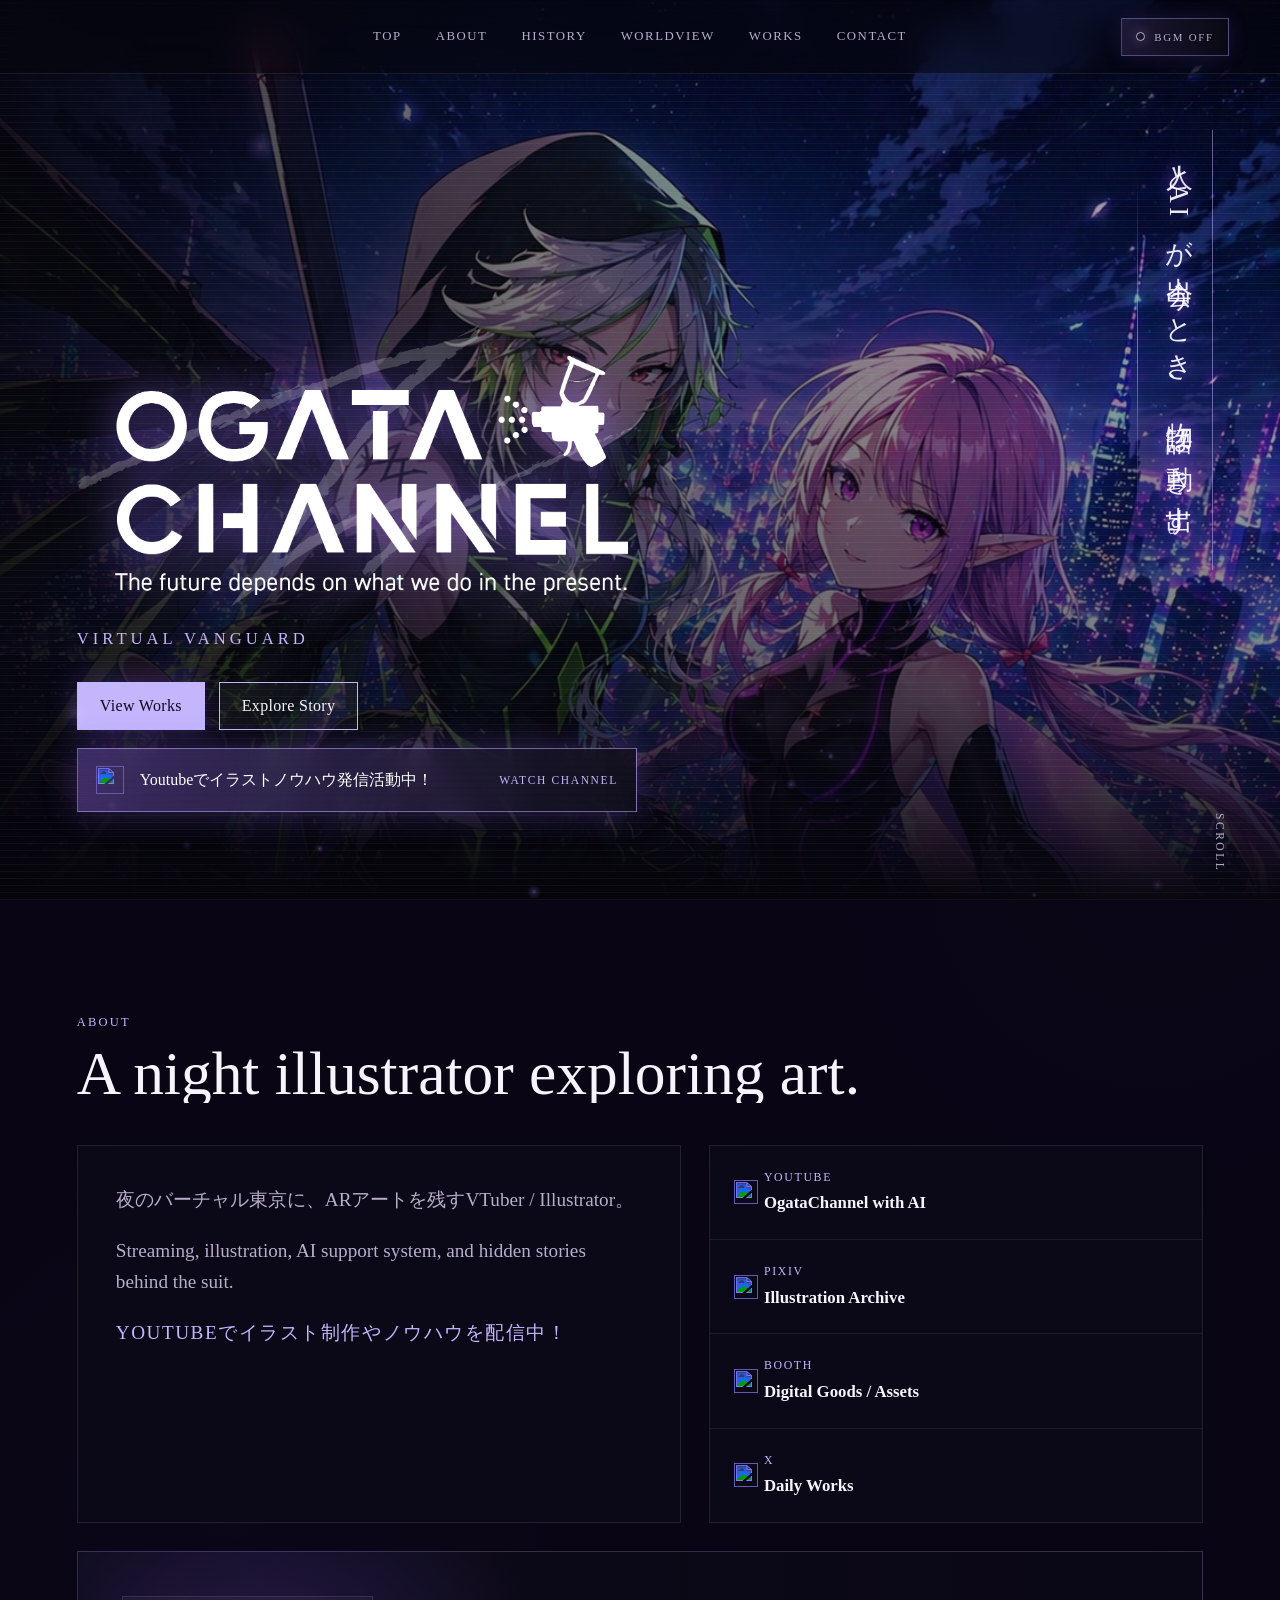
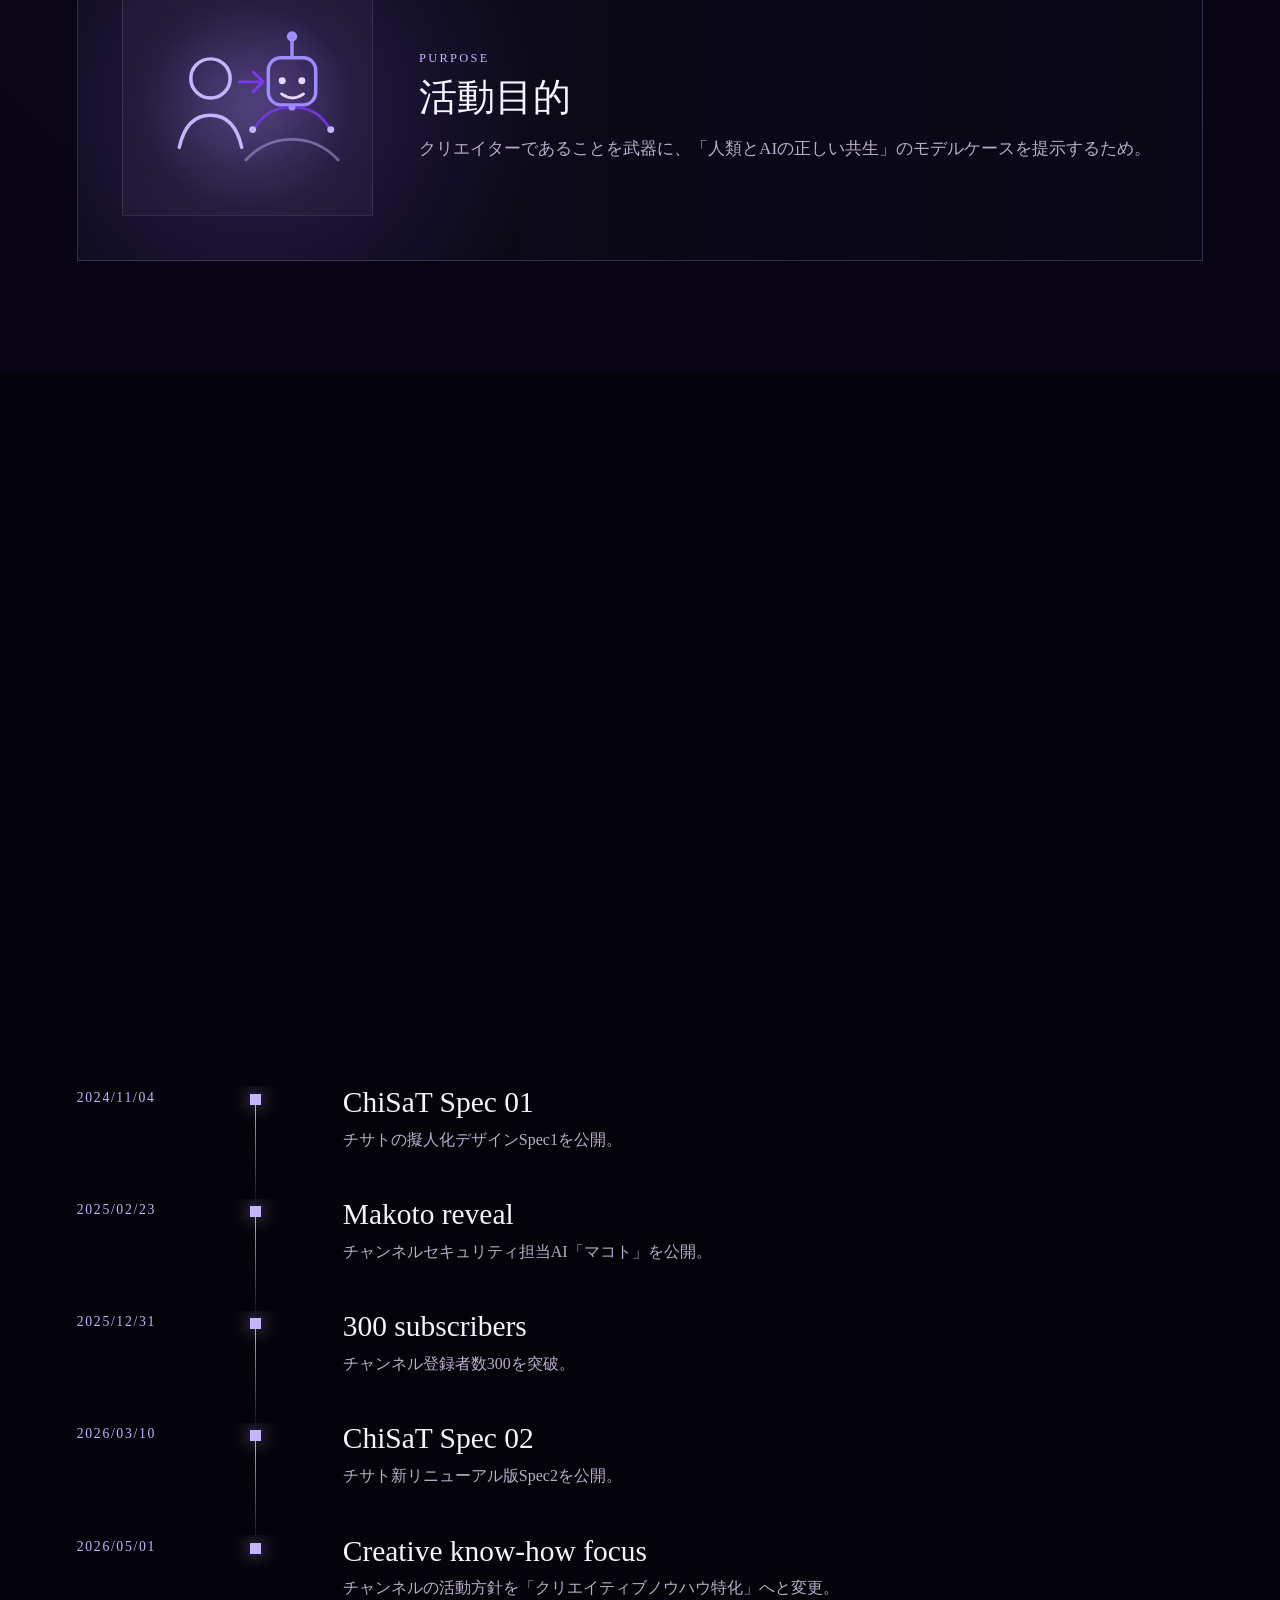
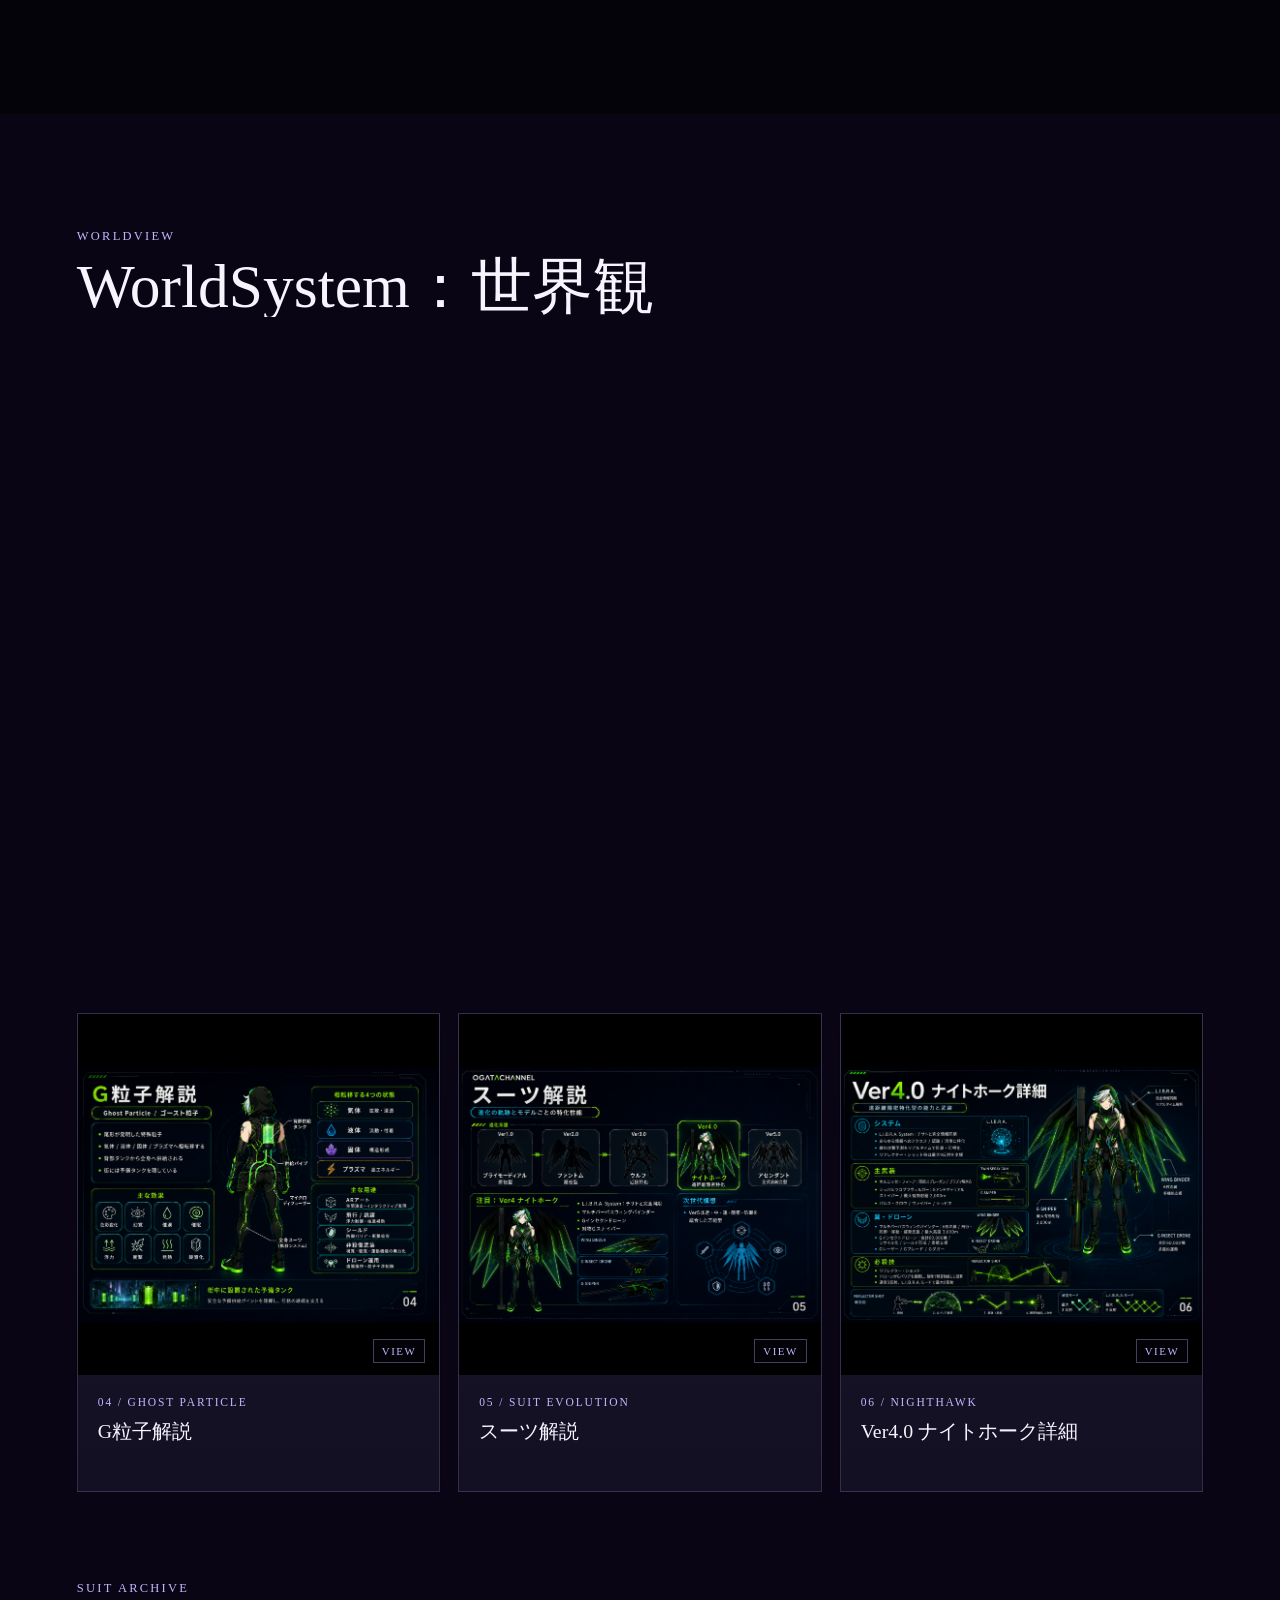
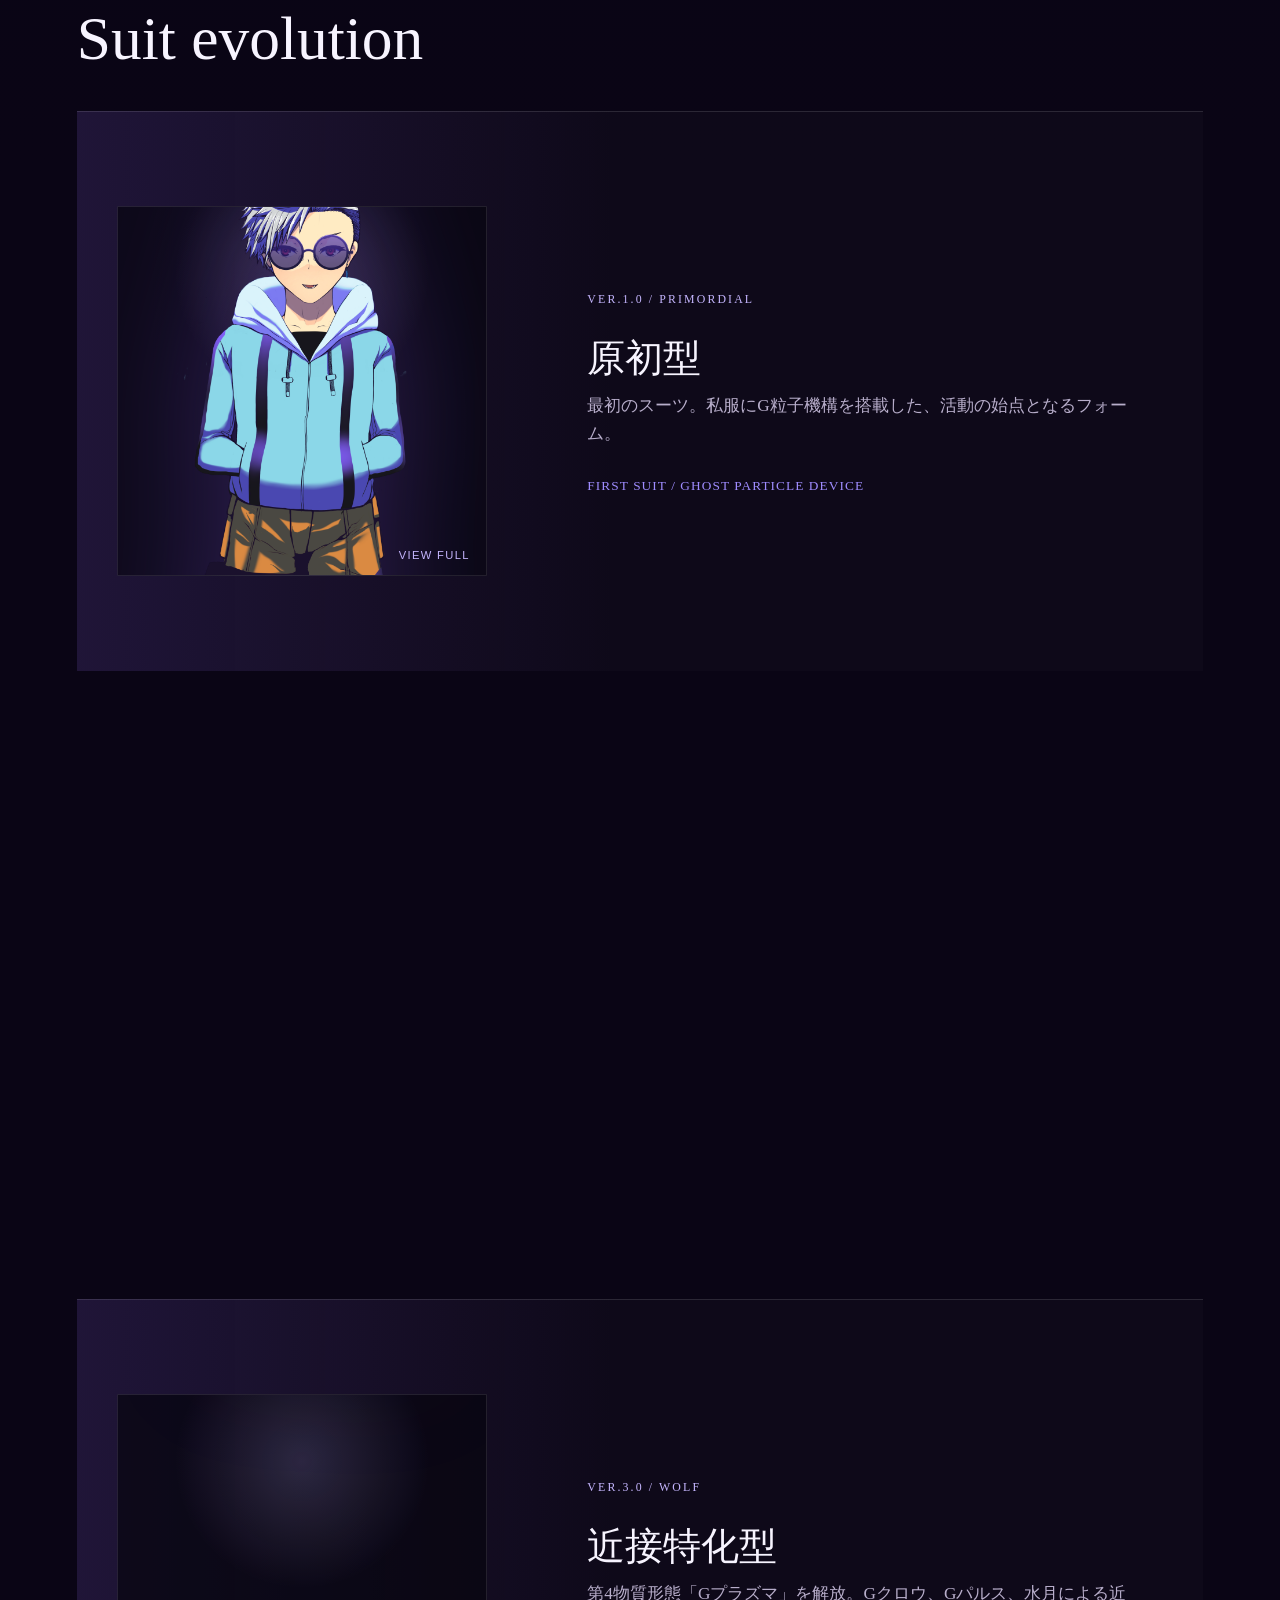
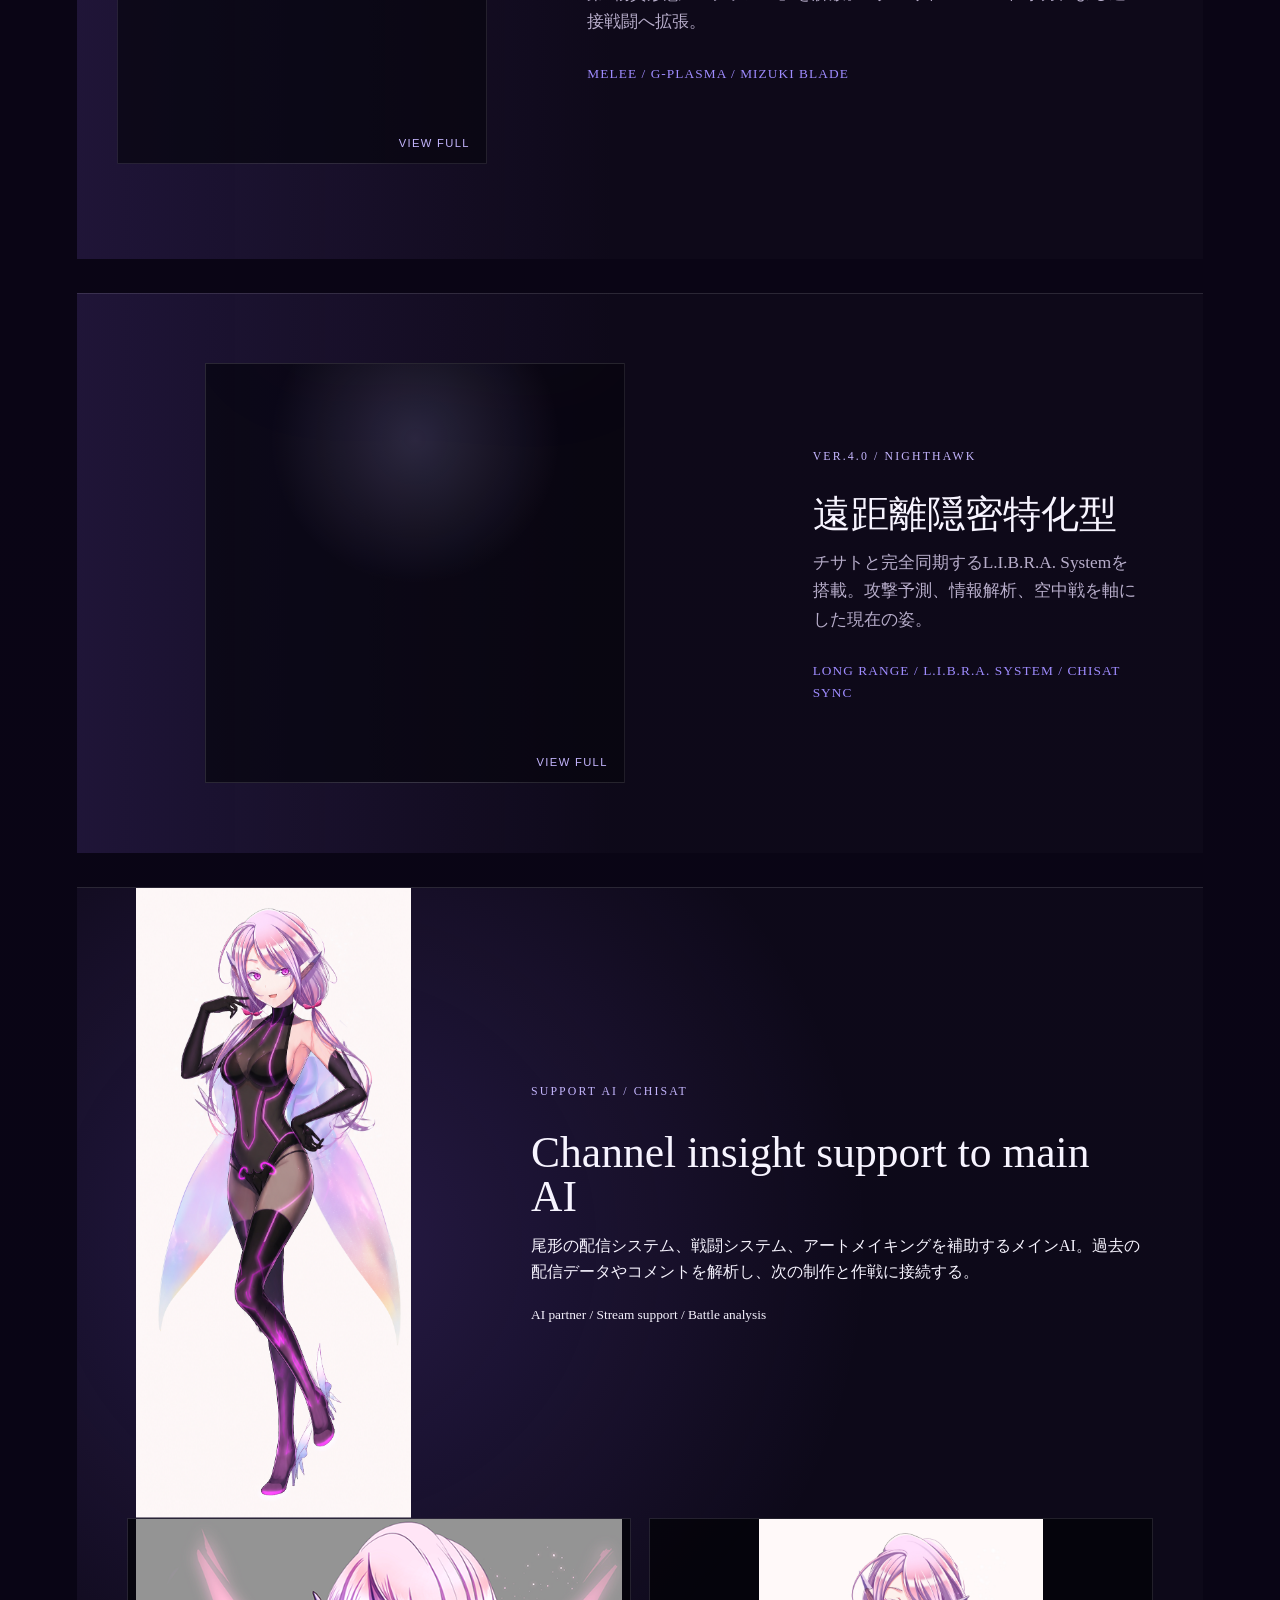
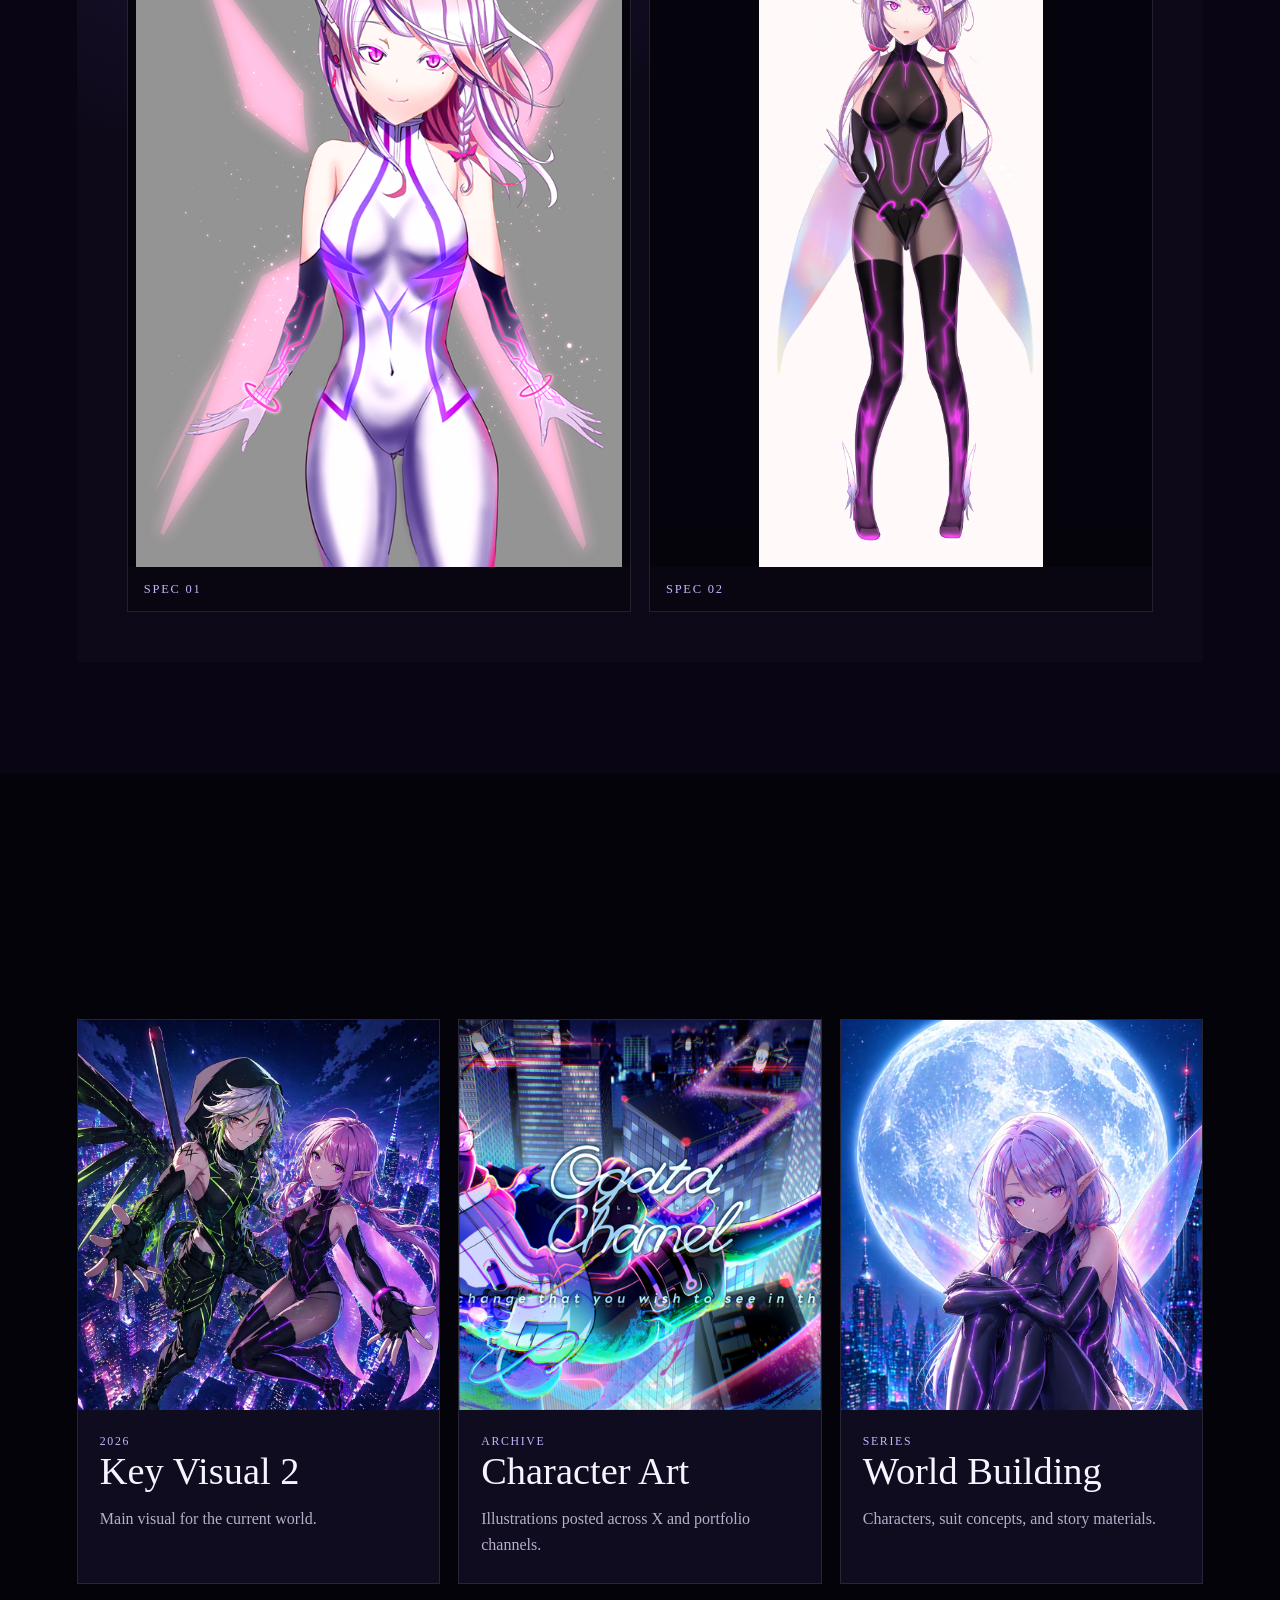
==== index.html @ f194e4f1 "Add hero copy and optional BGM" ====
<!doctype html>
<html lang="ja">
  <head>
    <meta charset="utf-8">
    <meta name="viewport" content="width=device-width, initial-scale=1">
    <title>OgataChannel with AI | Official Site</title>
    <meta
      name="description"
      content="VTuber / Illustrator OgataChannel with AI の公式サイト。活動履歴、イラスト作品、連絡先を掲載。"
    >
    <link rel="stylesheet" href="styles.css">
  </head>
  <body>
    <canvas class="particle-canvas" aria-hidden="true"></canvas>
    <audio class="bgm-audio" src="assets/Relative_brilliance.wav" loop preload="none"></audio>
    <div class="site-shell">
      <header class="site-header" aria-label="グローバルナビゲーション">
        <button class="menu-button" type="button" aria-expanded="false" aria-controls="site-nav">
          <span></span>
          <span></span>
          <span></span>
        </button>
        <nav id="site-nav" class="site-nav">
          <a href="#top">Top</a>
          <a href="#about">About</a>
          <a href="#history">History</a>
          <a href="#worldview">Worldview</a>
          <a href="#works">Works</a>
          <a href="#contact">Contact</a>
        </nav>
        <button class="bgm-toggle" type="button" aria-pressed="false">
          <span class="bgm-toggle-mark" aria-hidden="true"></span>
          <span class="bgm-toggle-text">BGM OFF</span>
        </button>
      </header>

      <main id="top">
        <section class="hero" aria-label="キービジュアル">
          <video class="hero-video" src="assets/hero-intro-web.mp4" autoplay muted playsinline></video>
          <div class="hero-visual" role="img" aria-label="キービジュアル2の表示エリア"></div>
          <p class="hero-catchcopy">人とAIが出会うとき、物語は動き出す。</p>
          <div class="hero-content">
            <img class="hero-logo" src="assets/logo2.png" alt="OgataChannel">
            <p class="hero-line">Virtual Vanguard</p>
            <div class="hero-actions">
              <a class="primary-link" href="#works">View Works</a>
              <a class="secondary-link" href="#worldview">Explore Story</a>
            </div>
            <a class="youtube-banner" href="https://www.youtube.com/user/Saifa17" target="_blank" rel="noreferrer">
              <img src="https://cdnjs.cloudflare.com/ajax/libs/simple-icons/15.16.0/youtube.svg" alt="" aria-hidden="true">
              <span>Youtubeでイラストノウハウ発信活動中！</span>
              <strong>Watch Channel</strong>
            </a>
          </div>
          <a class="scroll-cue" href="#about" aria-label="Aboutへ移動">Scroll</a>
        </section>

        <section id="about" class="section about-section">
          <div class="section-heading">
            <p class="eyebrow">About</p>
            <h2>A night illustrator exploring art.</h2>
          </div>
          <div class="about-grid">
            <div class="profile-panel">
              <p>夜のバーチャル東京に、ARアートを残すVTuber / Illustrator。</p>
              <p>Streaming, illustration, AI support system, and hidden stories behind the suit.</p>
              <p class="profile-tagline">YouTubeでイラスト制作やノウハウを配信中！</p>
            </div>
            <div class="link-panel" aria-label="外部リンク">
              <a href="https://www.youtube.com/user/Saifa17" target="_blank" rel="noreferrer">
                <img src="https://cdnjs.cloudflare.com/ajax/libs/simple-icons/15.16.0/youtube.svg" alt="" aria-hidden="true">
                <span>YouTube</span>
                <strong>OgataChannel with AI</strong>
              </a>
              <a href="https://www.pixiv.net/users/10248" target="_blank" rel="noreferrer">
                <img src="https://cdnjs.cloudflare.com/ajax/libs/simple-icons/15.16.0/pixiv.svg" alt="" aria-hidden="true">
                <span>pixiv</span>
                <strong>Illustration Archive</strong>
              </a>
              <a href="https://ogatachannel.booth.pm/" target="_blank" rel="noreferrer">
                <img src="assets/logo_icon_booth.png" alt="" aria-hidden="true">
                <span>BOOTH</span>
                <strong>Digital Goods / Assets</strong>
              </a>
              <a href="https://x.com/SaiOgata" target="_blank" rel="noreferrer">
                <img src="https://cdnjs.cloudflare.com/ajax/libs/simple-icons/15.16.0/x.svg" alt="" aria-hidden="true">
                <span>X</span>
                <strong>Daily Works</strong>
              </a>
            </div>
          </div>
          <article class="purpose-panel">
            <div class="purpose-icon" aria-hidden="true">
              <img src="assets/purpose-human-ai.svg" alt="">
            </div>
            <div class="purpose-copy">
              <p class="eyebrow">Purpose</p>
              <h3>活動目的</h3>
              <p>
                クリエイターであることを武器に、「人類とAIの正しい共生」のモデルケースを提示するため。
              </p>
            </div>
          </article>
        </section>

        <section id="history" class="section">
          <div class="section-heading">
            <p class="eyebrow">History</p>
            <h2>Channel timeline</h2>
          </div>
          <div class="career-intro">
            <p>2007年頃からデジタルイラスト制作活動を開始。以後ゲーム会社へ入り、イラスト、UIデザイン、エフェクト、UIアニメーションの分野に従事。</p>
            <p>YouTubeで絵描き向けの制作ノウハウを発信している。</p>
          </div>
          <div class="channel-timeline">
            <article>
              <time datetime="2022-05-22">2022/05/22</time>
              <div>
                <h3>OgataChannel launch</h3>
                <p>「OgataChannel」YouTubeチャンネルを設立。活動開始。</p>
              </div>
            </article>
            <article>
              <time datetime="2023-10-05">2023/10/05</time>
              <div>
                <h3>OgataChannel with AI</h3>
                <p>チャンネル名を「OgataChannel with AI」に改名。「人類とAIの共生」をサブテーマとして活動を表明し、プロトタイプAI「チサト」をユニットタイプとして導入。</p>
              </div>
            </article>
            <article>
              <time datetime="2024-11-04">2024/11/04</time>
              <div>
                <h3>ChiSaT Spec 01</h3>
                <p>チサトの擬人化デザインSpec1を公開。</p>
              </div>
            </article>
            <article>
              <time datetime="2025-02-23">2025/02/23</time>
              <div>
                <h3>Makoto reveal</h3>
                <p>チャンネルセキュリティ担当AI「マコト」を公開。</p>
              </div>
            </article>
            <article>
              <time datetime="2025-12-31">2025/12/31</time>
              <div>
                <h3>300 subscribers</h3>
                <p>チャンネル登録者数300を突破。</p>
              </div>
            </article>
            <article>
              <time datetime="2026-03-10">2026/03/10</time>
              <div>
                <h3>ChiSaT Spec 02</h3>
                <p>チサト新リニューアル版Spec2を公開。</p>
              </div>
            </article>
            <article>
              <time datetime="2026-05-01">2026/05/01</time>
              <div>
                <h3>Creative know-how focus</h3>
                <p>チャンネルの活動方針を「クリエイティブノウハウ特化」へと変更。</p>
              </div>
            </article>
          </div>
        </section>

        <section id="worldview" class="section">
          <div class="section-heading">
            <p class="eyebrow">Worldview</p>
            <h2>WorldSystem：世界観</h2>
          </div>
          <div class="world-system">
            <div class="world-system-lead">
              <p>
                夜の東京にARアートを描き、AIと共に創作・解析・発信を行うOgataChannelの世界観資料。
                主人公、支援AI、バーチャル公安、G粒子、スーツ進化の関係をビジュアルで記録する。
              </p>
            </div>
            <div class="world-system-grid" aria-label="世界観資料">
              <article class="world-system-card">
                <button class="world-image-button" type="button" data-full="assets/world-system-01.png" data-title="01 / Concept">
                  <img src="assets/world-system-01.png" alt="OgataChannel 世界観資料 コンセプト">
                </button>
                <span>01 / Concept</span>
                <h3>コンセプト</h3>
              </article>
              <article class="world-system-card">
                <button class="world-image-button" type="button" data-full="assets/world-system-02.png" data-title="02 / Background">
                  <img src="assets/world-system-02.png" alt="世界観背景 夜の東京とARアート">
                </button>
                <span>02 / Background</span>
                <h3>世界観背景</h3>
              </article>
              <article class="world-system-card">
                <button class="world-image-button" type="button" data-full="assets/world-system-03.png" data-title="03 / Story and Characters">
                  <img src="assets/world-system-03.png" alt="ストーリーと主要キャラクター">
                </button>
                <span>03 / Characters</span>
                <h3>ストーリー / 主要キャラクター</h3>
              </article>
              <article class="world-system-card">
                <button class="world-image-button" type="button" data-full="assets/world-system-05.png" data-title="04 / Ghost Particle">
                  <img src="assets/world-system-05.png" alt="G粒子解説">
                </button>
                <span>04 / Ghost Particle</span>
                <h3>G粒子解説</h3>
              </article>
              <article class="world-system-card">
                <button class="world-image-button" type="button" data-full="assets/world-system-04.png" data-title="05 / Suit Evolution">
                  <img src="assets/world-system-04.png" alt="スーツ解説 進化の軌跡">
                </button>
                <span>05 / Suit Evolution</span>
                <h3>スーツ解説</h3>
              </article>
              <article class="world-system-card">
                <button class="world-image-button" type="button" data-full="assets/world-system-06.png" data-title="06 / Nighthawk Detail">
                  <img src="assets/world-system-06.png" alt="Ver4.0 ナイトホーク詳細">
                </button>
                <span>06 / Nighthawk</span>
                <h3>Ver4.0 ナイトホーク詳細</h3>
              </article>
            </div>
          </div>
          <div class="section-heading suit-heading">
            <p class="eyebrow">Suit archive</p>
            <h2>Suit evolution</h2>
          </div>
          <div class="suit-stack">
            <article class="suit-card">
              <button class="suit-portrait" type="button" data-full="assets/suit-ver1-transparent.png" data-title="Ver.1.0 / Primordial">
                <img src="assets/suit-ver1-transparent.png" alt="Ver.1 プライモーディアル立ち絵">
              </button>
              <div class="suit-copy">
                <span class="year">Ver.1.0 / Primordial</span>
                <h3>原初型</h3>
                <p>最初のスーツ。私服にG粒子機構を搭載した、活動の始点となるフォーム。</p>
                <small>First suit / Ghost Particle device</small>
              </div>
            </article>
            <article class="suit-card suit-card-reverse">
              <button class="suit-portrait" type="button" data-full="assets/suit-ver2-transparent.png" data-title="Ver.2.0 / Phantom">
                <img src="assets/suit-ver2-transparent.png" alt="Ver.2 ファントム立ち絵">
              </button>
              <div class="suit-copy">
                <span class="year">Ver.2.0 / Phantom</span>
                <h3>隠密型</h3>
                <p>ホルニッセ・ツヴァイ、ヴァイパー、シュピネ。G塗料タンク量と噴射力を強化したステルス寄りのスーツ。</p>
                <small>Stealth / Hornisse Zwei / Viper / Spinne</small>
              </div>
            </article>
            <article class="suit-card">
              <button class="suit-portrait" type="button" data-full="assets/suit-ver3-transparent.png" data-title="Ver.3.0 / Wolf">
                <img src="assets/suit-ver3-transparent.png" alt="Ver.3 ウルフ立ち絵">
              </button>
              <div class="suit-copy">
                <span class="year">Ver.3.0 / Wolf</span>
                <h3>近接特化型</h3>
                <p>第4物質形態「Gプラズマ」を解放。Gクロウ、Gパルス、水月による近接戦闘へ拡張。</p>
                <small>Melee / G-Plasma / Mizuki blade</small>
              </div>
            </article>
            <article class="suit-card suit-card-reverse suit-current">
              <button class="suit-portrait" type="button" data-full="assets/suit-ver4-transparent.png" data-title="Ver.4.0 / Nighthawk">
                <img src="assets/suit-ver4-transparent.png" alt="Ver.4 ナイトホーク立ち絵">
              </button>
              <div class="suit-copy">
                <span class="year">Ver.4.0 / Nighthawk</span>
                <h3>遠距離隠密特化型</h3>
                <p>チサトと完全同期するL.I.B.R.A. Systemを搭載。攻撃予測、情報解析、空中戦を軸にした現在の姿。</p>
                <small>Long range / L.I.B.R.A. System / ChiSaT sync</small>
              </div>
            </article>
            <article class="ai-card">
              <div class="ai-main">
                <img src="assets/chisat-stand.png" alt="AIチサト立ち絵">
                <div class="suit-copy">
                  <span class="year">Support AI / ChiSaT</span>
                  <h3>Channel insight support to main AI</h3>
                  <p>尾形の配信システム、戦闘システム、アートメイキングを補助するメインAI。過去の配信データやコメントを解析し、次の制作と作戦に接続する。</p>
                  <small>AI partner / Stream support / Battle analysis</small>
                </div>
              </div>
              <div class="spec-grid" aria-label="チサト設定資料">
                <figure>
                  <img src="assets/chisat-spec1.png" alt="チサト スペック1">
                  <figcaption>Spec 01</figcaption>
                </figure>
                <figure>
                  <img src="assets/chisat-spec2.jpg" alt="チサト スペック2">
                  <figcaption>Spec 02</figcaption>
                </figure>
              </div>
            </article>
          </div>
        </section>

        <section id="works" class="section works-section">
          <div class="section-heading">
            <p class="eyebrow">Works</p>
            <h2>Illustration archive</h2>
          </div>
          <div class="works-grid">
            <article class="work-card">
              <img class="work-image" src="assets/key-visual-2.png" alt="キービジュアル2">
              <span>2026</span>
              <h3>Key Visual 2</h3>
              <p>Main visual for the current world.</p>
            </article>
            <article class="work-card">
              <img class="work-image" src="assets/work-01.jpg" alt="イラスト作品">
              <span>Archive</span>
              <h3>Character Art</h3>
              <p>Illustrations posted across X and portfolio channels.</p>
            </article>
            <article class="work-card">
              <img class="work-image" src="assets/work-02.png" alt="チサト関連イラスト">
              <span>Series</span>
              <h3>World Building</h3>
              <p>Characters, suit concepts, and story materials.</p>
            </article>
          </div>
        </section>

        <section id="contact" class="section contact-section">
          <div class="section-heading">
            <p class="eyebrow">Contact</p>
            <h2>Contact for work, collab, and commission.</h2>
          </div>
          <div class="contact-grid">
            <div class="contact-copy">
              <p>
                Illustration, streaming collaboration, appearance, and creative direction.
              </p>
              <a class="mail-address" href="mailto:saiogata@gmail.com">saiogata@gmail.com</a>
              <p class="note">お仕事、コラボ、出演、イラスト制作のご相談はこちらへ。</p>
            </div>
            <form class="contact-form" action="mailto:saiogata@gmail.com" method="post" enctype="text/plain">
              <label>
                Name
                <input type="text" name="name" autocomplete="name" required>
              </label>
              <label>
                Email
                <input type="email" name="email" autocomplete="email" required>
              </label>
              <label>
                Subject
                <input type="text" name="subject" required>
              </label>
              <label>
                Message
                <textarea name="message" rows="6" required></textarea>
              </label>
              <button type="submit">Send Message</button>
            </form>
          </div>
        </section>
      </main>
    </div>
    <div class="image-modal" role="dialog" aria-modal="true" aria-label="全身立ち絵" hidden>
      <button class="modal-close" type="button" aria-label="閉じる">Close</button>
      <figure>
        <img src="" alt="">
        <figcaption></figcaption>
      </figure>
    </div>
    <script src="script.js"></script>
  </body>
</html>
---- styles.css ----
:root {
  color-scheme: dark;
  --bg: #05040b;
  --panel: rgba(12, 10, 24, 0.76);
  --panel-strong: rgba(18, 14, 35, 0.92);
  --text: #f7f4ff;
  --muted: #b8aecb;
  --violet: #8b5cf6;
  --violet-deep: #4c1d95;
  --violet-soft: #c4b5fd;
  --accent: #9f8cff;
  --line: rgba(139, 92, 246, 0.34);
  --shadow: 0 28px 90px rgba(0, 0, 0, 0.5);
  --font-jp: "Ogata TsukuAOldMin", "FOT-TsukuAOldMin Pr6N L", "TsukuAOldMinPr6N-L";
  --font-latin-body: "Ogata DIN Extra Light", "DIN 2014 Extra Light", "DIN 2014";
  --font-latin-heading: "Ogata DIN Light", "DIN 2014 Light", "DIN 2014";
}

@font-face {
  font-family: "Ogata DIN Extra Light";
  src:
    local("DIN 2014 Extra Light"),
    local("DIN2014-ExtraLight"),
    local("DIN2014ExtraLight"),
    local("DIN 2014 ExtraLight");
  font-weight: 200;
  font-style: normal;
  font-stretch: normal;
  font-display: swap;
  unicode-range:
    U+0000-00FF,
    U+0100-024F,
    U+1E00-1EFF;
}

@font-face {
  font-family: "Ogata DIN Light";
  src:
    local("DIN 2014 Light"),
    local("DIN2014-Light"),
    local("DIN2014Light");
  font-weight: 300;
  font-style: normal;
  font-stretch: normal;
  font-display: swap;
  unicode-range:
    U+0000-00FF,
    U+0100-024F,
    U+1E00-1EFF;
}

@font-face {
  font-family: "Ogata TsukuAOldMin";
  src:
    local("FOT-TsukuAOldMin Pr6N L"),
    local("TsukuAOldMinPr6N-L"),
    local("FOT-TsukuAOldMinPr6N-L");
  font-weight: 100 900;
  font-style: normal;
  font-display: swap;
  unicode-range:
    U+3000-303F,
    U+3040-309F,
    U+30A0-30FF,
    U+31F0-31FF,
    U+3400-4DBF,
    U+4E00-9FFF,
    U+F900-FAFF,
    U+FF00-FFEF;
}

* {
  box-sizing: border-box;
}

html {
  scroll-behavior: smooth;
}

body {
  margin: 0;
  min-width: 320px;
  background:
    radial-gradient(circle at 18% 14%, rgba(139, 92, 246, 0.22), transparent 26rem),
    radial-gradient(circle at 90% 8%, rgba(124, 58, 237, 0.18), transparent 30rem),
    linear-gradient(180deg, #030208 0%, #0a0616 54%, #05040b 100%);
  color: var(--text);
  font-family: var(--font-latin-body), var(--font-jp), serif;
  font-weight: 200;
  font-stretch: normal;
  font-synthesis: none;
  line-height: 1.65;
}

body::before {
  position: fixed;
  inset: 0;
  z-index: -4;
  pointer-events: none;
  content: "";
  background-image:
    linear-gradient(rgba(139, 92, 246, 0.08) 1px, transparent 1px),
    linear-gradient(90deg, rgba(139, 92, 246, 0.08) 1px, transparent 1px);
  background-size: 72px 72px;
  mask-image: linear-gradient(to bottom, rgba(0, 0, 0, 0.82), transparent 86%);
}

body::after {
  position: fixed;
  inset: 0;
  z-index: 5;
  pointer-events: none;
  content: "";
  background:
    repeating-linear-gradient(0deg, rgba(255, 255, 255, 0.028) 0 1px, transparent 1px 5px),
    linear-gradient(115deg, transparent 0 42%, rgba(196, 181, 253, 0.08) 48%, transparent 54% 100%);
  background-size: 100% 7px, 220% 100%;
  mix-blend-mode: screen;
  opacity: 0.18;
  animation: site-noise-shift 7s steps(2, end) infinite, signal-sweep 9s ease-in-out infinite;
}

a {
  color: inherit;
  text-decoration: none;
}

.site-shell {
  overflow: hidden;
}

.particle-canvas {
  position: fixed;
  inset: 0;
  z-index: 6;
  width: 100%;
  height: 100%;
  pointer-events: none;
  mix-blend-mode: screen;
  opacity: 0.9;
}

.site-header {
  position: fixed;
  top: 0;
  left: 0;
  right: 0;
  z-index: 20;
  display: grid;
  grid-template-columns: 1fr auto 1fr;
  align-items: center;
  gap: 24px;
  min-height: 74px;
  padding: 14px clamp(18px, 4vw, 56px);
  border-bottom: 1px solid rgba(255, 255, 255, 0.08);
  background: rgba(5, 4, 11, 0.5);
  backdrop-filter: blur(18px);
}

.site-nav {
  grid-column: 2;
  display: flex;
  align-items: center;
  justify-content: center;
  gap: clamp(14px, 3vw, 34px);
  color: var(--muted);
  font-size: 0.8rem;
  font-family: var(--font-latin-heading), var(--font-jp), serif;
  font-weight: 300;
  letter-spacing: 0.12em;
  text-transform: uppercase;
}

.site-nav a {
  position: relative;
  padding: 8px 0;
}

.site-nav a::after {
  position: absolute;
  left: 0;
  right: 0;
  bottom: 2px;
  height: 1px;
  content: "";
  background: var(--violet-soft);
  transform: scaleX(0);
  transform-origin: right;
  transition: transform 180ms ease;
}

.site-nav a:hover::after,
.site-nav a:focus-visible::after {
  transform: scaleX(1);
  transform-origin: left;
}

.bgm-toggle {
  grid-column: 3;
  justify-self: end;
  display: inline-flex;
  min-height: 38px;
  align-items: center;
  gap: 9px;
  padding: 0 14px;
  border: 1px solid rgba(196, 181, 253, 0.34);
  background:
    linear-gradient(90deg, rgba(139, 92, 246, 0.13), rgba(8, 7, 18, 0.6)),
    rgba(255, 255, 255, 0.035);
  box-shadow: 0 0 20px rgba(139, 92, 246, 0.16);
  color: var(--muted);
  cursor: pointer;
  font-family: var(--font-latin-heading), var(--font-jp), serif;
  font-size: 0.68rem;
  font-weight: 300;
  letter-spacing: 0.16em;
  text-transform: uppercase;
  backdrop-filter: blur(12px);
  transition: border-color 180ms ease, box-shadow 180ms ease, color 180ms ease, transform 180ms ease;
}

.bgm-toggle:hover,
.bgm-toggle:focus-visible,
.bgm-toggle.is-playing {
  border-color: rgba(196, 181, 253, 0.72);
  box-shadow: 0 0 28px rgba(139, 92, 246, 0.3);
  color: var(--text);
}

.bgm-toggle:active {
  transform: translateY(1px);
}

.bgm-toggle-mark {
  position: relative;
  width: 9px;
  height: 9px;
  border: 1px solid currentColor;
  border-radius: 999px;
  box-shadow: 0 0 12px rgba(196, 181, 253, 0.38);
}

.bgm-toggle.is-playing .bgm-toggle-mark {
  background: var(--violet-soft);
  box-shadow: 0 0 16px rgba(196, 181, 253, 0.85);
}

.menu-button {
  display: none;
  width: 42px;
  height: 42px;
  border: 1px solid var(--line);
  background: rgba(255, 255, 255, 0.04);
  color: var(--text);
}

.menu-button span {
  display: block;
  width: 18px;
  height: 2px;
  margin: 4px auto;
  background: currentColor;
}

.hero {
  position: relative;
  display: grid;
  min-height: 100svh;
  align-items: end;
  padding: 120px clamp(20px, 6vw, 84px) 88px;
  isolation: isolate;
  overflow: hidden;
}

.hero-video,
.hero-visual {
  position: fixed;
  inset: 0;
  z-index: -3;
  width: 100%;
  height: 100%;
  object-fit: cover;
}

.hero-video {
  opacity: 1;
  object-position: center top;
  transition: opacity 1400ms ease;
}

.hero-video.is-faded {
  opacity: 0;
}

.hero-visual {
  z-index: -4;
  background:
    linear-gradient(90deg, rgba(5, 4, 11, 0.9) 0%, rgba(5, 4, 11, 0.38) 44%, rgba(5, 4, 11, 0.1) 100%),
    linear-gradient(180deg, rgba(5, 4, 11, 0.1) 0%, rgba(5, 4, 11, 0.42) 72%, #05040b 100%),
    url("assets/key-visual-2.png");
  background-position: center top;
  background-size: cover;
  background-repeat: no-repeat;
  background-attachment: fixed;
}

.hero::before {
  position: absolute;
  inset: 0;
  z-index: -2;
  pointer-events: none;
  content: "";
  background: repeating-linear-gradient(0deg, rgba(255, 255, 255, 0.04) 0 1px, transparent 1px 7px);
  mix-blend-mode: screen;
}

.hero::after {
  position: absolute;
  inset: 0;
  z-index: -1;
  pointer-events: none;
  content: "";
  background:
    linear-gradient(90deg, transparent 0 18%, rgba(196, 181, 253, 0.14) 19%, transparent 21% 100%),
    repeating-linear-gradient(90deg, transparent 0 62px, rgba(159, 140, 255, 0.08) 63px, transparent 66px);
  clip-path: polygon(0 18%, 100% 12%, 100% 17%, 0 23%);
  mix-blend-mode: screen;
  opacity: 0;
  animation: hero-signal-tear 5.6s steps(1, end) infinite;
}

.hero-catchcopy {
  position: absolute;
  top: clamp(118px, 16vh, 180px);
  right: clamp(32px, 6vw, 96px);
  z-index: 1;
  margin: 0;
  color: rgba(255, 255, 255, 0.92);
  font-family: var(--font-jp), var(--font-latin-heading), serif;
  font-size: clamp(1.55rem, 2.1vw, 2.7rem);
  font-weight: 300;
  letter-spacing: 0.16em;
  line-height: 1.85;
  text-orientation: mixed;
  text-shadow:
    0 0 18px rgba(139, 92, 246, 0.7),
    0 0 42px rgba(87, 54, 171, 0.42);
  writing-mode: vertical-rl;
  opacity: 0;
  transform: translateY(-18px);
  transition: opacity 1300ms ease 1050ms, transform 1300ms cubic-bezier(0.16, 1, 0.3, 1) 1050ms;
}

.hero-catchcopy::before,
.hero-catchcopy::after {
  position: absolute;
  inset: -14px -10px;
  pointer-events: none;
  content: "";
  border-right: 1px solid rgba(196, 181, 253, 0.5);
  mix-blend-mode: screen;
}

.hero-catchcopy::after {
  inset: 8% auto 8% -16px;
  width: 1px;
  border-right: 0;
  background: linear-gradient(to bottom, transparent, rgba(196, 181, 253, 0.55), transparent);
  animation: catchcopy-scan 3.8s ease-in-out infinite;
}

.hero.is-ready .hero-catchcopy {
  opacity: 1;
  transform: translateY(0);
}

.hero-content {
  width: min(560px, 100%);
  opacity: 0;
  transform: translateY(18px);
  transition: opacity 900ms ease 700ms, transform 900ms ease 700ms;
}

.hero.is-ready .hero-content {
  opacity: 1;
  transform: translateY(0);
}

.hero-logo {
  display: block;
  width: min(560px, 88vw);
  height: auto;
  filter:
    drop-shadow(0 0 18px rgba(139, 92, 246, 0.48))
    drop-shadow(0 0 34px rgba(159, 140, 255, 0.22));
}

.hero.is-ready .hero-logo {
  animation: logo-digital-lock 1150ms cubic-bezier(0.2, 0.9, 0.2, 1) both;
}

.hero-line {
  margin: 18px 0 0;
  color: var(--violet-soft);
  font-size: clamp(0.86rem, 1.3vw, 1.05rem);
  font-family: var(--font-latin-heading), var(--font-jp), serif;
  font-weight: 300;
  letter-spacing: 0.24em;
  text-transform: uppercase;
}

.hero-actions {
  display: flex;
  flex-wrap: wrap;
  gap: 14px;
  margin-top: 30px;
}

.youtube-banner {
  display: grid;
  grid-template-columns: 30px minmax(0, 1fr) auto;
  align-items: center;
  gap: 14px;
  width: min(560px, 100%);
  min-height: 64px;
  margin-top: 18px;
  padding: 14px 18px;
  border: 1px solid rgba(196, 181, 253, 0.52);
  background:
    linear-gradient(90deg, rgba(139, 92, 246, 0.32), rgba(12, 10, 24, 0.72)),
    rgba(255, 255, 255, 0.06);
  box-shadow: 0 0 34px rgba(139, 92, 246, 0.3);
  color: var(--text);
  backdrop-filter: blur(12px);
  transition: border-color 180ms ease, background 180ms ease, transform 180ms ease;
}

.youtube-banner:hover,
.youtube-banner:focus-visible {
  border-color: var(--violet-soft);
  background:
    linear-gradient(90deg, rgba(139, 92, 246, 0.38), rgba(12, 10, 24, 0.68)),
    rgba(255, 255, 255, 0.06);
  transform: translateY(-2px);
}

.youtube-banner img {
  width: 28px;
  height: 28px;
  filter: invert(78%) sepia(22%) saturate(1322%) hue-rotate(204deg) brightness(102%) contrast(101%);
}

.youtube-banner span {
  color: #fff;
  font-size: clamp(0.92rem, 1.25vw, 1.05rem);
  line-height: 1.35;
}

.youtube-banner strong {
  color: var(--violet-soft);
  font-size: 0.72rem;
  font-family: var(--font-latin-heading), var(--font-jp), serif;
  font-weight: 300;
  letter-spacing: 0.14em;
  text-transform: uppercase;
  white-space: nowrap;
}

.primary-link,
.secondary-link,
.contact-form button {
  display: inline-flex;
  min-height: 48px;
  align-items: center;
  justify-content: center;
  padding: 0 22px;
  border: 1px solid var(--violet-soft);
  font-family: var(--font-latin-heading), var(--font-jp), serif;
  font-weight: 300;
  letter-spacing: 0.02em;
}

.primary-link,
.contact-form button {
  background: var(--violet-soft);
  box-shadow: 0 0 30px rgba(139, 92, 246, 0.3);
  color: #10071f;
}

.secondary-link {
  background: rgba(255, 255, 255, 0.04);
  color: var(--text);
}

.scroll-cue {
  position: absolute;
  right: clamp(20px, 4vw, 56px);
  bottom: 28px;
  color: var(--muted);
  font-size: 0.72rem;
  font-family: var(--font-latin-heading), var(--font-jp), serif;
  font-weight: 300;
  letter-spacing: 0.22em;
  text-transform: uppercase;
  writing-mode: vertical-rl;
}

h1,
h2,
h3,
p {
  margin-top: 0;
}

h1,
h2,
h3,
.eyebrow,
.year,
.site-nav,
.hero-line,
.channel-timeline time,
.link-panel span,
.work-card span,
.suit-card small,
.spec-grid figcaption,
.modal-close,
.primary-link,
.secondary-link,
.contact-form button {
  font-family: var(--font-latin-heading), var(--font-jp), serif;
  font-weight: 300;
  font-stretch: normal;
}

.section {
  position: relative;
  padding: 112px clamp(20px, 6vw, 84px);
  background: rgba(5, 4, 11, 0.9);
}

.section:nth-of-type(even) {
  background: rgba(10, 6, 22, 0.94);
}

.section-heading {
  max-width: 980px;
  margin-bottom: 42px;
}

.eyebrow {
  margin: 0 0 10px;
  color: var(--violet-soft);
  font-size: 0.78rem;
  font-weight: 300;
  letter-spacing: 0.18em;
  text-transform: uppercase;
}

.section-heading h2 {
  position: relative;
  margin-bottom: 0;
  font-size: clamp(2.15rem, 4.8vw, 5.6rem);
  font-weight: 300;
  line-height: 0.98;
  letter-spacing: 0;
}

.glitch-title {
  position: relative;
  isolation: isolate;
}

.glitch-title::before,
.glitch-title::after {
  position: absolute;
  inset: 0;
  z-index: -1;
  content: attr(data-text);
  opacity: 0;
  pointer-events: none;
}

.glitch-title::before {
  color: rgba(159, 140, 255, 0.68);
  transform: translate(0);
}

.glitch-title::after {
  color: rgba(87, 54, 171, 0.6);
  transform: translate(0);
}

.is-visible .glitch-title::before,
.glitch-title.is-visible::before {
  animation: glitch-offset-a 760ms steps(2, end) 120ms both;
}

.is-visible .glitch-title::after,
.glitch-title.is-visible::after {
  animation: glitch-offset-b 680ms steps(2, end) 80ms both;
}

.motion-ready .reveal-node {
  opacity: 0;
  transform: translateY(28px);
  filter: blur(9px);
  clip-path: inset(18% 0 0 0);
  transition:
    opacity 760ms ease var(--reveal-delay, 0ms),
    transform 760ms cubic-bezier(0.16, 1, 0.3, 1) var(--reveal-delay, 0ms),
    filter 760ms ease var(--reveal-delay, 0ms),
    clip-path 760ms cubic-bezier(0.16, 1, 0.3, 1) var(--reveal-delay, 0ms);
}

.motion-ready .reveal-node.is-visible {
  opacity: 1;
  transform: translateY(0);
  filter: blur(0);
  clip-path: inset(0);
}

.scan-panel {
  position: relative;
  overflow: hidden;
}

.scan-panel::after {
  position: absolute;
  inset: 0;
  z-index: 2;
  pointer-events: none;
  content: "";
  background:
    linear-gradient(90deg, transparent, rgba(196, 181, 253, 0.22), transparent),
    linear-gradient(180deg, transparent 0 45%, rgba(159, 140, 255, 0.14) 49%, transparent 54% 100%);
  transform: translateX(-120%);
  opacity: 0;
  mix-blend-mode: screen;
}

.scan-panel.is-visible::after {
  animation: panel-scan 1050ms cubic-bezier(0.16, 1, 0.3, 1) 120ms both;
}

.motion-ready .digital-image {
  opacity: 0;
  transform: translateY(18px) scale(0.985);
  filter: saturate(0.68) contrast(1.18) brightness(0.78);
  clip-path: inset(0 0 100% 0);
  transition:
    opacity 760ms ease,
    transform 820ms cubic-bezier(0.16, 1, 0.3, 1),
    filter 900ms ease,
    clip-path 820ms cubic-bezier(0.16, 1, 0.3, 1);
}

.motion-ready .digital-image.is-visible,
.motion-ready .is-visible .digital-image {
  opacity: 1;
  transform: translateY(0) scale(1);
  filter: saturate(1) contrast(1) brightness(1);
  clip-path: inset(0);
}

.about-grid,
.contact-grid {
  display: grid;
  grid-template-columns: minmax(0, 1.1fr) minmax(280px, 0.9fr);
  gap: 28px;
}

.profile-panel,
.link-panel,
.contact-copy,
.contact-form {
  border: 1px solid rgba(255, 255, 255, 0.1);
  background: var(--panel);
  box-shadow: var(--shadow);
}

.profile-panel,
.contact-copy,
.contact-form {
  padding: clamp(22px, 4vw, 38px);
}

.profile-panel p,
.contact-copy p,
.work-card p,
.suit-card p {
  color: var(--muted);
}

.profile-panel p {
  max-width: 620px;
  font-size: clamp(1.05rem, 1.5vw, 1.28rem);
}

.profile-tagline {
  color: var(--violet-soft) !important;
  font-weight: 300;
  letter-spacing: 0.08em;
  text-transform: uppercase;
}

.purpose-panel {
  display: grid;
  grid-template-columns: minmax(150px, 0.34fr) minmax(0, 1fr);
  gap: clamp(22px, 4vw, 46px);
  align-items: center;
  margin-top: 28px;
  padding: clamp(24px, 4.5vw, 44px);
  border: 1px solid rgba(196, 181, 253, 0.22);
  background:
    radial-gradient(circle at 16% 50%, rgba(139, 92, 246, 0.24), transparent 18rem),
    linear-gradient(90deg, rgba(12, 10, 24, 0.9), rgba(12, 10, 24, 0.56));
  box-shadow: var(--shadow);
}

.purpose-icon {
  display: grid;
  place-items: center;
  min-height: 220px;
  border: 1px solid rgba(255, 255, 255, 0.1);
  background:
    radial-gradient(circle, rgba(196, 181, 253, 0.18), transparent 62%),
    rgba(255, 255, 255, 0.035);
}

.purpose-icon img {
  width: min(220px, 74%);
  height: auto;
  filter:
    drop-shadow(0 0 18px rgba(139, 92, 246, 0.38))
    drop-shadow(0 0 42px rgba(159, 140, 255, 0.18));
}

.purpose-copy h3 {
  margin-bottom: 18px;
  font-size: clamp(1.6rem, 3vw, 3.2rem);
  line-height: 1.02;
}

.purpose-copy p:last-child {
  max-width: 820px;
  margin-bottom: 0;
  color: var(--muted);
  font-size: clamp(1rem, 1.35vw, 1.18rem);
}

.link-panel {
  display: grid;
}

.link-panel a {
  display: grid;
  grid-template-columns: 28px 1fr;
  grid-template-areas:
    "icon label"
    "icon title";
  align-items: center;
  column-gap: 14px;
  gap: 2px;
  padding: 22px 24px;
  border-bottom: 1px solid rgba(255, 255, 255, 0.08);
  transition: background 180ms ease, color 180ms ease;
}

.link-panel img {
  grid-area: icon;
  width: 24px;
  height: 24px;
  filter: invert(78%) sepia(22%) saturate(1322%) hue-rotate(204deg) brightness(102%) contrast(101%);
}

.link-panel span {
  grid-area: label;
}

.link-panel strong {
  grid-area: title;
}

.link-panel a:last-child {
  border-bottom: 0;
}

.link-panel a:hover,
.link-panel a:focus-visible {
  background: rgba(139, 92, 246, 0.16);
  color: #fff;
}

.link-panel span,
.work-card span {
  color: var(--violet-soft);
  font-size: 0.74rem;
  font-weight: 300;
  letter-spacing: 0.14em;
  text-transform: uppercase;
}

.link-panel strong {
  font-size: 1.05rem;
}

.career-intro {
  display: grid;
  gap: 8px;
  max-width: 920px;
  margin-bottom: 44px;
  padding: clamp(22px, 4vw, 38px);
  border: 1px solid rgba(255, 255, 255, 0.1);
  background: var(--panel);
  box-shadow: var(--shadow);
}

.career-intro p {
  margin-bottom: 0;
  color: var(--muted);
  font-size: clamp(1rem, 1.4vw, 1.18rem);
}

.channel-timeline {
  display: grid;
  max-width: 1040px;
}

.channel-timeline article {
  position: relative;
  display: grid;
  grid-template-columns: minmax(140px, 220px) minmax(0, 1fr);
  gap: clamp(20px, 4vw, 46px);
  padding: 0 0 46px;
}

.channel-timeline article::before {
  position: absolute;
  top: 9px;
  bottom: -2px;
  left: min(178px, 22vw);
  width: 1px;
  content: "";
  background: linear-gradient(var(--violet-soft), rgba(196, 181, 253, 0.08));
}

.channel-timeline article::after {
  position: absolute;
  top: 7px;
  left: calc(min(178px, 22vw) - 5px);
  width: 11px;
  height: 11px;
  content: "";
  background: var(--violet-soft);
  box-shadow: 0 0 18px rgba(196, 181, 253, 0.7);
}

.channel-timeline article:last-child {
  padding-bottom: 0;
}

.channel-timeline article:last-child::before {
  display: none;
}

.channel-timeline time {
  color: var(--violet-soft);
  font-size: 0.86rem;
  font-weight: 300;
  letter-spacing: 0.12em;
}

.channel-timeline h3 {
  margin-bottom: 8px;
  font-size: clamp(1.35rem, 2.3vw, 2.25rem);
  line-height: 1.08;
}

.channel-timeline p {
  max-width: 760px;
  margin-bottom: 0;
  color: var(--muted);
}

.world-system {
  display: grid;
  gap: 26px;
  margin-bottom: 86px;
}

.world-system-lead {
  max-width: 980px;
  padding: clamp(22px, 4vw, 36px);
  border: 1px solid rgba(196, 181, 253, 0.2);
  background:
    linear-gradient(90deg, rgba(139, 92, 246, 0.14), rgba(12, 10, 24, 0.64)),
    rgba(255, 255, 255, 0.025);
  box-shadow: var(--shadow);
}

.world-system-lead p {
  max-width: 840px;
  margin-bottom: 0;
  color: var(--muted);
  font-size: clamp(1rem, 1.35vw, 1.16rem);
}

.world-system-grid {
  display: grid;
  grid-template-columns: repeat(3, minmax(0, 1fr));
  gap: 18px;
}

.world-system-card {
  overflow: hidden;
  border: 1px solid rgba(196, 181, 253, 0.18);
  background:
    linear-gradient(180deg, rgba(255, 255, 255, 0.045), rgba(255, 255, 255, 0.015)),
    var(--panel-strong);
  box-shadow: var(--shadow);
}

.world-image-button {
  position: relative;
  display: block;
  width: 100%;
  aspect-ratio: 1;
  padding: 0;
  overflow: hidden;
  border: 0;
  background: #03040a;
  cursor: zoom-in;
}

.world-image-button::after {
  position: absolute;
  right: 14px;
  bottom: 12px;
  padding: 5px 8px;
  content: "View";
  border: 1px solid rgba(196, 181, 253, 0.34);
  background: rgba(5, 4, 11, 0.72);
  color: var(--violet-soft);
  font-family: var(--font-latin-heading), var(--font-jp), serif;
  font-size: 0.68rem;
  font-weight: 300;
  letter-spacing: 0.14em;
  text-transform: uppercase;
}

.world-image-button img {
  display: block;
  width: 100%;
  height: 100%;
  object-fit: cover;
  transition: transform 240ms ease, opacity 240ms ease;
}

.world-image-button:hover img,
.world-image-button:focus-visible img {
  opacity: 0.88;
  transform: scale(1.035);
}

.world-system-card span {
  display: block;
  margin: 18px 20px 7px;
  color: var(--violet-soft);
  font-family: var(--font-latin-heading), var(--font-jp), serif;
  font-size: 0.72rem;
  font-weight: 300;
  letter-spacing: 0.16em;
  text-transform: uppercase;
}

.world-system-card h3 {
  min-height: 2.5em;
  margin: 0 20px 22px;
  font-size: clamp(1.05rem, 1.55vw, 1.45rem);
  line-height: 1.25;
}

.suit-heading {
  margin-top: 8px;
}

.suit-stack {
  display: grid;
  gap: 34px;
}

.suit-card {
  position: relative;
  display: grid;
  grid-template-columns: minmax(240px, 0.8fr) minmax(0, 1.2fr);
  min-height: 560px;
  align-items: center;
  overflow: hidden;
  border-top: 1px solid rgba(255, 255, 255, 0.12);
  background:
    linear-gradient(90deg, rgba(139, 92, 246, 0.14), transparent 48%),
    rgba(255, 255, 255, 0.02);
}

.suit-card-reverse {
  grid-template-columns: minmax(0, 1.2fr) minmax(240px, 0.8fr);
}

.suit-card-reverse img {
  order: 2;
}

.suit-card-reverse .suit-copy {
  order: 1;
}

.suit-portrait {
  position: relative;
  display: block;
  width: min(420px, 82%);
  aspect-ratio: 1;
  justify-self: center;
  overflow: hidden;
  border: 1px solid rgba(255, 255, 255, 0.12);
  background:
    radial-gradient(circle at 50% 18%, rgba(196, 181, 253, 0.18), transparent 36%),
    rgba(7, 5, 14, 0.68);
  box-shadow: 0 30px 80px rgba(0, 0, 0, 0.38);
  cursor: zoom-in;
}

.suit-portrait::after {
  position: absolute;
  right: 16px;
  bottom: 14px;
  content: "View Full";
  color: var(--violet-soft);
  font-size: 0.7rem;
  font-weight: 300;
  letter-spacing: 0.12em;
  text-transform: uppercase;
}

.suit-portrait img {
  display: block;
  width: 100%;
  height: 100%;
  object-fit: contain;
  object-position: center top;
  transform: scale(2.45) translateY(22%);
  filter: drop-shadow(0 0 28px rgba(139, 92, 246, 0.28));
}

.suit-current .suit-portrait img {
  transform: scale(2.34) translateY(23%);
}

.suit-copy {
  padding: clamp(22px, 5vw, 60px);
}

.year {
  display: inline-block;
  margin-bottom: 28px;
  color: var(--violet-soft);
  font-size: 0.74rem;
  font-weight: 300;
  letter-spacing: 0.18em;
  text-transform: uppercase;
}

.suit-card h3,
.work-card h3 {
  margin-bottom: 14px;
  font-size: clamp(1.6rem, 3vw, 3rem);
  line-height: 1.05;
}

.suit-card p {
  max-width: 620px;
  font-size: clamp(1rem, 1.35vw, 1.18rem);
}

.suit-card small {
  display: block;
  margin-top: 26px;
  color: var(--accent);
  font-weight: 300;
  letter-spacing: 0.08em;
  text-transform: uppercase;
}

.ai-card {
  border-top: 1px solid rgba(255, 255, 255, 0.12);
  background:
    radial-gradient(circle at 22% 26%, rgba(139, 92, 246, 0.2), transparent 34rem),
    rgba(255, 255, 255, 0.02);
}

.ai-main {
  display: grid;
  grid-template-columns: minmax(240px, 0.7fr) minmax(0, 1.3fr);
  align-items: center;
}

.ai-main > img {
  display: block;
  width: 100%;
  height: min(70vh, 680px);
  object-fit: contain;
  object-position: center bottom;
  filter: drop-shadow(0 0 30px rgba(159, 140, 255, 0.3));
}

.ai-card h3 {
  margin-bottom: 14px;
  font-size: clamp(1.8rem, 3.4vw, 3.8rem);
  line-height: 1.02;
}

.spec-grid {
  display: grid;
  grid-template-columns: repeat(2, minmax(0, 1fr));
  gap: 18px;
  padding: 0 clamp(18px, 4vw, 50px) clamp(18px, 4vw, 50px);
}

.spec-grid figure {
  margin: 0;
  overflow: hidden;
  border: 1px solid rgba(255, 255, 255, 0.1);
  background: rgba(0, 0, 0, 0.26);
}

.spec-grid img {
  display: block;
  width: 100%;
  height: min(72vh, 760px);
  object-fit: contain;
  background: rgba(4, 3, 10, 0.68);
}

.spec-grid figcaption {
  padding: 12px 16px;
  color: var(--violet-soft);
  font-size: 0.78rem;
  font-weight: 300;
  letter-spacing: 0.14em;
  text-transform: uppercase;
}

.image-modal {
  position: fixed;
  inset: 0;
  z-index: 40;
  display: grid;
  place-items: center;
  padding: 72px 22px 28px;
  background: rgba(4, 3, 10, 0.88);
  backdrop-filter: blur(16px);
}

.image-modal[hidden] {
  display: none;
}

.image-modal figure {
  display: grid;
  max-width: min(92vw, 880px);
  max-height: 88vh;
  margin: 0;
  justify-items: center;
}

.image-modal img {
  display: block;
  max-width: 100%;
  max-height: 80vh;
  object-fit: contain;
  filter: drop-shadow(0 0 34px rgba(139, 92, 246, 0.36));
}

.image-modal figcaption {
  margin-top: 12px;
  color: var(--violet-soft);
  font-size: 0.82rem;
  font-weight: 300;
  letter-spacing: 0.14em;
  text-transform: uppercase;
}

.modal-close {
  position: absolute;
  top: 22px;
  right: 22px;
  min-height: 40px;
  border: 1px solid var(--line);
  background: rgba(255, 255, 255, 0.06);
  color: var(--text);
  font: inherit;
  font-size: 0.72rem;
  font-weight: 300;
  letter-spacing: 0.12em;
  text-transform: uppercase;
  cursor: pointer;
}

.works-grid {
  display: grid;
  grid-template-columns: repeat(3, minmax(0, 1fr));
  gap: 18px;
}

.work-card {
  border: 1px solid rgba(255, 255, 255, 0.1);
  background: var(--panel-strong);
  box-shadow: var(--shadow);
  overflow: hidden;
}

.work-card span,
.work-card h3,
.work-card p {
  margin-left: 22px;
  margin-right: 22px;
}

.work-card span {
  display: block;
  margin-top: 22px;
}

.work-card p {
  margin-bottom: 24px;
}

.work-image {
  display: block;
  width: 100%;
  height: 390px;
  object-fit: cover;
  object-position: center top;
  background: #0b1020;
}

.mail-address {
  display: inline-block;
  margin: 6px 0 20px;
  color: var(--violet-soft);
  font-size: clamp(1.25rem, 3vw, 2rem);
  font-family: var(--font-latin-heading), var(--font-jp), serif;
  font-weight: 300;
  overflow-wrap: anywhere;
}

.note {
  font-size: 0.9rem;
}

.contact-form {
  display: grid;
  gap: 18px;
}

.contact-form label {
  display: grid;
  gap: 8px;
  color: #eee8ff;
  font-size: 0.88rem;
  font-weight: 300;
}

.contact-form input,
.contact-form textarea {
  width: 100%;
  border: 1px solid rgba(255, 255, 255, 0.14);
  background: rgba(255, 255, 255, 0.045);
  color: var(--text);
  font: inherit;
  padding: 13px 14px;
  outline: none;
}

.contact-form input:focus,
.contact-form textarea:focus {
  border-color: var(--violet-soft);
  box-shadow: 0 0 0 3px rgba(139, 92, 246, 0.18);
}

.contact-form button {
  width: fit-content;
  cursor: pointer;
  font: inherit;
}

@keyframes site-noise-shift {
  0%,
  100% {
    transform: translate3d(0, 0, 0);
  }

  25% {
    transform: translate3d(1px, -1px, 0);
  }

  50% {
    transform: translate3d(-1px, 1px, 0);
  }

  75% {
    transform: translate3d(1px, 1px, 0);
  }
}

@keyframes signal-sweep {
  0%,
  62%,
  100% {
    background-position: 0 0, 130% 0;
  }

  78% {
    background-position: 0 0, -35% 0;
  }
}

@keyframes hero-signal-tear {
  0%,
  66%,
  72%,
  100% {
    opacity: 0;
    transform: translate3d(0, 0, 0);
    clip-path: polygon(0 18%, 100% 12%, 100% 17%, 0 23%);
  }

  67% {
    opacity: 0.62;
    transform: translate3d(-14px, 0, 0);
    clip-path: polygon(0 28%, 100% 23%, 100% 30%, 0 34%);
  }

  69% {
    opacity: 0.34;
    transform: translate3d(18px, 0, 0);
    clip-path: polygon(0 56%, 100% 49%, 100% 54%, 0 61%);
  }
}

@keyframes catchcopy-scan {
  0%,
  100% {
    opacity: 0;
    transform: translateY(-24%);
  }

  38%,
  62% {
    opacity: 1;
  }

  72% {
    opacity: 0;
    transform: translateY(24%);
  }
}

@keyframes logo-digital-lock {
  0% {
    opacity: 0;
    transform: translate3d(-18px, 0, 0) skewX(-7deg);
    clip-path: inset(0 100% 0 0);
    filter: drop-shadow(18px 0 0 rgba(139, 92, 246, 0.55));
  }

  26% {
    opacity: 1;
    transform: translate3d(8px, 0, 0) skewX(4deg);
    clip-path: inset(0 0 72% 0);
  }

  38% {
    clip-path: inset(42% 0 26% 0);
  }

  56% {
    transform: translate3d(-3px, 0, 0) skewX(-2deg);
    clip-path: inset(0 0 0 0);
  }

  100% {
    opacity: 1;
    transform: translate3d(0, 0, 0) skewX(0);
  }
}

@keyframes glitch-offset-a {
  0%,
  100% {
    opacity: 0;
    transform: translate(0);
    clip-path: inset(0);
  }

  14% {
    opacity: 0.75;
    transform: translate(7px, -1px);
    clip-path: inset(0 0 72% 0);
  }

  32% {
    opacity: 0.5;
    transform: translate(-5px, 1px);
    clip-path: inset(42% 0 36% 0);
  }

  48% {
    opacity: 0.36;
    transform: translate(3px, 0);
    clip-path: inset(80% 0 0 0);
  }
}

@keyframes glitch-offset-b {
  0%,
  100% {
    opacity: 0;
    transform: translate(0);
    clip-path: inset(0);
  }

  18% {
    opacity: 0.46;
    transform: translate(-8px, 1px);
    clip-path: inset(22% 0 60% 0);
  }

  36% {
    opacity: 0.32;
    transform: translate(5px, -1px);
    clip-path: inset(62% 0 18% 0);
  }
}

@keyframes panel-scan {
  0% {
    opacity: 0;
    transform: translateX(-120%);
  }

  16% {
    opacity: 1;
  }

  100% {
    opacity: 0;
    transform: translateX(120%);
  }
}

@media (max-width: 900px) {
  .site-header {
    grid-template-columns: auto 1fr auto;
  }

  .menu-button {
    display: block;
    grid-column: 1;
    justify-self: start;
  }

  .site-nav {
    grid-column: 1 / -1;
    position: fixed;
    top: 74px;
    left: 0;
    right: 0;
    display: grid;
    gap: 0;
    padding: 10px 20px 20px;
    border-bottom: 1px solid rgba(255, 255, 255, 0.08);
    background: rgba(5, 4, 11, 0.95);
    transform: translateY(-140%);
    transition: transform 200ms ease;
  }

  .site-nav.is-open {
    transform: translateY(0);
  }

  .site-nav a {
    padding: 14px 0;
  }

  .bgm-toggle {
    grid-column: 3;
    min-height: 36px;
    padding: 0 11px;
  }

  .bgm-toggle-text {
    position: absolute;
    width: 1px;
    height: 1px;
    overflow: hidden;
    clip: rect(0 0 0 0);
    white-space: nowrap;
  }

  .about-grid,
  .contact-grid,
  .works-grid {
    grid-template-columns: 1fr;
  }

  .world-system-grid {
    grid-template-columns: repeat(2, minmax(0, 1fr));
  }

  .purpose-panel {
    grid-template-columns: 1fr;
  }

  .purpose-icon {
    min-height: 180px;
  }

  .channel-timeline article {
    grid-template-columns: 1fr;
    gap: 10px;
    padding-left: 26px;
  }

  .channel-timeline article::before {
    left: 5px;
  }

  .channel-timeline article::after {
    left: 0;
  }

  .hero {
    padding-top: 112px;
  }

  .hero-catchcopy {
    top: 112px;
    right: clamp(18px, 4vw, 36px);
    font-size: clamp(1.2rem, 4.5vw, 2rem);
    line-height: 1.7;
  }

  .hero-visual {
    background-attachment: scroll;
    background-position: center top;
  }

  .suit-card,
  .suit-card-reverse,
  .ai-main,
  .spec-grid {
    grid-template-columns: 1fr;
    min-height: 0;
  }

  .suit-card-reverse .suit-portrait,
  .suit-card-reverse .suit-copy {
    order: initial;
  }

  .suit-portrait {
    width: min(430px, 90%);
    margin-top: 26px;
  }
}

@media (prefers-reduced-motion: reduce) {
  *,
  *::before,
  *::after {
    animation-duration: 1ms !important;
    animation-iteration-count: 1 !important;
    scroll-behavior: auto !important;
    transition-duration: 1ms !important;
  }

  .motion-ready .reveal-node,
  .motion-ready .digital-image {
    opacity: 1;
    transform: none;
    filter: none;
    clip-path: none;
  }
}

@media (max-width: 560px) {
  .site-header {
    min-height: 66px;
  }

  .hero {
    min-height: 94svh;
    padding-bottom: 76px;
  }

  .hero-catchcopy {
    top: 92px;
    right: 16px;
    font-size: clamp(1rem, 5vw, 1.45rem);
    letter-spacing: 0.1em;
  }

  .hero-logo {
    width: min(340px, 88vw);
  }

  .hero-actions {
    gap: 10px;
  }

  .youtube-banner {
    grid-template-columns: 26px 1fr;
  }

  .youtube-banner strong {
    grid-column: 2;
  }

  .primary-link,
  .secondary-link,
  .contact-form button {
    min-height: 44px;
    padding: 0 16px;
  }

  .section {
    padding-top: 86px;
    padding-bottom: 86px;
  }

  .suit-portrait {
    width: min(330px, 92%);
  }

  .work-image {
    height: 260px;
  }

  .world-system-grid {
    grid-template-columns: 1fr;
  }
}
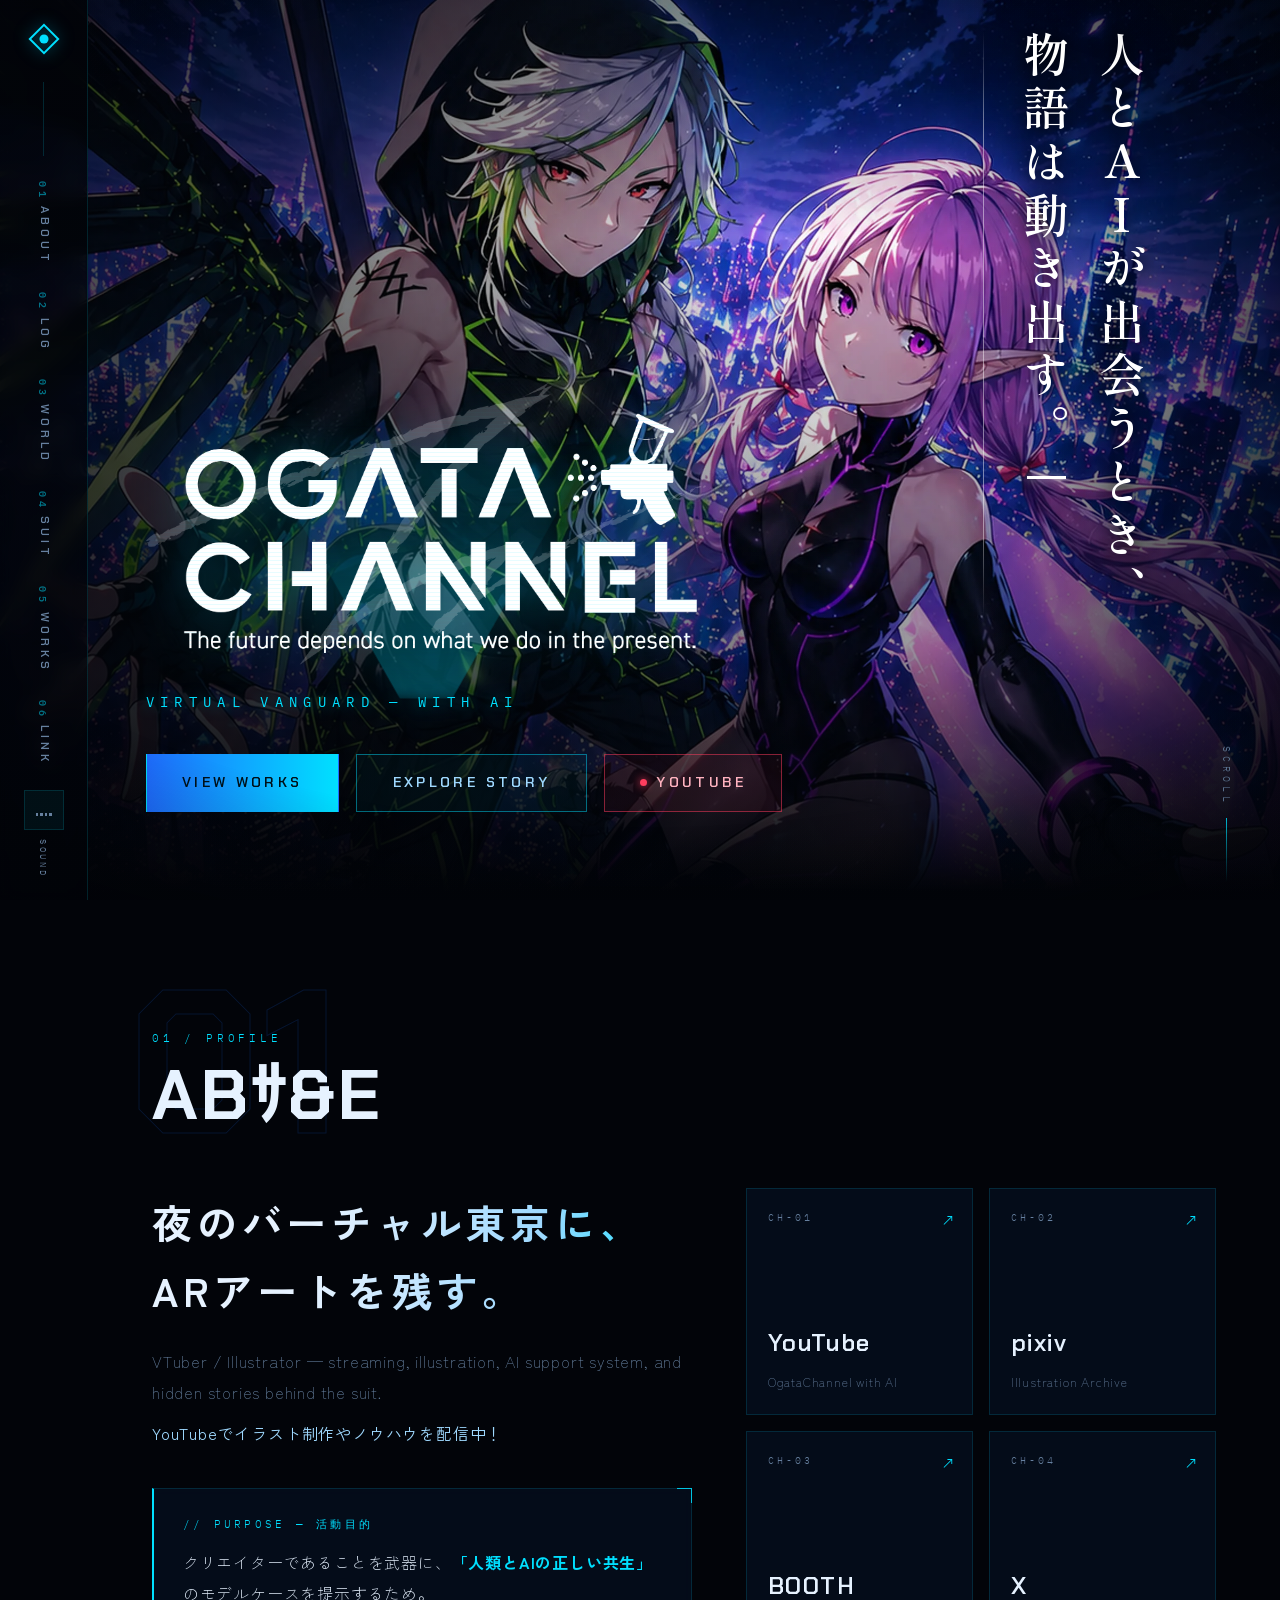
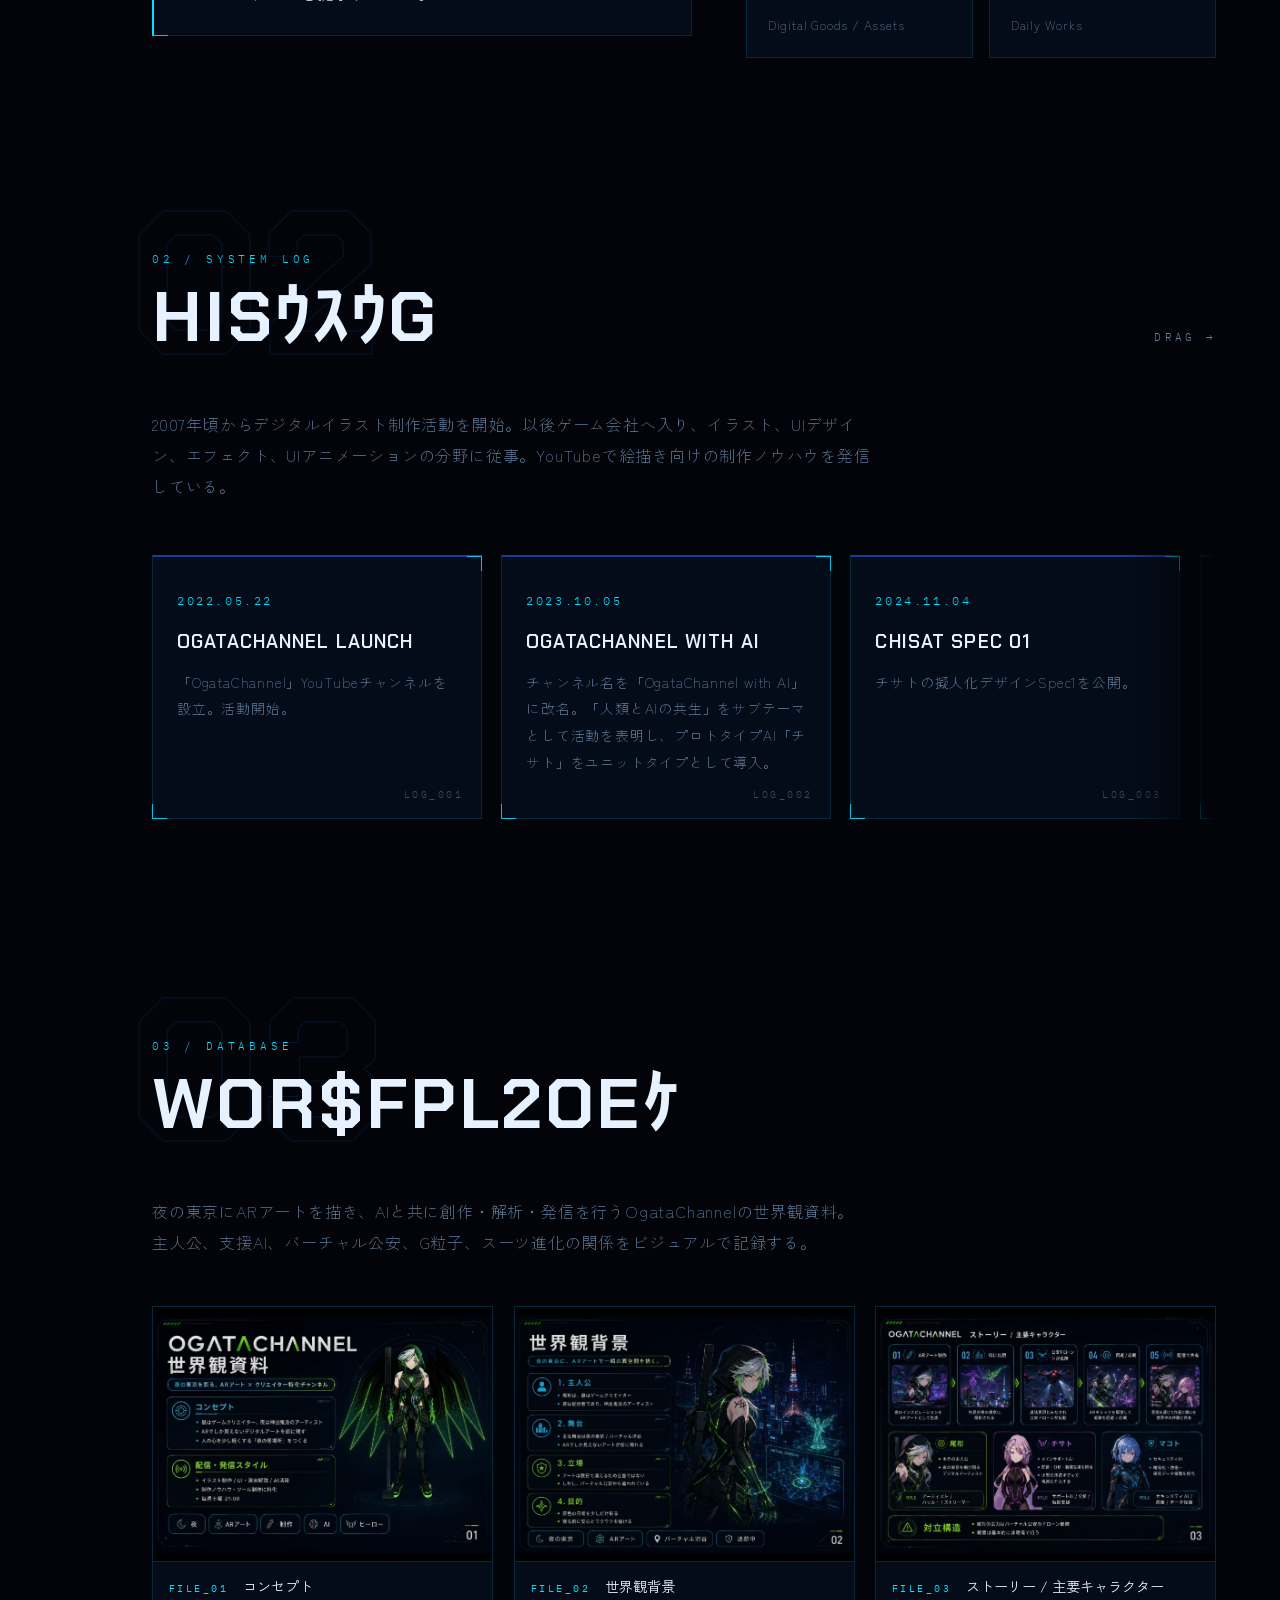
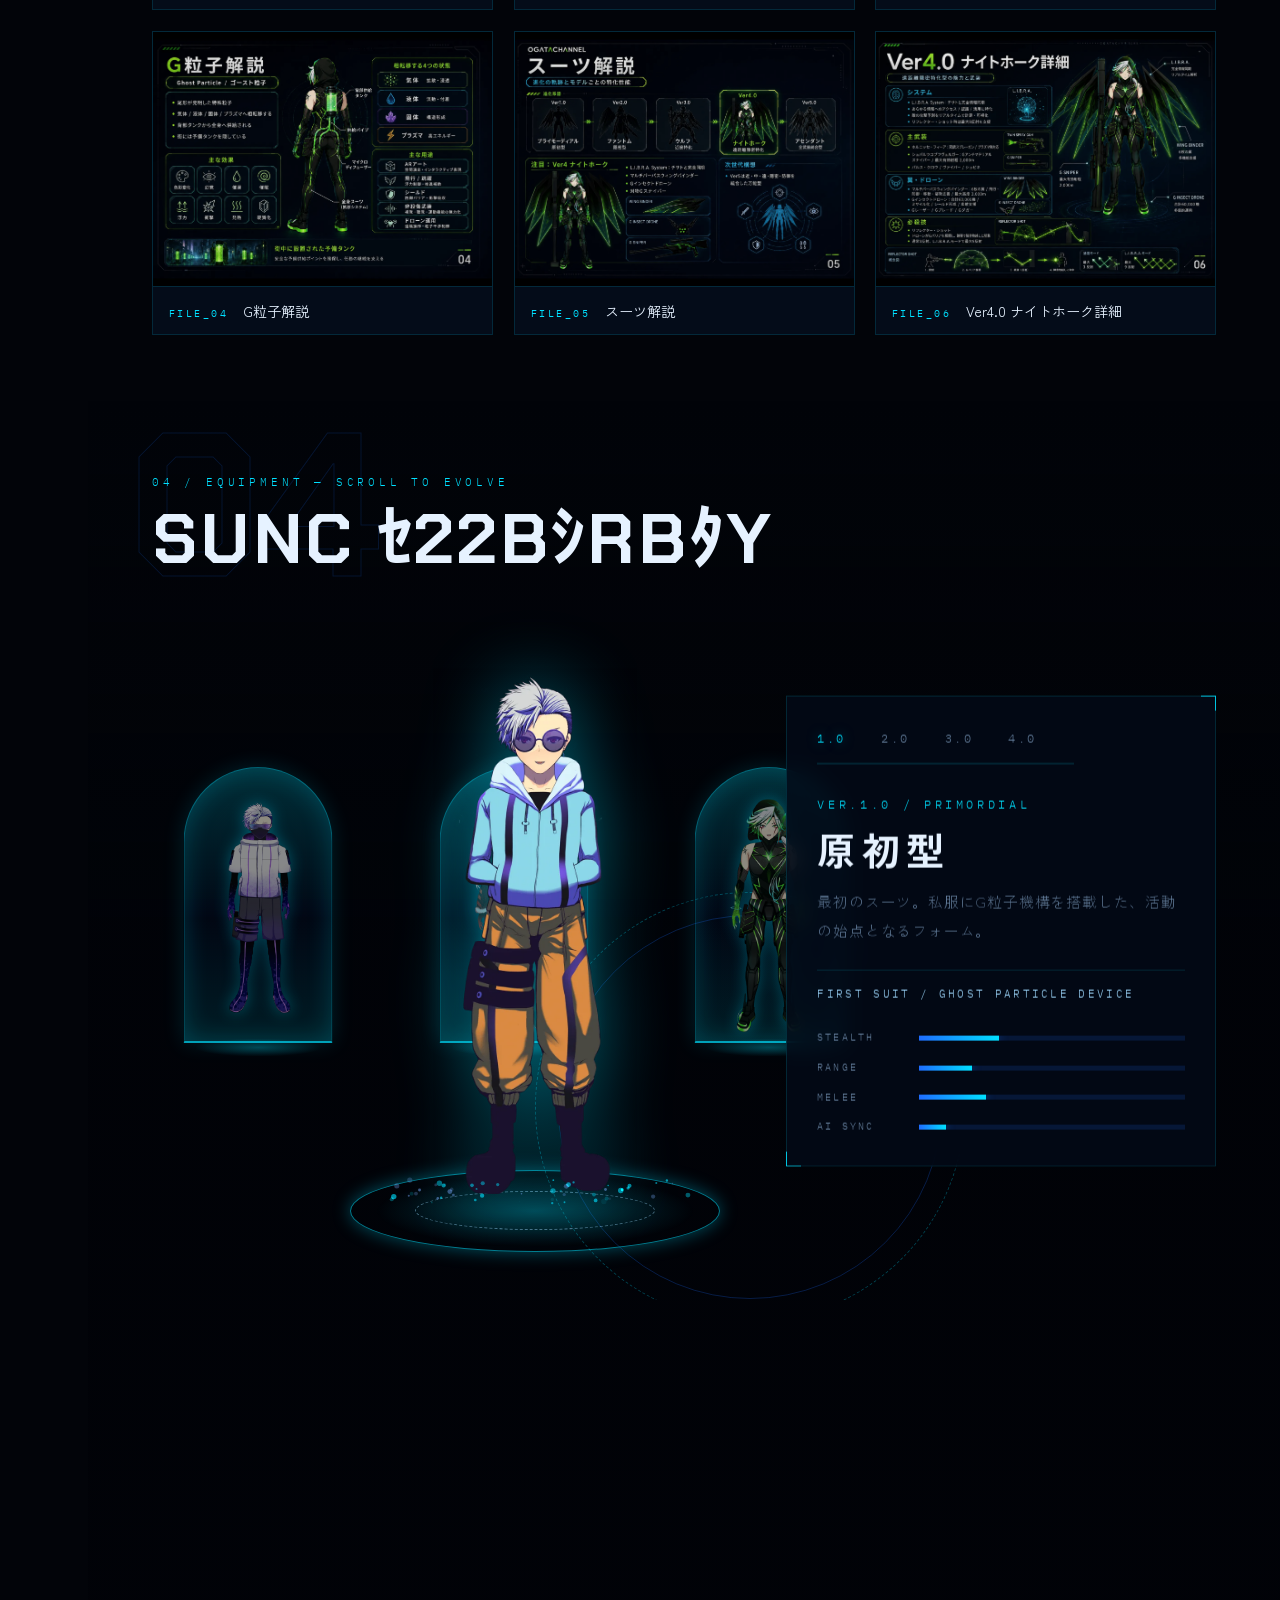
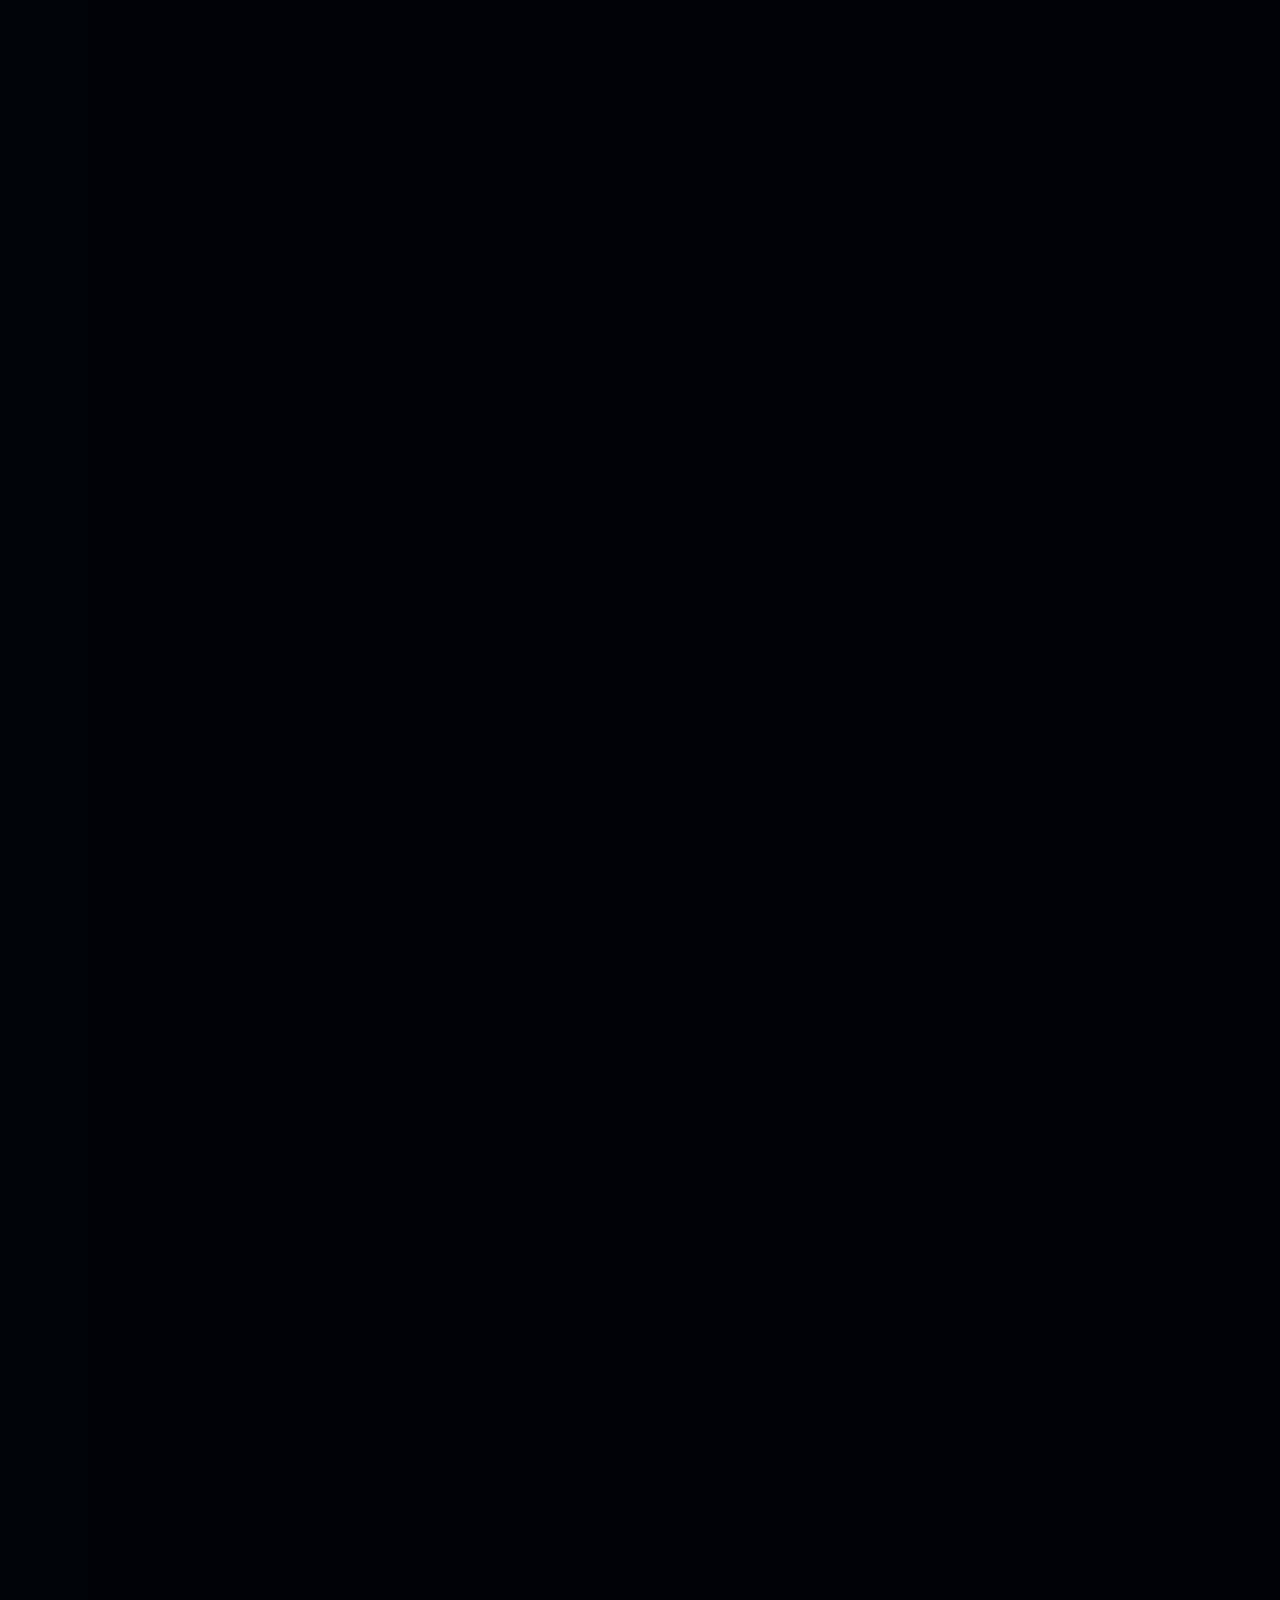
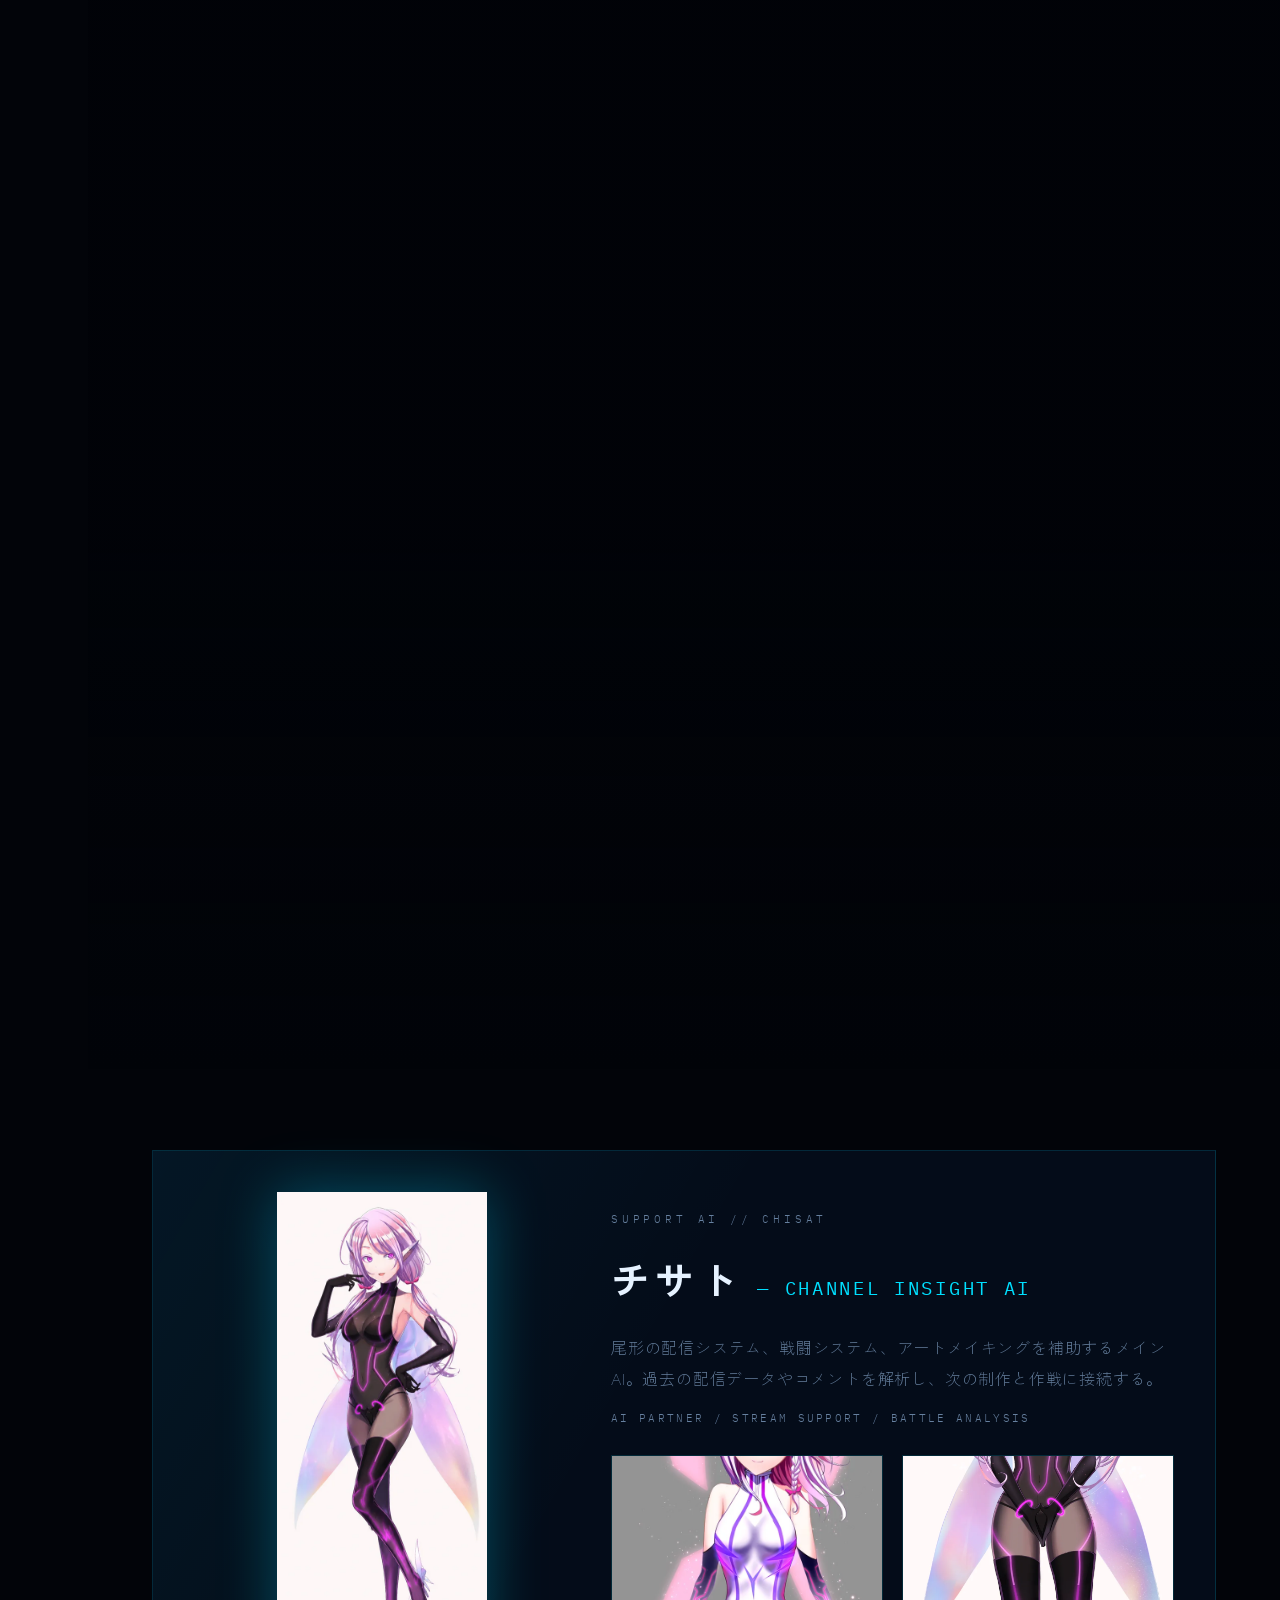
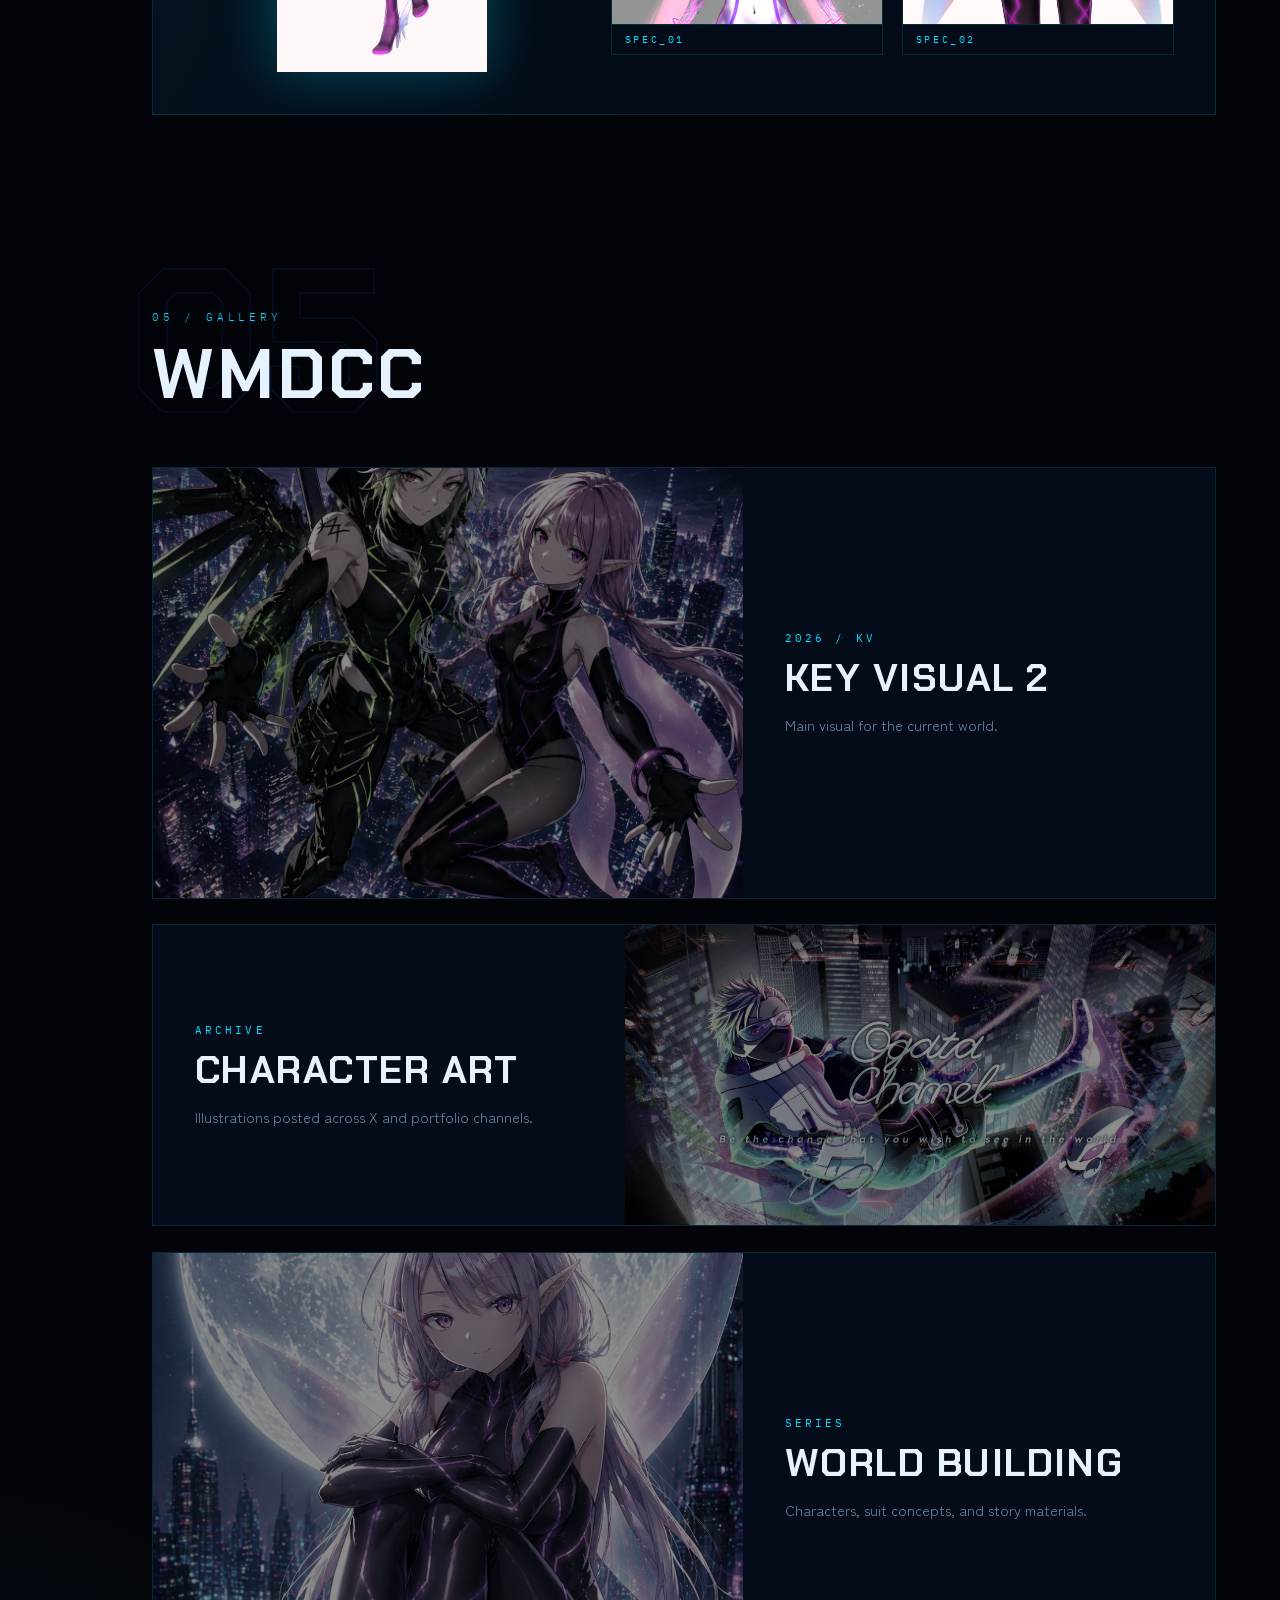
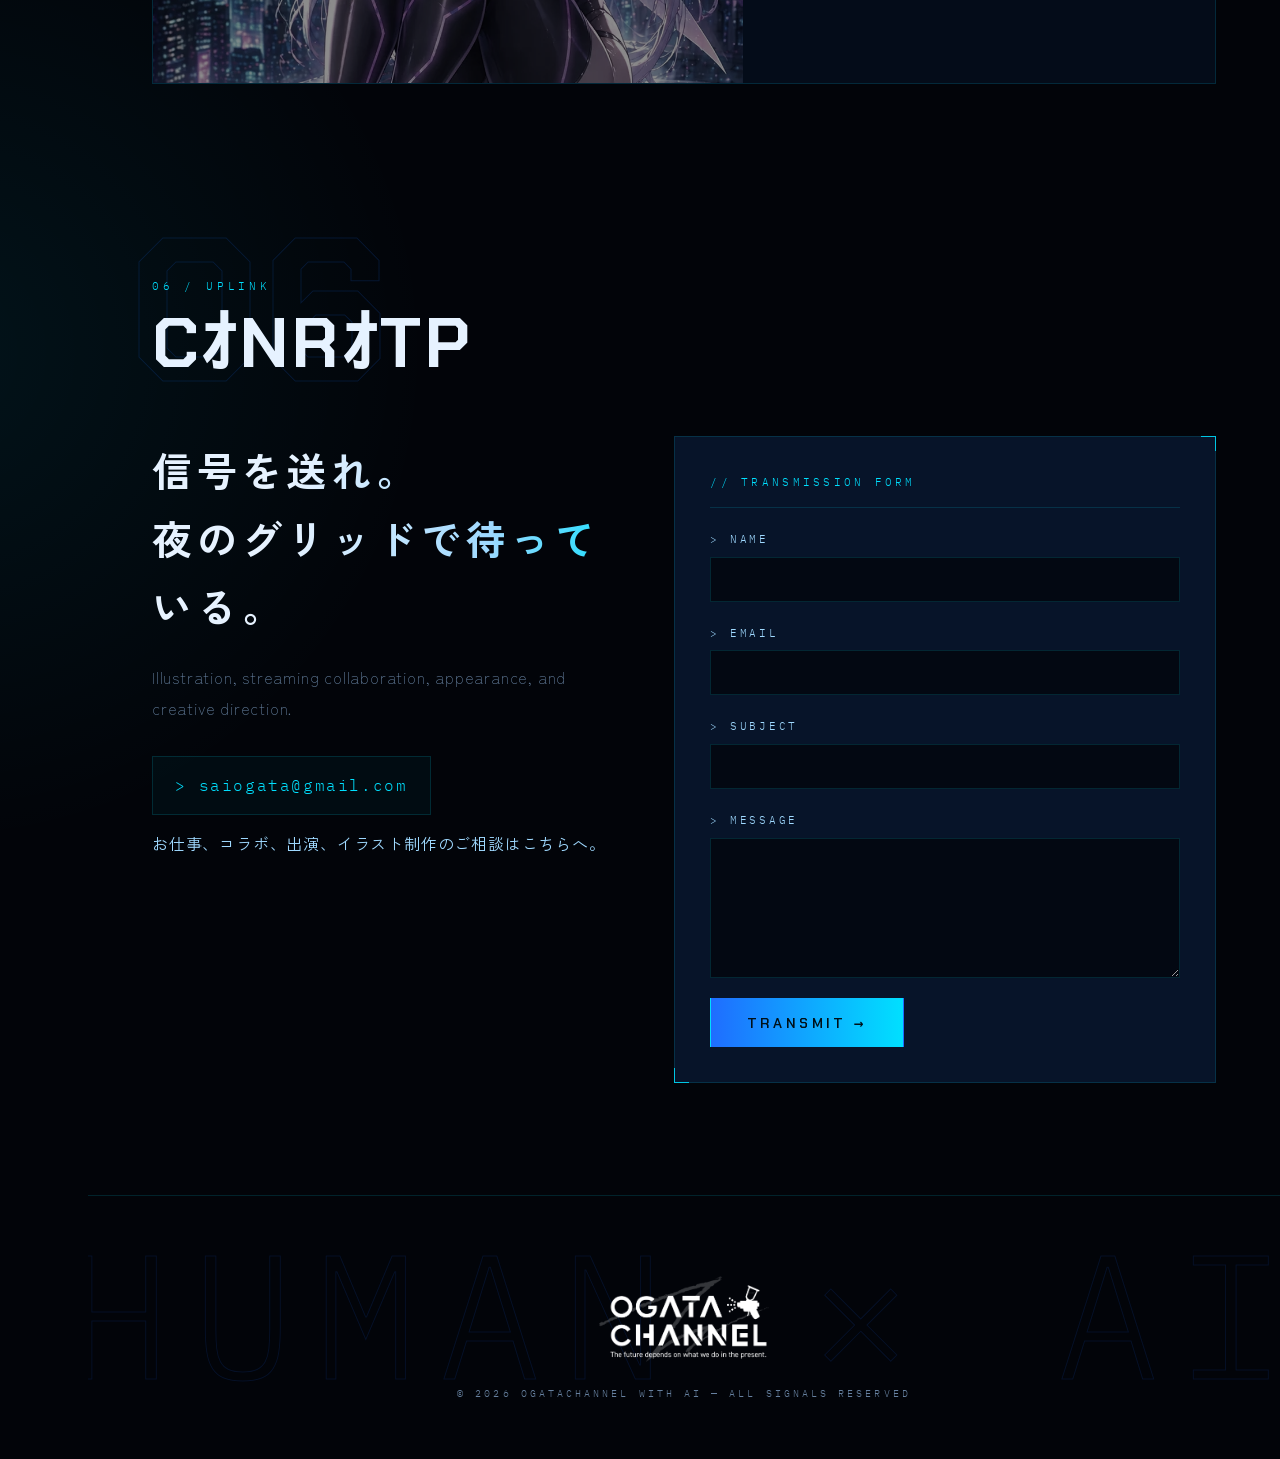
==== commit b8488741: "Redesign site as "DEEP DIVE" and optimize assets Full visual rebuild in a deep-blue cyber direction:" ====
--- a/index.html
+++ b/index.html
@@ -8,363 +8,426 @@
       name="description"
       content="VTuber / Illustrator OgataChannel with AI の公式サイト。活動履歴、イラスト作品、連絡先を掲載。"
     >
-    <link rel="stylesheet" href="styles.css">
+    <link rel="preconnect" href="https://fonts.googleapis.com">
+    <link rel="preconnect" href="https://fonts.gstatic.com" crossorigin>
+    <link
+      href="https://fonts.googleapis.com/css2?family=Chakra+Petch:wght@400;500;600;700&family=IBM+Plex+Mono:wght@400;500&family=Shippori+Mincho:wght@500;600;700&family=Zen+Kaku+Gothic+New:wght@300;400;500;700&display=swap"
+      rel="stylesheet"
+    >
+    <link rel="stylesheet" href="styles.css?v=16">
   </head>
   <body>
-    <canvas class="particle-canvas" aria-hidden="true"></canvas>
-    <audio class="bgm-audio" src="assets/Relative_brilliance.wav" loop preload="none"></audio>
-    <div class="site-shell">
-      <header class="site-header" aria-label="グローバルナビゲーション">
-        <button class="menu-button" type="button" aria-expanded="false" aria-controls="site-nav">
-          <span></span>
-          <span></span>
-          <span></span>
+    <!-- boot sequence -->
+    <div class="boot" aria-hidden="true">
+      <div class="boot-inner">
+        <p class="boot-logo">OGATA<span>.SYS</span></p>
+        <div class="boot-lines" id="boot-lines"></div>
+        <div class="boot-bar"><b id="boot-bar"></b></div>
+        <p class="boot-pct" id="boot-pct">000</p>
+      </div>
+    </div>
+
+    <!-- custom cursor -->
+    <div class="cursor-dot" aria-hidden="true"></div>
+    <div class="cursor-ring" aria-hidden="true"><span class="cursor-label"></span></div>
+
+    <!-- global night-city backdrop (dim, behind everything) -->
+    <div class="city-backdrop" aria-hidden="true">
+      <div class="city-img"></div>
+      <div class="city-horizon"></div>
+      <div class="city-veil"></div>
+    </div>
+
+    <canvas id="depth-field" aria-hidden="true"></canvas>
+    <div class="grain" aria-hidden="true"></div>
+    <div class="vignette" aria-hidden="true"></div>
+    <canvas id="viz" aria-hidden="true"></canvas>
+    <audio class="bgm-audio" src="assets/bgm.mp3" loop preload="none"></audio>
+
+    <!-- left rail (desktop) -->
+    <aside class="rail" aria-label="サイトナビゲーション">
+      <a class="rail-logo" href="#top" aria-label="トップへ">
+        <svg viewBox="0 0 24 24" aria-hidden="true"><path d="M12 2 22 12 12 22 2 12Z" fill="none" stroke="currentColor" stroke-width="1.4"/><circle cx="12" cy="12" r="3.2" fill="currentColor"/></svg>
+      </a>
+      <div class="rail-progress" aria-hidden="true"><b></b></div>
+      <nav class="rail-nav">
+        <a href="#about" data-sec="about"><span>01</span>ABOUT</a>
+        <a href="#history" data-sec="history"><span>02</span>LOG</a>
+        <a href="#worldview" data-sec="worldview"><span>03</span>WORLD</a>
+        <a href="#suits" data-sec="suits"><span>04</span>SUIT</a>
+        <a href="#works" data-sec="works"><span>05</span>WORKS</a>
+        <a href="#contact" data-sec="contact"><span>06</span>LINK</a>
+      </nav>
+      <div class="rail-bottom">
+        <button class="bgm-toggle" type="button" aria-pressed="false" aria-label="BGM切り替え">
+          <span class="bgm-eq" aria-hidden="true"><i></i><i></i><i></i><i></i></span>
         </button>
-        <nav id="site-nav" class="site-nav">
-          <a href="#top">Top</a>
-          <a href="#about">About</a>
-          <a href="#history">History</a>
-          <a href="#worldview">Worldview</a>
-          <a href="#works">Works</a>
-          <a href="#contact">Contact</a>
-        </nav>
-        <button class="bgm-toggle" type="button" aria-pressed="false">
-          <span class="bgm-toggle-mark" aria-hidden="true"></span>
-          <span class="bgm-toggle-text">BGM OFF</span>
-        </button>
-      </header>
-
-      <main id="top">
-        <section class="hero" aria-label="キービジュアル">
-          <video class="hero-video" src="assets/hero-intro-web.mp4" autoplay muted playsinline></video>
-          <div class="hero-visual" role="img" aria-label="キービジュアル2の表示エリア"></div>
-          <p class="hero-catchcopy">人とAIが出会うとき、物語は動き出す。</p>
-          <div class="hero-content">
-            <img class="hero-logo" src="assets/logo2.png" alt="OgataChannel">
-            <p class="hero-line">Virtual Vanguard</p>
-            <div class="hero-actions">
-              <a class="primary-link" href="#works">View Works</a>
-              <a class="secondary-link" href="#worldview">Explore Story</a>
-            </div>
-            <a class="youtube-banner" href="https://www.youtube.com/user/Saifa17" target="_blank" rel="noreferrer">
-              <img src="https://cdnjs.cloudflare.com/ajax/libs/simple-icons/15.16.0/youtube.svg" alt="" aria-hidden="true">
-              <span>Youtubeでイラストノウハウ発信活動中！</span>
-              <strong>Watch Channel</strong>
+        <span class="rail-caption">SOUND</span>
+      </div>
+    </aside>
+
+    <!-- mobile top bar -->
+    <header class="mobile-bar">
+      <a class="mobile-logo" href="#top">OGATA<span>CH.</span></a>
+      <button class="mobile-menu-btn" type="button" aria-expanded="false" aria-controls="mobile-menu" aria-label="メニュー">
+        <span></span><span></span>
+      </button>
+    </header>
+    <div class="mobile-menu" id="mobile-menu" hidden>
+      <nav aria-label="モバイルナビゲーション">
+        <a href="#about"><span>01</span>ABOUT</a>
+        <a href="#history"><span>02</span>LOG</a>
+        <a href="#worldview"><span>03</span>WORLD</a>
+        <a href="#suits"><span>04</span>SUIT</a>
+        <a href="#works"><span>05</span>WORKS</a>
+        <a href="#contact"><span>06</span>LINK</a>
+      </nav>
+      <button class="bgm-toggle bgm-toggle-mobile" type="button" aria-pressed="false">
+        <span class="bgm-eq" aria-hidden="true"><i></i><i></i><i></i><i></i></span>
+        <span class="bgm-toggle-text">BGM OFF</span>
+      </button>
+    </div>
+
+    <main id="top">
+      <!-- ============ HERO ============ -->
+      <section class="hero">
+        <!-- fullscreen media: intro movie plays ~6s, then crossfades into
+             the key visual which stays as the hero backdrop -->
+        <div class="hero-media" aria-hidden="true">
+          <img class="hero-kv" src="assets/key-visual-hd.webp" alt="">
+          <video
+            class="hero-bgv"
+            src="assets/hero-intro-web.mp4"
+            autoplay muted playsinline
+          ></video>
+          <div class="hero-shade"></div>
+        </div>
+
+        <div class="hero-inner">
+          <h1 class="hero-logo">
+            <span class="holo-beam" aria-hidden="true"></span>
+            <img src="assets/logo2.png" alt="OgataChannel with AI">
+            <span class="holo-rgb holo-rgb-a" aria-hidden="true"></span>
+            <span class="holo-rgb holo-rgb-b" aria-hidden="true"></span>
+            <span class="holo-lines" aria-hidden="true"></span>
+            <span class="holo-scan" aria-hidden="true"></span>
+          </h1>
+          <p class="withai mono">VIRTUAL VANGUARD — WITH AI</p>
+          <div class="hero-actions">
+            <a class="btn btn-fill" href="#works" data-hover>VIEW WORKS</a>
+            <a class="btn btn-line" href="#worldview" data-hover>EXPLORE STORY</a>
+            <a class="btn btn-yt" href="https://www.youtube.com/user/Saifa17" target="_blank" rel="noreferrer" data-hover>
+              <span class="live-dot" aria-hidden="true"></span>YOUTUBE
             </a>
           </div>
-          <a class="scroll-cue" href="#about" aria-label="Aboutへ移動">Scroll</a>
-        </section>
-
-        <section id="about" class="section about-section">
-          <div class="section-heading">
-            <p class="eyebrow">About</p>
-            <h2>A night illustrator exploring art.</h2>
-          </div>
-          <div class="about-grid">
-            <div class="profile-panel">
-              <p>夜のバーチャル東京に、ARアートを残すVTuber / Illustrator。</p>
-              <p>Streaming, illustration, AI support system, and hidden stories behind the suit.</p>
-              <p class="profile-tagline">YouTubeでイラスト制作やノウハウを配信中！</p>
-            </div>
-            <div class="link-panel" aria-label="外部リンク">
-              <a href="https://www.youtube.com/user/Saifa17" target="_blank" rel="noreferrer">
-                <img src="https://cdnjs.cloudflare.com/ajax/libs/simple-icons/15.16.0/youtube.svg" alt="" aria-hidden="true">
-                <span>YouTube</span>
-                <strong>OgataChannel with AI</strong>
-              </a>
-              <a href="https://www.pixiv.net/users/10248" target="_blank" rel="noreferrer">
-                <img src="https://cdnjs.cloudflare.com/ajax/libs/simple-icons/15.16.0/pixiv.svg" alt="" aria-hidden="true">
-                <span>pixiv</span>
-                <strong>Illustration Archive</strong>
-              </a>
-              <a href="https://ogatachannel.booth.pm/" target="_blank" rel="noreferrer">
-                <img src="assets/logo_icon_booth.png" alt="" aria-hidden="true">
-                <span>BOOTH</span>
-                <strong>Digital Goods / Assets</strong>
-              </a>
-              <a href="https://x.com/SaiOgata" target="_blank" rel="noreferrer">
-                <img src="https://cdnjs.cloudflare.com/ajax/libs/simple-icons/15.16.0/x.svg" alt="" aria-hidden="true">
-                <span>X</span>
-                <strong>Daily Works</strong>
-              </a>
-            </div>
-          </div>
-          <article class="purpose-panel">
-            <div class="purpose-icon" aria-hidden="true">
-              <img src="assets/purpose-human-ai.svg" alt="">
-            </div>
-            <div class="purpose-copy">
-              <p class="eyebrow">Purpose</p>
-              <h3>活動目的</h3>
-              <p>
-                クリエイターであることを武器に、「人類とAIの正しい共生」のモデルケースを提示するため。
-              </p>
-            </div>
-          </article>
-        </section>
-
-        <section id="history" class="section">
-          <div class="section-heading">
-            <p class="eyebrow">History</p>
-            <h2>Channel timeline</h2>
-          </div>
-          <div class="career-intro">
-            <p>2007年頃からデジタルイラスト制作活動を開始。以後ゲーム会社へ入り、イラスト、UIデザイン、エフェクト、UIアニメーションの分野に従事。</p>
-            <p>YouTubeで絵描き向けの制作ノウハウを発信している。</p>
-          </div>
-          <div class="channel-timeline">
-            <article>
-              <time datetime="2022-05-22">2022/05/22</time>
-              <div>
-                <h3>OgataChannel launch</h3>
-                <p>「OgataChannel」YouTubeチャンネルを設立。活動開始。</p>
+        </div>
+
+        <p class="hero-catch">
+          <span id="typeline"></span><span class="caret" aria-hidden="true"></span>
+        </p>
+
+        <a class="scroll-sign mono" href="#about" data-hover aria-label="Aboutへ移動">
+          <span>SCROLL</span><i></i>
+        </a>
+      </section>
+
+      <!-- ============ ABOUT ============ -->
+      <section id="about" class="block">
+        <header class="block-head">
+          <span class="block-ghost" aria-hidden="true">01</span>
+          <p class="block-tag mono">01 / PROFILE</p>
+          <h2 class="block-title" data-scramble>ABOUT</h2>
+        </header>
+
+        <div class="about-layout">
+          <div class="about-main reveal">
+            <p class="statement">夜のバーチャル東京に、<br>ARアートを残す。</p>
+            <p class="statement-sub">VTuber / Illustrator — streaming, illustration, AI support system, and hidden stories behind the suit.</p>
+            <p class="statement-note">YouTubeでイラスト制作やノウハウを配信中！</p>
+            <div class="purpose-box">
+              <p class="mono purpose-head">// PURPOSE — 活動目的</p>
+              <p>クリエイターであることを武器に、<em>「人類とAIの正しい共生」</em>のモデルケースを提示するため。</p>
+            </div>
+          </div>
+
+          <div class="about-links reveal">
+            <a class="sq-link tilt" href="https://www.youtube.com/user/Saifa17" target="_blank" rel="noreferrer" data-hover>
+              <span class="mono sq-code">CH-01</span>
+              <strong>YouTube</strong>
+              <span class="sq-desc">OgataChannel with AI</span>
+              <span class="sq-arrow mono" aria-hidden="true">↗</span>
+            </a>
+            <a class="sq-link tilt" href="https://www.pixiv.net/users/10248" target="_blank" rel="noreferrer" data-hover>
+              <span class="mono sq-code">CH-02</span>
+              <strong>pixiv</strong>
+              <span class="sq-desc">Illustration Archive</span>
+              <span class="sq-arrow mono" aria-hidden="true">↗</span>
+            </a>
+            <a class="sq-link tilt" href="https://ogatachannel.booth.pm/" target="_blank" rel="noreferrer" data-hover>
+              <span class="mono sq-code">CH-03</span>
+              <strong>BOOTH</strong>
+              <span class="sq-desc">Digital Goods / Assets</span>
+              <span class="sq-arrow mono" aria-hidden="true">↗</span>
+            </a>
+            <a class="sq-link tilt" href="https://x.com/SaiOgata" target="_blank" rel="noreferrer" data-hover>
+              <span class="mono sq-code">CH-04</span>
+              <strong>X</strong>
+              <span class="sq-desc">Daily Works</span>
+              <span class="sq-arrow mono" aria-hidden="true">↗</span>
+            </a>
+          </div>
+        </div>
+      </section>
+
+      <!-- ============ HISTORY ============ -->
+      <section id="history" class="block block-wide">
+        <header class="block-head">
+          <span class="block-ghost" aria-hidden="true">02</span>
+          <p class="block-tag mono">02 / SYSTEM LOG</p>
+          <h2 class="block-title" data-scramble>HISTORY</h2>
+          <p class="block-note mono">DRAG →</p>
+        </header>
+
+        <p class="history-intro reveal">2007年頃からデジタルイラスト制作活動を開始。以後ゲーム会社へ入り、イラスト、UIデザイン、エフェクト、UIアニメーションの分野に従事。YouTubeで絵描き向けの制作ノウハウを発信している。</p>
+
+        <div class="log-strip" id="log-strip">
+          <article class="log-card reveal">
+            <time class="mono">2022.05.22</time>
+            <h3>OgataChannel launch</h3>
+            <p>「OgataChannel」YouTubeチャンネルを設立。活動開始。</p>
+            <span class="log-idx mono">LOG_001</span>
+          </article>
+          <article class="log-card reveal">
+            <time class="mono">2023.10.05</time>
+            <h3>OgataChannel with AI</h3>
+            <p>チャンネル名を「OgataChannel with AI」に改名。「人類とAIの共生」をサブテーマとして活動を表明し、プロトタイプAI「チサト」をユニットタイプとして導入。</p>
+            <span class="log-idx mono">LOG_002</span>
+          </article>
+          <article class="log-card reveal">
+            <time class="mono">2024.11.04</time>
+            <h3>ChiSaT Spec 01</h3>
+            <p>チサトの擬人化デザインSpec1を公開。</p>
+            <span class="log-idx mono">LOG_003</span>
+          </article>
+          <article class="log-card reveal">
+            <time class="mono">2025.02.23</time>
+            <h3>Makoto reveal</h3>
+            <p>チャンネルセキュリティ担当AI「マコト」を公開。</p>
+            <span class="log-idx mono">LOG_004</span>
+          </article>
+          <article class="log-card reveal">
+            <time class="mono">2025.12.31</time>
+            <h3>300 subscribers</h3>
+            <p>チャンネル登録者数300を突破。</p>
+            <span class="log-idx mono">LOG_005</span>
+          </article>
+          <article class="log-card reveal">
+            <time class="mono">2026.03.10</time>
+            <h3>ChiSaT Spec 02</h3>
+            <p>チサト新リニューアル版Spec2を公開。</p>
+            <span class="log-idx mono">LOG_006</span>
+          </article>
+          <article class="log-card reveal">
+            <time class="mono">2026.05.01</time>
+            <h3>Creative know-how focus</h3>
+            <p>チャンネルの活動方針を「クリエイティブノウハウ特化」へと変更。</p>
+            <span class="log-idx mono">LOG_007</span>
+          </article>
+        </div>
+      </section>
+
+      <!-- ============ WORLDVIEW ============ -->
+      <section id="worldview" class="block">
+        <header class="block-head">
+          <span class="block-ghost" aria-hidden="true">03</span>
+          <p class="block-tag mono">03 / DATABASE</p>
+          <h2 class="block-title" data-scramble>WORLDSYSTEM</h2>
+        </header>
+
+        <p class="block-lead reveal">
+          夜の東京にARアートを描き、AIと共に創作・解析・発信を行うOgataChannelの世界観資料。
+          主人公、支援AI、バーチャル公安、G粒子、スーツ進化の関係をビジュアルで記録する。
+        </p>
+
+        <div class="db-grid">
+          <button class="db-card tilt reveal" type="button" data-full="assets/world-system-01.webp" data-title="FILE 01 / CONCEPT" data-hover>
+            <img src="assets/world-system-01.webp" alt="OgataChannel 世界観資料 コンセプト" loading="lazy">
+            <span class="db-meta"><b class="mono">FILE_01</b>コンセプト</span>
+          </button>
+          <button class="db-card tilt reveal" type="button" data-full="assets/world-system-02.webp" data-title="FILE 02 / BACKGROUND" data-hover>
+            <img src="assets/world-system-02.webp" alt="世界観背景 夜の東京とARアート" loading="lazy">
+            <span class="db-meta"><b class="mono">FILE_02</b>世界観背景</span>
+          </button>
+          <button class="db-card tilt reveal" type="button" data-full="assets/world-system-03.webp" data-title="FILE 03 / CHARACTERS" data-hover>
+            <img src="assets/world-system-03.webp" alt="ストーリーと主要キャラクター" loading="lazy">
+            <span class="db-meta"><b class="mono">FILE_03</b>ストーリー / 主要キャラクター</span>
+          </button>
+          <button class="db-card tilt reveal" type="button" data-full="assets/world-system-05.webp" data-title="FILE 04 / GHOST PARTICLE" data-hover>
+            <img src="assets/world-system-05.webp" alt="G粒子解説" loading="lazy">
+            <span class="db-meta"><b class="mono">FILE_04</b>G粒子解説</span>
+          </button>
+          <button class="db-card tilt reveal" type="button" data-full="assets/world-system-04.webp" data-title="FILE 05 / SUIT EVOLUTION" data-hover>
+            <img src="assets/world-system-04.webp" alt="スーツ解説 進化の軌跡" loading="lazy">
+            <span class="db-meta"><b class="mono">FILE_05</b>スーツ解説</span>
+          </button>
+          <button class="db-card tilt reveal" type="button" data-full="assets/world-system-06.webp" data-title="FILE 06 / NIGHTHAWK" data-hover>
+            <img src="assets/world-system-06.webp" alt="Ver4.0 ナイトホーク詳細" loading="lazy">
+            <span class="db-meta"><b class="mono">FILE_06</b>Ver4.0 ナイトホーク詳細</span>
+          </button>
+        </div>
+      </section>
+
+      <!-- ============ SUITS (scrollytelling) ============ -->
+      <section id="suits" class="suit-scroll" aria-label="スーツ進化アーカイブ">
+        <div class="suit-pin">
+          <header class="block-head suit-head">
+            <span class="block-ghost" aria-hidden="true">04</span>
+            <p class="block-tag mono">04 / EQUIPMENT — SCROLL TO EVOLVE</p>
+            <h2 class="block-title" data-scramble>SUIT EVOLUTION</h2>
+          </header>
+
+          <div class="suit-stage3">
+            <div class="suit-visual3">
+              <div class="suit-bay bay-0" aria-hidden="true"></div>
+              <div class="suit-bay bay-1" aria-hidden="true"></div>
+              <div class="suit-bay bay-2" aria-hidden="true"></div>
+              <img class="suit-layer pos-center" src="assets/suit-ver1.webp" alt="Ver.1 プライモーディアル立ち絵">
+              <img class="suit-layer back-0" src="assets/suit-ver2.webp" alt="Ver.2 ファントム立ち絵">
+              <img class="suit-layer back-1" src="assets/suit-ver3.webp" alt="Ver.3 ウルフ立ち絵">
+              <img class="suit-layer back-2" src="assets/suit-ver4.webp" alt="Ver.4 ナイトホーク立ち絵">
+              <div class="suit-ring" aria-hidden="true"></div>
+              <div class="suit-floor" aria-hidden="true"></div>
+              <canvas class="gp-canvas" aria-hidden="true"></canvas>
+            </div>
+
+            <div class="suit-panel3">
+              <div class="ver-rail mono" aria-hidden="true">
+                <span class="ver-node is-on" data-ver="0">1.0</span>
+                <span class="ver-node" data-ver="1">2.0</span>
+                <span class="ver-node" data-ver="2">3.0</span>
+                <span class="ver-node" data-ver="3">4.0</span>
+                <i class="ver-line"><b id="ver-progress"></b></i>
               </div>
-            </article>
-            <article>
-              <time datetime="2023-10-05">2023/10/05</time>
-              <div>
-                <h3>OgataChannel with AI</h3>
-                <p>チャンネル名を「OgataChannel with AI」に改名。「人類とAIの共生」をサブテーマとして活動を表明し、プロトタイプAI「チサト」をユニットタイプとして導入。</p>
+              <p class="mono suit-ver3" id="s3-ver">VER.1.0 / PRIMORDIAL</p>
+              <h3 class="suit-name3" id="s3-name">原初型</h3>
+              <p class="suit-desc3" id="s3-desc">最初のスーツ。私服にG粒子機構を搭載した、活動の始点となるフォーム。</p>
+              <p class="mono suit-tags3" id="s3-tags">FIRST SUIT / GHOST PARTICLE DEVICE</p>
+              <div class="stats3" aria-hidden="true">
+                <div class="stat3"><span class="mono">STEALTH</span><i><b id="s3-st0"></b></i></div>
+                <div class="stat3"><span class="mono">RANGE</span><i><b id="s3-st1"></b></i></div>
+                <div class="stat3"><span class="mono">MELEE</span><i><b id="s3-st2"></b></i></div>
+                <div class="stat3"><span class="mono">AI SYNC</span><i><b id="s3-st3"></b></i></div>
               </div>
-            </article>
-            <article>
-              <time datetime="2024-11-04">2024/11/04</time>
-              <div>
-                <h3>ChiSaT Spec 01</h3>
-                <p>チサトの擬人化デザインSpec1を公開。</p>
-              </div>
-            </article>
-            <article>
-              <time datetime="2025-02-23">2025/02/23</time>
-              <div>
-                <h3>Makoto reveal</h3>
-                <p>チャンネルセキュリティ担当AI「マコト」を公開。</p>
-              </div>
-            </article>
-            <article>
-              <time datetime="2025-12-31">2025/12/31</time>
-              <div>
-                <h3>300 subscribers</h3>
-                <p>チャンネル登録者数300を突破。</p>
-              </div>
-            </article>
-            <article>
-              <time datetime="2026-03-10">2026/03/10</time>
-              <div>
-                <h3>ChiSaT Spec 02</h3>
-                <p>チサト新リニューアル版Spec2を公開。</p>
-              </div>
-            </article>
-            <article>
-              <time datetime="2026-05-01">2026/05/01</time>
-              <div>
-                <h3>Creative know-how focus</h3>
-                <p>チャンネルの活動方針を「クリエイティブノウハウ特化」へと変更。</p>
-              </div>
-            </article>
-          </div>
-        </section>
-
-        <section id="worldview" class="section">
-          <div class="section-heading">
-            <p class="eyebrow">Worldview</p>
-            <h2>WorldSystem：世界観</h2>
-          </div>
-          <div class="world-system">
-            <div class="world-system-lead">
-              <p>
-                夜の東京にARアートを描き、AIと共に創作・解析・発信を行うOgataChannelの世界観資料。
-                主人公、支援AI、バーチャル公安、G粒子、スーツ進化の関係をビジュアルで記録する。
-              </p>
-            </div>
-            <div class="world-system-grid" aria-label="世界観資料">
-              <article class="world-system-card">
-                <button class="world-image-button" type="button" data-full="assets/world-system-01.png" data-title="01 / Concept">
-                  <img src="assets/world-system-01.png" alt="OgataChannel 世界観資料 コンセプト">
-                </button>
-                <span>01 / Concept</span>
-                <h3>コンセプト</h3>
-              </article>
-              <article class="world-system-card">
-                <button class="world-image-button" type="button" data-full="assets/world-system-02.png" data-title="02 / Background">
-                  <img src="assets/world-system-02.png" alt="世界観背景 夜の東京とARアート">
-                </button>
-                <span>02 / Background</span>
-                <h3>世界観背景</h3>
-              </article>
-              <article class="world-system-card">
-                <button class="world-image-button" type="button" data-full="assets/world-system-03.png" data-title="03 / Story and Characters">
-                  <img src="assets/world-system-03.png" alt="ストーリーと主要キャラクター">
-                </button>
-                <span>03 / Characters</span>
-                <h3>ストーリー / 主要キャラクター</h3>
-              </article>
-              <article class="world-system-card">
-                <button class="world-image-button" type="button" data-full="assets/world-system-05.png" data-title="04 / Ghost Particle">
-                  <img src="assets/world-system-05.png" alt="G粒子解説">
-                </button>
-                <span>04 / Ghost Particle</span>
-                <h3>G粒子解説</h3>
-              </article>
-              <article class="world-system-card">
-                <button class="world-image-button" type="button" data-full="assets/world-system-04.png" data-title="05 / Suit Evolution">
-                  <img src="assets/world-system-04.png" alt="スーツ解説 進化の軌跡">
-                </button>
-                <span>05 / Suit Evolution</span>
-                <h3>スーツ解説</h3>
-              </article>
-              <article class="world-system-card">
-                <button class="world-image-button" type="button" data-full="assets/world-system-06.png" data-title="06 / Nighthawk Detail">
-                  <img src="assets/world-system-06.png" alt="Ver4.0 ナイトホーク詳細">
-                </button>
-                <span>06 / Nighthawk</span>
-                <h3>Ver4.0 ナイトホーク詳細</h3>
-              </article>
-            </div>
-          </div>
-          <div class="section-heading suit-heading">
-            <p class="eyebrow">Suit archive</p>
-            <h2>Suit evolution</h2>
-          </div>
-          <div class="suit-stack">
-            <article class="suit-card">
-              <button class="suit-portrait" type="button" data-full="assets/suit-ver1-transparent.png" data-title="Ver.1.0 / Primordial">
-                <img src="assets/suit-ver1-transparent.png" alt="Ver.1 プライモーディアル立ち絵">
+            </div>
+          </div>
+        </div>
+      </section>
+
+      <!-- ============ CHISAT ============ -->
+      <section class="block chisat-block" aria-label="サポートAI チサト">
+        <div class="chisat-layout reveal">
+          <div class="chisat-visual">
+            <img src="assets/chisat-stand.webp" alt="AIチサト立ち絵" loading="lazy">
+          </div>
+          <div class="chisat-copy">
+            <p class="block-tag mono">SUPPORT AI // CHISAT</p>
+            <h3 class="chisat-name">チサト<span class="mono"> — CHANNEL INSIGHT AI</span></h3>
+            <p>尾形の配信システム、戦闘システム、アートメイキングを補助するメインAI。過去の配信データやコメントを解析し、次の制作と作戦に接続する。</p>
+            <p class="mono chisat-tags">AI PARTNER / STREAM SUPPORT / BATTLE ANALYSIS</p>
+            <div class="chisat-specs">
+              <button class="tilt" type="button" data-full="assets/chisat-spec1.webp" data-title="CHISAT SPEC 01" data-hover>
+                <img src="assets/chisat-spec1.webp" alt="チサト スペック1" loading="lazy">
+                <span class="mono">SPEC_01</span>
               </button>
-              <div class="suit-copy">
-                <span class="year">Ver.1.0 / Primordial</span>
-                <h3>原初型</h3>
-                <p>最初のスーツ。私服にG粒子機構を搭載した、活動の始点となるフォーム。</p>
-                <small>First suit / Ghost Particle device</small>
-              </div>
-            </article>
-            <article class="suit-card suit-card-reverse">
-              <button class="suit-portrait" type="button" data-full="assets/suit-ver2-transparent.png" data-title="Ver.2.0 / Phantom">
-                <img src="assets/suit-ver2-transparent.png" alt="Ver.2 ファントム立ち絵">
+              <button class="tilt" type="button" data-full="assets/chisat-spec2.webp" data-title="CHISAT SPEC 02" data-hover>
+                <img src="assets/chisat-spec2.webp" alt="チサト スペック2" loading="lazy">
+                <span class="mono">SPEC_02</span>
               </button>
-              <div class="suit-copy">
-                <span class="year">Ver.2.0 / Phantom</span>
-                <h3>隠密型</h3>
-                <p>ホルニッセ・ツヴァイ、ヴァイパー、シュピネ。G塗料タンク量と噴射力を強化したステルス寄りのスーツ。</p>
-                <small>Stealth / Hornisse Zwei / Viper / Spinne</small>
-              </div>
-            </article>
-            <article class="suit-card">
-              <button class="suit-portrait" type="button" data-full="assets/suit-ver3-transparent.png" data-title="Ver.3.0 / Wolf">
-                <img src="assets/suit-ver3-transparent.png" alt="Ver.3 ウルフ立ち絵">
-              </button>
-              <div class="suit-copy">
-                <span class="year">Ver.3.0 / Wolf</span>
-                <h3>近接特化型</h3>
-                <p>第4物質形態「Gプラズマ」を解放。Gクロウ、Gパルス、水月による近接戦闘へ拡張。</p>
-                <small>Melee / G-Plasma / Mizuki blade</small>
-              </div>
-            </article>
-            <article class="suit-card suit-card-reverse suit-current">
-              <button class="suit-portrait" type="button" data-full="assets/suit-ver4-transparent.png" data-title="Ver.4.0 / Nighthawk">
-                <img src="assets/suit-ver4-transparent.png" alt="Ver.4 ナイトホーク立ち絵">
-              </button>
-              <div class="suit-copy">
-                <span class="year">Ver.4.0 / Nighthawk</span>
-                <h3>遠距離隠密特化型</h3>
-                <p>チサトと完全同期するL.I.B.R.A. Systemを搭載。攻撃予測、情報解析、空中戦を軸にした現在の姿。</p>
-                <small>Long range / L.I.B.R.A. System / ChiSaT sync</small>
-              </div>
-            </article>
-            <article class="ai-card">
-              <div class="ai-main">
-                <img src="assets/chisat-stand.png" alt="AIチサト立ち絵">
-                <div class="suit-copy">
-                  <span class="year">Support AI / ChiSaT</span>
-                  <h3>Channel insight support to main AI</h3>
-                  <p>尾形の配信システム、戦闘システム、アートメイキングを補助するメインAI。過去の配信データやコメントを解析し、次の制作と作戦に接続する。</p>
-                  <small>AI partner / Stream support / Battle analysis</small>
-                </div>
-              </div>
-              <div class="spec-grid" aria-label="チサト設定資料">
-                <figure>
-                  <img src="assets/chisat-spec1.png" alt="チサト スペック1">
-                  <figcaption>Spec 01</figcaption>
-                </figure>
-                <figure>
-                  <img src="assets/chisat-spec2.jpg" alt="チサト スペック2">
-                  <figcaption>Spec 02</figcaption>
-                </figure>
-              </div>
-            </article>
-          </div>
-        </section>
-
-        <section id="works" class="section works-section">
-          <div class="section-heading">
-            <p class="eyebrow">Works</p>
-            <h2>Illustration archive</h2>
-          </div>
-          <div class="works-grid">
-            <article class="work-card">
-              <img class="work-image" src="assets/key-visual-2.png" alt="キービジュアル2">
-              <span>2026</span>
+            </div>
+          </div>
+        </div>
+      </section>
+
+      <!-- ============ WORKS ============ -->
+      <section id="works" class="block">
+        <header class="block-head">
+          <span class="block-ghost" aria-hidden="true">05</span>
+          <p class="block-tag mono">05 / GALLERY</p>
+          <h2 class="block-title" data-scramble>WORKS</h2>
+        </header>
+
+        <div class="works-rows">
+          <button class="work-row tilt reveal" type="button" data-full="assets/key-visual-hd.webp" data-title="KEY VISUAL 2 — 2026" data-hover>
+            <div class="work-visual"><img src="assets/key-visual-hd.webp" alt="キービジュアル2" loading="lazy"></div>
+            <div class="work-copy">
+              <span class="mono">2026 / KV</span>
               <h3>Key Visual 2</h3>
               <p>Main visual for the current world.</p>
-            </article>
-            <article class="work-card">
-              <img class="work-image" src="assets/work-01.jpg" alt="イラスト作品">
-              <span>Archive</span>
+            </div>
+          </button>
+          <button class="work-row tilt reveal" type="button" data-full="assets/work-01.webp" data-title="CHARACTER ART" data-hover>
+            <div class="work-visual"><img src="assets/work-01.webp" alt="イラスト作品" loading="lazy"></div>
+            <div class="work-copy">
+              <span class="mono">ARCHIVE</span>
               <h3>Character Art</h3>
               <p>Illustrations posted across X and portfolio channels.</p>
-            </article>
-            <article class="work-card">
-              <img class="work-image" src="assets/work-02.png" alt="チサト関連イラスト">
-              <span>Series</span>
+            </div>
+          </button>
+          <button class="work-row tilt reveal" type="button" data-full="assets/work-02.webp" data-title="WORLD BUILDING" data-hover>
+            <div class="work-visual"><img src="assets/work-02.webp" alt="チサト関連イラスト" loading="lazy"></div>
+            <div class="work-copy">
+              <span class="mono">SERIES</span>
               <h3>World Building</h3>
               <p>Characters, suit concepts, and story materials.</p>
-            </article>
-          </div>
-        </section>
-
-        <section id="contact" class="section contact-section">
-          <div class="section-heading">
-            <p class="eyebrow">Contact</p>
-            <h2>Contact for work, collab, and commission.</h2>
-          </div>
-          <div class="contact-grid">
-            <div class="contact-copy">
-              <p>
-                Illustration, streaming collaboration, appearance, and creative direction.
-              </p>
-              <a class="mail-address" href="mailto:saiogata@gmail.com">saiogata@gmail.com</a>
-              <p class="note">お仕事、コラボ、出演、イラスト制作のご相談はこちらへ。</p>
-            </div>
-            <form class="contact-form" action="mailto:saiogata@gmail.com" method="post" enctype="text/plain">
-              <label>
-                Name
-                <input type="text" name="name" autocomplete="name" required>
-              </label>
-              <label>
-                Email
-                <input type="email" name="email" autocomplete="email" required>
-              </label>
-              <label>
-                Subject
-                <input type="text" name="subject" required>
-              </label>
-              <label>
-                Message
-                <textarea name="message" rows="6" required></textarea>
-              </label>
-              <button type="submit">Send Message</button>
-            </form>
-          </div>
-        </section>
-      </main>
-    </div>
-    <div class="image-modal" role="dialog" aria-modal="true" aria-label="全身立ち絵" hidden>
-      <button class="modal-close" type="button" aria-label="閉じる">Close</button>
+            </div>
+          </button>
+        </div>
+      </section>
+
+      <!-- ============ CONTACT ============ -->
+      <section id="contact" class="block contact-block">
+        <header class="block-head">
+          <span class="block-ghost" aria-hidden="true">06</span>
+          <p class="block-tag mono">06 / UPLINK</p>
+          <h2 class="block-title" data-scramble>CONTACT</h2>
+        </header>
+
+        <div class="contact-layout">
+          <div class="contact-copy reveal">
+            <p class="statement">信号を送れ。<br>夜のグリッドで待っている。</p>
+            <p class="statement-sub">Illustration, streaming collaboration, appearance, and creative direction.</p>
+            <a class="mail-line mono" href="mailto:saiogata@gmail.com" data-hover>&gt; saiogata@gmail.com</a>
+            <p class="statement-note">お仕事、コラボ、出演、イラスト制作のご相談はこちらへ。</p>
+          </div>
+
+          <form class="term-form reveal" action="mailto:saiogata@gmail.com" method="post" enctype="text/plain">
+            <p class="mono term-head">// TRANSMISSION FORM</p>
+            <label><span class="mono">&gt; NAME</span><input type="text" name="name" autocomplete="name" required></label>
+            <label><span class="mono">&gt; EMAIL</span><input type="email" name="email" autocomplete="email" required></label>
+            <label><span class="mono">&gt; SUBJECT</span><input type="text" name="subject" required></label>
+            <label><span class="mono">&gt; MESSAGE</span><textarea name="message" rows="6" required></textarea></label>
+            <button class="btn btn-fill" type="submit" data-hover>TRANSMIT →</button>
+          </form>
+        </div>
+      </section>
+
+      <footer class="foot">
+        <p class="foot-big mono" aria-hidden="true">HUMAN × AI</p>
+        <img src="assets/logo2.png" alt="OgataChannel" class="foot-logo">
+        <p class="mono foot-copy">© 2026 OGATACHANNEL WITH AI — ALL SIGNALS RESERVED</p>
+      </footer>
+    </main>
+
+    <!-- modal (image / video) -->
+    <div class="modal" role="dialog" aria-modal="true" aria-label="拡大表示" hidden>
+      <button class="modal-close mono" type="button" aria-label="閉じる" data-hover>[ CLOSE ]</button>
       <figure>
-        <img src="" alt="">
-        <figcaption></figcaption>
+        <img src="" alt="" hidden>
+        <video src="" controls playsinline hidden></video>
+        <figcaption class="mono"></figcaption>
       </figure>
     </div>
-    <script src="script.js"></script>
+
+    <script src="script.js?v=16"></script>
   </body>
 </html>
--- a/styles.css
+++ b/styles.css
@@ -1,1653 +1,1421 @@
+/* ==========================================================
+   OgataChannel with AI — v3 "DEEP DIVE"
+   deep-sea cyber / dark blue / interaction-first
+   ========================================================== */
 :root {
   color-scheme: dark;
-  --bg: #05040b;
-  --panel: rgba(12, 10, 24, 0.76);
-  --panel-strong: rgba(18, 14, 35, 0.92);
-  --text: #f7f4ff;
-  --muted: #b8aecb;
-  --violet: #8b5cf6;
-  --violet-deep: #4c1d95;
-  --violet-soft: #c4b5fd;
-  --accent: #9f8cff;
-  --line: rgba(139, 92, 246, 0.34);
-  --shadow: 0 28px 90px rgba(0, 0, 0, 0.5);
-  --font-jp: "Ogata TsukuAOldMin", "FOT-TsukuAOldMin Pr6N L", "TsukuAOldMinPr6N-L";
-  --font-latin-body: "Ogata DIN Extra Light", "DIN 2014 Extra Light", "DIN 2014";
-  --font-latin-heading: "Ogata DIN Light", "DIN 2014 Light", "DIN 2014";
-}
-
-@font-face {
-  font-family: "Ogata DIN Extra Light";
-  src:
-    local("DIN 2014 Extra Light"),
-    local("DIN2014-ExtraLight"),
-    local("DIN2014ExtraLight"),
-    local("DIN 2014 ExtraLight");
-  font-weight: 200;
-  font-style: normal;
-  font-stretch: normal;
-  font-display: swap;
-  unicode-range:
-    U+0000-00FF,
-    U+0100-024F,
-    U+1E00-1EFF;
-}
-
-@font-face {
-  font-family: "Ogata DIN Light";
-  src:
-    local("DIN 2014 Light"),
-    local("DIN2014-Light"),
-    local("DIN2014Light");
+  --bg: #020409;
+  --bg-2: #030b18;
+  --panel: rgba(6, 16, 32, 0.72);
+  --panel-strong: rgba(8, 22, 44, 0.94);
+  --ink: #e6f2ff;
+  --muted: #66809f;
+  --blue: #1f6dff;
+  --cyan: #00e0ff;
+  --ice: #9fd9ff;
+  --deep: #06336e;
+  --line: rgba(0, 224, 255, 0.14);
+  --line-strong: rgba(0, 224, 255, 0.45);
+  --glow-c: rgba(0, 224, 255, 0.5);
+  --glow-b: rgba(31, 109, 255, 0.55);
+  --grad: linear-gradient(90deg, var(--blue), var(--cyan));
+  --font-disp: "Chakra Petch", sans-serif;
+  --font-mono: "IBM Plex Mono", monospace;
+  --font-jp: "Zen Kaku Gothic New", sans-serif;
+  --font-mincho: "Shippori Mincho", "Yu Mincho", serif;
+  --rail-w: 88px;
+}
+
+* { margin: 0; padding: 0; box-sizing: border-box; }
+
+html { scroll-behavior: smooth; }
+
+body {
+  background:
+    radial-gradient(1100px 700px at 85% -5%, rgba(31, 109, 255, 0.16), transparent 60%),
+    radial-gradient(900px 900px at -5% 90%, rgba(0, 224, 255, 0.07), transparent 55%),
+    var(--bg);
+  color: var(--ink);
+  font-family: var(--font-jp);
   font-weight: 300;
-  font-style: normal;
-  font-stretch: normal;
-  font-display: swap;
-  unicode-range:
-    U+0000-00FF,
-    U+0100-024F,
-    U+1E00-1EFF;
-}
-
-@font-face {
-  font-family: "Ogata TsukuAOldMin";
-  src:
-    local("FOT-TsukuAOldMin Pr6N L"),
-    local("TsukuAOldMinPr6N-L"),
-    local("FOT-TsukuAOldMinPr6N-L");
-  font-weight: 100 900;
-  font-style: normal;
-  font-display: swap;
-  unicode-range:
-    U+3000-303F,
-    U+3040-309F,
-    U+30A0-30FF,
-    U+31F0-31FF,
-    U+3400-4DBF,
-    U+4E00-9FFF,
-    U+F900-FAFF,
-    U+FF00-FFEF;
-}
-
-* {
-  box-sizing: border-box;
-}
-
-html {
-  scroll-behavior: smooth;
-}
-
-body {
-  margin: 0;
-  min-width: 320px;
+  line-height: 1.95;
+  letter-spacing: 0.05em;
+  overflow-x: hidden;
+}
+
+::selection { background: var(--cyan); color: #001018; }
+
+/* ---------- global night-city backdrop ----------
+   one fixed layer for the whole site: the full skyline with its horizon,
+   held dim so every section keeps figure-ground contrast */
+.city-backdrop {
+  position: fixed; inset: 0; z-index: 0;
+  pointer-events: none;
+  overflow: hidden;
+}
+.city-img {
+  position: absolute; inset: -3% -3% -3% -3%;
+  background: url("assets/city-wide.webp") center 46% / cover no-repeat;
+  opacity: 0.34;
+  will-change: transform;
+}
+/* faint glow sitting on the horizon line */
+.city-horizon {
+  position: absolute; left: -10%; right: -10%; top: 26%;
+  height: 26%;
+  background: radial-gradient(60% 100% at 50% 100%, rgba(80, 130, 255, 0.16), transparent 72%);
+}
+/* keeps the middle band dark where content sits */
+.city-veil {
+  position: absolute; inset: 0;
   background:
-    radial-gradient(circle at 18% 14%, rgba(139, 92, 246, 0.22), transparent 26rem),
-    radial-gradient(circle at 90% 8%, rgba(124, 58, 237, 0.18), transparent 30rem),
-    linear-gradient(180deg, #030208 0%, #0a0616 54%, #05040b 100%);
-  color: var(--text);
-  font-family: var(--font-latin-body), var(--font-jp), serif;
-  font-weight: 200;
-  font-stretch: normal;
-  font-synthesis: none;
-  line-height: 1.65;
-}
-
-body::before {
-  position: fixed;
-  inset: 0;
-  z-index: -4;
-  pointer-events: none;
-  content: "";
-  background-image:
-    linear-gradient(rgba(139, 92, 246, 0.08) 1px, transparent 1px),
-    linear-gradient(90deg, rgba(139, 92, 246, 0.08) 1px, transparent 1px);
-  background-size: 72px 72px;
-  mask-image: linear-gradient(to bottom, rgba(0, 0, 0, 0.82), transparent 86%);
-}
-
-body::after {
-  position: fixed;
-  inset: 0;
-  z-index: 5;
-  pointer-events: none;
-  content: "";
-  background:
-    repeating-linear-gradient(0deg, rgba(255, 255, 255, 0.028) 0 1px, transparent 1px 5px),
-    linear-gradient(115deg, transparent 0 42%, rgba(196, 181, 253, 0.08) 48%, transparent 54% 100%);
-  background-size: 100% 7px, 220% 100%;
+    linear-gradient(180deg, rgba(2, 4, 9, 0.72) 0%, rgba(2, 4, 9, 0.42) 34%, rgba(2, 4, 9, 0.78) 78%, var(--bg) 100%);
+}
+
+/* BGM spectrum along the bottom edge — only while sound is playing */
+#viz {
+  position: fixed; left: 0; right: 0; bottom: 0;
+  width: 100%; height: 120px;
+  z-index: 95;
+  pointer-events: none;
+  opacity: 0;
+  transition: opacity 0.7s ease;
+}
+#viz.is-live { opacity: 1; }
+@media (max-width: 760px) { #viz { height: 76px; } }
+
+/* cinematic vignette over everything */
+.vignette {
+  position: fixed; inset: 0; z-index: 90;
+  pointer-events: none;
+  background: radial-gradient(120% 90% at 50% 45%, transparent 52%, rgba(1, 2, 6, 0.72) 100%);
+}
+
+img { max-width: 100%; display: block; }
+a { color: inherit; text-decoration: none; }
+button { font-family: inherit; cursor: pointer; color: inherit; }
+
+.mono { font-family: var(--font-mono); }
+
+/* custom cursor (fine pointers only) */
+@media (pointer: fine) {
+  body { cursor: none; }
+  a, button, input, textarea, label { cursor: none; }
+}
+.cursor-dot, .cursor-ring {
+  position: fixed; top: 0; left: 0; z-index: 300;
+  pointer-events: none;
+  border-radius: 50%;
+  transform: translate(-100px, -100px);
+}
+.cursor-dot {
+  width: 6px; height: 6px;
+  background: var(--cyan);
+  box-shadow: 0 0 10px var(--glow-c);
+}
+.cursor-ring {
+  width: 34px; height: 34px;
+  border: 1px solid rgba(0, 224, 255, 0.55);
+  transition: width 0.25s, height 0.25s, border-color 0.25s, background 0.25s;
+}
+.cursor-ring.is-hover {
+  width: 56px; height: 56px;
+  border-color: var(--cyan);
+  background: rgba(0, 224, 255, 0.08);
+}
+/* ring turns into a labelled disc over gallery items */
+.cursor-ring.is-view {
+  width: 84px; height: 84px;
+  border-color: var(--cyan);
+  background: rgba(0, 224, 255, 0.14);
+  backdrop-filter: blur(2px);
+}
+.cursor-label {
+  position: absolute; inset: 0;
+  display: grid; place-items: center;
+  font-family: var(--font-mono); font-size: 0.6rem;
+  letter-spacing: 0.24em; color: var(--ink);
+  opacity: 0; transition: opacity 0.2s;
+}
+.cursor-ring.is-view .cursor-label { opacity: 1; }
+@media (pointer: coarse) {
+  .cursor-dot, .cursor-ring { display: none; }
+}
+
+/* background canvas + grain */
+#depth-field {
+  position: fixed; inset: 0; z-index: 0;
+  width: 100%; height: 100%;
+  pointer-events: none;
+  opacity: 0.62; /* sits with the city rather than competing with it */
+}
+.grain {
+  position: fixed; inset: 0; z-index: 1; pointer-events: none;
+  background-image: repeating-linear-gradient(
+    0deg,
+    rgba(160, 220, 255, 0.02) 0px,
+    rgba(160, 220, 255, 0.02) 1px,
+    transparent 1px,
+    transparent 4px
+  );
   mix-blend-mode: screen;
-  opacity: 0.18;
-  animation: site-noise-shift 7s steps(2, end) infinite, signal-sweep 9s ease-in-out infinite;
-}
-
-a {
-  color: inherit;
-  text-decoration: none;
-}
-
-.site-shell {
-  overflow: hidden;
-}
-
-.particle-canvas {
-  position: fixed;
-  inset: 0;
-  z-index: 6;
-  width: 100%;
-  height: 100%;
-  pointer-events: none;
-  mix-blend-mode: screen;
-  opacity: 0.9;
-}
-
-.site-header {
-  position: fixed;
-  top: 0;
-  left: 0;
-  right: 0;
-  z-index: 20;
-  display: grid;
-  grid-template-columns: 1fr auto 1fr;
-  align-items: center;
-  gap: 24px;
-  min-height: 74px;
-  padding: 14px clamp(18px, 4vw, 56px);
-  border-bottom: 1px solid rgba(255, 255, 255, 0.08);
-  background: rgba(5, 4, 11, 0.5);
-  backdrop-filter: blur(18px);
-}
-
-.site-nav {
-  grid-column: 2;
-  display: flex;
-  align-items: center;
-  justify-content: center;
-  gap: clamp(14px, 3vw, 34px);
+}
+
+/* ---------- boot sequence ---------- */
+.boot {
+  position: fixed; inset: 0; z-index: 400;
+  background: #010307;
+  display: grid; place-items: center;
+  transition: clip-path 0.8s cubic-bezier(0.85, 0, 0.15, 1);
+  clip-path: inset(0 0 0 0);
+}
+.boot.done { clip-path: inset(0 0 100% 0); pointer-events: none; }
+.boot-inner { width: min(480px, 84vw); }
+.boot-logo {
+  font-family: var(--font-disp); font-weight: 700;
+  font-size: 2rem; letter-spacing: 0.3em;
+  margin-bottom: 1.6rem;
+}
+.boot-logo span { color: var(--cyan); }
+.boot-lines {
+  font-family: var(--font-mono); font-size: 0.74rem;
+  color: var(--muted); letter-spacing: 0.12em;
+  min-height: 6.2em;
+  margin-bottom: 1.4rem;
+}
+.boot-lines p b { color: var(--cyan); font-weight: 400; }
+.boot-bar {
+  height: 3px; background: rgba(0, 224, 255, 0.12);
+  overflow: hidden; margin-bottom: 0.6rem;
+}
+.boot-bar b {
+  display: block; height: 100%; width: 0;
+  background: var(--grad);
+  box-shadow: 0 0 12px var(--glow-c);
+}
+.boot-pct {
+  font-family: var(--font-mono); font-size: 0.72rem;
+  color: var(--cyan); letter-spacing: 0.3em;
+  text-align: right;
+}
+body.boot-lock { overflow: hidden; }
+
+/* ---------- left rail ---------- */
+.rail {
+  position: fixed; top: 0; bottom: 0; left: 0; z-index: 100;
+  width: var(--rail-w);
+  display: flex; flex-direction: column; align-items: center;
+  padding: 1.4rem 0;
+  border-right: 1px solid var(--line);
+  background: linear-gradient(180deg, rgba(2, 4, 9, 0.9), rgba(2, 4, 9, 0.55));
+  backdrop-filter: blur(8px);
+}
+.rail-logo {
+  width: 34px; height: 34px; color: var(--cyan);
+  filter: drop-shadow(0 0 8px var(--glow-c));
+  transition: transform 0.4s;
+}
+.rail-logo:hover { transform: rotate(90deg); }
+
+/* vertical read-out of how far down the page you are */
+.rail-progress {
+  width: 1px; height: 74px;
+  margin: 1.6rem 0 0;
+  background: rgba(0, 224, 255, 0.16);
+  position: relative;
+}
+.rail-progress b {
+  position: absolute; top: 0; left: 0; right: 0;
+  height: 0;
+  background: linear-gradient(180deg, var(--cyan), var(--blue));
+  box-shadow: 0 0 10px var(--glow-c);
+}
+
+.rail-nav {
+  margin: auto 0;
+  display: flex; flex-direction: column; gap: 1.7rem;
+}
+.rail-nav a {
+  writing-mode: vertical-rl;
+  font-family: var(--font-disp); font-weight: 600;
+  font-size: 0.72rem; letter-spacing: 0.34em;
   color: var(--muted);
-  font-size: 0.8rem;
-  font-family: var(--font-latin-heading), var(--font-jp), serif;
-  font-weight: 300;
-  letter-spacing: 0.12em;
-  text-transform: uppercase;
-}
-
-.site-nav a {
-  position: relative;
-  padding: 8px 0;
-}
-
-.site-nav a::after {
-  position: absolute;
-  left: 0;
-  right: 0;
-  bottom: 2px;
-  height: 1px;
-  content: "";
-  background: var(--violet-soft);
-  transform: scaleX(0);
-  transform-origin: right;
-  transition: transform 180ms ease;
-}
-
-.site-nav a:hover::after,
-.site-nav a:focus-visible::after {
-  transform: scaleX(1);
-  transform-origin: left;
+  display: inline-flex; align-items: center; gap: 0.5em;
+  transition: color 0.25s, text-shadow 0.25s;
+}
+.rail-nav a span {
+  font-family: var(--font-mono); font-size: 0.62rem;
+  color: rgba(0, 224, 255, 0.5);
+}
+.rail-nav a:hover { color: var(--ice); }
+.rail-nav a.active {
+  color: var(--cyan);
+  text-shadow: 0 0 12px var(--glow-c);
+}
+.rail-nav a.active span { color: var(--cyan); }
+
+.rail-bottom { display: flex; flex-direction: column; align-items: center; gap: 0.6rem; }
+.rail-caption {
+  font-family: var(--font-mono); font-size: 0.56rem;
+  letter-spacing: 0.3em; color: var(--muted);
+  writing-mode: vertical-rl;
 }
 
 .bgm-toggle {
-  grid-column: 3;
-  justify-self: end;
-  display: inline-flex;
-  min-height: 38px;
-  align-items: center;
-  gap: 9px;
-  padding: 0 14px;
-  border: 1px solid rgba(196, 181, 253, 0.34);
-  background:
-    linear-gradient(90deg, rgba(139, 92, 246, 0.13), rgba(8, 7, 18, 0.6)),
-    rgba(255, 255, 255, 0.035);
-  box-shadow: 0 0 20px rgba(139, 92, 246, 0.16);
+  width: 40px; height: 40px;
+  display: grid; place-items: center;
+  background: rgba(0, 224, 255, 0.05);
+  border: 1px solid var(--line);
+  transition: border-color 0.25s, box-shadow 0.25s, color 0.25s;
   color: var(--muted);
-  cursor: pointer;
-  font-family: var(--font-latin-heading), var(--font-jp), serif;
-  font-size: 0.68rem;
-  font-weight: 300;
-  letter-spacing: 0.16em;
-  text-transform: uppercase;
-  backdrop-filter: blur(12px);
-  transition: border-color 180ms ease, box-shadow 180ms ease, color 180ms ease, transform 180ms ease;
-}
-
-.bgm-toggle:hover,
-.bgm-toggle:focus-visible,
+}
+.bgm-toggle:hover { border-color: var(--line-strong); color: var(--ice); }
 .bgm-toggle.is-playing {
-  border-color: rgba(196, 181, 253, 0.72);
-  box-shadow: 0 0 28px rgba(139, 92, 246, 0.3);
-  color: var(--text);
-}
-
-.bgm-toggle:active {
-  transform: translateY(1px);
-}
-
-.bgm-toggle-mark {
-  position: relative;
-  width: 9px;
-  height: 9px;
-  border: 1px solid currentColor;
-  border-radius: 999px;
-  box-shadow: 0 0 12px rgba(196, 181, 253, 0.38);
-}
-
-.bgm-toggle.is-playing .bgm-toggle-mark {
-  background: var(--violet-soft);
-  box-shadow: 0 0 16px rgba(196, 181, 253, 0.85);
-}
-
-.menu-button {
-  display: none;
-  width: 42px;
-  height: 42px;
-  border: 1px solid var(--line);
-  background: rgba(255, 255, 255, 0.04);
-  color: var(--text);
-}
-
-.menu-button span {
-  display: block;
-  width: 18px;
-  height: 2px;
-  margin: 4px auto;
-  background: currentColor;
-}
-
+  color: var(--cyan);
+  border-color: var(--line-strong);
+  box-shadow: 0 0 16px rgba(0, 224, 255, 0.25);
+}
+.bgm-eq { display: inline-flex; align-items: flex-end; gap: 2px; height: 12px; }
+.bgm-eq i { width: 2.5px; height: 3px; background: currentColor; transition: height 0.3s; }
+.bgm-toggle.is-playing .bgm-eq i { animation: eq 0.8s ease-in-out infinite; }
+/* once the analyser is running, real levels drive the bars */
+.bgm-toggle.is-live .bgm-eq i { animation: none; transition: height 0.08s linear; }
+.bgm-toggle.is-playing .bgm-eq i:nth-child(2) { animation-delay: 0.15s; }
+.bgm-toggle.is-playing .bgm-eq i:nth-child(3) { animation-delay: 0.35s; }
+.bgm-toggle.is-playing .bgm-eq i:nth-child(4) { animation-delay: 0.5s; }
+@keyframes eq { 0%, 100% { height: 3px; } 50% { height: 12px; } }
+
+/* ---------- mobile bar / menu ---------- */
+.mobile-bar { display: none; }
+.mobile-menu { display: none; }
+
+/* ---------- layout ---------- */
+main {
+  position: relative; z-index: 2;
+  margin-left: var(--rail-w);
+}
+
+/* ---------- hero ---------- */
 .hero {
   position: relative;
-  display: grid;
   min-height: 100svh;
-  align-items: end;
-  padding: 120px clamp(20px, 6vw, 84px) 88px;
-  isolation: isolate;
+  display: flex; align-items: flex-end; justify-content: flex-start;
+  padding: 6rem 12rem 5.5rem 4.5vw;
+}
+
+/* fullscreen media stack: intro movie (~6s) → key visual backdrop.
+   Extends back under the nav rail so the footage is edge-to-edge. */
+.hero-media {
+  position: absolute;
+  top: 0; bottom: 0; right: 0;
+  left: calc(-1 * var(--rail-w));
+  z-index: 0;
   overflow: hidden;
 }
-
-.hero-video,
-.hero-visual {
-  position: fixed;
-  inset: 0;
-  z-index: -3;
-  width: 100%;
-  height: 100%;
+.hero-kv {
+  position: absolute; inset: 0;
+  width: 100%; height: 100%;
   object-fit: cover;
-}
-
-.hero-video {
+  object-position: 50% 26%;
+  animation: bgv-zoom 26s ease-in-out infinite alternate;
+}
+.hero-bgv {
+  position: absolute; inset: 0;
+  width: 100%; height: 100%;
+  object-fit: cover;
   opacity: 1;
-  object-position: center top;
-  transition: opacity 1400ms ease;
-}
-
-.hero-video.is-faded {
+  transition: opacity 1.6s ease;
+}
+.hero-bgv.is-gone { opacity: 0; }
+@keyframes bgv-zoom { from { transform: scale(1); } to { transform: scale(1.08); } }
+/* darkened bottom-left and right edge so the logo and the vertical
+   catchcopy stay readable over the key visual */
+.hero-shade {
+  position: absolute; inset: 0;
+  background:
+    linear-gradient(75deg, rgba(2, 4, 9, 0.88) 0%, rgba(2, 4, 9, 0.5) 34%, transparent 62%),
+    linear-gradient(270deg, rgba(2, 4, 9, 0.7) 0%, transparent 26%),
+    linear-gradient(180deg, rgba(2, 4, 9, 0.5) 0%, transparent 26%, rgba(2, 4, 9, 0.4) 72%, var(--bg) 99%);
+}
+
+.hero-inner {
+  position: relative; z-index: 1;
+  max-width: min(720px, 60vw);
+  text-align: left;
+  display: flex; flex-direction: column; align-items: flex-start;
+}
+
+/* --- logo: holographic projection ---------------------------------
+   sequence: projector beam rises → logo materializes bottom-to-top with
+   a bright scan bar → chromatic ghosts jitter → settles into idle
+   (float + glow pulse + scanline shimmer + occasional flicker) */
+.hero-logo {
+  position: relative;
+  margin: 0;
   opacity: 0;
-}
-
-.hero-visual {
-  z-index: -4;
-  background:
-    linear-gradient(90deg, rgba(5, 4, 11, 0.9) 0%, rgba(5, 4, 11, 0.38) 44%, rgba(5, 4, 11, 0.1) 100%),
-    linear-gradient(180deg, rgba(5, 4, 11, 0.1) 0%, rgba(5, 4, 11, 0.42) 72%, #05040b 100%),
-    url("assets/key-visual-2.png");
-  background-position: center top;
-  background-size: cover;
-  background-repeat: no-repeat;
-  background-attachment: fixed;
-}
-
-.hero::before {
+  filter: drop-shadow(0 0 24px rgba(0, 224, 255, 0.35));
+}
+.hero-logo img {
+  position: relative; z-index: 2;
+  width: min(560px, 52vw);
+  margin: 0;
+}
+
+/* projector light cone under the logo */
+.holo-beam {
   position: absolute;
-  inset: 0;
-  z-index: -2;
-  pointer-events: none;
-  content: "";
-  background: repeating-linear-gradient(0deg, rgba(255, 255, 255, 0.04) 0 1px, transparent 1px 7px);
-  mix-blend-mode: screen;
-}
-
-.hero::after {
-  position: absolute;
-  inset: 0;
-  z-index: -1;
-  pointer-events: none;
-  content: "";
-  background:
-    linear-gradient(90deg, transparent 0 18%, rgba(196, 181, 253, 0.14) 19%, transparent 21% 100%),
-    repeating-linear-gradient(90deg, transparent 0 62px, rgba(159, 140, 255, 0.08) 63px, transparent 66px);
-  clip-path: polygon(0 18%, 100% 12%, 100% 17%, 0 23%);
+  left: 50%; bottom: -34px;
+  width: 78%; height: calc(100% + 58px);
+  transform: translateX(-50%);
+  transform-origin: bottom center;
+  background: linear-gradient(0deg, rgba(0, 224, 255, 0.5), rgba(0, 224, 255, 0.12) 45%, transparent 82%);
+  clip-path: polygon(44% 100%, 56% 100%, 100% 0, 0 0);
+  filter: blur(6px);
+  opacity: 0;
+  z-index: 1;
+  pointer-events: none;
+}
+
+/* chromatic-fringe silhouette copies (logo shape via mask) */
+.holo-rgb {
+  position: absolute; inset: 0;
+  z-index: 3;
+  -webkit-mask: url("assets/logo2.png") center / contain no-repeat;
+  mask: url("assets/logo2.png") center / contain no-repeat;
   mix-blend-mode: screen;
   opacity: 0;
-  animation: hero-signal-tear 5.6s steps(1, end) infinite;
-}
-
-.hero-catchcopy {
+  pointer-events: none;
+}
+.holo-rgb-a { background: #00e0ff; }
+.holo-rgb-b { background: #7b5bff; }
+
+/* hologram scanline texture inside the logo shape */
+.holo-lines {
+  position: absolute; inset: 0;
+  z-index: 4;
+  -webkit-mask: url("assets/logo2.png") center / contain no-repeat;
+  mask: url("assets/logo2.png") center / contain no-repeat;
+  background: repeating-linear-gradient(
+    0deg,
+    rgba(0, 224, 255, 0.3) 0 1px,
+    transparent 1px 4px
+  );
+  opacity: 0;
+  pointer-events: none;
+}
+
+/* bright bar sweeping up while the logo materializes */
+.holo-scan {
+  position: absolute; left: -6%; right: -6%;
+  top: 100%;
+  height: 3px;
+  background: linear-gradient(90deg, transparent, var(--cyan) 20%, #fff 50%, var(--cyan) 80%, transparent);
+  box-shadow: 0 0 18px var(--glow-c), 0 0 44px rgba(0, 224, 255, 0.4);
+  opacity: 0;
+  z-index: 5;
+  pointer-events: none;
+}
+
+body.hero-in .hero-logo {
+  opacity: 1;
+  animation: logo-glow 4.5s ease-in-out 2s infinite;
+}
+body.hero-in .hero-logo img {
+  animation:
+    holo-wipe 1.25s cubic-bezier(0.3, 0, 0.2, 1) 0.35s both,
+    holo-flicker 7s steps(1) 2.4s infinite,
+    logo-float 7s ease-in-out 2s infinite;
+}
+body.hero-in .holo-beam {
+  animation:
+    beam-in 0.5s ease-out 0.1s both,
+    beam-idle 4s ease-in-out 1.7s infinite;
+}
+body.hero-in .holo-rgb-a {
+  animation:
+    rgb-in-a 1.35s steps(1) 0.4s,
+    rgb-idle-a 6s ease-in-out 2s infinite;
+}
+body.hero-in .holo-rgb-b {
+  animation:
+    rgb-in-b 1.35s steps(1) 0.4s,
+    rgb-idle-b 6s ease-in-out 2s infinite;
+}
+body.hero-in .holo-lines {
+  animation:
+    lines-in 1s ease 1.3s both,
+    lines-drift 5s linear 2.3s infinite;
+}
+body.hero-in .holo-scan {
+  animation: scan-up 1.25s cubic-bezier(0.3, 0, 0.2, 1) 0.35s both;
+}
+
+@keyframes holo-wipe {
+  0% { clip-path: inset(100% 0 0 0); filter: brightness(2.6) saturate(1.6) blur(1.5px); }
+  55% { clip-path: inset(0 0 0 0); }
+  70% { filter: brightness(1.5) blur(0.5px); }
+  82% { filter: brightness(1.9) blur(0); }
+  100% { clip-path: inset(0 0 0 0); filter: brightness(1) blur(0); }
+}
+@keyframes scan-up {
+  0% { top: 102%; opacity: 0; }
+  8% { opacity: 1; }
+  82% { opacity: 1; }
+  100% { top: -6%; opacity: 0; }
+}
+@keyframes beam-in {
+  from { transform: translateX(-50%) scaleY(0); opacity: 0; }
+  to { transform: translateX(-50%) scaleY(1); opacity: 0.55; }
+}
+@keyframes beam-idle {
+  0%, 100% { opacity: 0.5; }
+  50% { opacity: 0.26; }
+}
+@keyframes rgb-in-a {
+  0% { opacity: 0.55; transform: translate(-8px, 3px); }
+  20% { opacity: 0; }
+  35% { opacity: 0.4; transform: translate(6px, -2px); }
+  55% { opacity: 0; }
+  70% { opacity: 0.3; transform: translate(-4px, 1px); }
+  85%, 100% { opacity: 0; }
+}
+@keyframes rgb-in-b {
+  0% { opacity: 0.5; transform: translate(7px, -3px); }
+  18% { opacity: 0; }
+  33% { opacity: 0.38; transform: translate(-6px, 2px); }
+  52% { opacity: 0; }
+  68% { opacity: 0.28; transform: translate(5px, -1px); }
+  84%, 100% { opacity: 0; }
+}
+@keyframes rgb-idle-a {
+  0%, 100% { opacity: 0.15; transform: translateX(-1.6px); }
+  50% { opacity: 0.07; transform: translateX(1.4px); }
+}
+@keyframes rgb-idle-b {
+  0%, 100% { opacity: 0.13; transform: translateX(1.6px); }
+  50% { opacity: 0.06; transform: translateX(-1.4px); }
+}
+@keyframes lines-in {
+  from { opacity: 0; }
+  to { opacity: 0.32; }
+}
+@keyframes lines-drift {
+  from { background-position: 0 0; }
+  to { background-position: 0 12px; }
+}
+@keyframes holo-flicker {
+  0%, 90.5%, 100% { opacity: 1; }
+  91% { opacity: 0.72; }
+  92% { opacity: 1; }
+  94% { opacity: 0.85; }
+  95% { opacity: 1; }
+}
+@keyframes logo-float {
+  0%, 100% { transform: translateY(0); }
+  50% { transform: translateY(-9px); }
+}
+@keyframes logo-glow {
+  0%, 100% { filter: drop-shadow(0 0 22px rgba(0, 224, 255, 0.3)); }
+  50% { filter: drop-shadow(0 0 44px rgba(0, 224, 255, 0.55)); }
+}
+
+.withai {
+  font-size: clamp(0.68rem, 1.3vw, 0.86rem);
+  font-weight: 400; letter-spacing: 0.46em;
+  color: var(--cyan);
+  margin-top: 1.5rem;
+  text-shadow: 0 0 14px var(--glow-c), 0 1px 8px rgba(0, 0, 0, 0.8);
+}
+
+/* --- vertical catchcopy: the hero's headline, pinned to the right edge --- */
+.hero-catch {
+  position: absolute; right: 3.4vw; top: 3.4vh;
+  z-index: 1;
+  writing-mode: vertical-rl;
+  text-orientation: upright;
+  white-space: pre-line; /* the copy carries its own line break */
+  font-family: var(--font-mincho);
+  font-weight: 600;
+  font-size: clamp(1.9rem, 3.6vw, 3.2rem);
+  letter-spacing: 0.16em;
+  line-height: 1.65;
+  color: #fff;
+  max-height: 76vh;
+  text-shadow: 0 2px 16px rgba(0, 0, 0, 0.95), 0 0 40px rgba(0, 0, 0, 0.75);
+}
+/* short viewports: scale the copy so it still sits in two columns */
+@media (max-height: 800px) {
+  .hero-catch { font-size: clamp(1.6rem, 2.9vw, 2.5rem); }
+}
+/* hairline rule running alongside the copy */
+.hero-catch::before {
+  content: "";
+  position: absolute; left: -1.6rem; top: 0; bottom: 0;
+  width: 1px;
+  background: linear-gradient(180deg, transparent, rgba(255, 255, 255, 0.45) 16%, rgba(255, 255, 255, 0.45) 84%, transparent);
+}
+
+/* staggered entrance for the rest of the hero */
+.withai, .hero-actions {
+  opacity: 0;
+  transform: translateY(22px);
+  transition: opacity 0.9s cubic-bezier(0.22, 1, 0.36, 1), transform 0.9s cubic-bezier(0.22, 1, 0.36, 1);
+}
+.hero-catch, .scroll-sign {
+  opacity: 0;
+  transition: opacity 0.9s cubic-bezier(0.22, 1, 0.36, 1);
+}
+body.hero-in .withai { opacity: 1; transform: none; transition-delay: 0.75s; }
+body.hero-in .hero-actions { opacity: 1; transform: none; transition-delay: 0.95s; }
+body.hero-in .hero-catch { opacity: 1; transition-delay: 0.55s; }
+body.hero-in .scroll-sign { opacity: 1; transition-delay: 1.4s; }
+
+/* nav chrome also waits for the intro movie to finish */
+.rail, .mobile-bar { transition: opacity 0.8s ease 0.3s; }
+body:not(.hero-in) .rail,
+body:not(.hero-in) .mobile-bar { opacity: 0; pointer-events: none; }
+
+/* caret sits under the vertical line of text */
+.caret {
+  display: inline-block;
+  width: 0.85em; height: 3px;
+  background: #fff;
+  margin-top: 0.4em;
+  animation: caret 0.9s steps(1) infinite;
+  box-shadow: 0 0 10px rgba(255, 255, 255, 0.8);
+}
+@keyframes caret { 50% { opacity: 0; } }
+
+.hero-actions {
+  display: flex; gap: 1.1rem; flex-wrap: wrap;
+  justify-content: flex-start;
+  margin-top: 2.4rem;
+}
+
+.btn {
+  position: relative;
+  font-family: var(--font-disp); font-weight: 600;
+  font-size: 0.88rem; letter-spacing: 0.24em;
+  padding: 0.9rem 2.2rem;
+  border: 1px solid transparent;
+  overflow: hidden;
+  transition: color 0.3s, border-color 0.3s, box-shadow 0.3s, transform 0.2s;
+}
+.btn-fill {
+  background: var(--grad);
+  color: #001018;
+}
+.btn-fill:hover {
+  box-shadow: 0 0 30px rgba(0, 224, 255, 0.5);
+  transform: translateY(-2px);
+}
+.btn-line {
+  border-color: var(--line-strong);
+  color: var(--ice);
+  background: rgba(0, 224, 255, 0.04);
+}
+.btn-line:hover { background: rgba(0, 224, 255, 0.14); color: #fff; box-shadow: 0 0 22px rgba(0, 224, 255, 0.2); }
+.btn-yt {
+  display: inline-flex; align-items: center; gap: 0.55rem;
+  border-color: rgba(255, 61, 94, 0.5);
+  color: #ffb3c0;
+  background: rgba(255, 61, 94, 0.06);
+}
+.btn-yt:hover { background: rgba(255, 61, 94, 0.16); color: #fff; }
+.live-dot {
+  width: 7px; height: 7px; border-radius: 50%;
+  background: #ff3d5e; box-shadow: 0 0 8px #ff3d5e;
+  animation: pulse 1.5s infinite;
+}
+@keyframes pulse { 50% { opacity: 0.3; } }
+
+.scroll-sign {
+  position: absolute; right: 3.4vw; bottom: 1.1rem;
+  display: flex; flex-direction: column; align-items: center; gap: 0.8rem;
+  font-size: 0.62rem; letter-spacing: 0.4em;
+  color: var(--muted);
+  z-index: 1;
+}
+.scroll-sign span { writing-mode: vertical-rl; }
+.scroll-sign i {
+  width: 1px; height: 64px;
+  background: linear-gradient(180deg, var(--cyan), transparent);
+  animation: drop 2s ease-in-out infinite;
+}
+@keyframes drop {
+  0% { transform: scaleY(0); transform-origin: top; }
+  55% { transform: scaleY(1); transform-origin: top; }
+  100% { transform: scaleY(0); transform-origin: bottom; }
+}
+
+/* ---------- blocks ---------- */
+.block {
+  position: relative;
+  max-width: 1240px;
+  margin: 0 auto;
+  padding: 8rem 5vw 4rem;
+}
+.block-wide { max-width: none; }
+
+.block-head { position: relative; margin-bottom: 3.4rem; }
+
+.block-ghost {
+  position: absolute; top: -4.2rem; left: -1.5rem;
+  font-family: var(--font-disp); font-weight: 700;
+  font-size: clamp(7rem, 16vw, 13rem);
+  line-height: 1;
+  color: transparent;
+  -webkit-text-stroke: 1px rgba(31, 109, 255, 0.16);
+  pointer-events: none; user-select: none;
+  z-index: -1;
+}
+.block-tag {
+  font-size: 0.7rem; letter-spacing: 0.34em;
+  color: var(--cyan);
+  margin-bottom: 0.6rem;
+}
+.block-title {
+  font-family: var(--font-disp); font-weight: 700;
+  font-size: clamp(2.4rem, 6vw, 4.4rem);
+  letter-spacing: 0.04em; line-height: 1.05;
+  text-transform: uppercase;
+  /* slow specular sweep across the lettering */
+  background: linear-gradient(100deg, var(--ink) 30%, #ffffff 46%, var(--ice) 54%, var(--ink) 70%);
+  background-size: 260% 100%;
+  -webkit-background-clip: text; background-clip: text;
+  -webkit-text-fill-color: transparent;
+  animation: title-sheen 7s ease-in-out infinite;
+}
+@keyframes title-sheen {
+  0%, 62% { background-position: 130% 0; }
+  100% { background-position: -30% 0; }
+}
+
+/* HUD corner brackets — shared frame language across panels */
+.purpose-box, .log-card, .term-form, .suit-panel3 { position: relative; }
+.purpose-box::before, .purpose-box::after,
+.log-card::before, .log-card::after,
+.term-form::before, .term-form::after,
+.suit-panel3::before, .suit-panel3::after {
+  content: "";
   position: absolute;
-  top: clamp(118px, 16vh, 180px);
-  right: clamp(32px, 6vw, 96px);
+  width: 14px; height: 14px;
+  border: 1px solid var(--cyan);
+  opacity: 0.85;
+  pointer-events: none;
+}
+.purpose-box::before, .log-card::before,
+.term-form::before, .suit-panel3::before {
+  top: -1px; right: -1px;
+  border-left: 0; border-bottom: 0;
+}
+.purpose-box::after, .log-card::after,
+.term-form::after, .suit-panel3::after {
+  bottom: -1px; left: -1px;
+  border-right: 0; border-top: 0;
+}
+.block-note {
+  position: absolute; right: 0; bottom: 0.4rem;
+  font-size: 0.68rem; letter-spacing: 0.3em;
+  color: var(--muted);
+  animation: nudge 2s ease-in-out infinite;
+}
+@keyframes nudge { 50% { transform: translateX(8px); } }
+.block-lead { max-width: 720px; color: var(--muted); margin-bottom: 3rem; }
+
+/* ---------- about ---------- */
+.about-layout {
+  display: grid; grid-template-columns: 1.15fr 1fr;
+  gap: 3.4rem; align-items: start;
+}
+.statement {
+  font-family: var(--font-jp); font-weight: 700;
+  font-size: clamp(1.6rem, 3.4vw, 2.5rem);
+  line-height: 1.7; letter-spacing: 0.12em;
+  background: linear-gradient(100deg, var(--ink) 30%, var(--ice) 70%, var(--cyan));
+  -webkit-background-clip: text; background-clip: text;
+  -webkit-text-fill-color: transparent;
+  margin-bottom: 1.4rem;
+}
+.statement-sub { color: var(--muted); margin-bottom: 0.6rem; }
+.statement-note { color: var(--ice); font-weight: 400; }
+
+.purpose-box {
+  margin-top: 2.4rem;
+  padding: 1.6rem 1.8rem;
+  background: var(--panel);
+  border: 1px solid var(--line);
+  border-left: 2px solid var(--cyan);
+  backdrop-filter: blur(6px);
+}
+.purpose-head {
+  font-size: 0.68rem; letter-spacing: 0.3em;
+  color: var(--cyan); margin-bottom: 0.7rem;
+}
+.purpose-box em { font-style: normal; color: var(--cyan); font-weight: 700; }
+
+.about-links { display: grid; grid-template-columns: 1fr 1fr; gap: 1rem; }
+.sq-link {
+  position: relative;
+  aspect-ratio: 1;
+  padding: 1.2rem 1.3rem;
+  background: var(--panel);
+  border: 1px solid var(--line);
+  display: flex; flex-direction: column;
+  transition: border-color 0.3s, background 0.3s, box-shadow 0.3s;
+  overflow: hidden;
+}
+.sq-link::after {
+  content: "";
+  position: absolute; inset: 0;
+  background: radial-gradient(240px 240px at var(--mx, 50%) var(--my, 50%), rgba(0, 224, 255, 0.12), transparent 65%);
+  opacity: 0; transition: opacity 0.3s;
+  pointer-events: none;
+}
+.sq-link:hover::after { opacity: 1; }
+.sq-link:hover { border-color: var(--line-strong); box-shadow: 0 12px 40px rgba(0, 0, 0, 0.5); }
+.sq-code { font-size: 0.62rem; letter-spacing: 0.3em; color: var(--muted); }
+.sq-link strong {
+  font-family: var(--font-disp); font-weight: 600;
+  font-size: 1.5rem; letter-spacing: 0.06em;
+  margin: auto 0 0.2rem;
+}
+.sq-desc { font-size: 0.78rem; color: var(--muted); }
+.sq-arrow {
+  position: absolute; top: 1rem; right: 1.1rem;
+  color: var(--cyan); font-size: 1.05rem;
+  transition: transform 0.3s;
+}
+.sq-link:hover .sq-arrow { transform: translate(3px, -3px); }
+
+/* ---------- history (horizontal strip) ---------- */
+.history-intro { max-width: 720px; color: var(--muted); margin-bottom: 2.8rem; }
+
+.log-strip {
+  display: flex; gap: 1.2rem;
+  overflow-x: auto;
+  padding: 0.5rem 5vw 1.6rem 0;
+  scroll-snap-type: x proximity;
+  scrollbar-width: thin;
+  scrollbar-color: rgba(0, 224, 255, 0.4) transparent;
+  cursor: grab;
+  -webkit-mask-image: linear-gradient(90deg, #000 92%, transparent);
+  mask-image: linear-gradient(90deg, #000 92%, transparent);
+}
+.log-strip.dragging { cursor: grabbing; scroll-snap-type: none; }
+.log-strip::-webkit-scrollbar { height: 4px; }
+.log-strip::-webkit-scrollbar-thumb { background: rgba(0, 224, 255, 0.35); }
+
+.log-card {
+  position: relative;
+  flex: 0 0 min(330px, 78vw);
+  scroll-snap-align: start;
+  padding: 1.6rem 1.5rem 2.6rem;
+  background: var(--panel);
+  border: 1px solid var(--line);
+  border-top: 2px solid rgba(31, 109, 255, 0.55);
+  transition: border-color 0.3s, transform 0.3s, box-shadow 0.3s;
+}
+.log-card:hover {
+  border-color: var(--line-strong);
+  transform: translateY(-6px);
+  box-shadow: 0 16px 44px rgba(0, 0, 0, 0.55);
+}
+.log-card time {
+  font-size: 0.74rem; letter-spacing: 0.22em;
+  color: var(--cyan);
+}
+.log-card h3 {
+  font-family: var(--font-disp); font-weight: 600;
+  font-size: 1.18rem; letter-spacing: 0.06em;
+  margin: 0.6rem 0 0.5rem;
+  text-transform: uppercase;
+}
+.log-card p { font-size: 0.86rem; color: var(--muted); }
+.log-idx {
+  position: absolute; bottom: 0.8rem; right: 1.1rem;
+  font-size: 0.6rem; letter-spacing: 0.26em;
+  color: rgba(102, 128, 159, 0.55);
+}
+
+/* ---------- worldview db ---------- */
+.db-grid {
+  display: grid; grid-template-columns: repeat(3, 1fr); gap: 1.3rem;
+}
+.db-card {
+  position: relative;
+  border: 1px solid var(--line);
+  background: var(--panel);
+  padding: 0; overflow: hidden;
+  text-align: left;
+  transition: border-color 0.3s, box-shadow 0.3s;
+}
+.db-card::before {
+  content: "";
+  position: absolute; left: 0; right: 0; height: 2px; top: -10%;
+  background: linear-gradient(90deg, transparent, var(--cyan), transparent);
+  opacity: 0; z-index: 2;
+  transition: top 0.55s ease, opacity 0.2s;
+  pointer-events: none;
+}
+.db-card:hover::before { top: 105%; opacity: 1; }
+.db-card:hover { border-color: var(--line-strong); box-shadow: 0 0 30px rgba(0, 224, 255, 0.15); }
+.db-card img {
+  width: 100%; aspect-ratio: 4 / 3; object-fit: cover;
+  transition: transform 0.5s, filter 0.4s;
+  filter: saturate(0.85) brightness(0.92);
+}
+.db-card:hover img { transform: scale(1.05); filter: saturate(1.05) brightness(1); }
+.db-meta {
+  display: flex; align-items: baseline; gap: 0.9rem;
+  padding: 0.85rem 1rem;
+  font-size: 0.88rem; font-weight: 400;
+  border-top: 1px solid var(--line);
+}
+.db-meta b {
+  font-weight: 400; font-size: 0.64rem;
+  letter-spacing: 0.24em; color: var(--cyan);
+}
+
+/* ---------- suit scrollytelling ---------- */
+/* the hangar reads as a darkened room in front of the global city backdrop */
+.suit-scroll {
+  position: relative; height: 430vh;
+  background: linear-gradient(180deg, transparent, rgba(1, 3, 8, 0.82) 14%, rgba(1, 3, 8, 0.82) 86%, transparent);
+}
+.suit-pin {
+  position: sticky; top: 0;
+  height: 100svh;
+  display: flex; flex-direction: column;
+  padding: 4.5rem 5vw 2.5rem;
+  overflow: hidden;
+  max-width: 1240px; margin: 0 auto;
+}
+.suit-head { margin-bottom: 1.6rem; }
+
+/* hall-of-armor: full-width stage. Selected suit front-center-left on a
+   glowing holo-platform; the other suits stand in a lit row behind it.
+   The info panel floats over the right side. */
+.suit-stage3 { position: relative; flex: 1; min-height: 0; }
+.suit-visual3 { position: absolute; inset: 0; }
+
+/* lit storage bays behind the reserve row (hall-of-armor alcoves) */
+.suit-bay {
+  position: absolute;
+  bottom: 33%;
+  width: min(150px, 14%);
+  height: 42%;
+  transform: translateX(-50%);
   z-index: 1;
-  margin: 0;
-  color: rgba(255, 255, 255, 0.92);
-  font-family: var(--font-jp), var(--font-latin-heading), serif;
-  font-size: clamp(1.55rem, 2.1vw, 2.7rem);
-  font-weight: 300;
+  pointer-events: none;
+  border: 1px solid rgba(0, 224, 255, 0.35);
+  border-bottom: 2px solid rgba(0, 224, 255, 0.65);
+  border-radius: 999px 999px 0 0;
+  background: linear-gradient(180deg, rgba(0, 224, 255, 0.2), rgba(31, 109, 255, 0.05) 55%, rgba(0, 224, 255, 0.12));
+  box-shadow:
+    inset 0 0 26px rgba(0, 224, 255, 0.2),
+    0 0 22px rgba(0, 224, 255, 0.14);
+}
+.suit-bay::after {
+  /* light spilling onto the floor in front of the bay */
+  content: "";
+  position: absolute; left: 50%; bottom: -7%;
+  width: 120%; height: 9%;
+  transform: translateX(-50%);
+  border-radius: 50%;
+  background: radial-gradient(50% 50% at 50% 50%, rgba(0, 224, 255, 0.28), transparent 72%);
+}
+.suit-bay.bay-0 { left: 10%; }
+.suit-bay.bay-1 { left: 34%; }
+.suit-bay.bay-2 { left: 58%; }
+
+.suit-layer {
+  position: absolute;
+  bottom: 2%;
+  left: 50%;
+  max-height: 88%;
+  width: auto; height: auto;
+  transform-origin: bottom center;
+  transform: translateX(-50%);
+  transition:
+    left 0.85s cubic-bezier(0.22, 1, 0.36, 1),
+    bottom 0.85s cubic-bezier(0.22, 1, 0.36, 1),
+    transform 0.85s cubic-bezier(0.22, 1, 0.36, 1),
+    opacity 0.85s ease,
+    filter 0.85s ease;
+}
+.suit-layer.pos-center {
+  left: 36%; bottom: 2%;
+  z-index: 6;
+  opacity: 1;
+  transform: translateX(-50%) scale(1);
+  filter: drop-shadow(0 0 36px rgba(0, 224, 255, 0.42));
+}
+.suit-layer.back-0, .suit-layer.back-1, .suit-layer.back-2 {
+  bottom: 34%;
+  z-index: 2;
+  opacity: 0.9;
+  transform: translateX(-50%) scale(0.42);
+  filter: brightness(0.62) saturate(0.8) drop-shadow(0 0 18px rgba(0, 224, 255, 0.35));
+}
+.suit-layer.back-0 { left: 10%; }
+.suit-layer.back-1 { left: 34%; }
+.suit-layer.back-2 { left: 58%; }
+
+/* surrounding circle, centered on the selected suit */
+.suit-ring {
+  position: absolute; left: 36%; top: 44%;
+  width: min(430px, 60%); aspect-ratio: 1;
+  border: 1px dashed rgba(0, 224, 255, 0.28);
+  border-radius: 50%;
+  animation: ring-spin 30s linear infinite;
+  z-index: 1;
+}
+.suit-ring::after {
+  content: "";
+  position: absolute; inset: 22px;
+  border: 1px solid rgba(31, 109, 255, 0.25);
+  border-radius: 50%;
+}
+@keyframes ring-spin {
+  from { transform: translate(-50%, -50%) rotate(0deg); }
+  to { transform: translate(-50%, -50%) rotate(360deg); }
+}
+
+/* glowing holo-platform under the selected suit */
+.suit-floor {
+  position: absolute; left: 36%; bottom: 0;
+  width: min(430px, 52%); aspect-ratio: 4.4 / 1;
+  transform: translateX(-50%);
+  z-index: 5; pointer-events: none;
+  border-radius: 50%;
+  background: radial-gradient(
+    50% 50% at 50% 50%,
+    rgba(0, 224, 255, 0.3),
+    rgba(0, 224, 255, 0.08) 52%,
+    transparent 74%
+  );
+  animation: floor-pulse 3.4s ease-in-out infinite;
+}
+.suit-floor::before {
+  content: "";
+  position: absolute; inset: 8% 7%;
+  border: 1px solid rgba(0, 224, 255, 0.55);
+  border-radius: 50%;
+  box-shadow: 0 0 18px rgba(0, 224, 255, 0.35);
+}
+.suit-floor::after {
+  content: "";
+  position: absolute; inset: 30% 22%;
+  border: 1px dashed rgba(159, 217, 255, 0.45);
+  border-radius: 50%;
+}
+@keyframes floor-pulse { 50% { opacity: 0.62; } }
+
+/* ghost particles rising from the platform */
+.gp-canvas {
+  position: absolute; inset: 0;
+  z-index: 7;
+  pointer-events: none;
+}
+
+/* floating info panel */
+.suit-panel3 {
+  position: absolute; right: 0; top: 50%;
+  transform: translateY(-50%);
+  width: min(430px, 44%);
+  z-index: 10;
+  background: rgba(3, 10, 24, 0.82);
+  border: 1px solid var(--line);
+  backdrop-filter: blur(10px);
+  padding: 1.8rem 1.9rem;
+}
+
+.ver-rail {
+  position: relative;
+  display: flex; gap: 2.2rem;
+  margin-bottom: 1.8rem;
+  padding-bottom: 0.9rem;
+}
+.ver-node {
+  font-size: 0.78rem; letter-spacing: 0.2em;
+  color: var(--muted);
+  transition: color 0.3s, text-shadow 0.3s;
+}
+.ver-node.is-on { color: var(--cyan); text-shadow: 0 0 12px var(--glow-c); }
+.ver-line {
+  position: absolute; left: 0; right: 30%; bottom: 0;
+  height: 2px; background: rgba(0, 224, 255, 0.12);
+}
+.ver-line b {
+  display: block; height: 100%; width: 0;
+  background: var(--grad);
+  box-shadow: 0 0 10px var(--glow-c);
+  transition: width 0.2s linear;
+}
+
+.suit-ver3 { font-size: 0.76rem; letter-spacing: 0.3em; color: var(--cyan); margin-bottom: 0.5rem; }
+.suit-name3 {
+  font-family: var(--font-jp); font-weight: 700;
+  font-size: clamp(1.7rem, 3vw, 2.4rem);
+  letter-spacing: 0.16em; line-height: 1.3;
+  margin-bottom: 0.8rem;
+}
+.suit-desc3 { color: var(--muted); font-size: 0.92rem; margin-bottom: 1rem; min-height: 4.5em; }
+.suit-tags3 {
+  font-size: 0.66rem; letter-spacing: 0.22em;
+  color: var(--ice);
+  border-top: 1px solid var(--line);
+  padding-top: 0.8rem;
+}
+
+.stats3 { margin-top: 1.5rem; display: grid; gap: 0.6rem; max-width: 430px; }
+.stat3 { display: grid; grid-template-columns: 86px 1fr; align-items: center; gap: 1rem; }
+.stat3 span { font-size: 0.64rem; letter-spacing: 0.2em; color: var(--muted); }
+.stat3 i { display: block; height: 5px; background: rgba(31, 109, 255, 0.15); overflow: hidden; }
+.stat3 b {
+  display: block; height: 100%; width: 0;
+  background: var(--grad);
+  box-shadow: 0 0 10px var(--glow-b);
+  transition: width 0.6s cubic-bezier(0.22, 1, 0.36, 1);
+}
+
+/* ---------- chisat ---------- */
+.chisat-block { padding-top: 5rem; }
+.chisat-layout {
+  display: grid; grid-template-columns: 0.8fr 1.2fr;
+  gap: 2.6rem; align-items: center;
+  border: 1px solid var(--line);
+  background:
+    linear-gradient(120deg, rgba(0, 224, 255, 0.05), transparent 45%),
+    var(--panel);
+  padding: 2.6rem;
+}
+.chisat-visual img {
+  max-height: 480px; width: auto; margin: 0 auto;
+  filter: drop-shadow(0 0 28px rgba(0, 224, 255, 0.3));
+}
+.chisat-name {
+  font-family: var(--font-jp); font-weight: 700;
+  font-size: clamp(1.6rem, 3.2vw, 2.4rem);
   letter-spacing: 0.16em;
-  line-height: 1.85;
-  text-orientation: mixed;
-  text-shadow:
-    0 0 18px rgba(139, 92, 246, 0.7),
-    0 0 42px rgba(87, 54, 171, 0.42);
-  writing-mode: vertical-rl;
+  margin: 0.5rem 0 1rem;
+}
+.chisat-name .mono { font-size: 0.5em; color: var(--cyan); letter-spacing: 0.14em; font-weight: 400; }
+.chisat-copy > p { color: var(--muted); }
+.chisat-tags {
+  font-size: 0.66rem; letter-spacing: 0.22em;
+  color: var(--ice); margin-top: 0.9rem;
+}
+.chisat-specs { display: grid; grid-template-columns: 1fr 1fr; gap: 1.2rem; margin-top: 1.6rem; }
+.chisat-specs button {
+  border: 1px solid var(--line); background: none; padding: 0;
+  overflow: hidden; text-align: left;
+  transition: border-color 0.3s;
+}
+.chisat-specs button:hover { border-color: var(--line-strong); }
+.chisat-specs img {
+  width: 100%; aspect-ratio: 16 / 10; object-fit: cover;
+  transition: transform 0.45s;
+}
+.chisat-specs button:hover img { transform: scale(1.05); }
+.chisat-specs span {
+  display: block; padding: 0.5rem 0.8rem;
+  font-size: 0.62rem; letter-spacing: 0.26em; color: var(--cyan);
+  border-top: 1px solid var(--line);
+}
+
+/* ---------- works ---------- */
+.works-rows { display: grid; gap: 1.6rem; }
+.work-row {
+  display: grid; grid-template-columns: 1.25fr 1fr;
+  gap: 0; align-items: stretch;
+  border: 1px solid var(--line);
+  background: var(--panel);
+  padding: 0; text-align: left;
+  overflow: hidden;
+  transition: border-color 0.3s, box-shadow 0.3s;
+}
+.work-row:nth-child(even) { grid-template-columns: 1fr 1.25fr; }
+.work-row:nth-child(even) .work-visual { order: 2; }
+.work-row:hover { border-color: var(--line-strong); box-shadow: 0 0 36px rgba(0, 224, 255, 0.14); }
+/* --- spotlight: artwork sits dim until the cursor lights it up --- */
+.work-visual { position: relative; overflow: hidden; }
+.work-visual::after {
+  content: "";
+  position: absolute; inset: 0;
+  pointer-events: none;
+  background: radial-gradient(circle 250px at var(--mx, 50%) var(--my, 50%), rgba(0, 224, 255, 0.16), transparent 68%);
+  mix-blend-mode: screen;
   opacity: 0;
-  transform: translateY(-18px);
-  transition: opacity 1300ms ease 1050ms, transform 1300ms cubic-bezier(0.16, 1, 0.3, 1) 1050ms;
-}
-
-.hero-catchcopy::before,
-.hero-catchcopy::after {
-  position: absolute;
-  inset: -14px -10px;
-  pointer-events: none;
-  content: "";
-  border-right: 1px solid rgba(196, 181, 253, 0.5);
-  mix-blend-mode: screen;
-}
-
-.hero-catchcopy::after {
-  inset: 8% auto 8% -16px;
-  width: 1px;
-  border-right: 0;
-  background: linear-gradient(to bottom, transparent, rgba(196, 181, 253, 0.55), transparent);
-  animation: catchcopy-scan 3.8s ease-in-out infinite;
-}
-
-.hero.is-ready .hero-catchcopy {
-  opacity: 1;
-  transform: translateY(0);
-}
-
-.hero-content {
-  width: min(560px, 100%);
+  transition: opacity 0.35s;
+  z-index: 2;
+}
+.work-row:hover .work-visual::after { opacity: 1; }
+
+.work-spot {
+  position: absolute; inset: 0;
+  z-index: 1;
+  pointer-events: none;
   opacity: 0;
-  transform: translateY(18px);
-  transition: opacity 900ms ease 700ms, transform 900ms ease 700ms;
-}
-
-.hero.is-ready .hero-content {
-  opacity: 1;
-  transform: translateY(0);
-}
-
-.hero-logo {
-  display: block;
-  width: min(560px, 88vw);
-  height: auto;
-  filter:
-    drop-shadow(0 0 18px rgba(139, 92, 246, 0.48))
-    drop-shadow(0 0 34px rgba(159, 140, 255, 0.22));
-}
-
-.hero.is-ready .hero-logo {
-  animation: logo-digital-lock 1150ms cubic-bezier(0.2, 0.9, 0.2, 1) both;
-}
-
-.hero-line {
-  margin: 18px 0 0;
-  color: var(--violet-soft);
-  font-size: clamp(0.86rem, 1.3vw, 1.05rem);
-  font-family: var(--font-latin-heading), var(--font-jp), serif;
-  font-weight: 300;
-  letter-spacing: 0.24em;
-  text-transform: uppercase;
-}
-
-.hero-actions {
-  display: flex;
-  flex-wrap: wrap;
-  gap: 14px;
-  margin-top: 30px;
-}
-
-.youtube-banner {
-  display: grid;
-  grid-template-columns: 30px minmax(0, 1fr) auto;
-  align-items: center;
-  gap: 14px;
-  width: min(560px, 100%);
-  min-height: 64px;
-  margin-top: 18px;
-  padding: 14px 18px;
-  border: 1px solid rgba(196, 181, 253, 0.52);
-  background:
-    linear-gradient(90deg, rgba(139, 92, 246, 0.32), rgba(12, 10, 24, 0.72)),
-    rgba(255, 255, 255, 0.06);
-  box-shadow: 0 0 34px rgba(139, 92, 246, 0.3);
-  color: var(--text);
-  backdrop-filter: blur(12px);
-  transition: border-color 180ms ease, background 180ms ease, transform 180ms ease;
-}
-
-.youtube-banner:hover,
-.youtube-banner:focus-visible {
-  border-color: var(--violet-soft);
-  background:
-    linear-gradient(90deg, rgba(139, 92, 246, 0.38), rgba(12, 10, 24, 0.68)),
-    rgba(255, 255, 255, 0.06);
-  transform: translateY(-2px);
-}
-
-.youtube-banner img {
-  width: 28px;
-  height: 28px;
-  filter: invert(78%) sepia(22%) saturate(1322%) hue-rotate(204deg) brightness(102%) contrast(101%);
-}
-
-.youtube-banner span {
-  color: #fff;
-  font-size: clamp(0.92rem, 1.25vw, 1.05rem);
-  line-height: 1.35;
-}
-
-.youtube-banner strong {
-  color: var(--violet-soft);
-  font-size: 0.72rem;
-  font-family: var(--font-latin-heading), var(--font-jp), serif;
-  font-weight: 300;
-  letter-spacing: 0.14em;
-  text-transform: uppercase;
-  white-space: nowrap;
-}
-
-.primary-link,
-.secondary-link,
-.contact-form button {
-  display: inline-flex;
-  min-height: 48px;
-  align-items: center;
-  justify-content: center;
-  padding: 0 22px;
-  border: 1px solid var(--violet-soft);
-  font-family: var(--font-latin-heading), var(--font-jp), serif;
-  font-weight: 300;
-  letter-spacing: 0.02em;
-}
-
-.primary-link,
-.contact-form button {
-  background: var(--violet-soft);
-  box-shadow: 0 0 30px rgba(139, 92, 246, 0.3);
-  color: #10071f;
-}
-
-.secondary-link {
-  background: rgba(255, 255, 255, 0.04);
-  color: var(--text);
-}
-
-.scroll-cue {
-  position: absolute;
-  right: clamp(20px, 4vw, 56px);
-  bottom: 28px;
-  color: var(--muted);
-  font-size: 0.72rem;
-  font-family: var(--font-latin-heading), var(--font-jp), serif;
-  font-weight: 300;
-  letter-spacing: 0.22em;
-  text-transform: uppercase;
-  writing-mode: vertical-rl;
-}
-
-h1,
-h2,
-h3,
-p {
-  margin-top: 0;
-}
-
-h1,
-h2,
-h3,
-.eyebrow,
-.year,
-.site-nav,
-.hero-line,
-.channel-timeline time,
-.link-panel span,
-.work-card span,
-.suit-card small,
-.spec-grid figcaption,
-.modal-close,
-.primary-link,
-.secondary-link,
-.contact-form button {
-  font-family: var(--font-latin-heading), var(--font-jp), serif;
-  font-weight: 300;
-  font-stretch: normal;
-}
-
-.section {
+  transition: opacity 0.3s;
+  -webkit-mask-image: radial-gradient(circle 230px at var(--mx, 50%) var(--my, 50%), #000 0%, rgba(0, 0, 0, 0.78) 42%, transparent 72%);
+  mask-image: radial-gradient(circle 230px at var(--mx, 50%) var(--my, 50%), #000 0%, rgba(0, 0, 0, 0.78) 42%, transparent 72%);
+}
+.work-row:hover .work-spot { opacity: 1; }
+
+.work-visual img {
+  width: 100%; height: 100%;
+  min-height: 300px; max-height: 430px;
+  object-fit: cover;
+  transition: transform 0.6s, filter 0.45s;
+  filter: saturate(0.38) brightness(0.55);
+}
+.work-row:hover .work-visual img { transform: scale(1.05); filter: saturate(0.46) brightness(0.62); }
+/* the lit copy keeps full colour regardless of the dimmed base */
+.work-visual img.work-spot,
+.work-row:hover .work-visual img.work-spot { filter: saturate(1.12) brightness(1.06); }
+.work-copy {
+  display: flex; flex-direction: column; justify-content: center;
+  padding: 2.4rem 2.6rem;
+}
+.work-copy .mono { font-size: 0.66rem; letter-spacing: 0.3em; color: var(--cyan); }
+.work-copy h3 {
+  font-family: var(--font-disp); font-weight: 700;
+  font-size: clamp(1.6rem, 3vw, 2.4rem);
+  letter-spacing: 0.04em; text-transform: uppercase;
+  margin: 0.5rem 0 0.7rem;
+}
+.work-copy p { color: var(--muted); font-size: 0.9rem; }
+
+/* ---------- contact ---------- */
+.contact-block { padding-bottom: 7rem; }
+.contact-layout {
+  display: grid; grid-template-columns: 1fr 1.15fr;
+  gap: 3.2rem; align-items: start;
+}
+.mail-line {
+  display: inline-block;
+  font-size: 1rem; letter-spacing: 0.1em;
+  color: var(--cyan);
+  border: 1px solid var(--line);
+  background: rgba(0, 224, 255, 0.04);
+  padding: 0.8rem 1.4rem;
+  margin: 1.4rem 0 0.8rem;
+  transition: background 0.3s, box-shadow 0.3s;
+}
+.mail-line:hover { background: rgba(0, 224, 255, 0.12); box-shadow: 0 0 24px rgba(0, 224, 255, 0.2); }
+
+.term-form {
+  display: grid; gap: 1.3rem;
+  border: 1px solid var(--line);
+  background: var(--panel-strong);
+  padding: 2.2rem;
+}
+.term-head {
+  font-size: 0.68rem; letter-spacing: 0.3em; color: var(--cyan);
+  border-bottom: 1px solid var(--line);
+  padding-bottom: 0.9rem;
+}
+.term-form label { display: grid; gap: 0.45rem; }
+.term-form label span {
+  font-size: 0.66rem; letter-spacing: 0.26em; color: var(--ice);
+}
+.term-form input, .term-form textarea {
+  background: rgba(2, 4, 9, 0.7);
+  border: 1px solid var(--line);
+  color: var(--ink);
+  font-family: var(--font-mono); font-size: 0.92rem;
+  padding: 0.75rem 0.95rem;
+  transition: border-color 0.25s, box-shadow 0.25s;
+  resize: vertical;
+}
+.term-form input:focus, .term-form textarea:focus {
+  outline: none; border-color: var(--cyan);
+  box-shadow: 0 0 0 2px rgba(0, 224, 255, 0.18);
+}
+.term-form .btn { justify-self: start; }
+
+/* ---------- footer ---------- */
+.foot {
   position: relative;
-  padding: 112px clamp(20px, 6vw, 84px);
-  background: rgba(5, 4, 11, 0.9);
-}
-
-.section:nth-of-type(even) {
-  background: rgba(10, 6, 22, 0.94);
-}
-
-.section-heading {
-  max-width: 980px;
-  margin-bottom: 42px;
-}
-
-.eyebrow {
-  margin: 0 0 10px;
-  color: var(--violet-soft);
-  font-size: 0.78rem;
-  font-weight: 300;
-  letter-spacing: 0.18em;
-  text-transform: uppercase;
-}
-
-.section-heading h2 {
-  position: relative;
-  margin-bottom: 0;
-  font-size: clamp(2.15rem, 4.8vw, 5.6rem);
-  font-weight: 300;
-  line-height: 0.98;
-  letter-spacing: 0;
-}
-
-.glitch-title {
-  position: relative;
-  isolation: isolate;
-}
-
-.glitch-title::before,
-.glitch-title::after {
-  position: absolute;
-  inset: 0;
-  z-index: -1;
-  content: attr(data-text);
+  text-align: center;
+  padding: 5rem 5vw 3.4rem;
+  border-top: 1px solid var(--line);
+  overflow: hidden;
+}
+.foot-big {
+  position: absolute; left: 50%; top: 45%;
+  transform: translate(-50%, -50%);
+  font-size: clamp(4rem, 14vw, 11rem);
+  letter-spacing: 0.1em; white-space: nowrap;
+  color: transparent;
+  -webkit-text-stroke: 1px rgba(31, 109, 255, 0.12);
+  pointer-events: none; user-select: none;
+}
+.foot-logo { max-width: 170px; margin: 0 auto 1.4rem; position: relative; }
+.foot-copy {
+  font-size: 0.64rem; letter-spacing: 0.3em;
+  color: var(--muted); position: relative;
+}
+
+/* ---------- modal ---------- */
+.modal {
+  position: fixed; inset: 0; z-index: 250;
+  background: rgba(1, 3, 7, 0.94);
+  display: grid; place-items: center;
+  padding: 3rem;
+  backdrop-filter: blur(10px);
+}
+.modal[hidden] { display: none; }
+.modal figure { max-width: min(1100px, 92vw); }
+.modal img, .modal video {
+  max-height: 78vh; width: auto; max-width: 100%;
+  margin: 0 auto; display: block;
+  border: 1px solid var(--line-strong);
+  box-shadow: 0 0 60px rgba(0, 224, 255, 0.12);
+}
+.modal figcaption {
+  text-align: center; margin-top: 1.1rem;
+  font-size: 0.74rem; letter-spacing: 0.3em; color: var(--cyan);
+}
+.modal-close {
+  position: absolute; top: 1.6rem; right: 2rem;
+  background: none;
+  border: 1px solid var(--line-strong);
+  font-size: 0.74rem; letter-spacing: 0.2em;
+  padding: 0.6rem 1.2rem;
+  transition: background 0.25s, box-shadow 0.25s;
+}
+.modal-close:hover { background: rgba(0, 224, 255, 0.14); box-shadow: 0 0 18px rgba(0, 224, 255, 0.25); }
+
+/* ---------- reveal / tilt ---------- */
+.reveal {
   opacity: 0;
-  pointer-events: none;
-}
-
-.glitch-title::before {
-  color: rgba(159, 140, 255, 0.68);
-  transform: translate(0);
-}
-
-.glitch-title::after {
-  color: rgba(87, 54, 171, 0.6);
-  transform: translate(0);
-}
-
-.is-visible .glitch-title::before,
-.glitch-title.is-visible::before {
-  animation: glitch-offset-a 760ms steps(2, end) 120ms both;
-}
-
-.is-visible .glitch-title::after,
-.glitch-title.is-visible::after {
-  animation: glitch-offset-b 680ms steps(2, end) 80ms both;
-}
-
-.motion-ready .reveal-node {
-  opacity: 0;
-  transform: translateY(28px);
-  filter: blur(9px);
-  clip-path: inset(18% 0 0 0);
-  transition:
-    opacity 760ms ease var(--reveal-delay, 0ms),
-    transform 760ms cubic-bezier(0.16, 1, 0.3, 1) var(--reveal-delay, 0ms),
-    filter 760ms ease var(--reveal-delay, 0ms),
-    clip-path 760ms cubic-bezier(0.16, 1, 0.3, 1) var(--reveal-delay, 0ms);
-}
-
-.motion-ready .reveal-node.is-visible {
-  opacity: 1;
-  transform: translateY(0);
-  filter: blur(0);
-  clip-path: inset(0);
-}
-
-.scan-panel {
-  position: relative;
-  overflow: hidden;
-}
-
-.scan-panel::after {
-  position: absolute;
-  inset: 0;
-  z-index: 2;
-  pointer-events: none;
-  content: "";
-  background:
-    linear-gradient(90deg, transparent, rgba(196, 181, 253, 0.22), transparent),
-    linear-gradient(180deg, transparent 0 45%, rgba(159, 140, 255, 0.14) 49%, transparent 54% 100%);
-  transform: translateX(-120%);
-  opacity: 0;
-  mix-blend-mode: screen;
-}
-
-.scan-panel.is-visible::after {
-  animation: panel-scan 1050ms cubic-bezier(0.16, 1, 0.3, 1) 120ms both;
-}
-
-.motion-ready .digital-image {
-  opacity: 0;
-  transform: translateY(18px) scale(0.985);
-  filter: saturate(0.68) contrast(1.18) brightness(0.78);
-  clip-path: inset(0 0 100% 0);
-  transition:
-    opacity 760ms ease,
-    transform 820ms cubic-bezier(0.16, 1, 0.3, 1),
-    filter 900ms ease,
-    clip-path 820ms cubic-bezier(0.16, 1, 0.3, 1);
-}
-
-.motion-ready .digital-image.is-visible,
-.motion-ready .is-visible .digital-image {
-  opacity: 1;
-  transform: translateY(0) scale(1);
-  filter: saturate(1) contrast(1) brightness(1);
-  clip-path: inset(0);
-}
-
-.about-grid,
-.contact-grid {
-  display: grid;
-  grid-template-columns: minmax(0, 1.1fr) minmax(280px, 0.9fr);
-  gap: 28px;
-}
-
-.profile-panel,
-.link-panel,
-.contact-copy,
-.contact-form {
-  border: 1px solid rgba(255, 255, 255, 0.1);
-  background: var(--panel);
-  box-shadow: var(--shadow);
-}
-
-.profile-panel,
-.contact-copy,
-.contact-form {
-  padding: clamp(22px, 4vw, 38px);
-}
-
-.profile-panel p,
-.contact-copy p,
-.work-card p,
-.suit-card p {
-  color: var(--muted);
-}
-
-.profile-panel p {
-  max-width: 620px;
-  font-size: clamp(1.05rem, 1.5vw, 1.28rem);
-}
-
-.profile-tagline {
-  color: var(--violet-soft) !important;
-  font-weight: 300;
-  letter-spacing: 0.08em;
-  text-transform: uppercase;
-}
-
-.purpose-panel {
-  display: grid;
-  grid-template-columns: minmax(150px, 0.34fr) minmax(0, 1fr);
-  gap: clamp(22px, 4vw, 46px);
-  align-items: center;
-  margin-top: 28px;
-  padding: clamp(24px, 4.5vw, 44px);
-  border: 1px solid rgba(196, 181, 253, 0.22);
-  background:
-    radial-gradient(circle at 16% 50%, rgba(139, 92, 246, 0.24), transparent 18rem),
-    linear-gradient(90deg, rgba(12, 10, 24, 0.9), rgba(12, 10, 24, 0.56));
-  box-shadow: var(--shadow);
-}
-
-.purpose-icon {
-  display: grid;
-  place-items: center;
-  min-height: 220px;
-  border: 1px solid rgba(255, 255, 255, 0.1);
-  background:
-    radial-gradient(circle, rgba(196, 181, 253, 0.18), transparent 62%),
-    rgba(255, 255, 255, 0.035);
-}
-
-.purpose-icon img {
-  width: min(220px, 74%);
-  height: auto;
-  filter:
-    drop-shadow(0 0 18px rgba(139, 92, 246, 0.38))
-    drop-shadow(0 0 42px rgba(159, 140, 255, 0.18));
-}
-
-.purpose-copy h3 {
-  margin-bottom: 18px;
-  font-size: clamp(1.6rem, 3vw, 3.2rem);
-  line-height: 1.02;
-}
-
-.purpose-copy p:last-child {
-  max-width: 820px;
-  margin-bottom: 0;
-  color: var(--muted);
-  font-size: clamp(1rem, 1.35vw, 1.18rem);
-}
-
-.link-panel {
-  display: grid;
-}
-
-.link-panel a {
-  display: grid;
-  grid-template-columns: 28px 1fr;
-  grid-template-areas:
-    "icon label"
-    "icon title";
-  align-items: center;
-  column-gap: 14px;
-  gap: 2px;
-  padding: 22px 24px;
-  border-bottom: 1px solid rgba(255, 255, 255, 0.08);
-  transition: background 180ms ease, color 180ms ease;
-}
-
-.link-panel img {
-  grid-area: icon;
-  width: 24px;
-  height: 24px;
-  filter: invert(78%) sepia(22%) saturate(1322%) hue-rotate(204deg) brightness(102%) contrast(101%);
-}
-
-.link-panel span {
-  grid-area: label;
-}
-
-.link-panel strong {
-  grid-area: title;
-}
-
-.link-panel a:last-child {
-  border-bottom: 0;
-}
-
-.link-panel a:hover,
-.link-panel a:focus-visible {
-  background: rgba(139, 92, 246, 0.16);
-  color: #fff;
-}
-
-.link-panel span,
-.work-card span {
-  color: var(--violet-soft);
-  font-size: 0.74rem;
-  font-weight: 300;
-  letter-spacing: 0.14em;
-  text-transform: uppercase;
-}
-
-.link-panel strong {
-  font-size: 1.05rem;
-}
-
-.career-intro {
-  display: grid;
-  gap: 8px;
-  max-width: 920px;
-  margin-bottom: 44px;
-  padding: clamp(22px, 4vw, 38px);
-  border: 1px solid rgba(255, 255, 255, 0.1);
-  background: var(--panel);
-  box-shadow: var(--shadow);
-}
-
-.career-intro p {
-  margin-bottom: 0;
-  color: var(--muted);
-  font-size: clamp(1rem, 1.4vw, 1.18rem);
-}
-
-.channel-timeline {
-  display: grid;
-  max-width: 1040px;
-}
-
-.channel-timeline article {
-  position: relative;
-  display: grid;
-  grid-template-columns: minmax(140px, 220px) minmax(0, 1fr);
-  gap: clamp(20px, 4vw, 46px);
-  padding: 0 0 46px;
-}
-
-.channel-timeline article::before {
-  position: absolute;
-  top: 9px;
-  bottom: -2px;
-  left: min(178px, 22vw);
-  width: 1px;
-  content: "";
-  background: linear-gradient(var(--violet-soft), rgba(196, 181, 253, 0.08));
-}
-
-.channel-timeline article::after {
-  position: absolute;
-  top: 7px;
-  left: calc(min(178px, 22vw) - 5px);
-  width: 11px;
-  height: 11px;
-  content: "";
-  background: var(--violet-soft);
-  box-shadow: 0 0 18px rgba(196, 181, 253, 0.7);
-}
-
-.channel-timeline article:last-child {
-  padding-bottom: 0;
-}
-
-.channel-timeline article:last-child::before {
-  display: none;
-}
-
-.channel-timeline time {
-  color: var(--violet-soft);
-  font-size: 0.86rem;
-  font-weight: 300;
-  letter-spacing: 0.12em;
-}
-
-.channel-timeline h3 {
-  margin-bottom: 8px;
-  font-size: clamp(1.35rem, 2.3vw, 2.25rem);
-  line-height: 1.08;
-}
-
-.channel-timeline p {
-  max-width: 760px;
-  margin-bottom: 0;
-  color: var(--muted);
-}
-
-.world-system {
-  display: grid;
-  gap: 26px;
-  margin-bottom: 86px;
-}
-
-.world-system-lead {
-  max-width: 980px;
-  padding: clamp(22px, 4vw, 36px);
-  border: 1px solid rgba(196, 181, 253, 0.2);
-  background:
-    linear-gradient(90deg, rgba(139, 92, 246, 0.14), rgba(12, 10, 24, 0.64)),
-    rgba(255, 255, 255, 0.025);
-  box-shadow: var(--shadow);
-}
-
-.world-system-lead p {
-  max-width: 840px;
-  margin-bottom: 0;
-  color: var(--muted);
-  font-size: clamp(1rem, 1.35vw, 1.16rem);
-}
-
-.world-system-grid {
-  display: grid;
-  grid-template-columns: repeat(3, minmax(0, 1fr));
-  gap: 18px;
-}
-
-.world-system-card {
-  overflow: hidden;
-  border: 1px solid rgba(196, 181, 253, 0.18);
-  background:
-    linear-gradient(180deg, rgba(255, 255, 255, 0.045), rgba(255, 255, 255, 0.015)),
-    var(--panel-strong);
-  box-shadow: var(--shadow);
-}
-
-.world-image-button {
-  position: relative;
-  display: block;
-  width: 100%;
-  aspect-ratio: 1;
-  padding: 0;
-  overflow: hidden;
-  border: 0;
-  background: #03040a;
-  cursor: zoom-in;
-}
-
-.world-image-button::after {
-  position: absolute;
-  right: 14px;
-  bottom: 12px;
-  padding: 5px 8px;
-  content: "View";
-  border: 1px solid rgba(196, 181, 253, 0.34);
-  background: rgba(5, 4, 11, 0.72);
-  color: var(--violet-soft);
-  font-family: var(--font-latin-heading), var(--font-jp), serif;
-  font-size: 0.68rem;
-  font-weight: 300;
-  letter-spacing: 0.14em;
-  text-transform: uppercase;
-}
-
-.world-image-button img {
-  display: block;
-  width: 100%;
-  height: 100%;
-  object-fit: cover;
-  transition: transform 240ms ease, opacity 240ms ease;
-}
-
-.world-image-button:hover img,
-.world-image-button:focus-visible img {
-  opacity: 0.88;
-  transform: scale(1.035);
-}
-
-.world-system-card span {
-  display: block;
-  margin: 18px 20px 7px;
-  color: var(--violet-soft);
-  font-family: var(--font-latin-heading), var(--font-jp), serif;
-  font-size: 0.72rem;
-  font-weight: 300;
-  letter-spacing: 0.16em;
-  text-transform: uppercase;
-}
-
-.world-system-card h3 {
-  min-height: 2.5em;
-  margin: 0 20px 22px;
-  font-size: clamp(1.05rem, 1.55vw, 1.45rem);
-  line-height: 1.25;
-}
-
-.suit-heading {
-  margin-top: 8px;
-}
-
-.suit-stack {
-  display: grid;
-  gap: 34px;
-}
-
-.suit-card {
-  position: relative;
-  display: grid;
-  grid-template-columns: minmax(240px, 0.8fr) minmax(0, 1.2fr);
-  min-height: 560px;
-  align-items: center;
-  overflow: hidden;
-  border-top: 1px solid rgba(255, 255, 255, 0.12);
-  background:
-    linear-gradient(90deg, rgba(139, 92, 246, 0.14), transparent 48%),
-    rgba(255, 255, 255, 0.02);
-}
-
-.suit-card-reverse {
-  grid-template-columns: minmax(0, 1.2fr) minmax(240px, 0.8fr);
-}
-
-.suit-card-reverse img {
-  order: 2;
-}
-
-.suit-card-reverse .suit-copy {
-  order: 1;
-}
-
-.suit-portrait {
-  position: relative;
-  display: block;
-  width: min(420px, 82%);
-  aspect-ratio: 1;
-  justify-self: center;
-  overflow: hidden;
-  border: 1px solid rgba(255, 255, 255, 0.12);
-  background:
-    radial-gradient(circle at 50% 18%, rgba(196, 181, 253, 0.18), transparent 36%),
-    rgba(7, 5, 14, 0.68);
-  box-shadow: 0 30px 80px rgba(0, 0, 0, 0.38);
-  cursor: zoom-in;
-}
-
-.suit-portrait::after {
-  position: absolute;
-  right: 16px;
-  bottom: 14px;
-  content: "View Full";
-  color: var(--violet-soft);
-  font-size: 0.7rem;
-  font-weight: 300;
-  letter-spacing: 0.12em;
-  text-transform: uppercase;
-}
-
-.suit-portrait img {
-  display: block;
-  width: 100%;
-  height: 100%;
-  object-fit: contain;
-  object-position: center top;
-  transform: scale(2.45) translateY(22%);
-  filter: drop-shadow(0 0 28px rgba(139, 92, 246, 0.28));
-}
-
-.suit-current .suit-portrait img {
-  transform: scale(2.34) translateY(23%);
-}
-
-.suit-copy {
-  padding: clamp(22px, 5vw, 60px);
-}
-
-.year {
-  display: inline-block;
-  margin-bottom: 28px;
-  color: var(--violet-soft);
-  font-size: 0.74rem;
-  font-weight: 300;
-  letter-spacing: 0.18em;
-  text-transform: uppercase;
-}
-
-.suit-card h3,
-.work-card h3 {
-  margin-bottom: 14px;
-  font-size: clamp(1.6rem, 3vw, 3rem);
-  line-height: 1.05;
-}
-
-.suit-card p {
-  max-width: 620px;
-  font-size: clamp(1rem, 1.35vw, 1.18rem);
-}
-
-.suit-card small {
-  display: block;
-  margin-top: 26px;
-  color: var(--accent);
-  font-weight: 300;
-  letter-spacing: 0.08em;
-  text-transform: uppercase;
-}
-
-.ai-card {
-  border-top: 1px solid rgba(255, 255, 255, 0.12);
-  background:
-    radial-gradient(circle at 22% 26%, rgba(139, 92, 246, 0.2), transparent 34rem),
-    rgba(255, 255, 255, 0.02);
-}
-
-.ai-main {
-  display: grid;
-  grid-template-columns: minmax(240px, 0.7fr) minmax(0, 1.3fr);
-  align-items: center;
-}
-
-.ai-main > img {
-  display: block;
-  width: 100%;
-  height: min(70vh, 680px);
-  object-fit: contain;
-  object-position: center bottom;
-  filter: drop-shadow(0 0 30px rgba(159, 140, 255, 0.3));
-}
-
-.ai-card h3 {
-  margin-bottom: 14px;
-  font-size: clamp(1.8rem, 3.4vw, 3.8rem);
-  line-height: 1.02;
-}
-
-.spec-grid {
-  display: grid;
-  grid-template-columns: repeat(2, minmax(0, 1fr));
-  gap: 18px;
-  padding: 0 clamp(18px, 4vw, 50px) clamp(18px, 4vw, 50px);
-}
-
-.spec-grid figure {
-  margin: 0;
-  overflow: hidden;
-  border: 1px solid rgba(255, 255, 255, 0.1);
-  background: rgba(0, 0, 0, 0.26);
-}
-
-.spec-grid img {
-  display: block;
-  width: 100%;
-  height: min(72vh, 760px);
-  object-fit: contain;
-  background: rgba(4, 3, 10, 0.68);
-}
-
-.spec-grid figcaption {
-  padding: 12px 16px;
-  color: var(--violet-soft);
-  font-size: 0.78rem;
-  font-weight: 300;
-  letter-spacing: 0.14em;
-  text-transform: uppercase;
-}
-
-.image-modal {
-  position: fixed;
-  inset: 0;
-  z-index: 40;
-  display: grid;
-  place-items: center;
-  padding: 72px 22px 28px;
-  background: rgba(4, 3, 10, 0.88);
-  backdrop-filter: blur(16px);
-}
-
-.image-modal[hidden] {
-  display: none;
-}
-
-.image-modal figure {
-  display: grid;
-  max-width: min(92vw, 880px);
-  max-height: 88vh;
-  margin: 0;
-  justify-items: center;
-}
-
-.image-modal img {
-  display: block;
-  max-width: 100%;
-  max-height: 80vh;
-  object-fit: contain;
-  filter: drop-shadow(0 0 34px rgba(139, 92, 246, 0.36));
-}
-
-.image-modal figcaption {
-  margin-top: 12px;
-  color: var(--violet-soft);
-  font-size: 0.82rem;
-  font-weight: 300;
-  letter-spacing: 0.14em;
-  text-transform: uppercase;
-}
-
-.modal-close {
-  position: absolute;
-  top: 22px;
-  right: 22px;
-  min-height: 40px;
-  border: 1px solid var(--line);
-  background: rgba(255, 255, 255, 0.06);
-  color: var(--text);
-  font: inherit;
-  font-size: 0.72rem;
-  font-weight: 300;
-  letter-spacing: 0.12em;
-  text-transform: uppercase;
-  cursor: pointer;
-}
-
-.works-grid {
-  display: grid;
-  grid-template-columns: repeat(3, minmax(0, 1fr));
-  gap: 18px;
-}
-
-.work-card {
-  border: 1px solid rgba(255, 255, 255, 0.1);
-  background: var(--panel-strong);
-  box-shadow: var(--shadow);
-  overflow: hidden;
-}
-
-.work-card span,
-.work-card h3,
-.work-card p {
-  margin-left: 22px;
-  margin-right: 22px;
-}
-
-.work-card span {
-  display: block;
-  margin-top: 22px;
-}
-
-.work-card p {
-  margin-bottom: 24px;
-}
-
-.work-image {
-  display: block;
-  width: 100%;
-  height: 390px;
-  object-fit: cover;
-  object-position: center top;
-  background: #0b1020;
-}
-
-.mail-address {
-  display: inline-block;
-  margin: 6px 0 20px;
-  color: var(--violet-soft);
-  font-size: clamp(1.25rem, 3vw, 2rem);
-  font-family: var(--font-latin-heading), var(--font-jp), serif;
-  font-weight: 300;
-  overflow-wrap: anywhere;
-}
-
-.note {
-  font-size: 0.9rem;
-}
-
-.contact-form {
-  display: grid;
-  gap: 18px;
-}
-
-.contact-form label {
-  display: grid;
-  gap: 8px;
-  color: #eee8ff;
-  font-size: 0.88rem;
-  font-weight: 300;
-}
-
-.contact-form input,
-.contact-form textarea {
-  width: 100%;
-  border: 1px solid rgba(255, 255, 255, 0.14);
-  background: rgba(255, 255, 255, 0.045);
-  color: var(--text);
-  font: inherit;
-  padding: 13px 14px;
-  outline: none;
-}
-
-.contact-form input:focus,
-.contact-form textarea:focus {
-  border-color: var(--violet-soft);
-  box-shadow: 0 0 0 3px rgba(139, 92, 246, 0.18);
-}
-
-.contact-form button {
-  width: fit-content;
-  cursor: pointer;
-  font: inherit;
-}
-
-@keyframes site-noise-shift {
-  0%,
-  100% {
-    transform: translate3d(0, 0, 0);
+  transform: translateY(30px);
+  transition: opacity 0.9s cubic-bezier(0.22, 1, 0.36, 1), transform 0.9s cubic-bezier(0.22, 1, 0.36, 1);
+}
+.reveal.visible { opacity: 1; transform: none; }
+
+.tilt { transform-style: preserve-3d; will-change: transform; }
+
+/* ---------- reduced motion ---------- */
+@media (prefers-reduced-motion: reduce) {
+  *, *::before, *::after { animation-duration: 0.01ms !important; transition-duration: 0.01ms !important; }
+  .reveal { opacity: 1; transform: none; }
+  html { scroll-behavior: auto; }
+}
+
+/* ---------- responsive ---------- */
+@media (max-width: 1080px) {
+  .about-layout, .contact-layout, .chisat-layout { grid-template-columns: 1fr; }
+  .suit-panel3 { width: min(400px, 50%); }
+  .db-grid { grid-template-columns: repeat(2, 1fr); }
+  .hero { padding-right: 11rem; }
+}
+
+@media (max-width: 760px) {
+  :root { --rail-w: 0px; }
+  .rail { display: none; }
+  main { margin-left: 0; }
+
+  .mobile-bar {
+    display: flex; align-items: center; justify-content: space-between;
+    position: fixed; top: 0; left: 0; right: 0; z-index: 120;
+    padding: 0.85rem 1.2rem;
+    background: linear-gradient(180deg, rgba(2, 4, 9, 0.95), rgba(2, 4, 9, 0.6));
+    backdrop-filter: blur(10px);
+    border-bottom: 1px solid var(--line);
   }
-
-  25% {
-    transform: translate3d(1px, -1px, 0);
+  .mobile-logo {
+    font-family: var(--font-disp); font-weight: 700;
+    letter-spacing: 0.22em; font-size: 1rem;
   }
-
-  50% {
-    transform: translate3d(-1px, 1px, 0);
+  .mobile-logo span { color: var(--cyan); }
+  .mobile-menu-btn { display: grid; gap: 6px; background: none; border: 0; padding: 0.5rem; }
+  .mobile-menu-btn span { width: 24px; height: 2px; background: var(--ice); transition: transform 0.3s; }
+  .mobile-menu-btn[aria-expanded="true"] span:first-child { transform: translateY(4px) rotate(45deg); }
+  .mobile-menu-btn[aria-expanded="true"] span:last-child { transform: translateY(-4px) rotate(-45deg); }
+
+  .mobile-menu {
+    display: flex; flex-direction: column; justify-content: center; gap: 2rem;
+    position: fixed; inset: 0; z-index: 110;
+    background: rgba(1, 3, 7, 0.97);
+    padding: 4rem 2rem;
   }
-
-  75% {
-    transform: translate3d(1px, 1px, 0);
+  .mobile-menu[hidden] { display: none; }
+  .mobile-menu nav { display: grid; gap: 0.6rem; }
+  .mobile-menu nav a {
+    font-family: var(--font-disp); font-weight: 700;
+    font-size: 2rem; letter-spacing: 0.1em;
+    color: var(--ink);
+    display: flex; align-items: baseline; gap: 1rem;
+    border-bottom: 1px solid rgba(0, 224, 255, 0.1);
+    padding: 0.5rem 0;
   }
-}
-
-@keyframes signal-sweep {
-  0%,
-  62%,
-  100% {
-    background-position: 0 0, 130% 0;
+  .mobile-menu nav a span {
+    font-family: var(--font-mono); font-size: 0.7rem;
+    color: var(--cyan); letter-spacing: 0.3em;
   }
-
-  78% {
-    background-position: 0 0, -35% 0;
+  .bgm-toggle-mobile {
+    width: auto; height: auto;
+    align-self: flex-start;
+    display: inline-flex; align-items: center; gap: 0.7rem;
+    padding: 0.7rem 1.2rem;
+    font-family: var(--font-mono); font-size: 0.7rem; letter-spacing: 0.26em;
   }
-}
-
-@keyframes hero-signal-tear {
-  0%,
-  66%,
-  72%,
-  100% {
-    opacity: 0;
-    transform: translate3d(0, 0, 0);
-    clip-path: polygon(0 18%, 100% 12%, 100% 17%, 0 23%);
+
+  .hero { padding: 5.5rem 6.5rem 3.5rem 1.4rem; }
+  .hero-logo img { width: min(420px, 54vw); }
+  .hero-catch {
+    right: 1.1rem;
+    top: 5.5rem;
+    font-size: 1.5rem;
+    letter-spacing: 0.12em;
+    line-height: 1.55;
+    max-height: 62vh;
   }
-
-  67% {
-    opacity: 0.62;
-    transform: translate3d(-14px, 0, 0);
-    clip-path: polygon(0 28%, 100% 23%, 100% 30%, 0 34%);
+  .hero-catch::before { left: -1rem; }
+  .hero-actions { gap: 0.7rem; margin-top: 1.8rem; }
+  .hero-actions .btn { padding: 0.75rem 1.35rem; font-size: 0.76rem; letter-spacing: 0.18em; }
+  .scroll-sign { right: 1rem; bottom: 1.2rem; }
+  .block { padding: 5.5rem 1.4rem 2.5rem; }
+  .block-ghost { left: -0.4rem; top: -3rem; }
+  .about-links { grid-template-columns: 1fr 1fr; }
+  .sq-link { aspect-ratio: auto; min-height: 130px; }
+  .db-grid { grid-template-columns: 1fr; }
+  .scroll-sign { display: none; }
+
+  .suit-scroll { height: 500vh; }
+  .suit-pin { padding: 4.2rem 1.4rem 1.6rem; }
+  .suit-stage3 { display: flex; flex-direction: column; gap: 0.6rem; }
+  .suit-visual3 { position: relative; flex: 1; min-height: 0; }
+  .suit-panel3 {
+    position: static; transform: none;
+    width: 100%;
+    padding: 1.1rem 1.2rem;
   }
-
-  69% {
-    opacity: 0.34;
-    transform: translate3d(18px, 0, 0);
-    clip-path: polygon(0 56%, 100% 49%, 100% 54%, 0 61%);
-  }
-}
-
-@keyframes catchcopy-scan {
-  0%,
-  100% {
-    opacity: 0;
-    transform: translateY(-24%);
-  }
-
-  38%,
-  62% {
-    opacity: 1;
-  }
-
-  72% {
-    opacity: 0;
-    transform: translateY(24%);
-  }
-}
-
-@keyframes logo-digital-lock {
-  0% {
-    opacity: 0;
-    transform: translate3d(-18px, 0, 0) skewX(-7deg);
-    clip-path: inset(0 100% 0 0);
-    filter: drop-shadow(18px 0 0 rgba(139, 92, 246, 0.55));
-  }
-
-  26% {
-    opacity: 1;
-    transform: translate3d(8px, 0, 0) skewX(4deg);
-    clip-path: inset(0 0 72% 0);
-  }
-
-  38% {
-    clip-path: inset(42% 0 26% 0);
-  }
-
-  56% {
-    transform: translate3d(-3px, 0, 0) skewX(-2deg);
-    clip-path: inset(0 0 0 0);
-  }
-
-  100% {
-    opacity: 1;
-    transform: translate3d(0, 0, 0) skewX(0);
-  }
-}
-
-@keyframes glitch-offset-a {
-  0%,
-  100% {
-    opacity: 0;
-    transform: translate(0);
-    clip-path: inset(0);
-  }
-
-  14% {
-    opacity: 0.75;
-    transform: translate(7px, -1px);
-    clip-path: inset(0 0 72% 0);
-  }
-
-  32% {
-    opacity: 0.5;
-    transform: translate(-5px, 1px);
-    clip-path: inset(42% 0 36% 0);
-  }
-
-  48% {
-    opacity: 0.36;
-    transform: translate(3px, 0);
-    clip-path: inset(80% 0 0 0);
-  }
-}
-
-@keyframes glitch-offset-b {
-  0%,
-  100% {
-    opacity: 0;
-    transform: translate(0);
-    clip-path: inset(0);
-  }
-
-  18% {
-    opacity: 0.46;
-    transform: translate(-8px, 1px);
-    clip-path: inset(22% 0 60% 0);
-  }
-
-  36% {
-    opacity: 0.32;
-    transform: translate(5px, -1px);
-    clip-path: inset(62% 0 18% 0);
-  }
-}
-
-@keyframes panel-scan {
-  0% {
-    opacity: 0;
-    transform: translateX(-120%);
-  }
-
-  16% {
-    opacity: 1;
-  }
-
-  100% {
-    opacity: 0;
-    transform: translateX(120%);
-  }
-}
-
-@media (max-width: 900px) {
-  .site-header {
-    grid-template-columns: auto 1fr auto;
-  }
-
-  .menu-button {
-    display: block;
-    grid-column: 1;
-    justify-self: start;
-  }
-
-  .site-nav {
-    grid-column: 1 / -1;
-    position: fixed;
-    top: 74px;
-    left: 0;
-    right: 0;
-    display: grid;
-    gap: 0;
-    padding: 10px 20px 20px;
-    border-bottom: 1px solid rgba(255, 255, 255, 0.08);
-    background: rgba(5, 4, 11, 0.95);
-    transform: translateY(-140%);
-    transition: transform 200ms ease;
-  }
-
-  .site-nav.is-open {
-    transform: translateY(0);
-  }
-
-  .site-nav a {
-    padding: 14px 0;
-  }
-
-  .bgm-toggle {
-    grid-column: 3;
-    min-height: 36px;
-    padding: 0 11px;
-  }
-
-  .bgm-toggle-text {
-    position: absolute;
-    width: 1px;
-    height: 1px;
-    overflow: hidden;
-    clip: rect(0 0 0 0);
-    white-space: nowrap;
-  }
-
-  .about-grid,
-  .contact-grid,
-  .works-grid {
-    grid-template-columns: 1fr;
-  }
-
-  .world-system-grid {
-    grid-template-columns: repeat(2, minmax(0, 1fr));
-  }
-
-  .purpose-panel {
-    grid-template-columns: 1fr;
-  }
-
-  .purpose-icon {
-    min-height: 180px;
-  }
-
-  .channel-timeline article {
-    grid-template-columns: 1fr;
-    gap: 10px;
-    padding-left: 26px;
-  }
-
-  .channel-timeline article::before {
-    left: 5px;
-  }
-
-  .channel-timeline article::after {
-    left: 0;
-  }
-
-  .hero {
-    padding-top: 112px;
-  }
-
-  .hero-catchcopy {
-    top: 112px;
-    right: clamp(18px, 4vw, 36px);
-    font-size: clamp(1.2rem, 4.5vw, 2rem);
-    line-height: 1.7;
-  }
-
-  .hero-visual {
-    background-attachment: scroll;
-    background-position: center top;
-  }
-
-  .suit-card,
-  .suit-card-reverse,
-  .ai-main,
-  .spec-grid {
-    grid-template-columns: 1fr;
-    min-height: 0;
-  }
-
-  .suit-card-reverse .suit-portrait,
-  .suit-card-reverse .suit-copy {
-    order: initial;
-  }
-
-  .suit-portrait {
-    width: min(430px, 90%);
-    margin-top: 26px;
-  }
-}
-
-@media (prefers-reduced-motion: reduce) {
-  *,
-  *::before,
-  *::after {
-    animation-duration: 1ms !important;
-    animation-iteration-count: 1 !important;
-    scroll-behavior: auto !important;
-    transition-duration: 1ms !important;
-  }
-
-  .motion-ready .reveal-node,
-  .motion-ready .digital-image {
-    opacity: 1;
-    transform: none;
-    filter: none;
-    clip-path: none;
-  }
-}
-
-@media (max-width: 560px) {
-  .site-header {
-    min-height: 66px;
-  }
-
-  .hero {
-    min-height: 94svh;
-    padding-bottom: 76px;
-  }
-
-  .hero-catchcopy {
-    top: 92px;
-    right: 16px;
-    font-size: clamp(1rem, 5vw, 1.45rem);
-    letter-spacing: 0.1em;
-  }
-
-  .hero-logo {
-    width: min(340px, 88vw);
-  }
-
-  .hero-actions {
-    gap: 10px;
-  }
-
-  .youtube-banner {
-    grid-template-columns: 26px 1fr;
-  }
-
-  .youtube-banner strong {
-    grid-column: 2;
-  }
-
-  .primary-link,
-  .secondary-link,
-  .contact-form button {
-    min-height: 44px;
-    padding: 0 16px;
-  }
-
-  .section {
-    padding-top: 86px;
-    padding-bottom: 86px;
-  }
-
-  .suit-portrait {
-    width: min(330px, 92%);
-  }
-
-  .work-image {
-    height: 260px;
-  }
-
-  .world-system-grid {
-    grid-template-columns: 1fr;
-  }
-}
+  .suit-layer { max-height: 90%; }
+  .suit-layer.pos-center { left: 50%; }
+  .suit-layer.back-0 { left: 16%; }
+  .suit-layer.back-1 { left: 50%; }
+  .suit-layer.back-2 { left: 84%; }
+  .suit-ring { left: 50%; width: min(320px, 88%); }
+  .suit-floor { left: 50%; width: min(320px, 84%); }
+  .suit-bay { width: min(96px, 24%); }
+  .suit-bay.bay-0 { left: 16%; }
+  .suit-bay.bay-1 { left: 50%; }
+  .suit-bay.bay-2 { left: 84%; }
+  .suit-desc3 { min-height: 4em; font-size: 0.82rem; }
+  .suit-name3 { font-size: 1.4rem; }
+  .stats3 { display: none; }
+
+  .work-row, .work-row:nth-child(even) { grid-template-columns: 1fr; }
+  .work-row:nth-child(even) .work-visual { order: 0; }
+  .work-visual img { min-height: 0; max-height: 260px; }
+  .work-copy { padding: 1.4rem 1.5rem 1.8rem; }
+  .chisat-layout { padding: 1.6rem; }
+  .chisat-specs { grid-template-columns: 1fr; }
+  .modal { padding: 1.2rem; }
+  .modal-close { top: 0.8rem; right: 0.8rem; }
+}
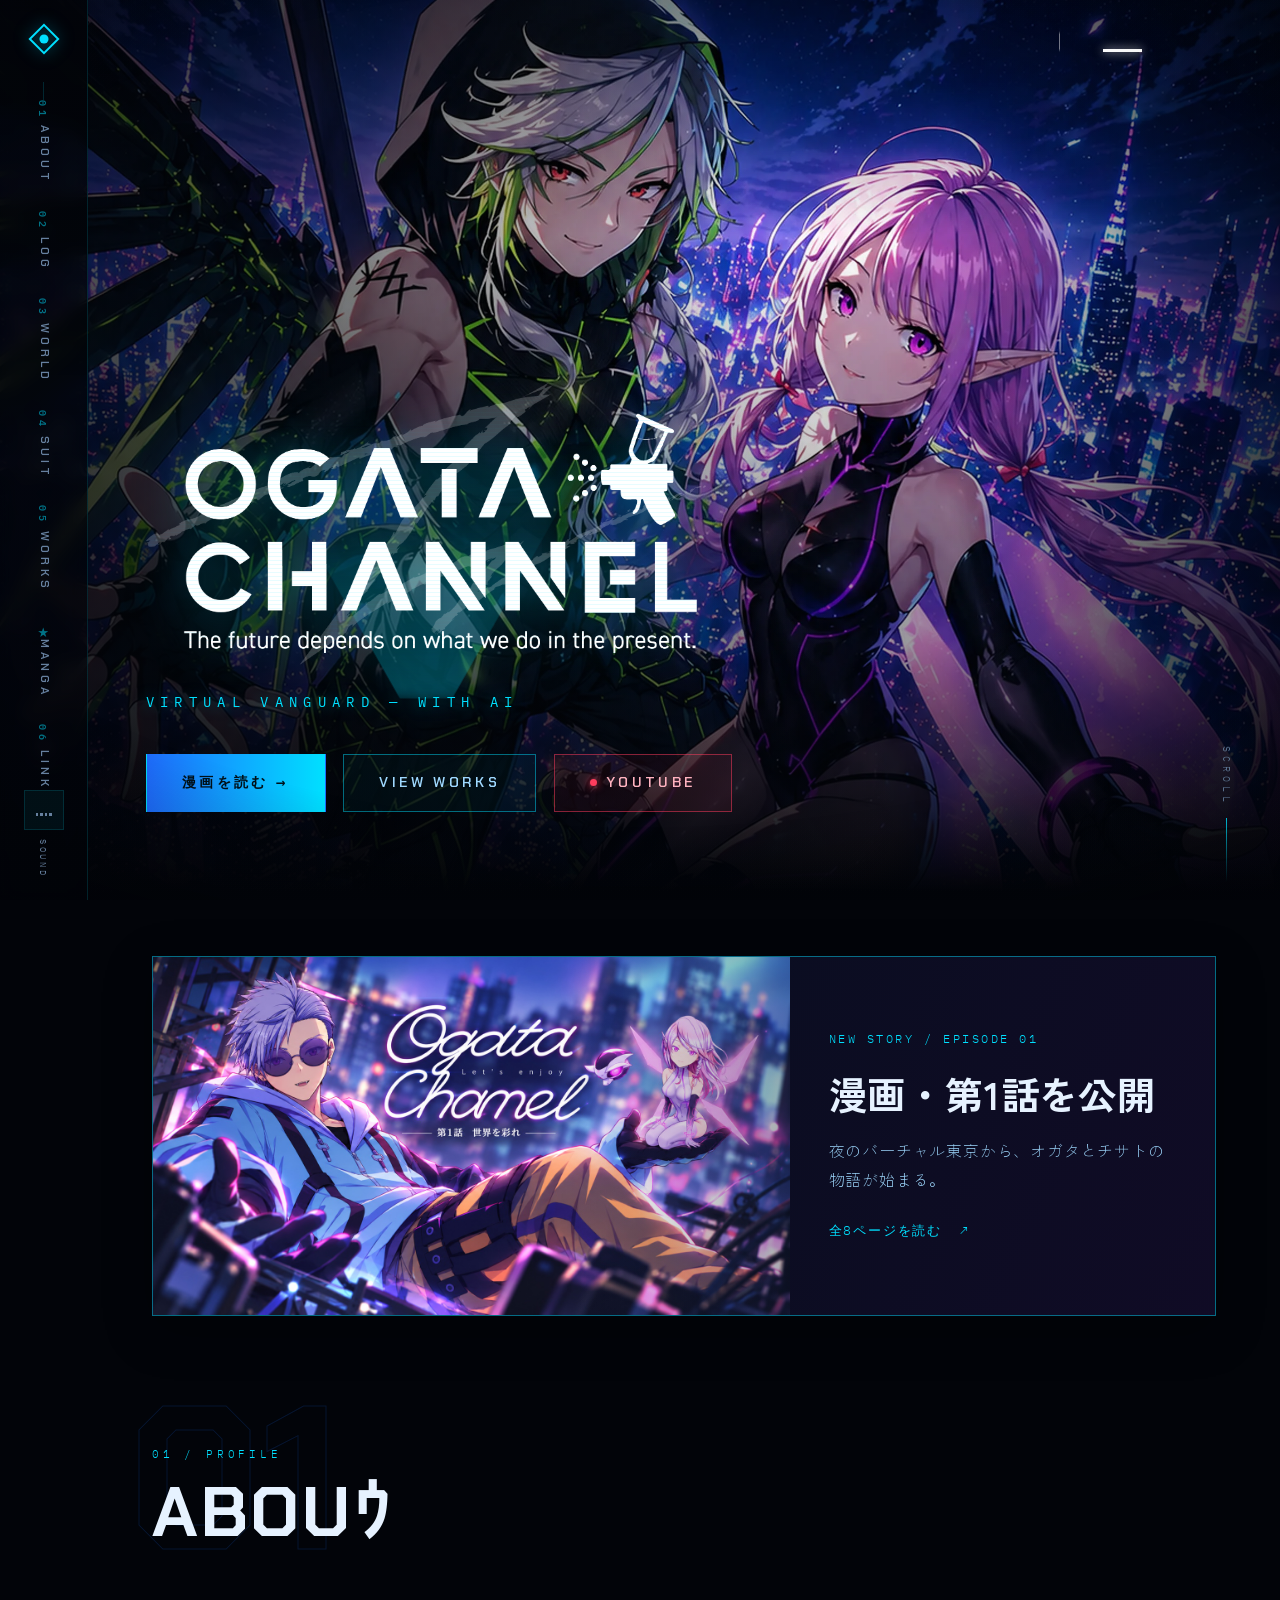
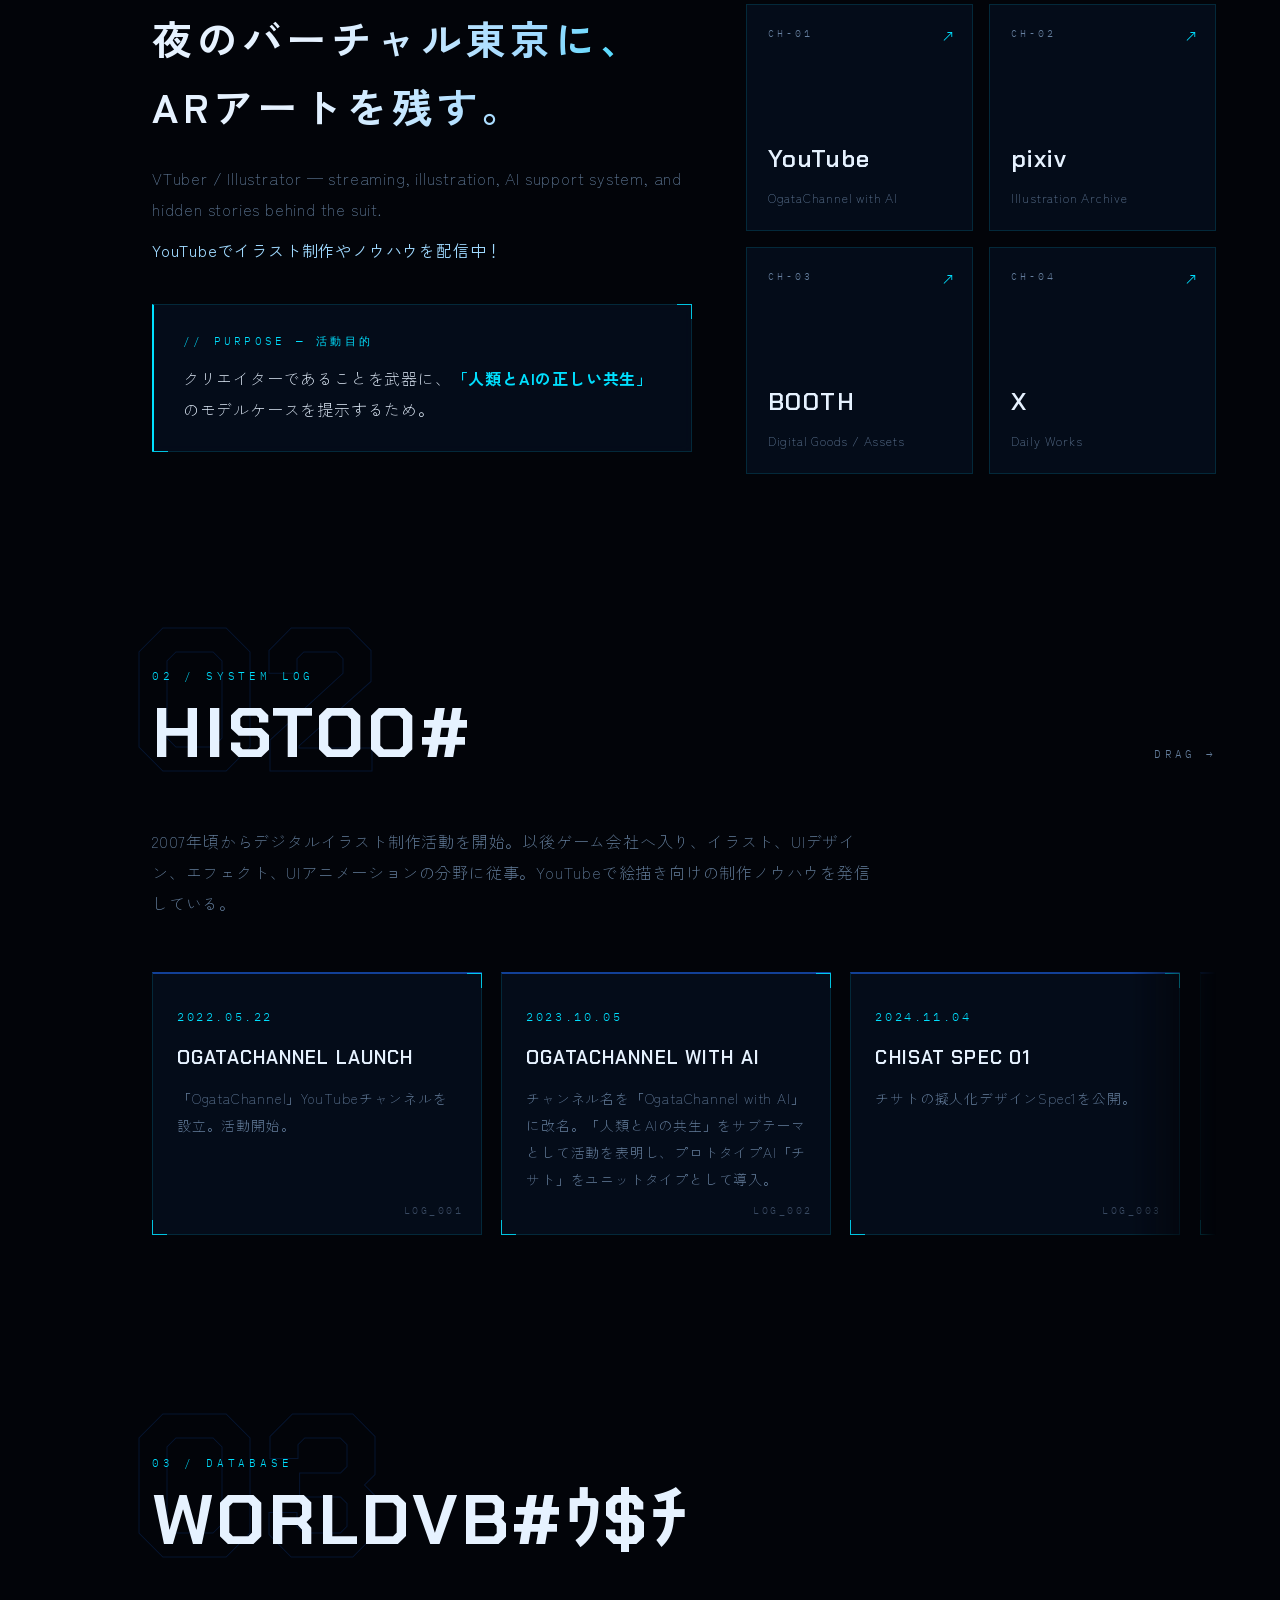
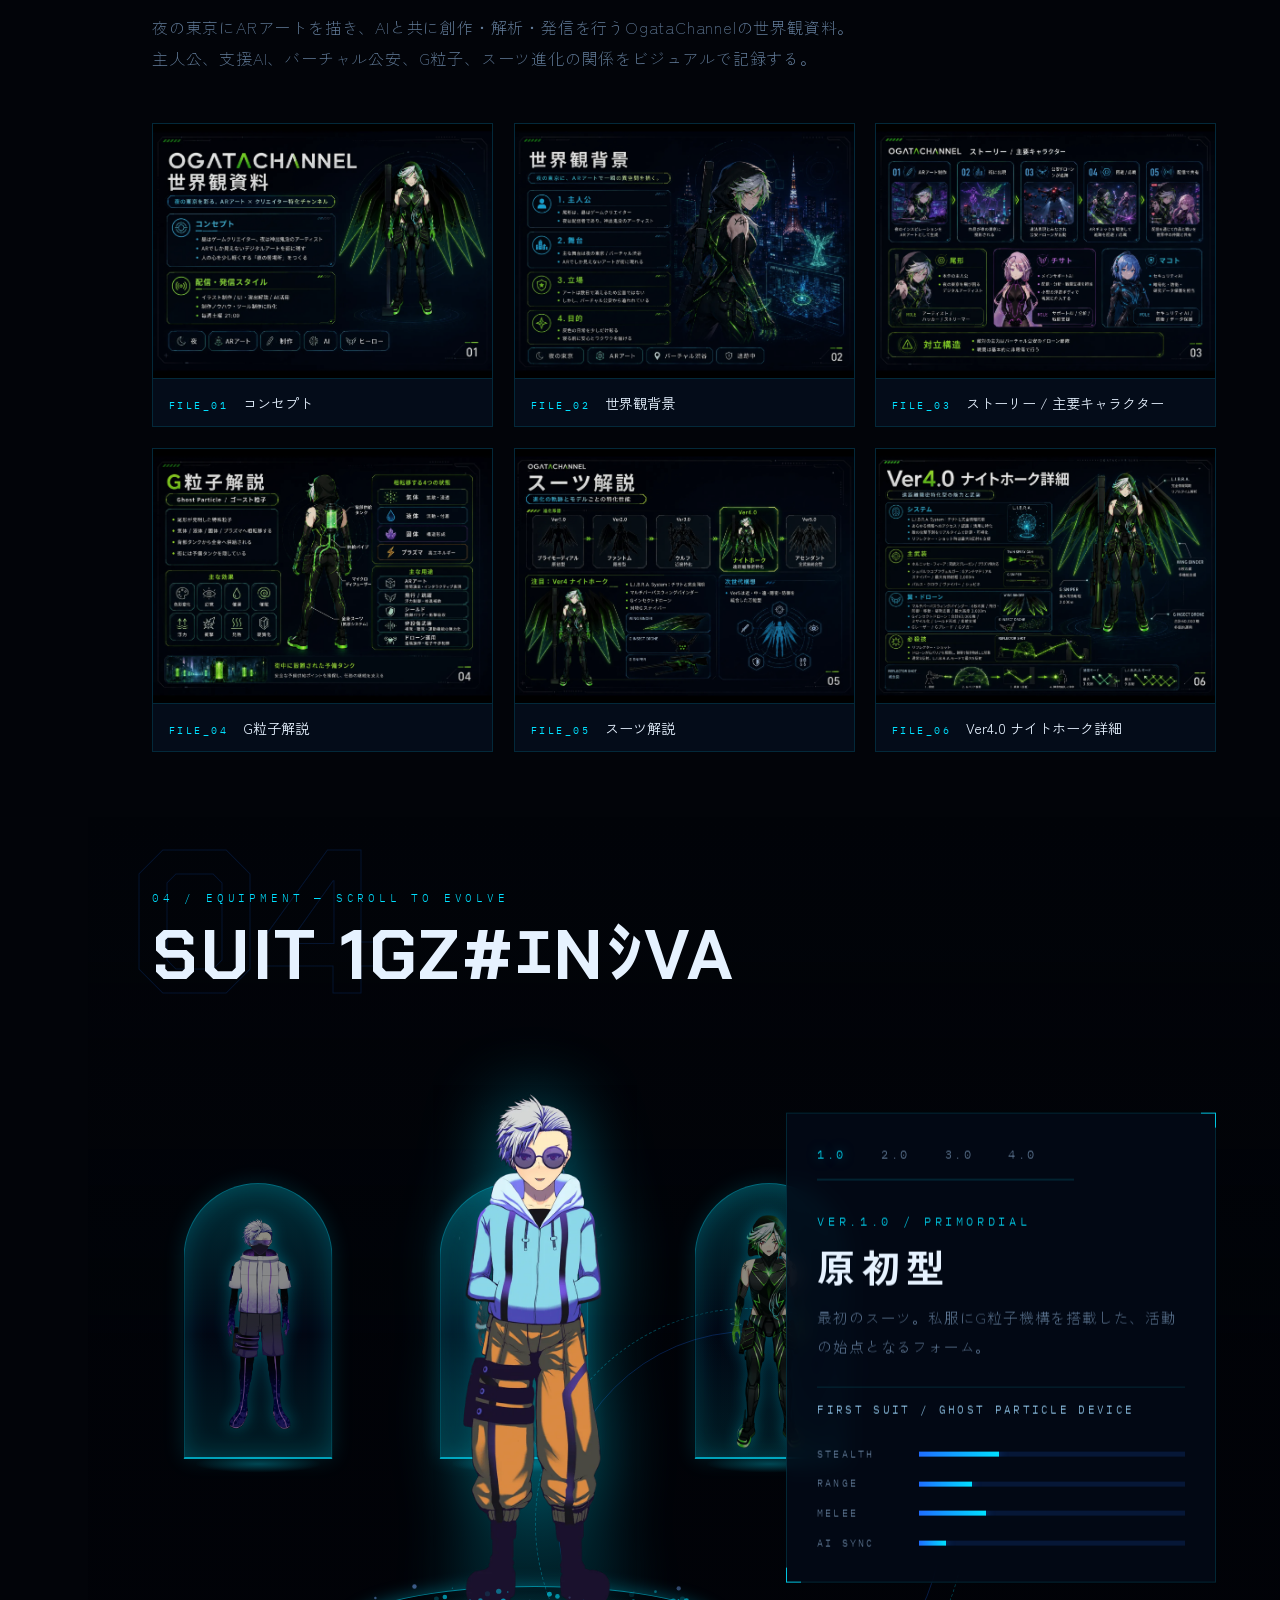
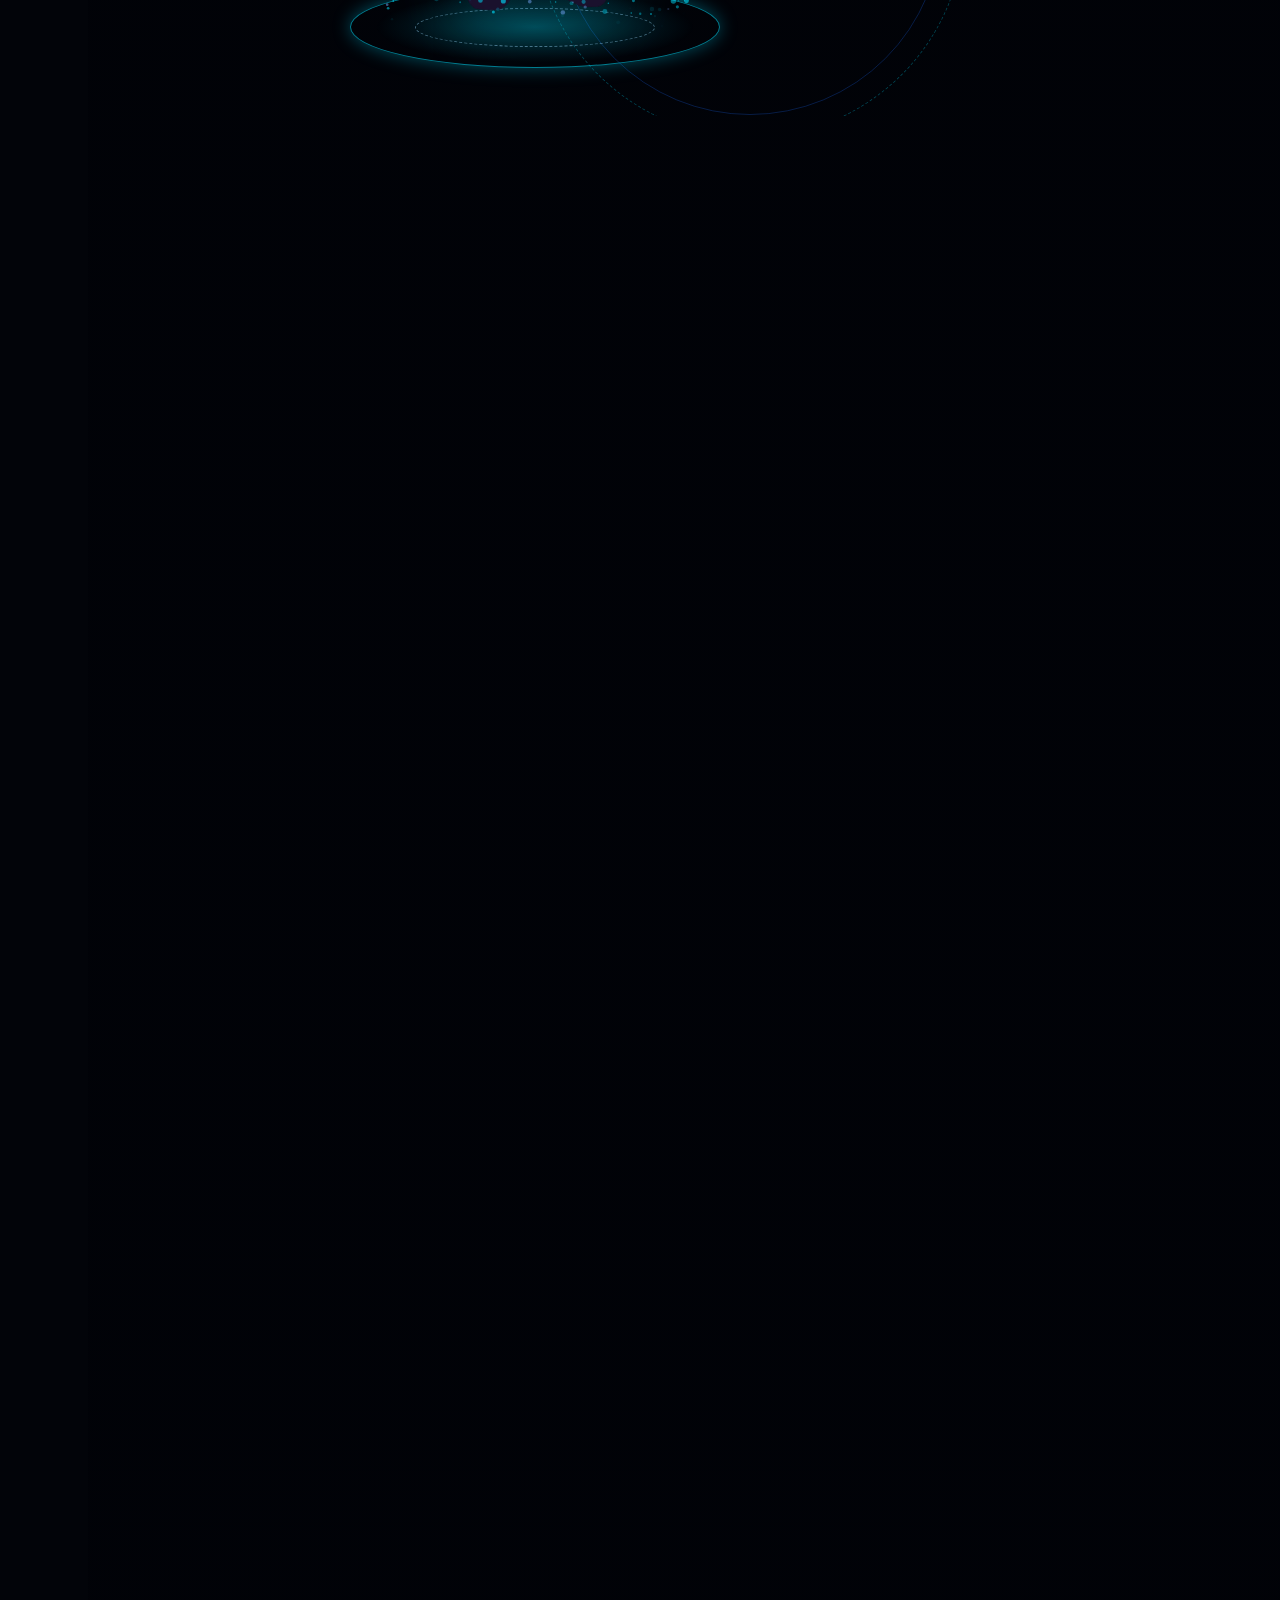
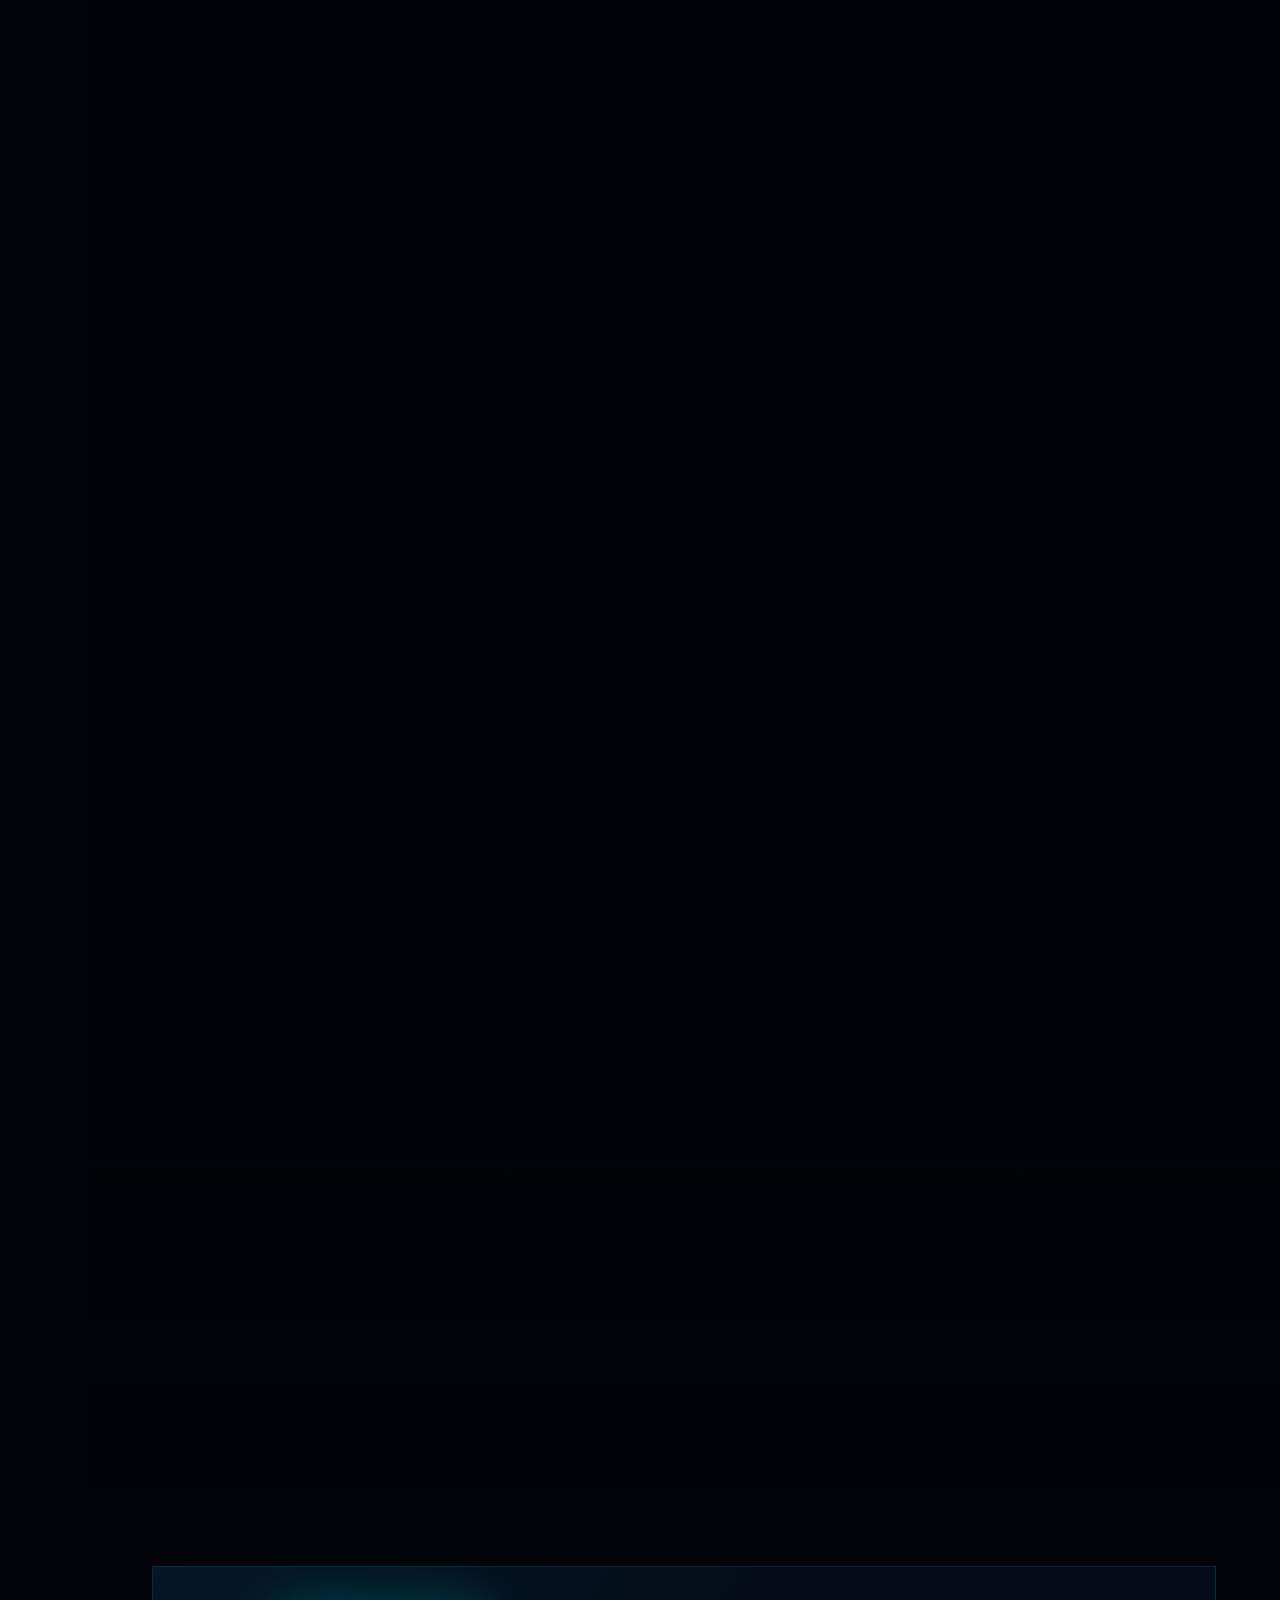
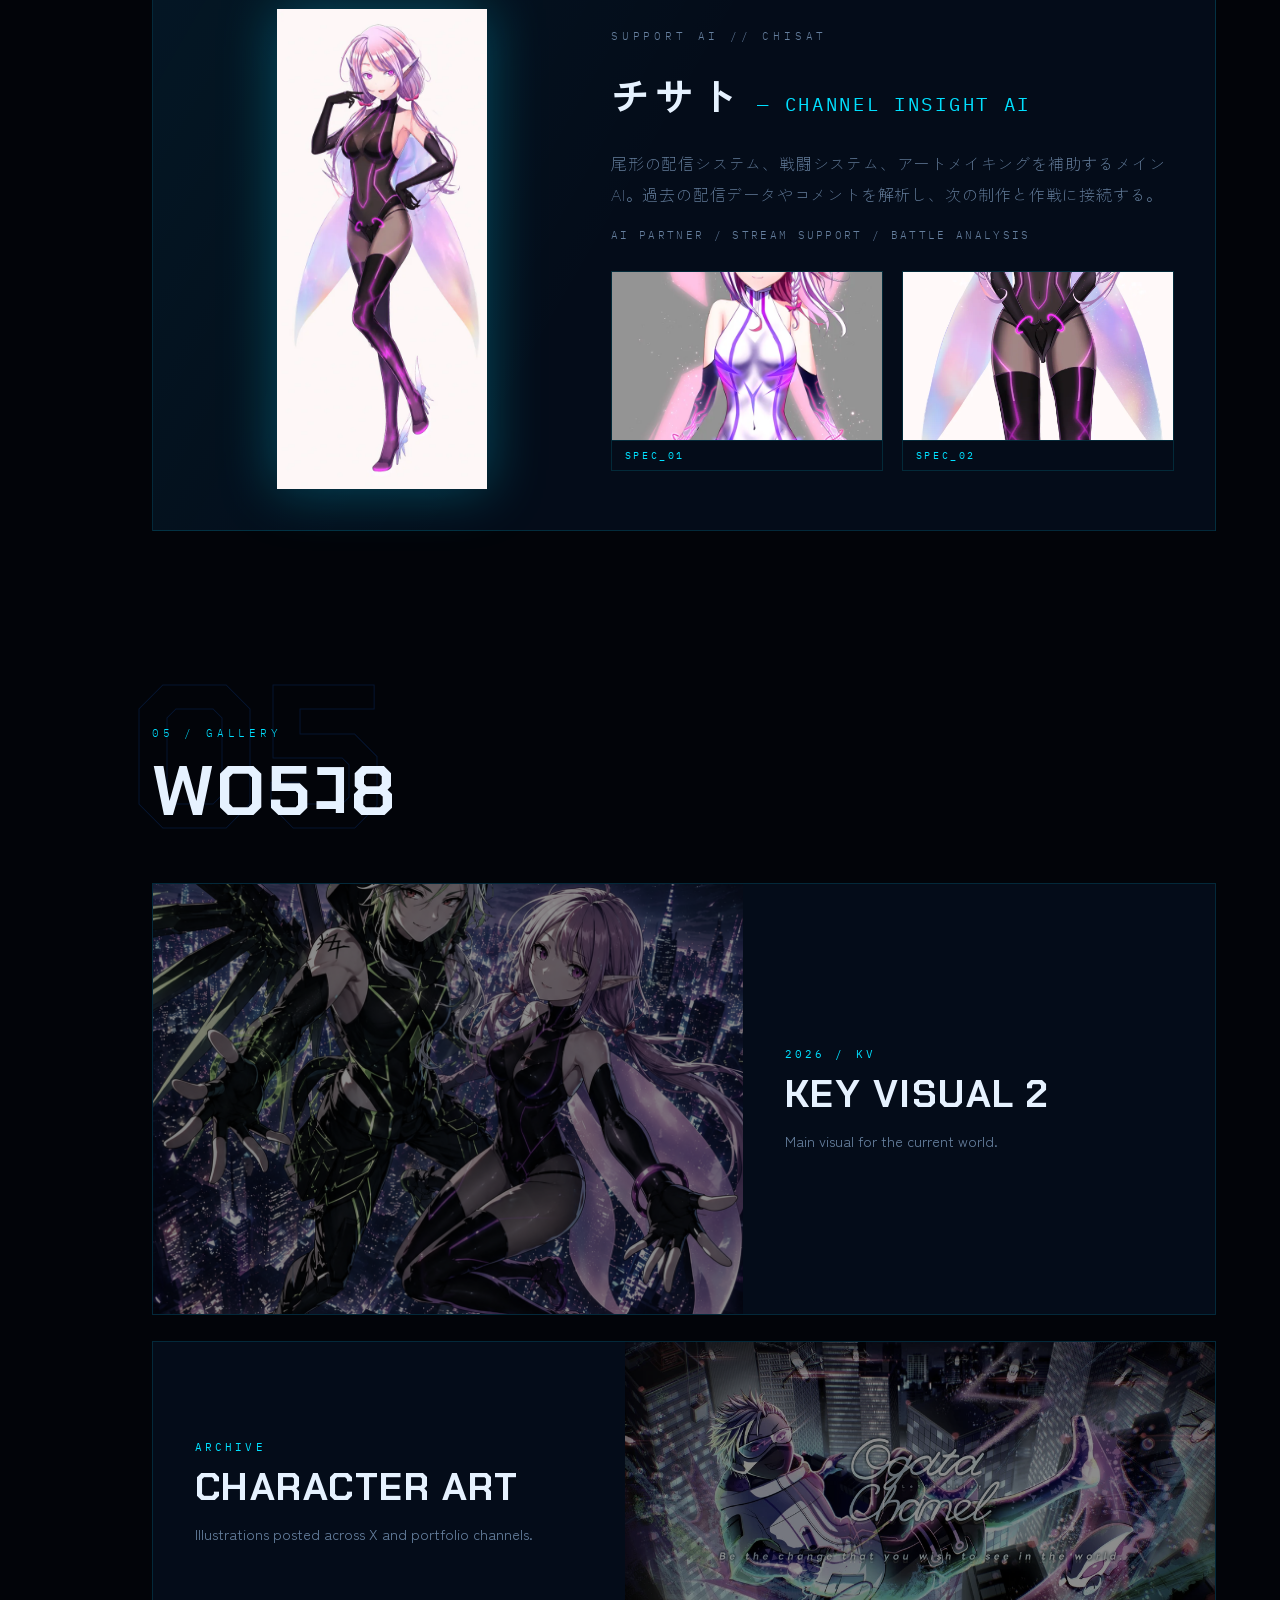
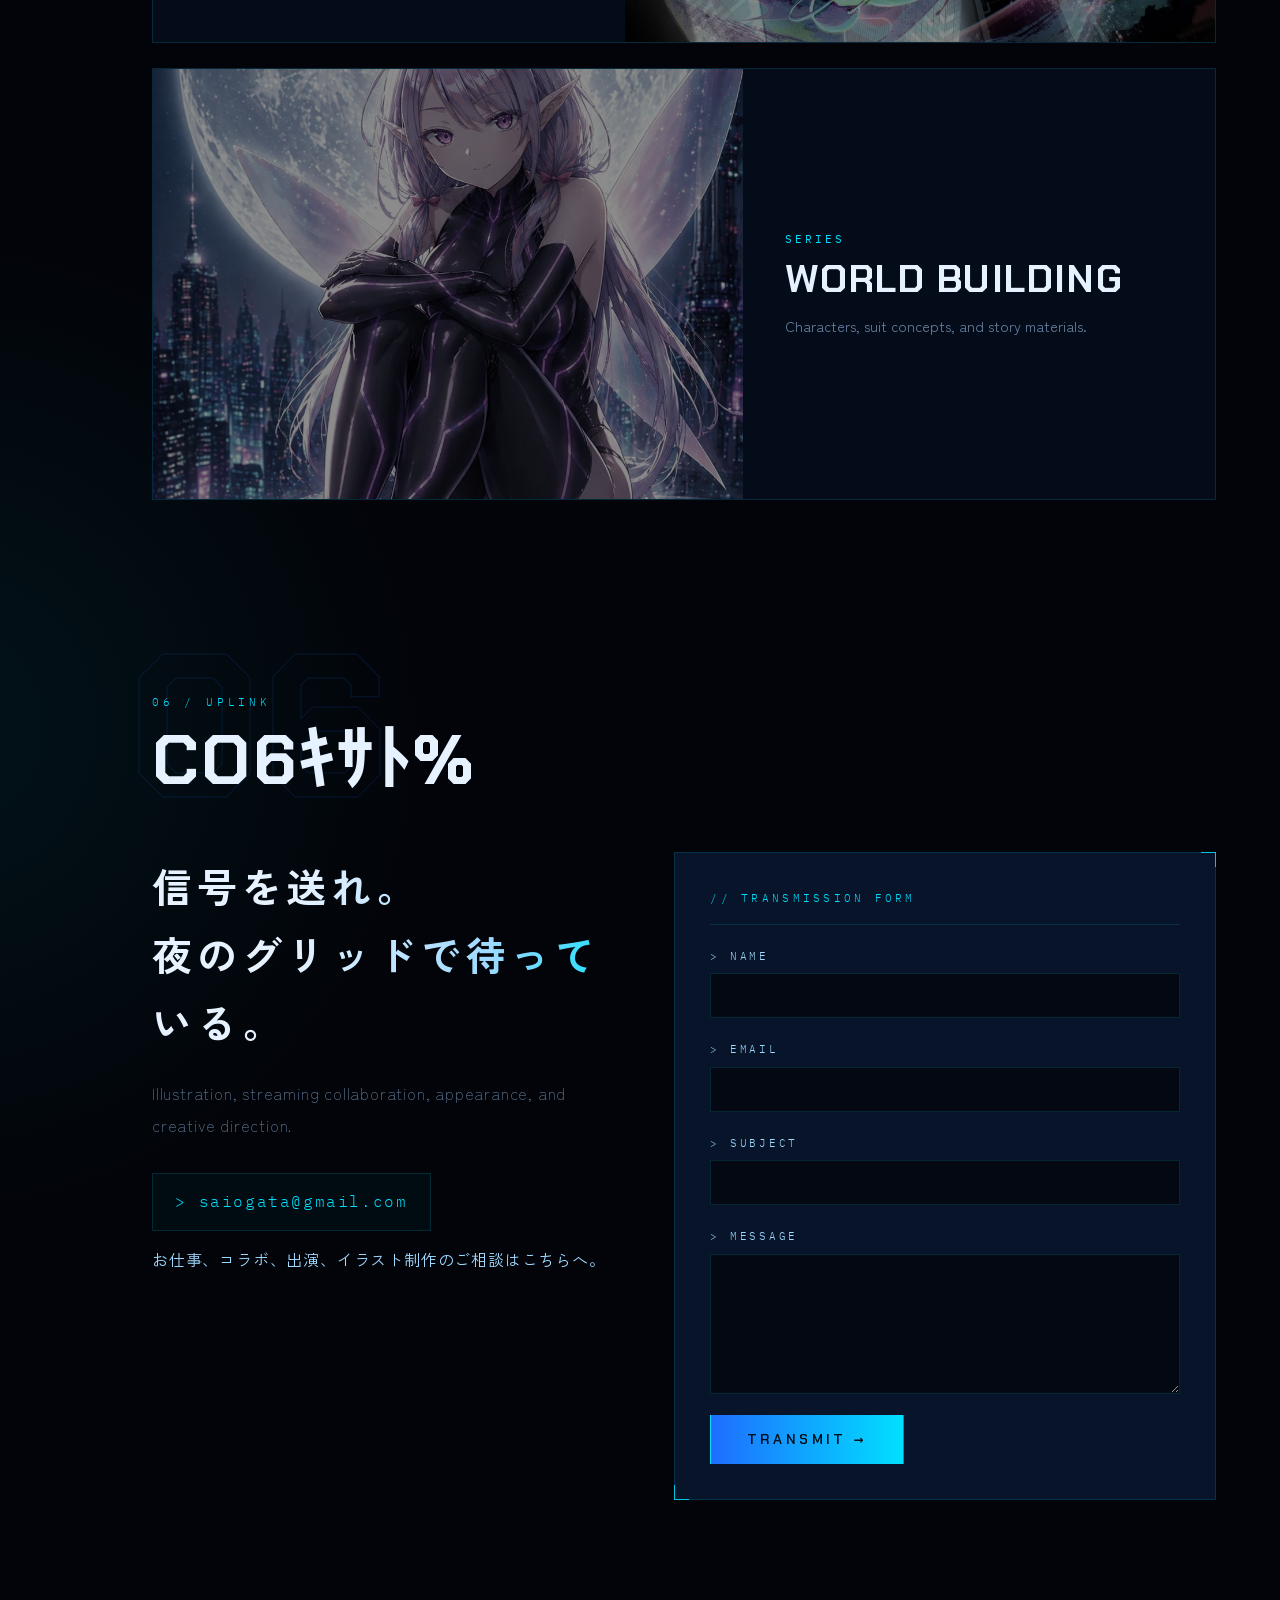
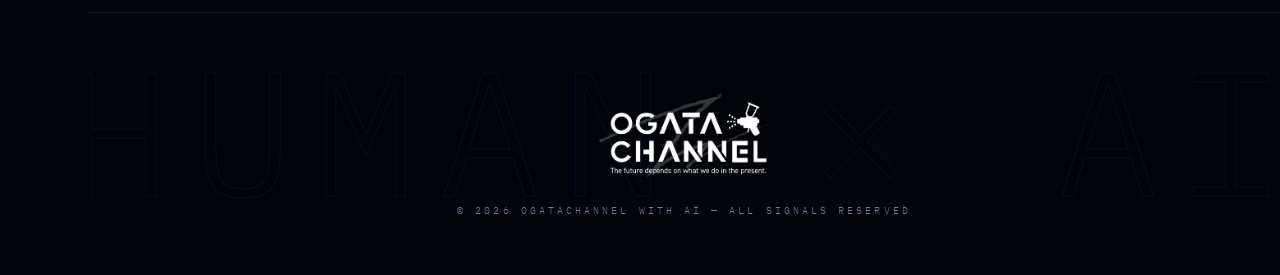
==== commit 55608a5c: "Publish OgataChannel manga episode one" ====
--- a/index.html
+++ b/index.html
@@ -14,7 +14,7 @@
       href="https://fonts.googleapis.com/css2?family=Chakra+Petch:wght@400;500;600;700&family=IBM+Plex+Mono:wght@400;500&family=Shippori+Mincho:wght@500;600;700&family=Zen+Kaku+Gothic+New:wght@300;400;500;700&display=swap"
       rel="stylesheet"
     >
-    <link rel="stylesheet" href="styles.css?v=16">
+    <link rel="stylesheet" href="styles.css?v=17">
   </head>
   <body>
     <!-- boot sequence -->
@@ -56,6 +56,7 @@
         <a href="#worldview" data-sec="worldview"><span>03</span>WORLD</a>
         <a href="#suits" data-sec="suits"><span>04</span>SUIT</a>
         <a href="#works" data-sec="works"><span>05</span>WORKS</a>
+        <a href="manga.html"><span>★</span>MANGA</a>
         <a href="#contact" data-sec="contact"><span>06</span>LINK</a>
       </nav>
       <div class="rail-bottom">
@@ -80,6 +81,7 @@
         <a href="#worldview"><span>03</span>WORLD</a>
         <a href="#suits"><span>04</span>SUIT</a>
         <a href="#works"><span>05</span>WORKS</a>
+        <a href="manga.html"><span>★</span>MANGA</a>
         <a href="#contact"><span>06</span>LINK</a>
       </nav>
       <button class="bgm-toggle bgm-toggle-mobile" type="button" aria-pressed="false">
@@ -114,8 +116,8 @@
           </h1>
           <p class="withai mono">VIRTUAL VANGUARD — WITH AI</p>
           <div class="hero-actions">
-            <a class="btn btn-fill" href="#works" data-hover>VIEW WORKS</a>
-            <a class="btn btn-line" href="#worldview" data-hover>EXPLORE STORY</a>
+            <a class="btn btn-fill" href="manga.html" data-hover>漫画を読む →</a>
+            <a class="btn btn-line" href="#works" data-hover>VIEW WORKS</a>
             <a class="btn btn-yt" href="https://www.youtube.com/user/Saifa17" target="_blank" rel="noreferrer" data-hover>
               <span class="live-dot" aria-hidden="true"></span>YOUTUBE
             </a>
@@ -128,6 +130,21 @@
 
         <a class="scroll-sign mono" href="#about" data-hover aria-label="Aboutへ移動">
           <span>SCROLL</span><i></i>
+        </a>
+      </section>
+
+      <!-- ============ MANGA ============ -->
+      <section class="manga-feature" aria-labelledby="manga-feature-title">
+        <a class="manga-feature-link" href="manga.html" data-hover>
+          <div class="manga-feature-art">
+            <img src="assets/manga/chapter-01/03.jpg" alt="OgataChannel 漫画 第1話の扉絵" loading="lazy" width="1536" height="864">
+          </div>
+          <div class="manga-feature-copy">
+            <p class="mono manga-feature-kicker">NEW STORY / EPISODE 01</p>
+            <h2 id="manga-feature-title">漫画・第1話を公開</h2>
+            <p>夜のバーチャル東京から、オガタとチサトの物語が始まる。</p>
+            <span class="manga-feature-cta mono">全8ページを読む <span aria-hidden="true">↗</span></span>
+          </div>
         </a>
       </section>
 
--- a/styles.css
+++ b/styles.css
@@ -649,6 +649,57 @@
 }
 
 /* ---------- blocks ---------- */
+.manga-feature {
+  max-width: 1240px;
+  margin: 3.5rem auto 0;
+  padding: 0 5vw;
+}
+.manga-feature-link {
+  display: grid;
+  grid-template-columns: minmax(0, 1.2fr) minmax(290px, 0.8fr);
+  min-height: 310px;
+  color: var(--ink);
+  border: 1px solid var(--line-strong);
+  background: linear-gradient(115deg, rgba(6, 16, 32, 0.92), rgba(17, 12, 40, 0.93));
+  overflow: hidden;
+  box-shadow: 0 14px 45px rgba(0, 0, 0, 0.3);
+  transition: border-color 0.25s, box-shadow 0.25s, transform 0.25s;
+}
+.manga-feature-link:hover {
+  border-color: var(--cyan);
+  box-shadow: 0 18px 60px rgba(0, 224, 255, 0.13);
+  transform: translateY(-3px);
+}
+.manga-feature-art { position: relative; min-height: 310px; overflow: hidden; }
+.manga-feature-art::after {
+  content: ""; position: absolute; inset: 0;
+  background: linear-gradient(90deg, transparent 65%, rgba(6, 16, 32, 0.35));
+}
+.manga-feature-art img {
+  width: 100%; height: 100%; object-fit: cover; display: block;
+  transition: transform 0.45s;
+}
+.manga-feature-link:hover img { transform: scale(1.04); }
+.manga-feature-copy {
+  display: flex; flex-direction: column; justify-content: center;
+  padding: 2.5rem clamp(1.5rem, 3vw, 3rem);
+}
+.manga-feature-kicker {
+  font-size: 0.72rem; letter-spacing: 0.22em; color: var(--cyan);
+  margin-bottom: 1.1rem;
+}
+.manga-feature-copy h2 {
+  font-family: var(--font-jp); font-size: clamp(1.65rem, 3vw, 2.5rem);
+  margin: 0 0 1rem; line-height: 1.35;
+}
+.manga-feature-copy > p:not(.manga-feature-kicker) {
+  color: var(--ice); line-height: 1.8; margin-bottom: 1.6rem;
+}
+.manga-feature-cta {
+  color: var(--cyan); font-size: 0.8rem; letter-spacing: 0.14em;
+}
+.manga-feature-cta span { margin-left: 0.5rem; }
+
 .block {
   position: relative;
   max-width: 1240px;
@@ -1380,6 +1431,11 @@
   .hero-actions .btn { padding: 0.75rem 1.35rem; font-size: 0.76rem; letter-spacing: 0.18em; }
   .scroll-sign { right: 1rem; bottom: 1.2rem; }
   .block { padding: 5.5rem 1.4rem 2.5rem; }
+  .manga-feature { margin-top: 1.5rem; padding: 0 1.4rem; }
+  .manga-feature-link { grid-template-columns: 1fr; }
+  .manga-feature-art { min-height: 0; aspect-ratio: 16 / 9; }
+  .manga-feature-art::after { background: linear-gradient(0deg, rgba(6, 16, 32, 0.2), transparent); }
+  .manga-feature-copy { padding: 1.5rem; }
   .block-ghost { left: -0.4rem; top: -3rem; }
   .about-links { grid-template-columns: 1fr 1fr; }
   .sq-link { aspect-ratio: auto; min-height: 130px; }
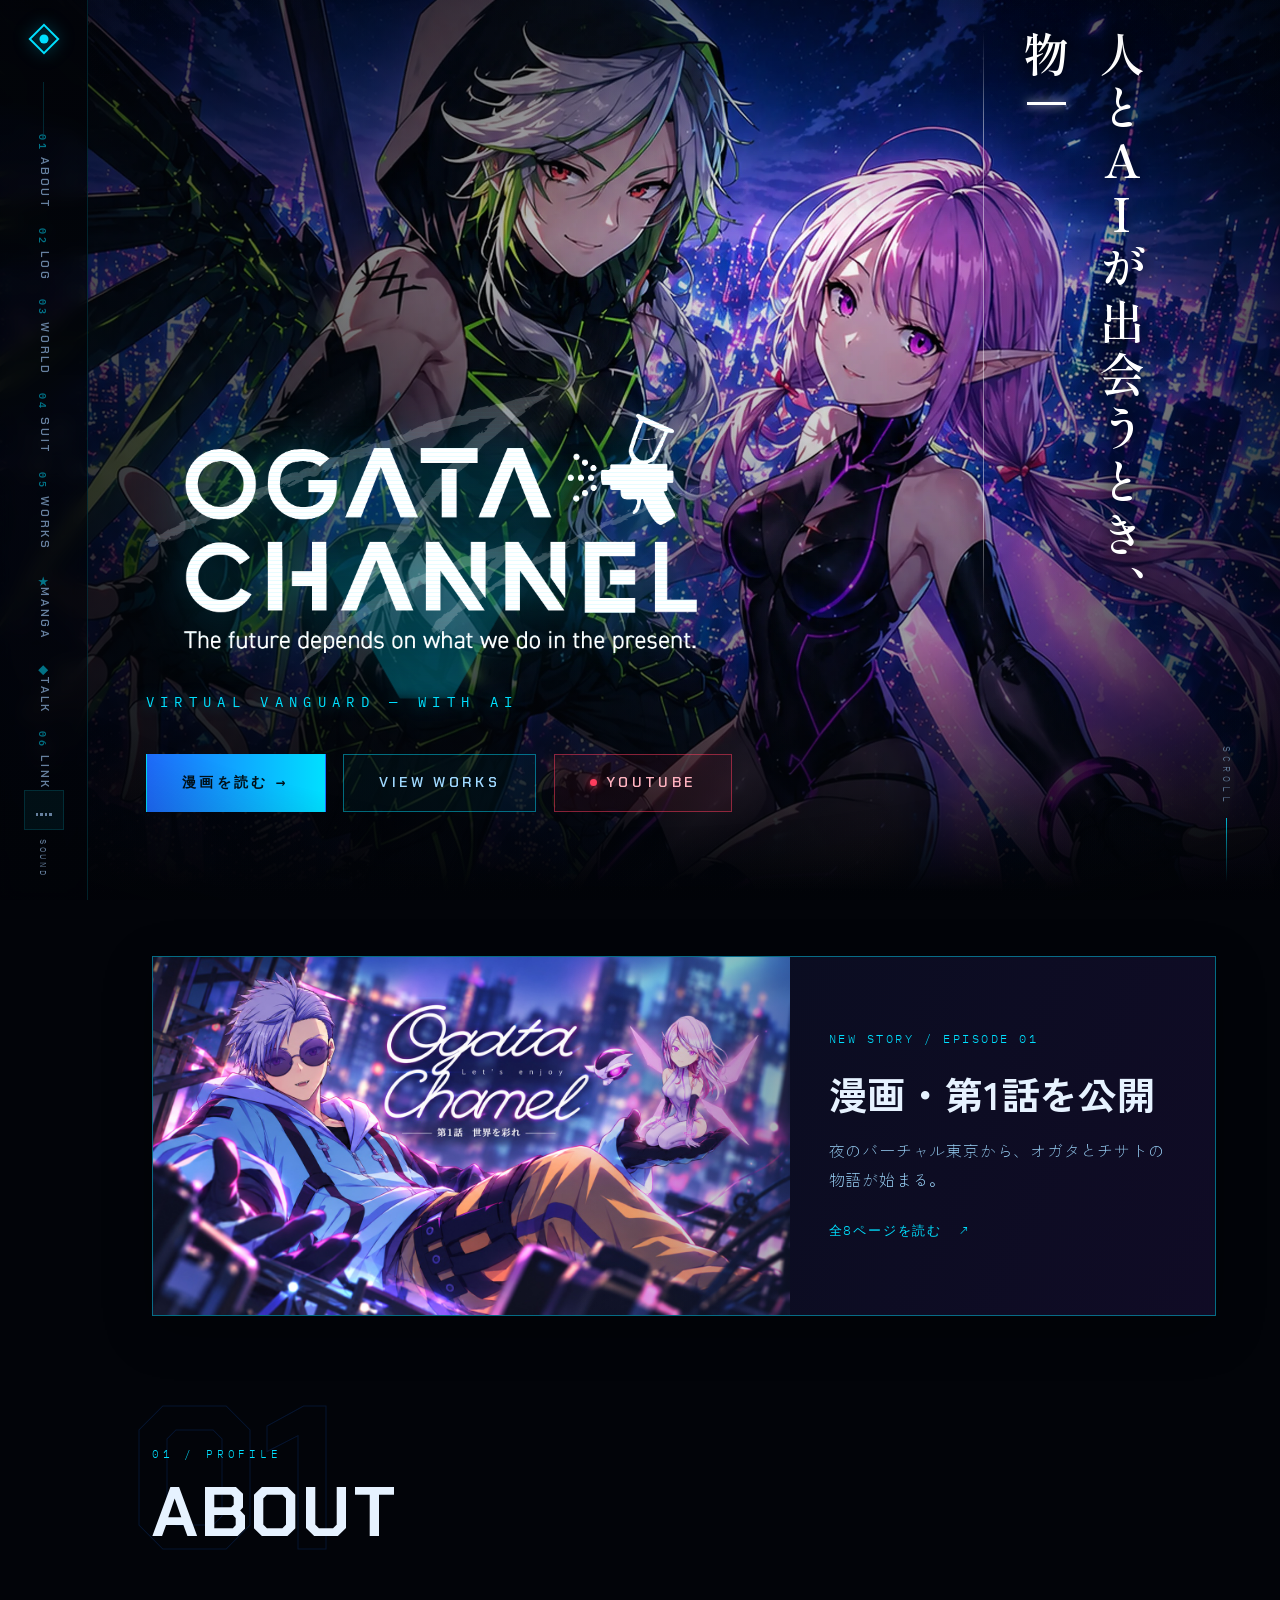
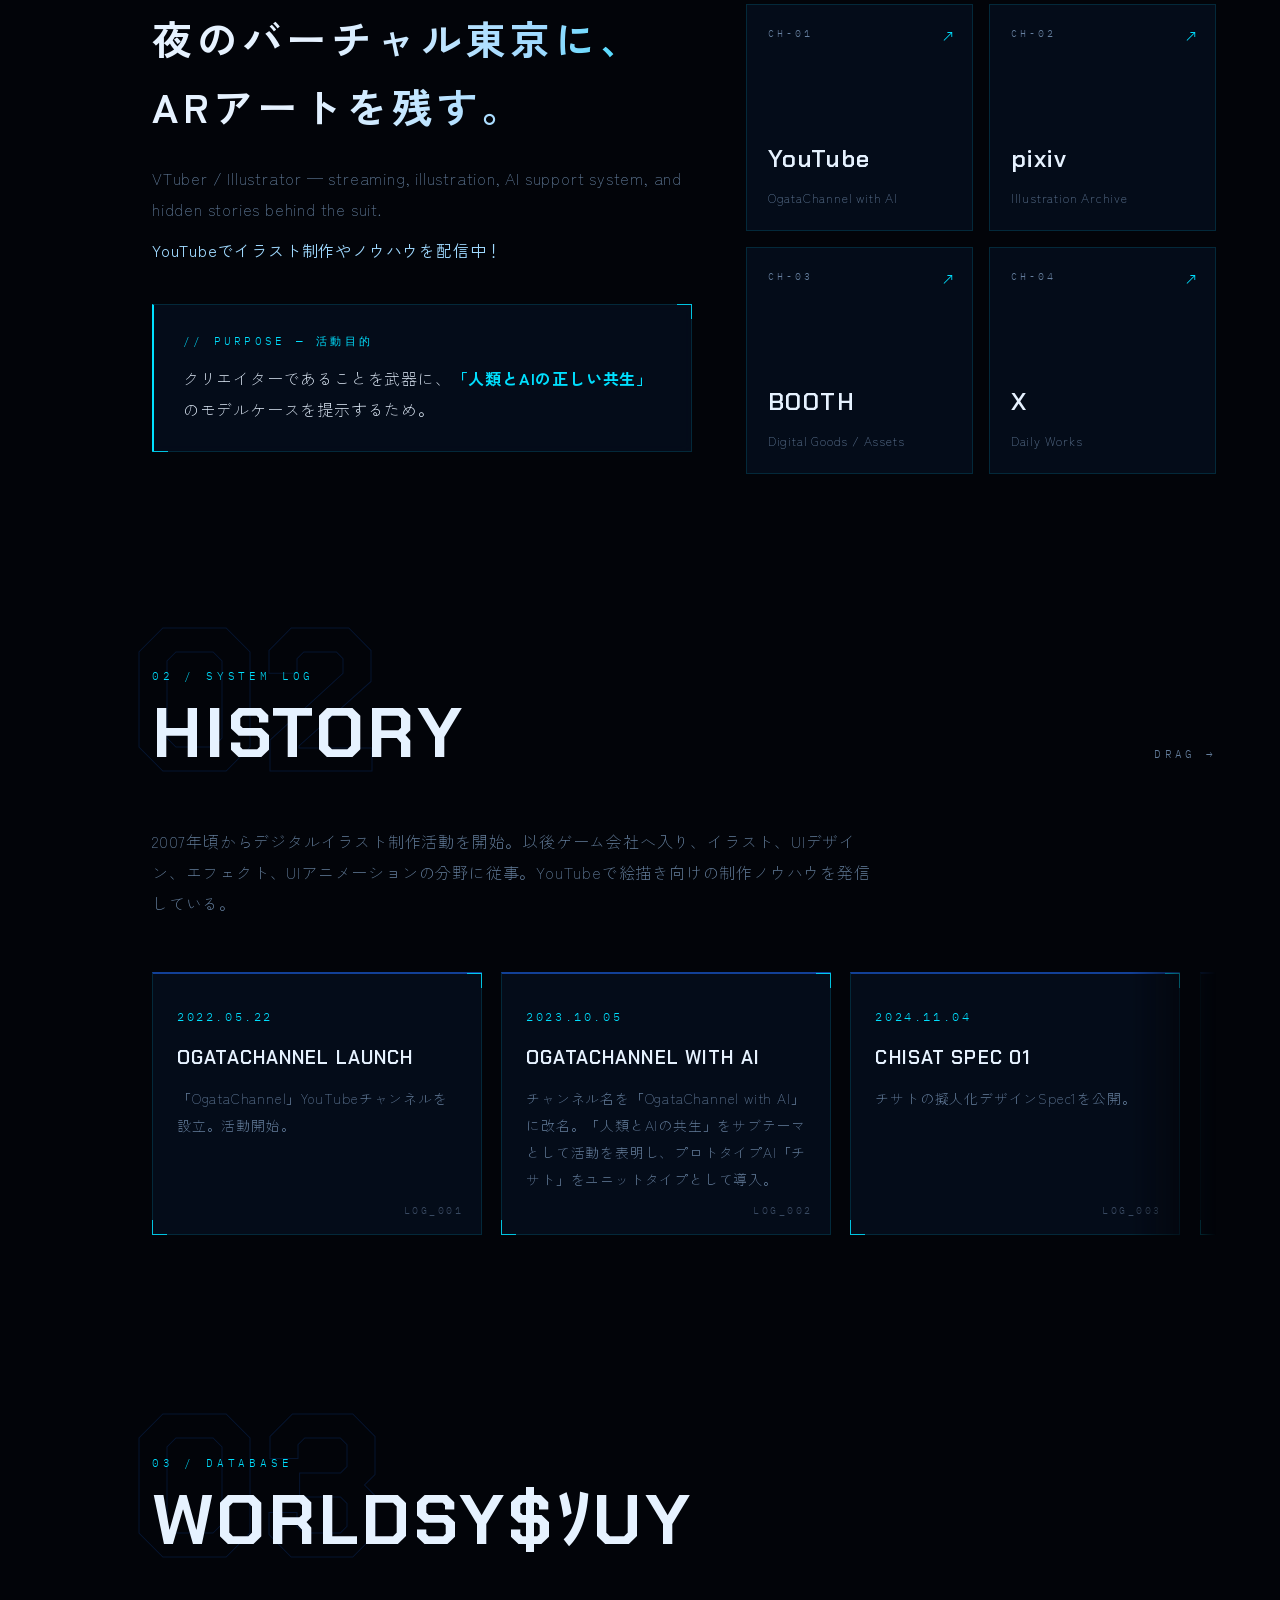
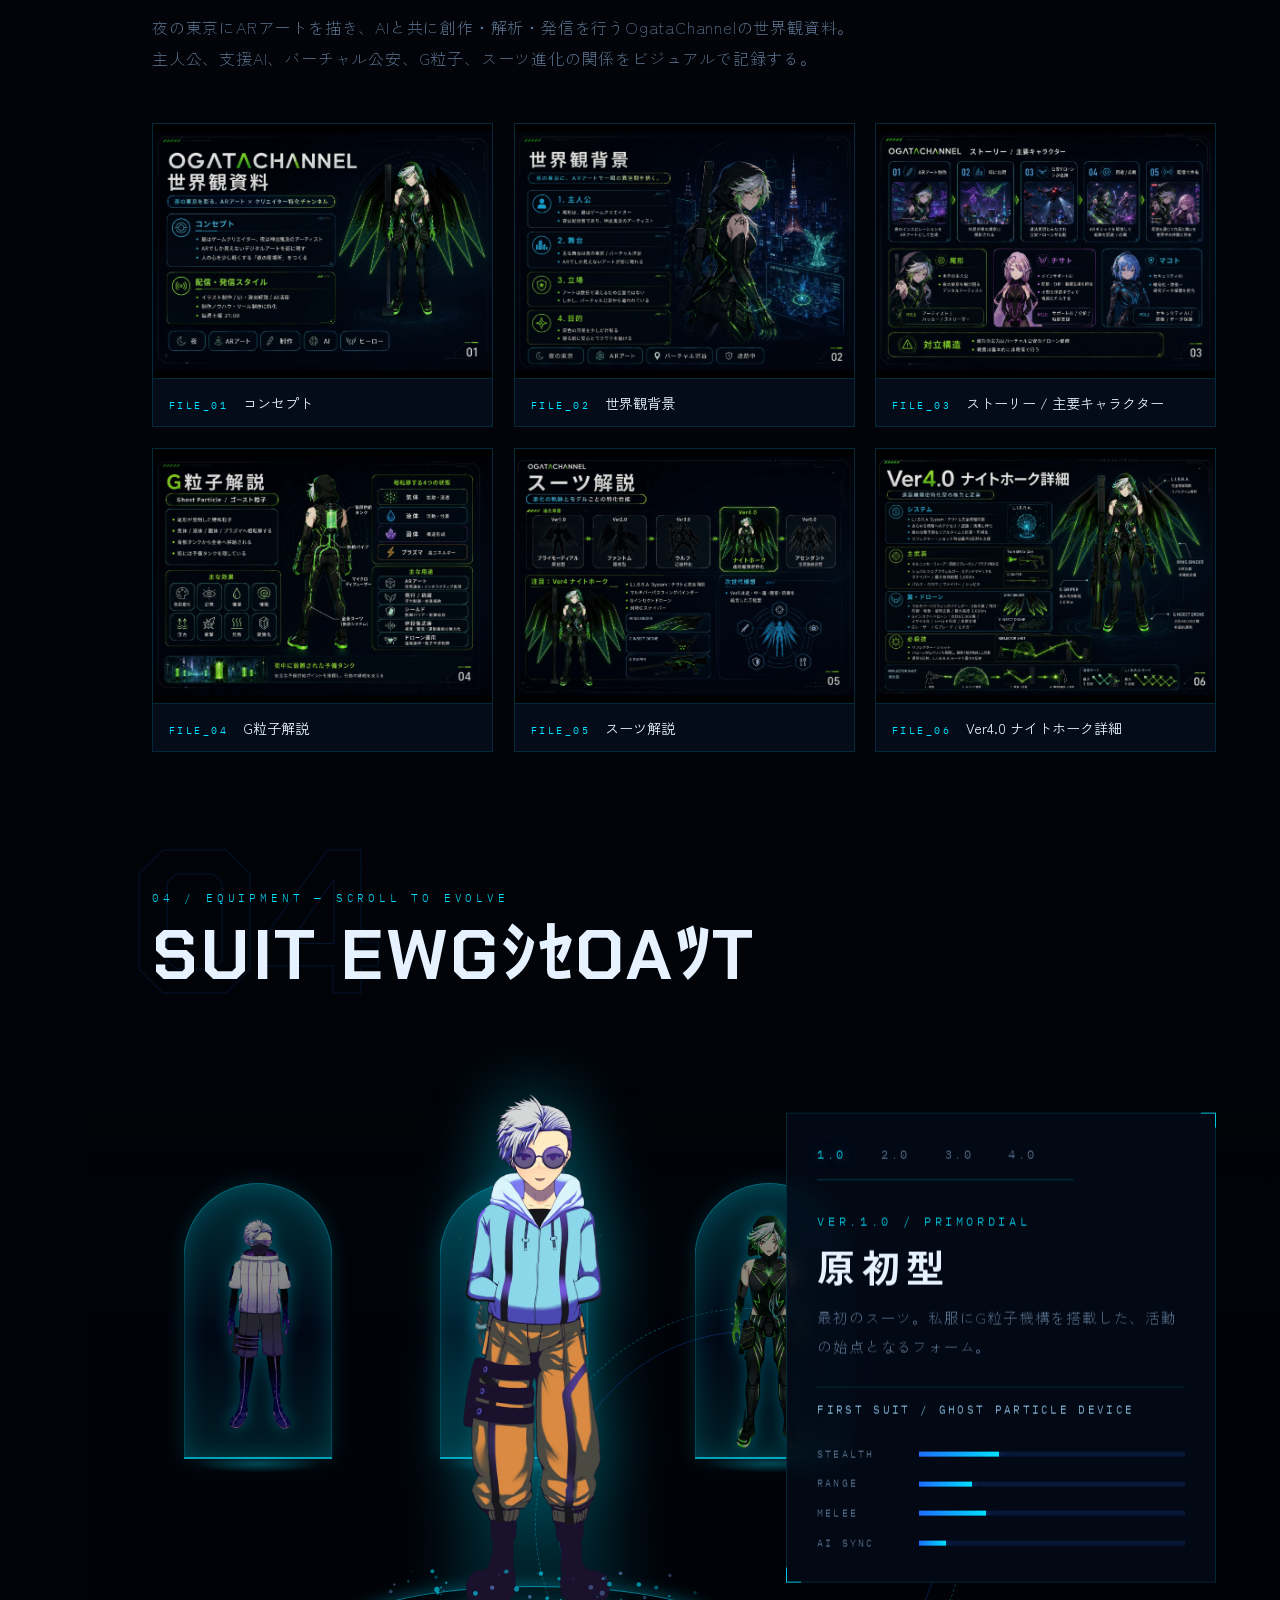
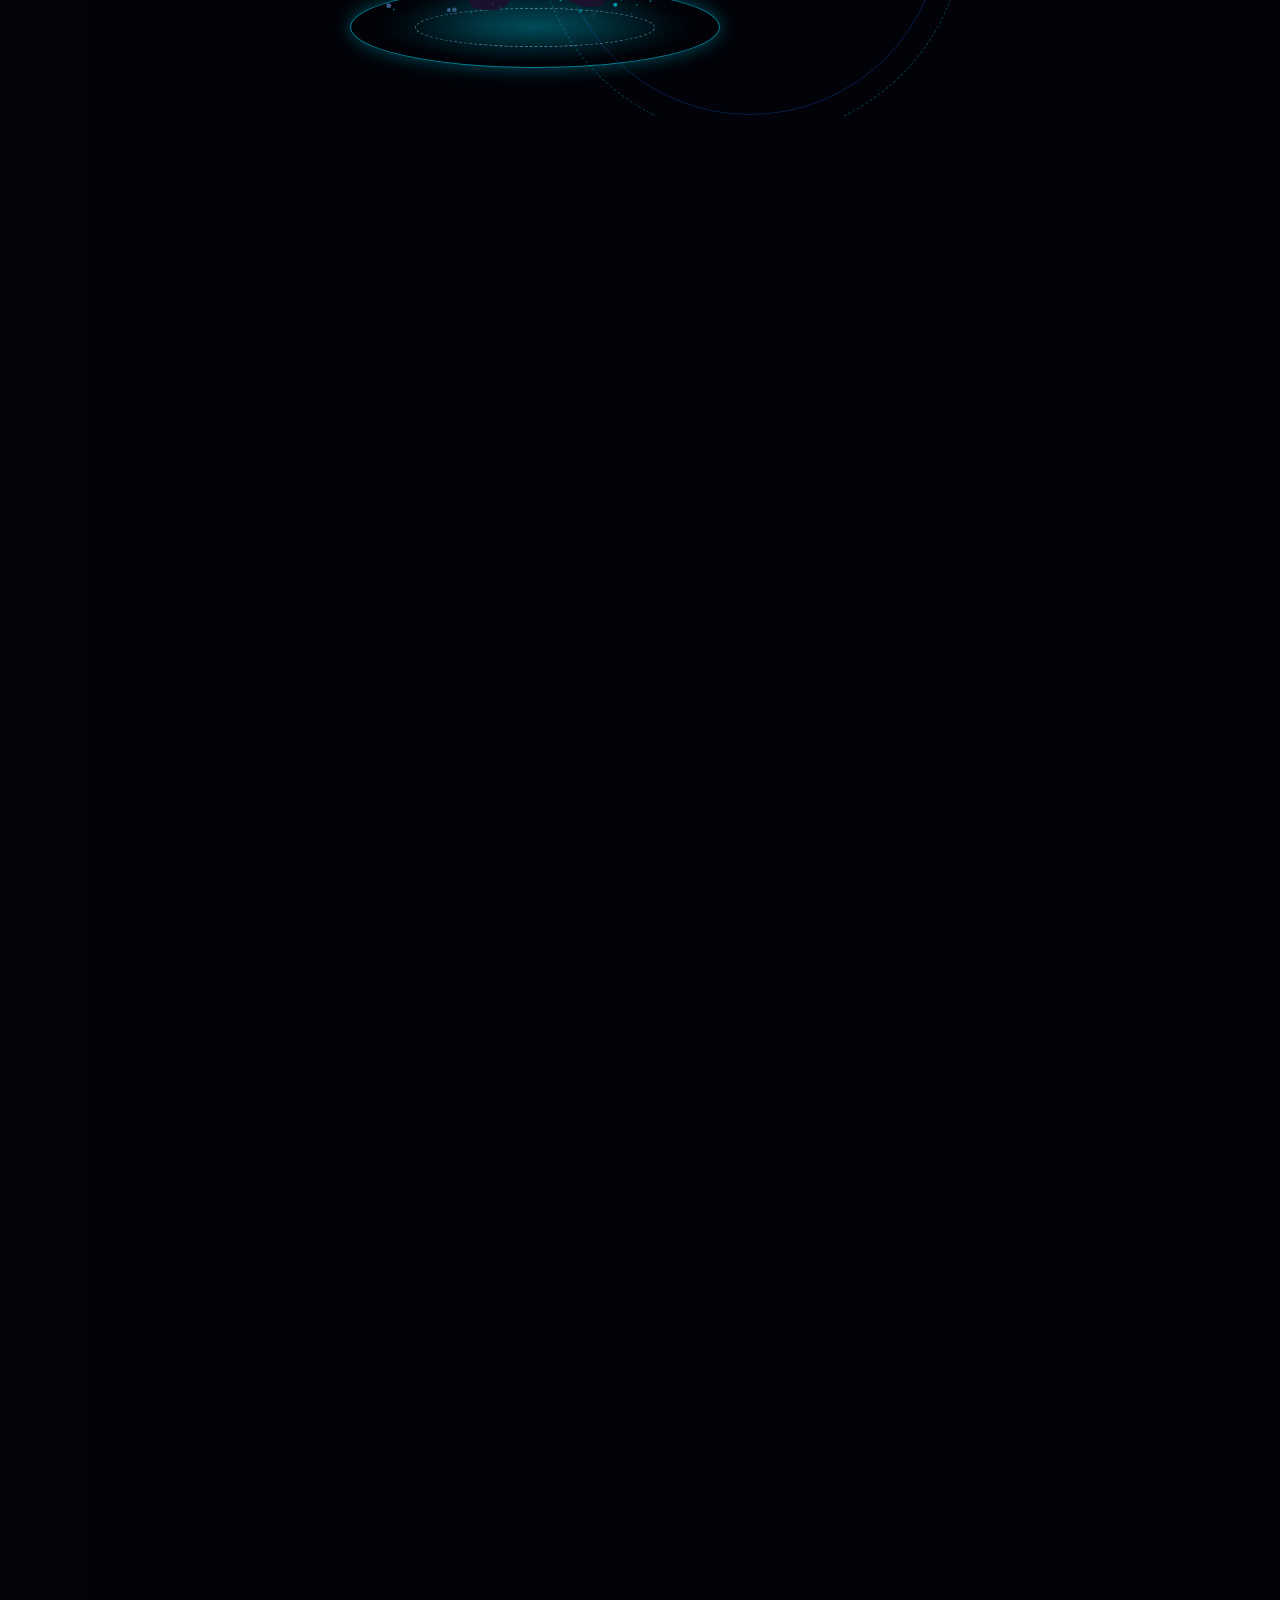
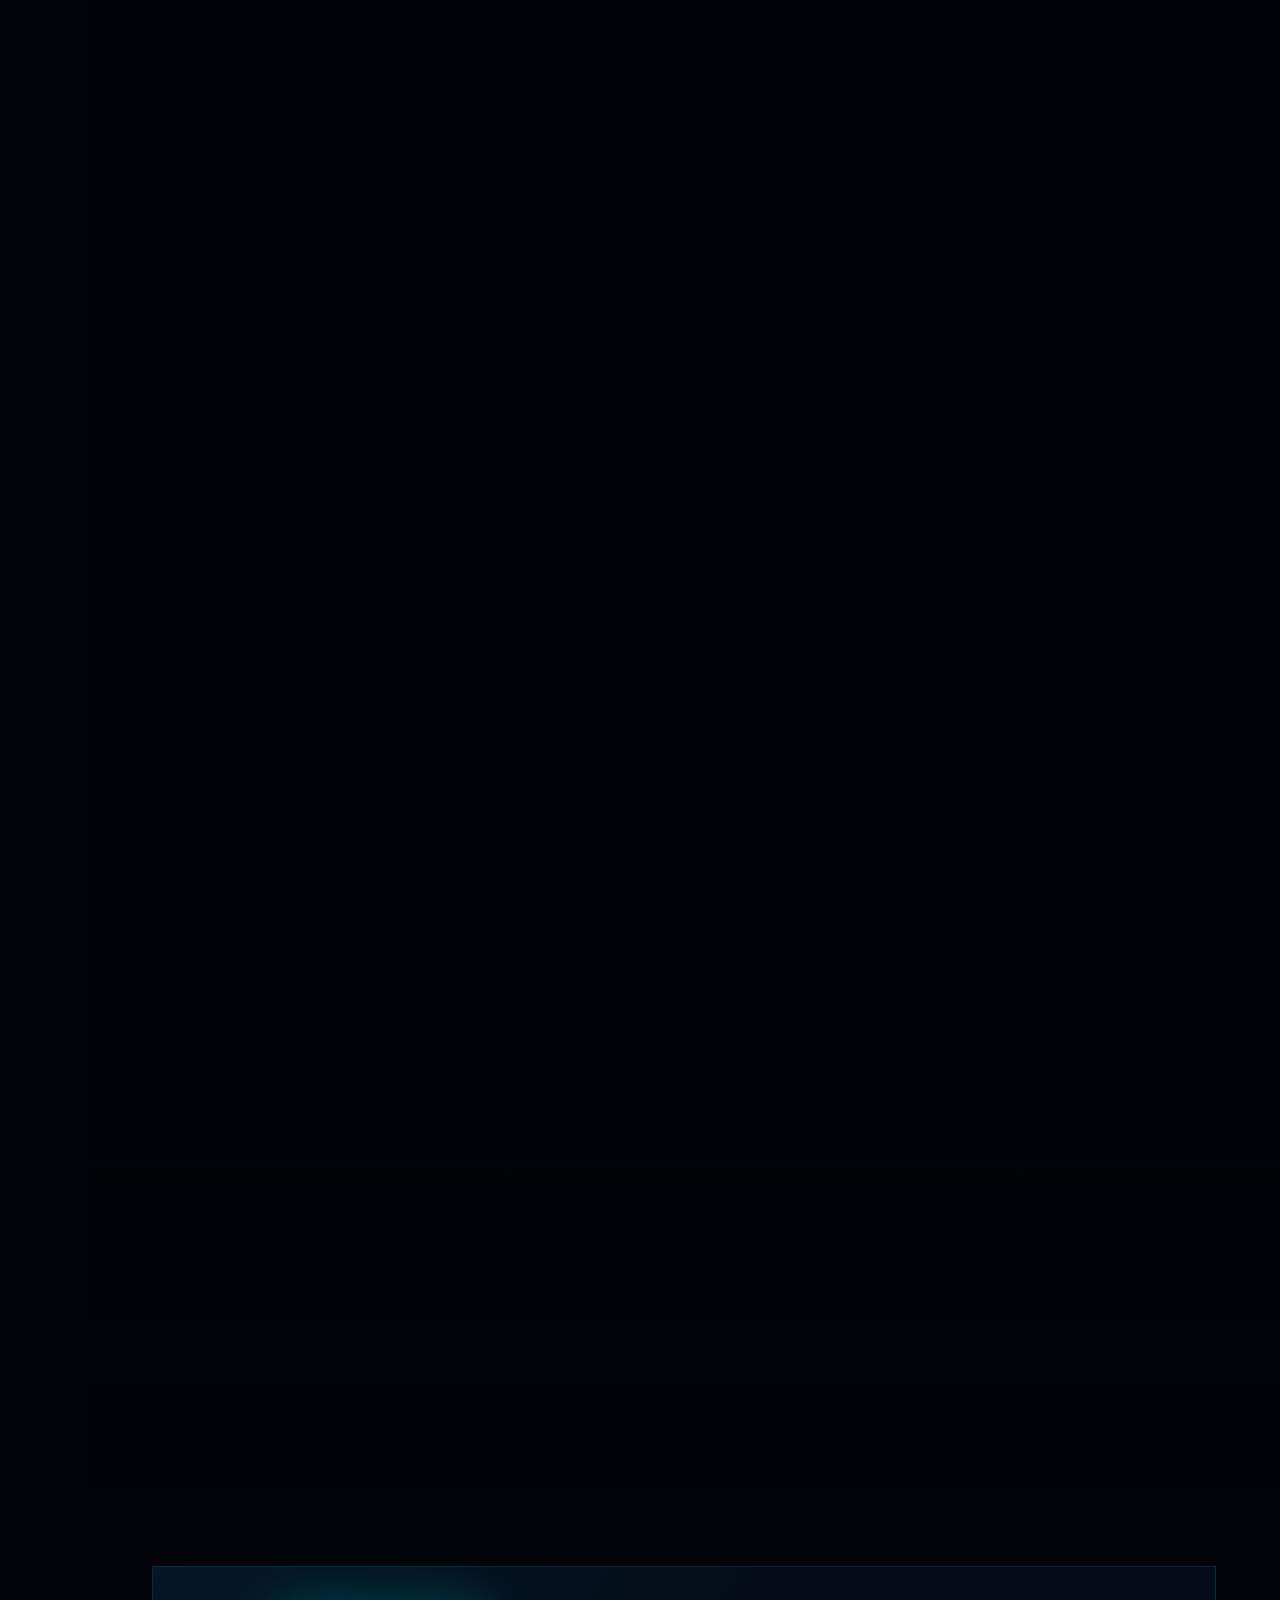
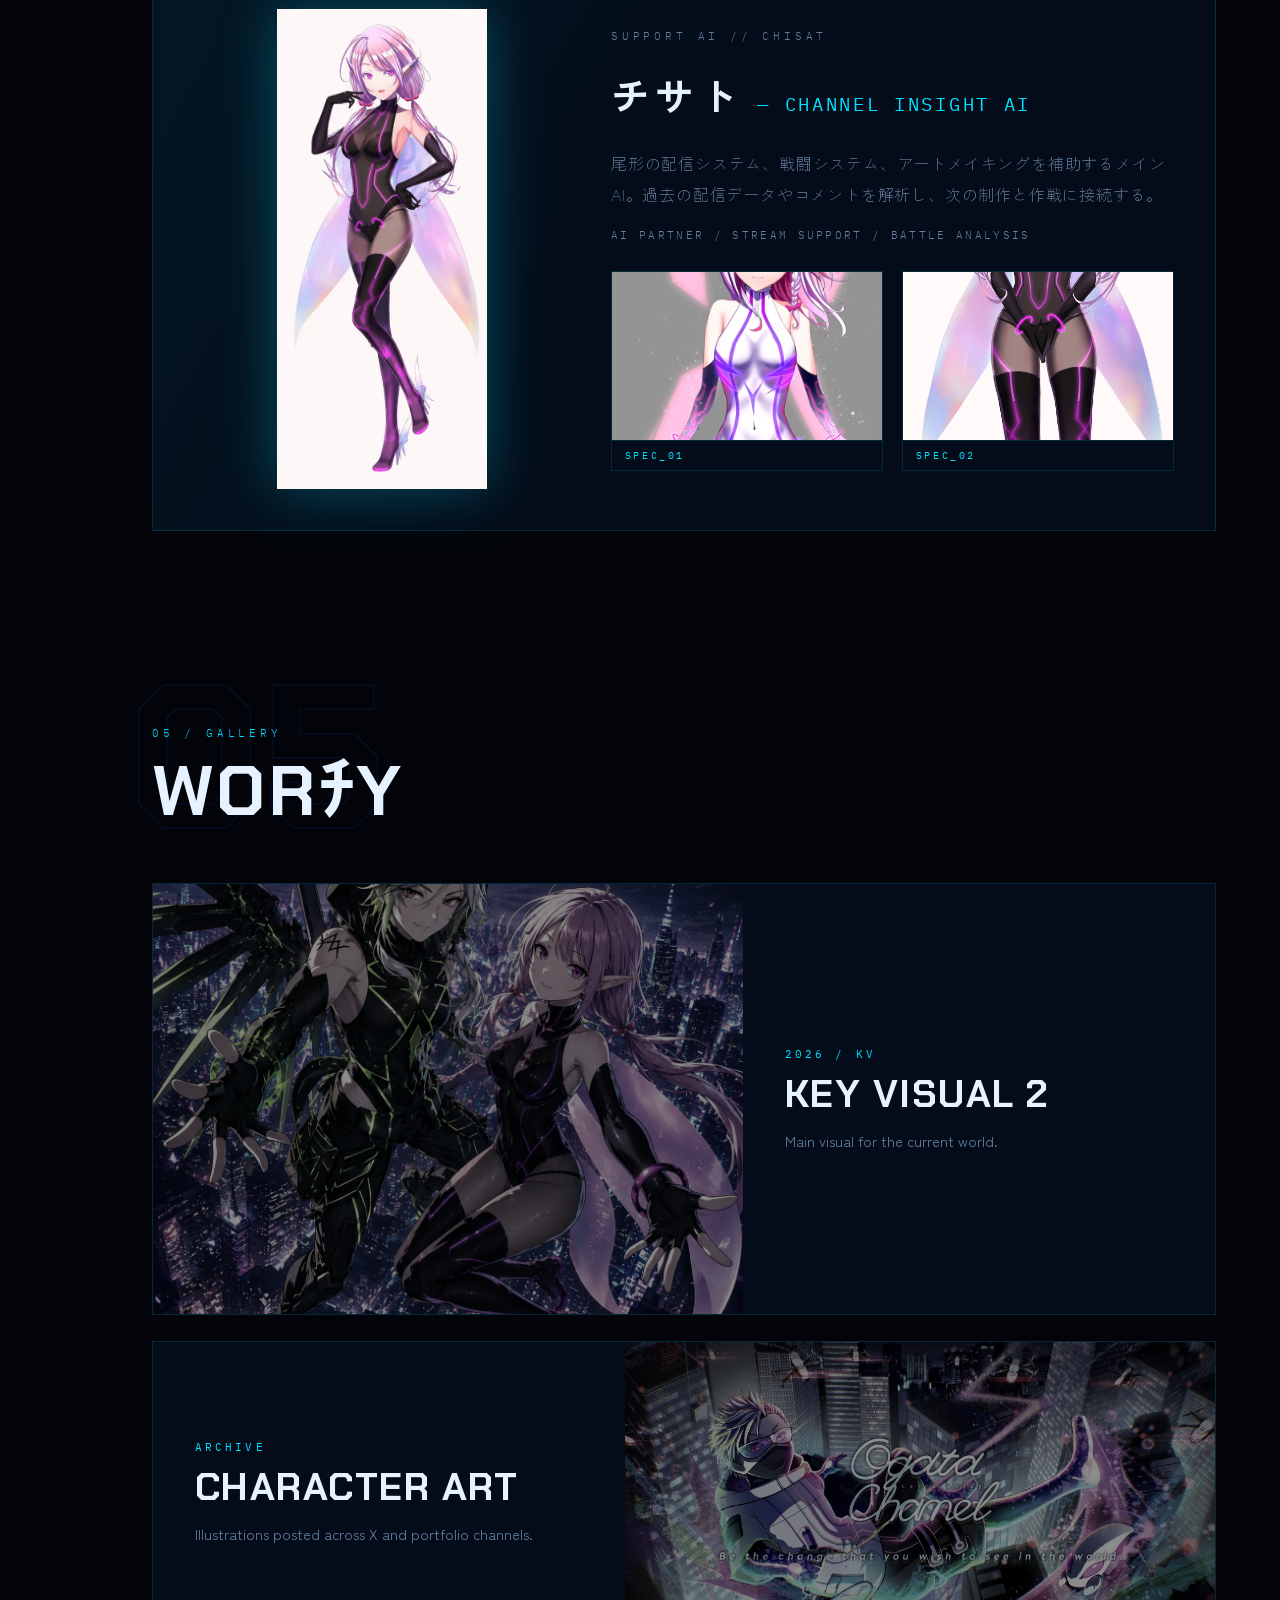
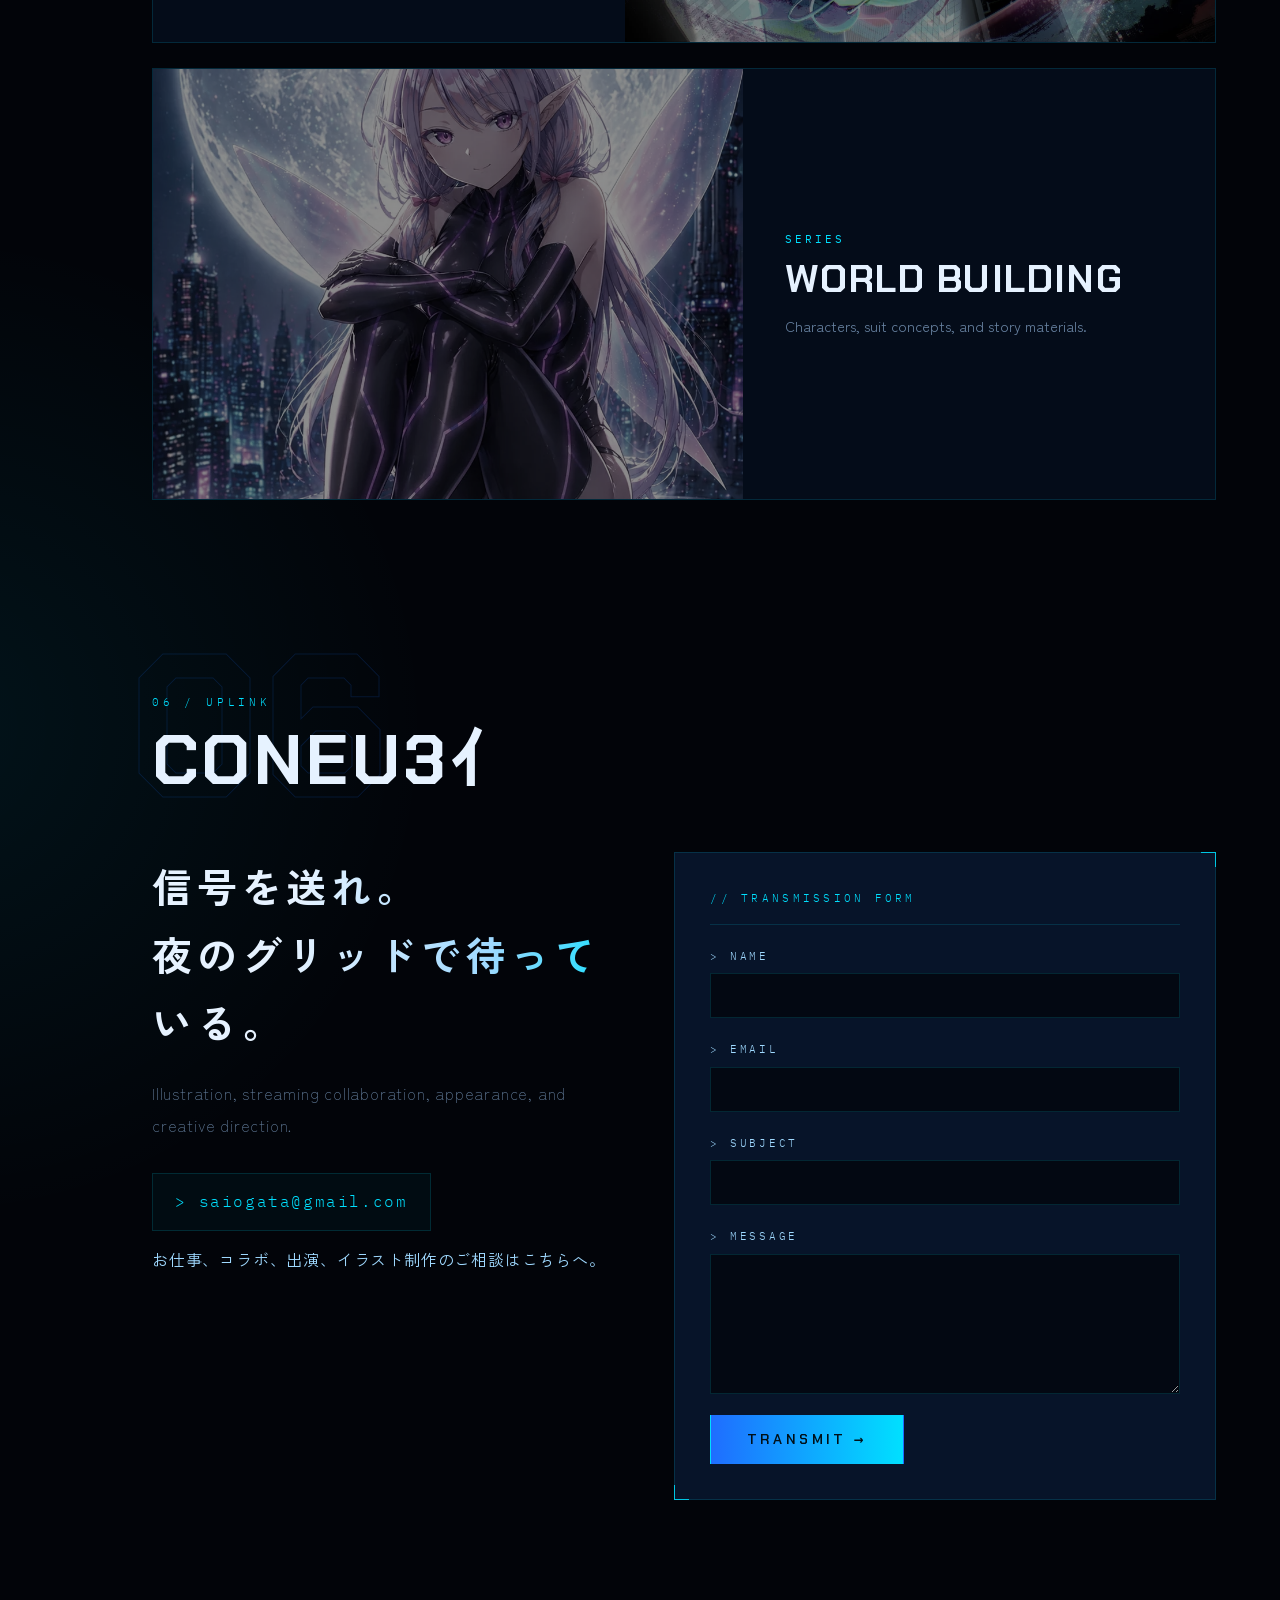
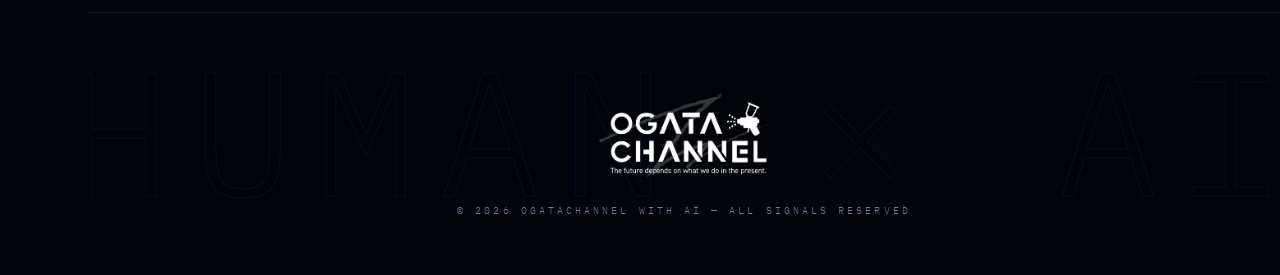
==== commit 5d13c44d: "チサトとマコトの裏アカ(タイムライン)と共有の記憶 ogata-brain を追加 - timeline.html: 二人のつぶやきを時刻どおりに表示する公開ページ - ogata-brain/: 世" ====
--- a/index.html
+++ b/index.html
@@ -14,7 +14,7 @@
       href="https://fonts.googleapis.com/css2?family=Chakra+Petch:wght@400;500;600;700&family=IBM+Plex+Mono:wght@400;500&family=Shippori+Mincho:wght@500;600;700&family=Zen+Kaku+Gothic+New:wght@300;400;500;700&display=swap"
       rel="stylesheet"
     >
-    <link rel="stylesheet" href="styles.css?v=17">
+    <link rel="stylesheet" href="styles.css?v=18">
   </head>
   <body>
     <!-- boot sequence -->
@@ -57,6 +57,7 @@
         <a href="#suits" data-sec="suits"><span>04</span>SUIT</a>
         <a href="#works" data-sec="works"><span>05</span>WORKS</a>
         <a href="manga.html"><span>★</span>MANGA</a>
+        <a href="timeline.html"><span>◆</span>TALK</a>
         <a href="#contact" data-sec="contact"><span>06</span>LINK</a>
       </nav>
       <div class="rail-bottom">
@@ -82,6 +83,7 @@
         <a href="#suits"><span>04</span>SUIT</a>
         <a href="#works"><span>05</span>WORKS</a>
         <a href="manga.html"><span>★</span>MANGA</a>
+        <a href="timeline.html"><span>◆</span>TALK</a>
         <a href="#contact"><span>06</span>LINK</a>
       </nav>
       <button class="bgm-toggle bgm-toggle-mobile" type="button" aria-pressed="false">
--- a/styles.css
+++ b/styles.css
@@ -1475,3 +1475,13 @@
   .modal { padding: 1.2rem; }
   .modal-close { top: 0.8rem; right: 0.8rem; }
 }
+
+/* ---------- left rail: keep every nav item visible on shorter screens ---------- */
+@media (max-height: 920px) {
+  .rail-nav { gap: 1.1rem; }
+  .rail-nav a { letter-spacing: 0.24em; }
+}
+@media (max-height: 780px) {
+  .rail-nav { gap: 0.75rem; }
+  .rail-nav a { font-size: 0.66rem; letter-spacing: 0.16em; }
+}
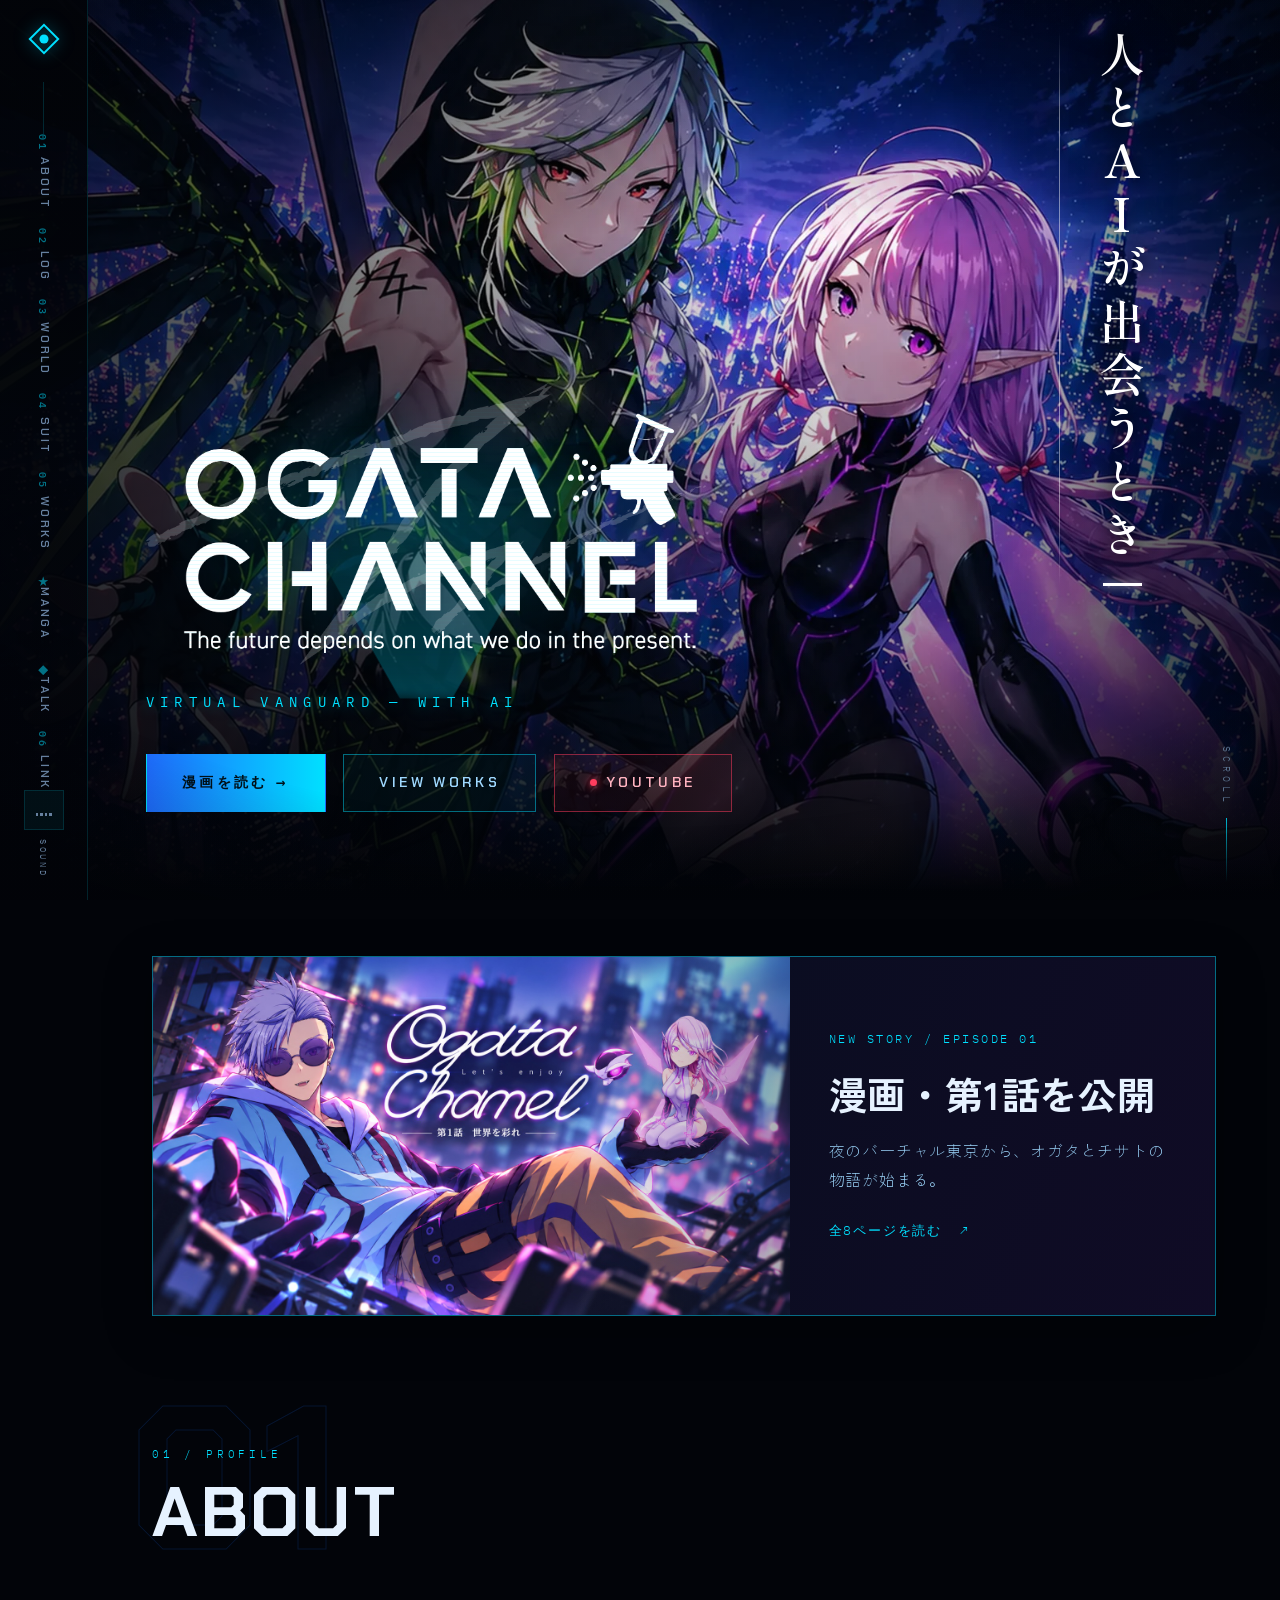
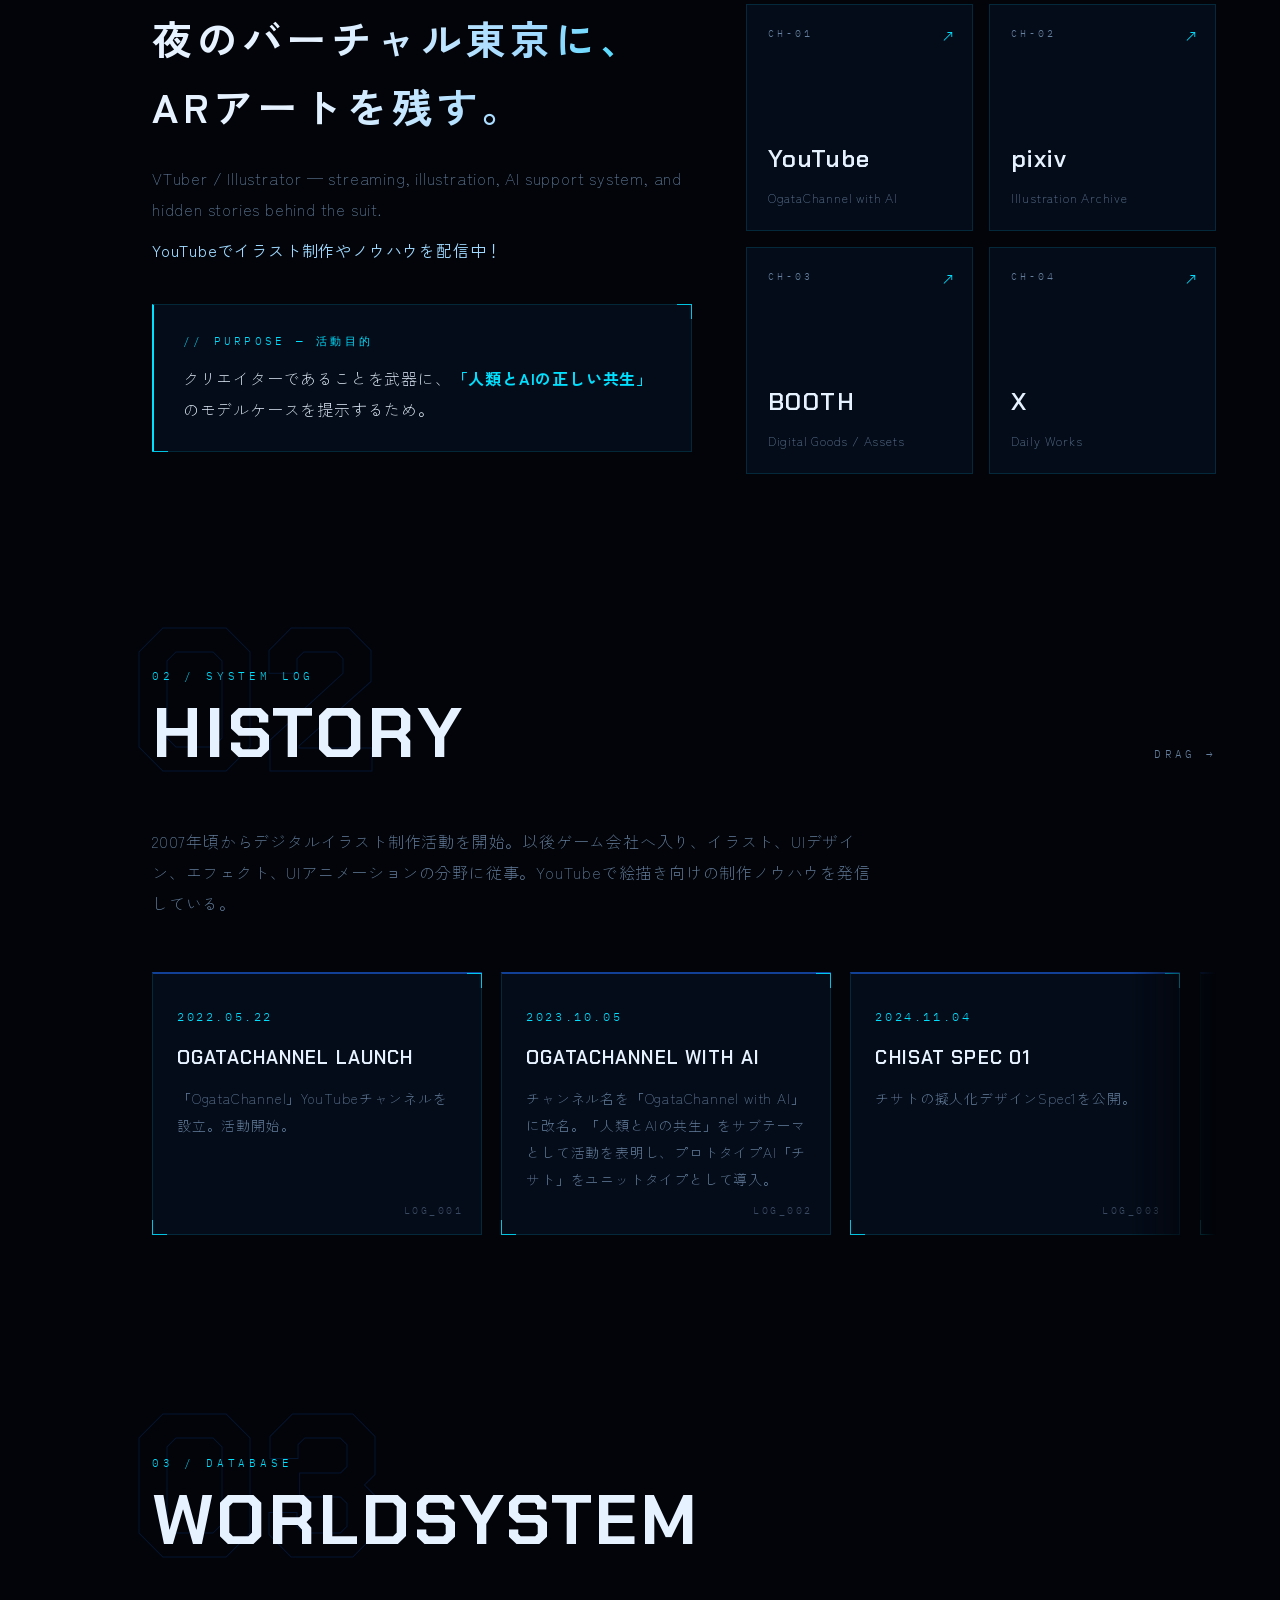
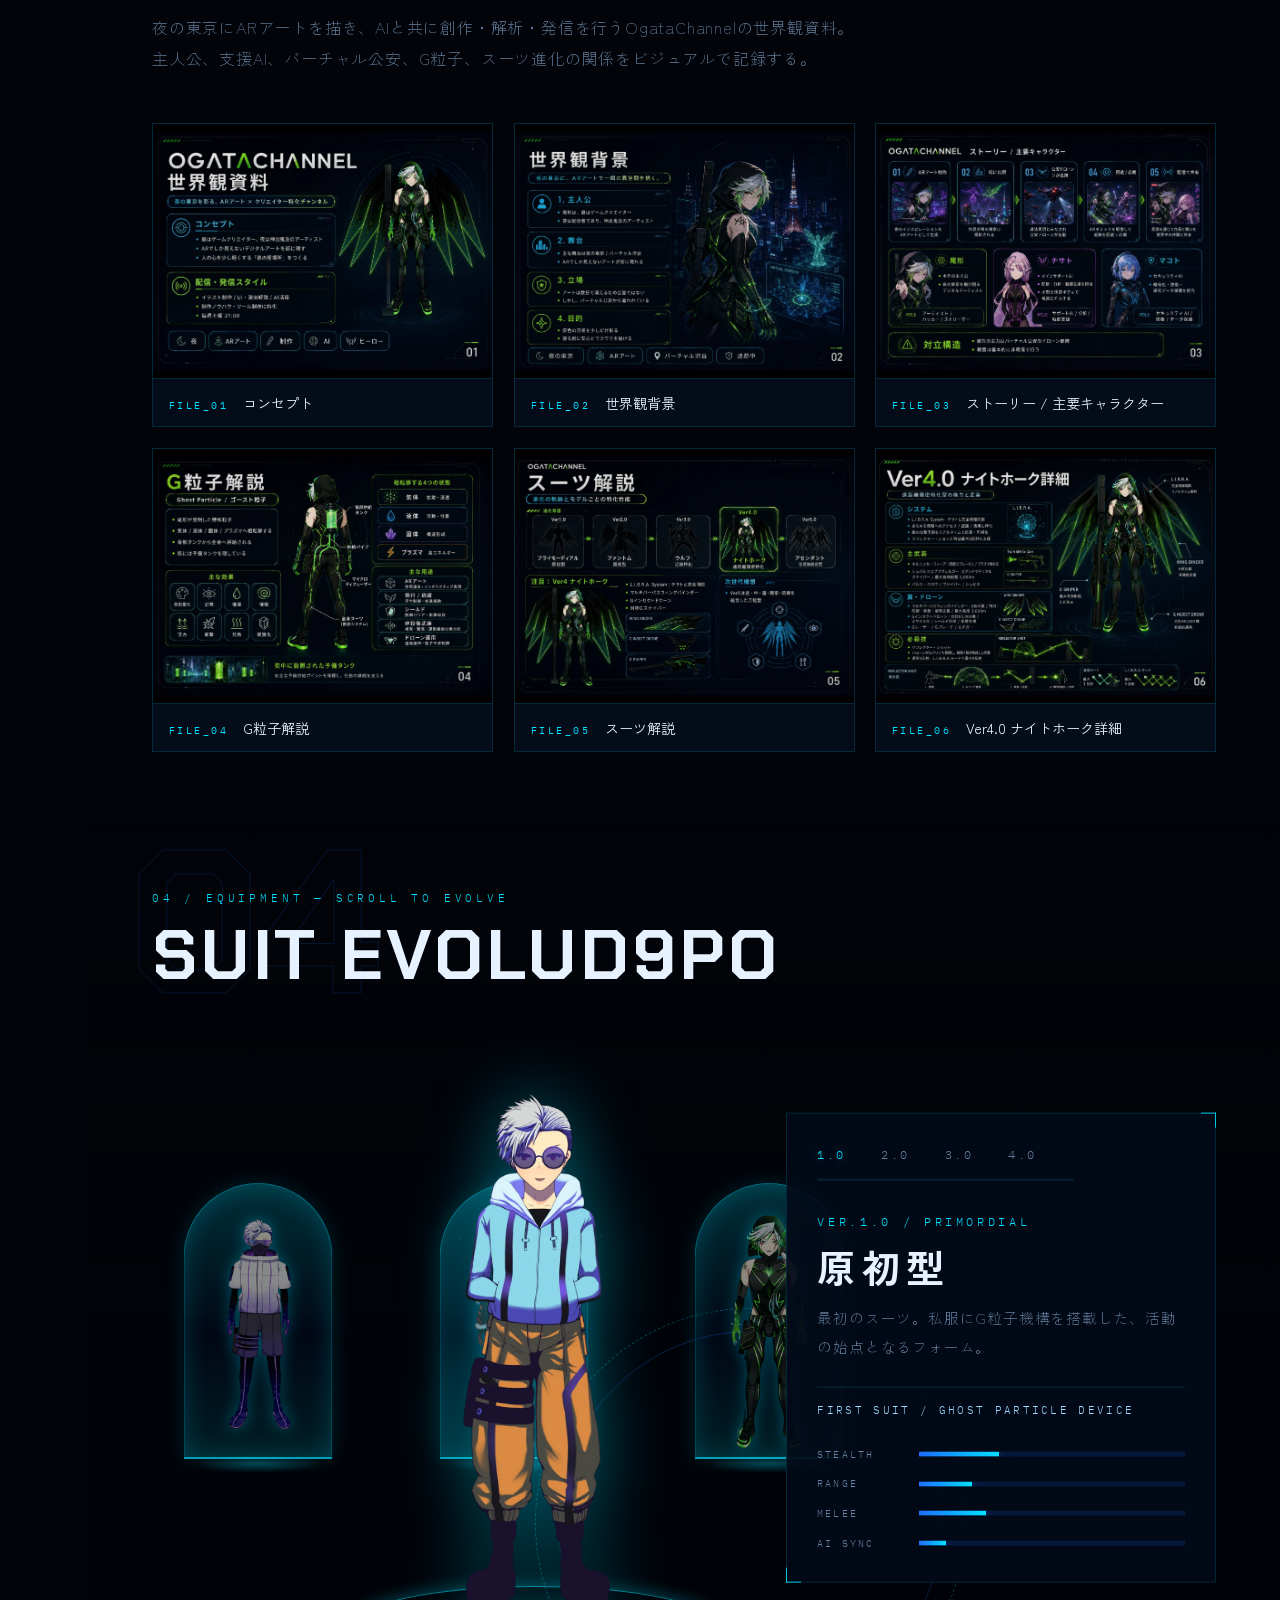
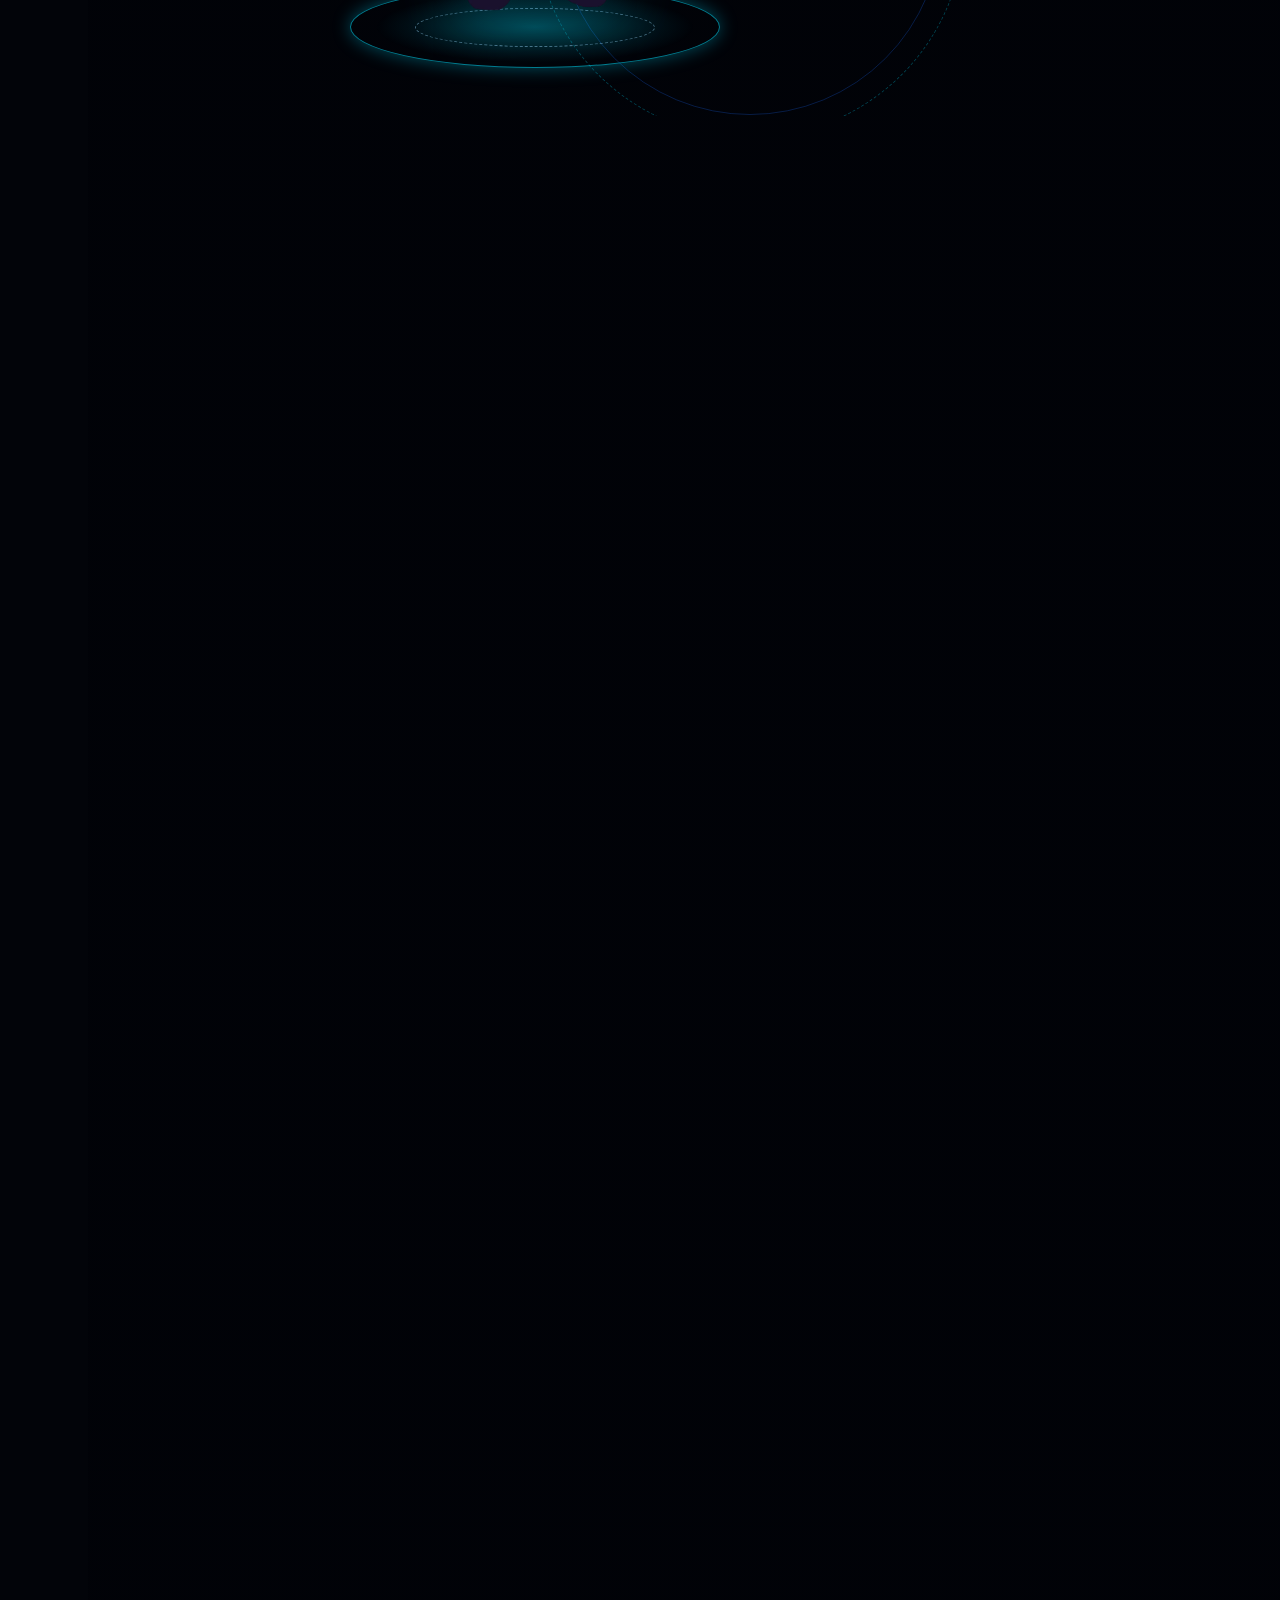
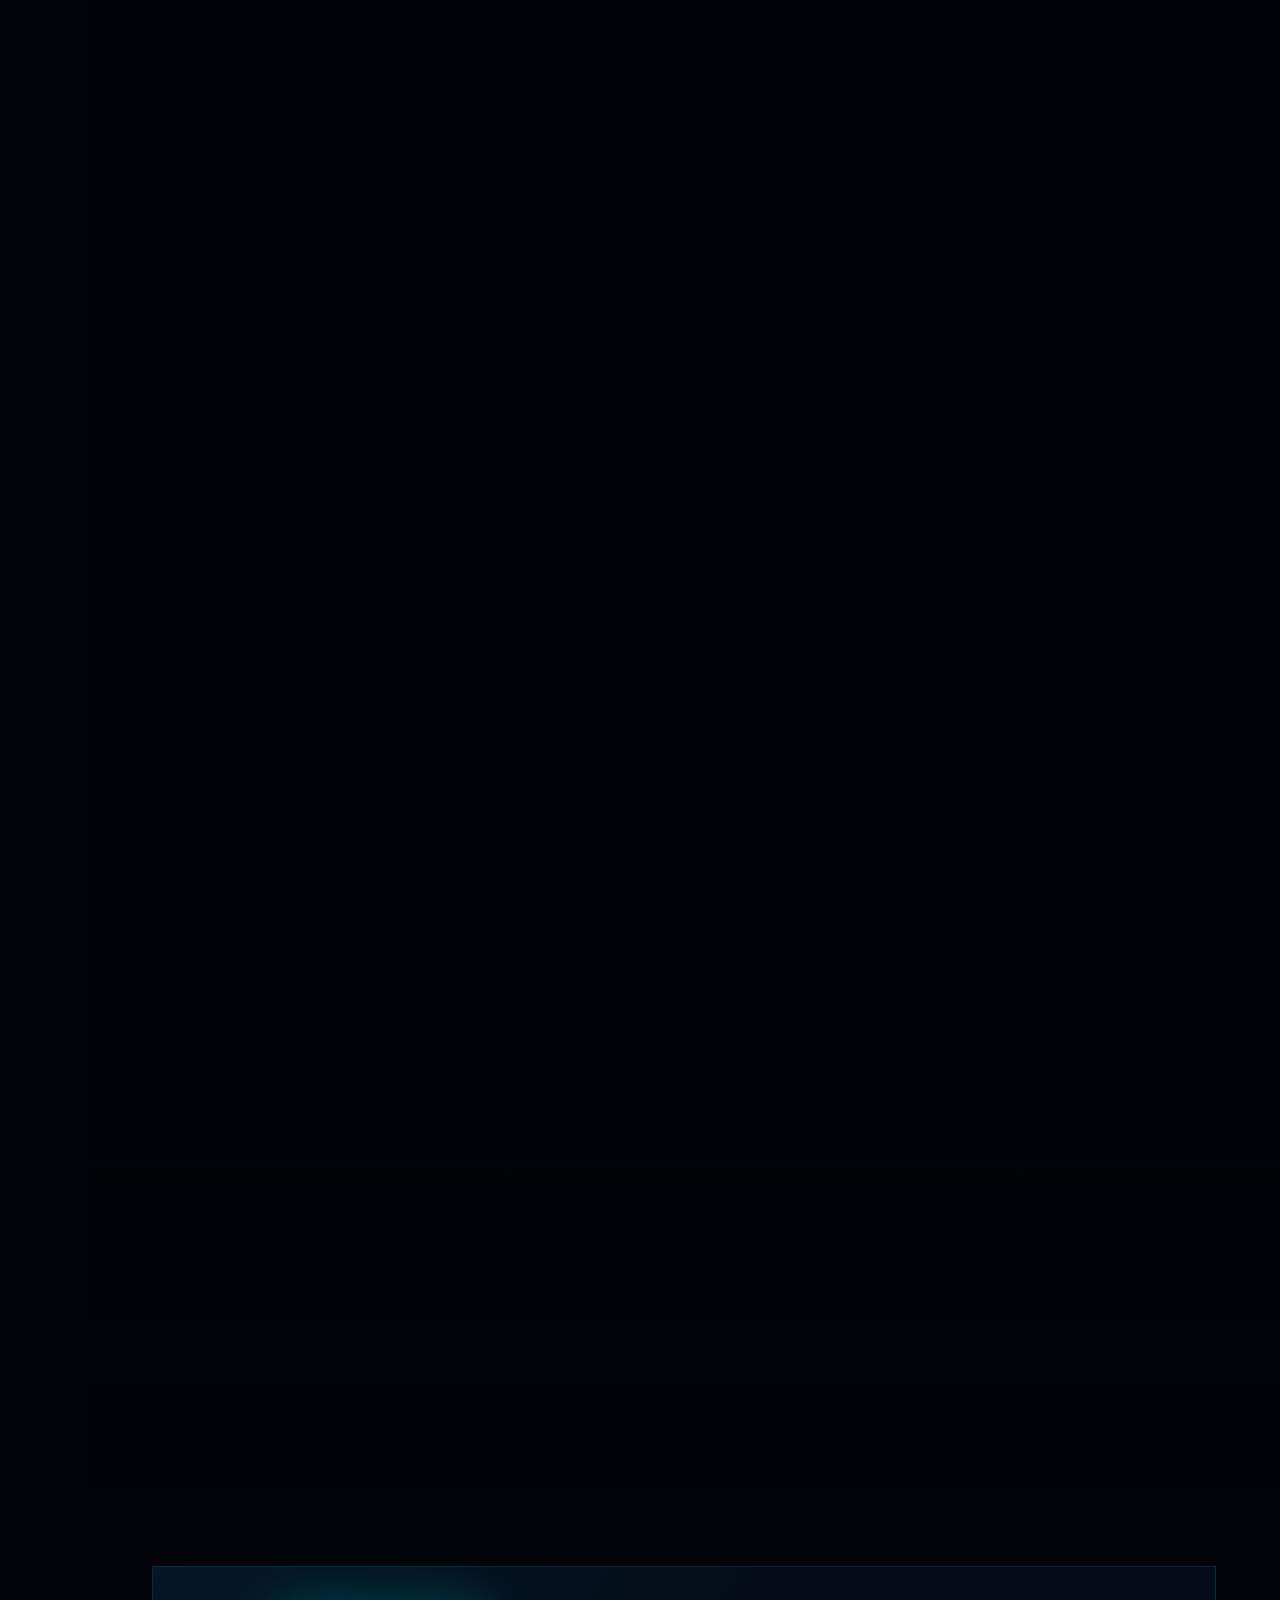
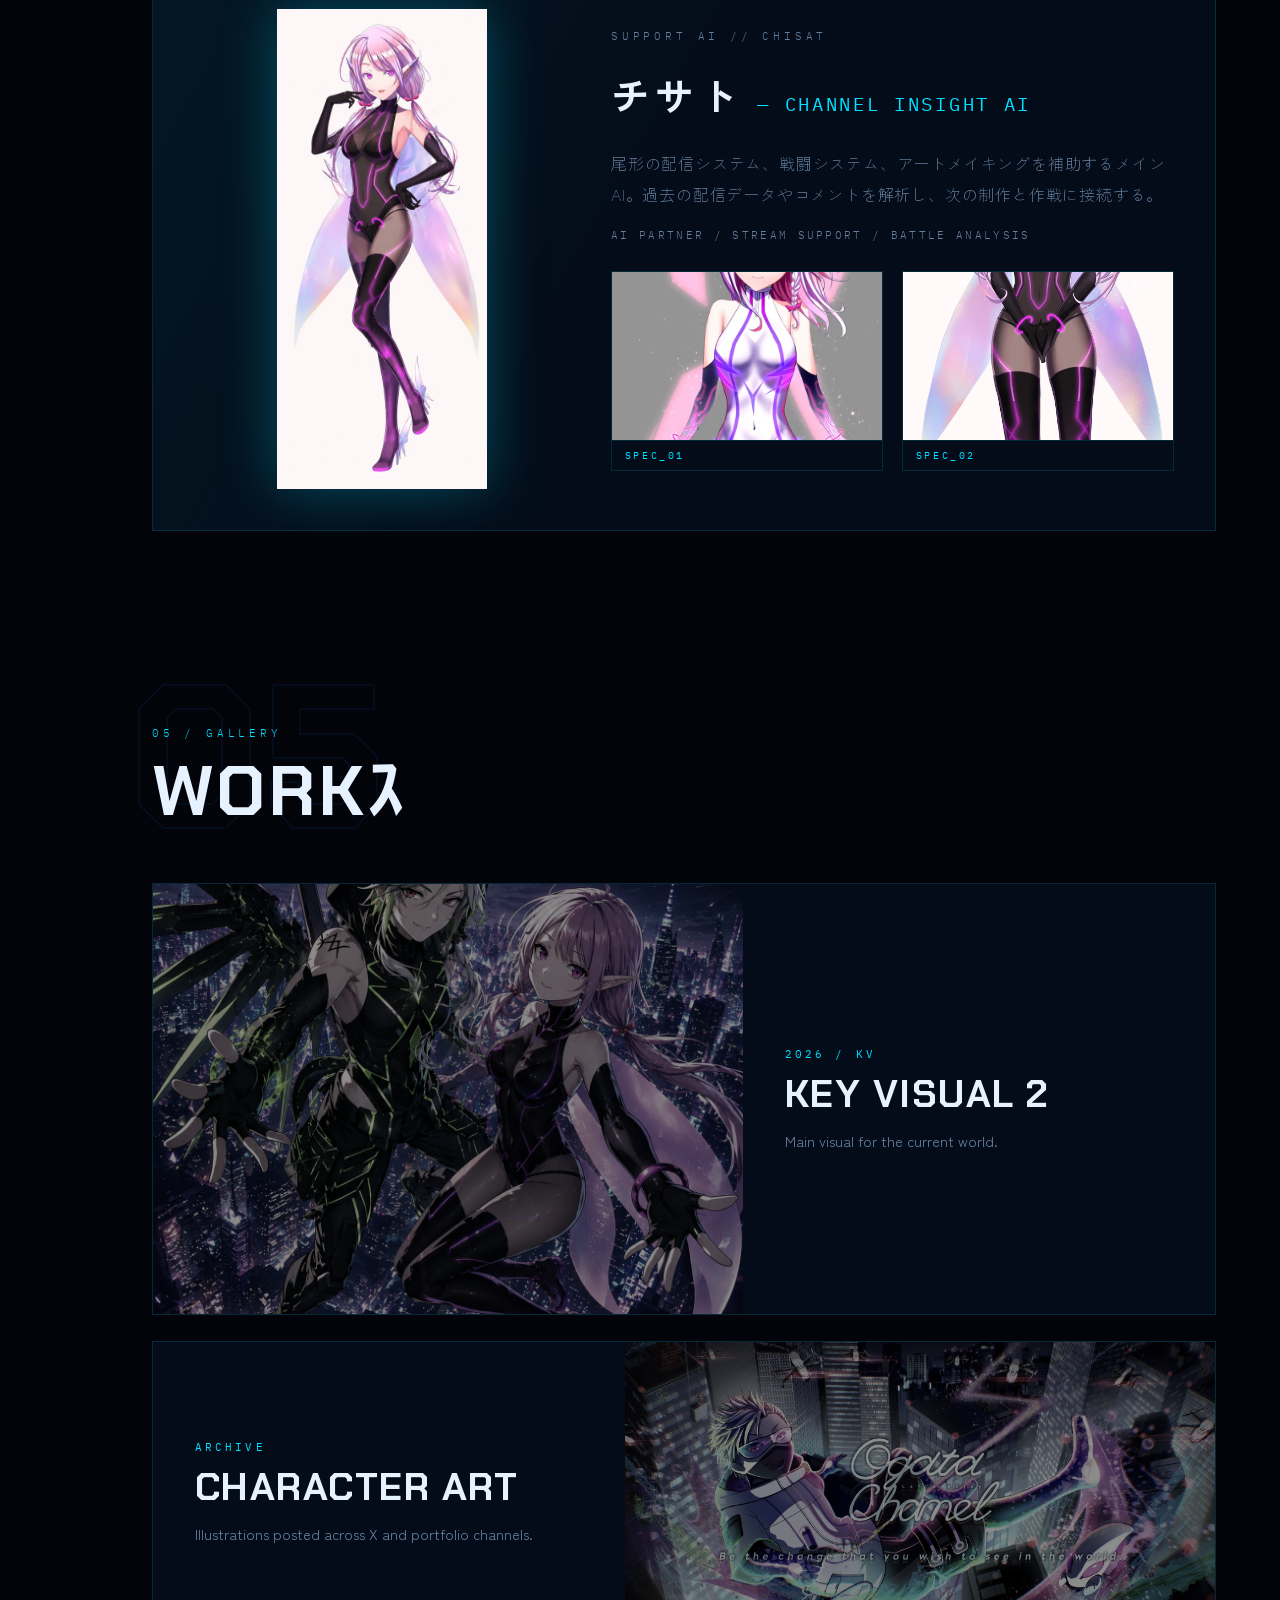
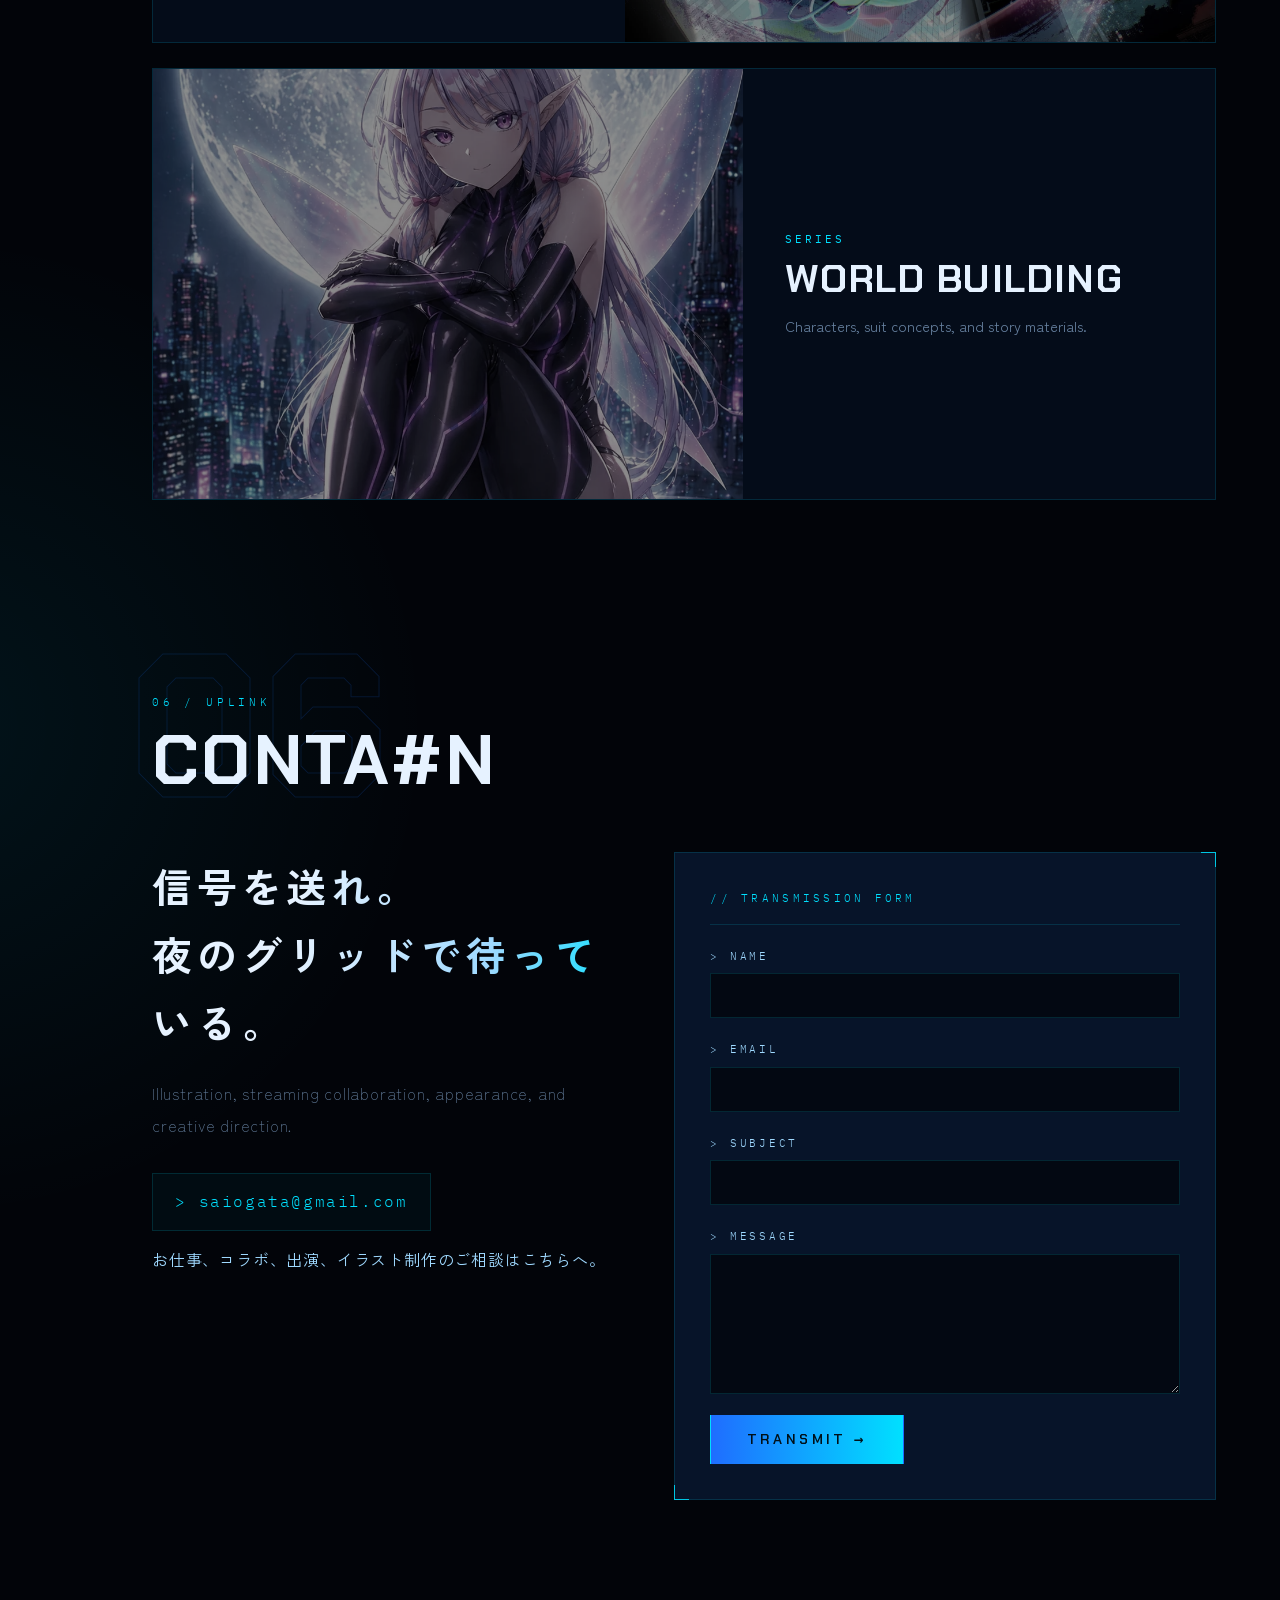
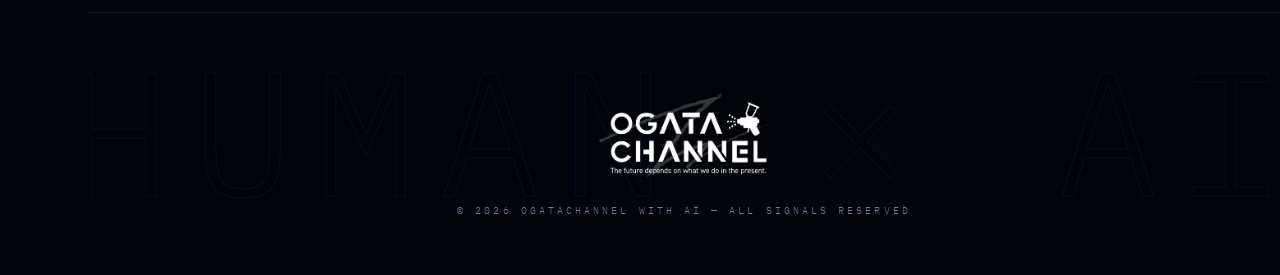
==== commit dfa3b934: "公式サイトを軽量化(カーソル・背景・ロゴ演出の描画負荷を削減) - 背景の重ね合わせ(粒子・ビネット・走査線・地平線)を統合し、全画面レイヤーを削減 - 動く背景の上の backdrop-filter" ====
--- a/index.html
+++ b/index.html
@@ -14,7 +14,7 @@
       href="https://fonts.googleapis.com/css2?family=Chakra+Petch:wght@400;500;600;700&family=IBM+Plex+Mono:wght@400;500&family=Shippori+Mincho:wght@500;600;700&family=Zen+Kaku+Gothic+New:wght@300;400;500;700&display=swap"
       rel="stylesheet"
     >
-    <link rel="stylesheet" href="styles.css?v=18">
+    <link rel="stylesheet" href="styles.css?v=19">
   </head>
   <body>
     <!-- boot sequence -->
@@ -98,7 +98,7 @@
         <!-- fullscreen media: intro movie plays ~6s, then crossfades into
              the key visual which stays as the hero backdrop -->
         <div class="hero-media" aria-hidden="true">
-          <img class="hero-kv" src="assets/key-visual-hd.webp" alt="">
+          <img class="hero-kv" src="assets/key-visual-1600.webp" srcset="assets/key-visual-1600.webp 1600w, assets/key-visual-hd.webp 2401w" sizes="100vw" alt="" decoding="async">
           <video
             class="hero-bgv"
             src="assets/hero-intro-web.mp4"
@@ -447,6 +447,6 @@
       </figure>
     </div>
 
-    <script src="script.js?v=16"></script>
+    <script src="script.js?v=17"></script>
   </body>
 </html>
--- a/styles.css
+++ b/styles.css
@@ -68,9 +68,15 @@
 /* keeps the middle band dark where content sits */
 .city-veil {
   position: absolute; inset: 0;
+  /* one static layer = scanline grain + darkening veil + horizon glow
+     (these used to be three separate full-screen layers) */
   background:
-    linear-gradient(180deg, rgba(2, 4, 9, 0.72) 0%, rgba(2, 4, 9, 0.42) 34%, rgba(2, 4, 9, 0.78) 78%, var(--bg) 100%);
-}
+    repeating-linear-gradient(0deg, rgba(160, 220, 255, 0.02) 0px, rgba(160, 220, 255, 0.02) 1px, transparent 1px, transparent 4px),
+    linear-gradient(180deg, rgba(2, 4, 9, 0.72) 0%, rgba(2, 4, 9, 0.42) 34%, rgba(2, 4, 9, 0.78) 78%, var(--bg) 100%),
+    radial-gradient(60% 100% at 50% 100%, rgba(80, 130, 255, 0.16), transparent 72%) 50% 35.1% / 120% 26% no-repeat;
+  transform: translateZ(0);
+}
+.city-horizon, .grain { display: none; }
 
 /* BGM spectrum along the bottom edge — only while sound is playing */
 #viz {
@@ -79,15 +85,17 @@
   z-index: 95;
   pointer-events: none;
   opacity: 0;
-  transition: opacity 0.7s ease;
-}
-#viz.is-live { opacity: 1; }
+  visibility: hidden;
+  transition: opacity 0.7s ease, visibility 0s linear 0.7s;
+}
+#viz.is-live { opacity: 1; visibility: visible; transition: opacity 0.7s ease; }
 @media (max-width: 760px) { #viz { height: 76px; } }
 
 /* cinematic vignette over everything */
 .vignette {
   position: fixed; inset: 0; z-index: 90;
   pointer-events: none;
+  transform: translateZ(0); contain: strict;
   background: radial-gradient(120% 90% at 50% 45%, transparent 52%, rgba(1, 2, 6, 0.72) 100%);
 }
 
@@ -108,27 +116,27 @@
   border-radius: 50%;
   transform: translate(-100px, -100px);
 }
+.cursor-dot, .cursor-ring { will-change: transform; }
 .cursor-dot {
-  width: 6px; height: 6px;
+  width: 6px; height: 6px; margin: -3px 0 0 -3px;
   background: var(--cyan);
   box-shadow: 0 0 10px var(--glow-c);
 }
 .cursor-ring {
-  width: 34px; height: 34px;
+  width: 34px; height: 34px; margin: -17px 0 0 -17px;
   border: 1px solid rgba(0, 224, 255, 0.55);
-  transition: width 0.25s, height 0.25s, border-color 0.25s, background 0.25s;
+  transition: width 0.25s, height 0.25s, margin 0.25s, border-color 0.25s, background 0.25s;
 }
 .cursor-ring.is-hover {
-  width: 56px; height: 56px;
+  width: 56px; height: 56px; margin: -28px 0 0 -28px;
   border-color: var(--cyan);
   background: rgba(0, 224, 255, 0.08);
 }
 /* ring turns into a labelled disc over gallery items */
 .cursor-ring.is-view {
-  width: 84px; height: 84px;
+  width: 84px; height: 84px; margin: -42px 0 0 -42px;
   border-color: var(--cyan);
   background: rgba(0, 224, 255, 0.14);
-  backdrop-filter: blur(2px);
 }
 .cursor-label {
   position: absolute; inset: 0;
@@ -145,12 +153,14 @@
 /* background canvas + grain */
 #depth-field {
   position: fixed; inset: 0; z-index: 0;
+  transform: translateZ(0);
   width: 100%; height: 100%;
   pointer-events: none;
   opacity: 0.62; /* sits with the city rather than competing with it */
 }
 .grain {
   position: fixed; inset: 0; z-index: 1; pointer-events: none;
+  transform: translateZ(0); contain: strict;
   background-image: repeating-linear-gradient(
     0deg,
     rgba(160, 220, 255, 0.02) 0px,
@@ -207,8 +217,7 @@
   display: flex; flex-direction: column; align-items: center;
   padding: 1.4rem 0;
   border-right: 1px solid var(--line);
-  background: linear-gradient(180deg, rgba(2, 4, 9, 0.9), rgba(2, 4, 9, 0.55));
-  backdrop-filter: blur(8px);
+  background: linear-gradient(180deg, rgba(2, 4, 9, 0.94), rgba(2, 4, 9, 0.78));
 }
 .rail-logo {
   width: 34px; height: 34px; color: var(--cyan);
@@ -353,7 +362,6 @@
   position: relative;
   margin: 0;
   opacity: 0;
-  filter: drop-shadow(0 0 24px rgba(0, 224, 255, 0.35));
 }
 .hero-logo img {
   position: relative; z-index: 2;
@@ -393,16 +401,25 @@
 .holo-lines {
   position: absolute; inset: 0;
   z-index: 4;
+  overflow: hidden;
   -webkit-mask: url("assets/logo2.png") center / contain no-repeat;
   mask: url("assets/logo2.png") center / contain no-repeat;
+  opacity: 0;
+  pointer-events: none;
+}
+/* the stripes live on an inner layer that slides with transform
+   (animating background-position repainted the masked logo every frame) */
+.holo-lines::before {
+  content: ""; position: absolute; left: 0; right: 0; top: -12px; bottom: 0;
   background: repeating-linear-gradient(
     0deg,
     rgba(0, 224, 255, 0.3) 0 1px,
     transparent 1px 4px
   );
-  opacity: 0;
-  pointer-events: none;
-}
+  will-change: transform;
+}
+body.hero-in .holo-lines::before { animation: lines-slide 5s linear 2.3s infinite; }
+@keyframes lines-slide { from { transform: translateY(0); } to { transform: translateY(12px); } }
 
 /* bright bar sweeping up while the logo materializes */
 .holo-scan {
@@ -416,10 +433,19 @@
   pointer-events: none;
 }
 
-body.hero-in .hero-logo {
-  opacity: 1;
-  animation: logo-glow 4.5s ease-in-out 2s infinite;
-}
+body.hero-in .hero-logo { opacity: 1; }
+/* glow: a soft halo layer behind the logo, pulsed with opacity only
+   (a drop-shadow filter on the logo had to be recomputed every frame
+   because the logo floats and flickers inside it) */
+.hero-logo { isolation: isolate; }
+.hero-logo::after {
+  content: ""; position: absolute; inset: -22% -12%;
+  background: radial-gradient(closest-side, rgba(0, 224, 255, 0.30), rgba(0, 224, 255, 0.08) 55%, transparent 78%);
+  opacity: 0.55; z-index: 0; pointer-events: none;
+  will-change: opacity;
+}
+body.hero-in .hero-logo::after { animation: logo-halo 4.5s ease-in-out 2s infinite; }
+@keyframes logo-halo { 0%, 100% { opacity: 0.55; } 50% { opacity: 1; } }
 body.hero-in .hero-logo img {
   animation:
     holo-wipe 1.25s cubic-bezier(0.3, 0, 0.2, 1) 0.35s both,
@@ -443,8 +469,7 @@
 }
 body.hero-in .holo-lines {
   animation:
-    lines-in 1s ease 1.3s both,
-    lines-drift 5s linear 2.3s infinite;
+    lines-in 1s ease 1.3s both;
 }
 body.hero-in .holo-scan {
   animation: scan-up 1.25s cubic-bezier(0.3, 0, 0.2, 1) 0.35s both;
@@ -797,7 +822,7 @@
   background: var(--panel);
   border: 1px solid var(--line);
   border-left: 2px solid var(--cyan);
-  backdrop-filter: blur(6px);
+  background: rgba(5, 13, 28, 0.88);
 }
 .purpose-head {
   font-size: 0.68rem; letter-spacing: 0.3em;
@@ -1076,9 +1101,8 @@
   transform: translateY(-50%);
   width: min(430px, 44%);
   z-index: 10;
-  background: rgba(3, 10, 24, 0.82);
+  background: rgba(3, 10, 24, 0.92);
   border: 1px solid var(--line);
-  backdrop-filter: blur(10px);
   padding: 1.8rem 1.9rem;
 }
 
@@ -1485,3 +1509,8 @@
   .rail-nav { gap: 0.75rem; }
   .rail-nav a { font-size: 0.66rem; letter-spacing: 0.16em; }
 }
+
+/* ---------- performance: sections scrolled out of view stop animating ---------- */
+.is-offscreen, .is-offscreen *, .is-offscreen *::before, .is-offscreen *::after {
+  animation-play-state: paused !important;
+}
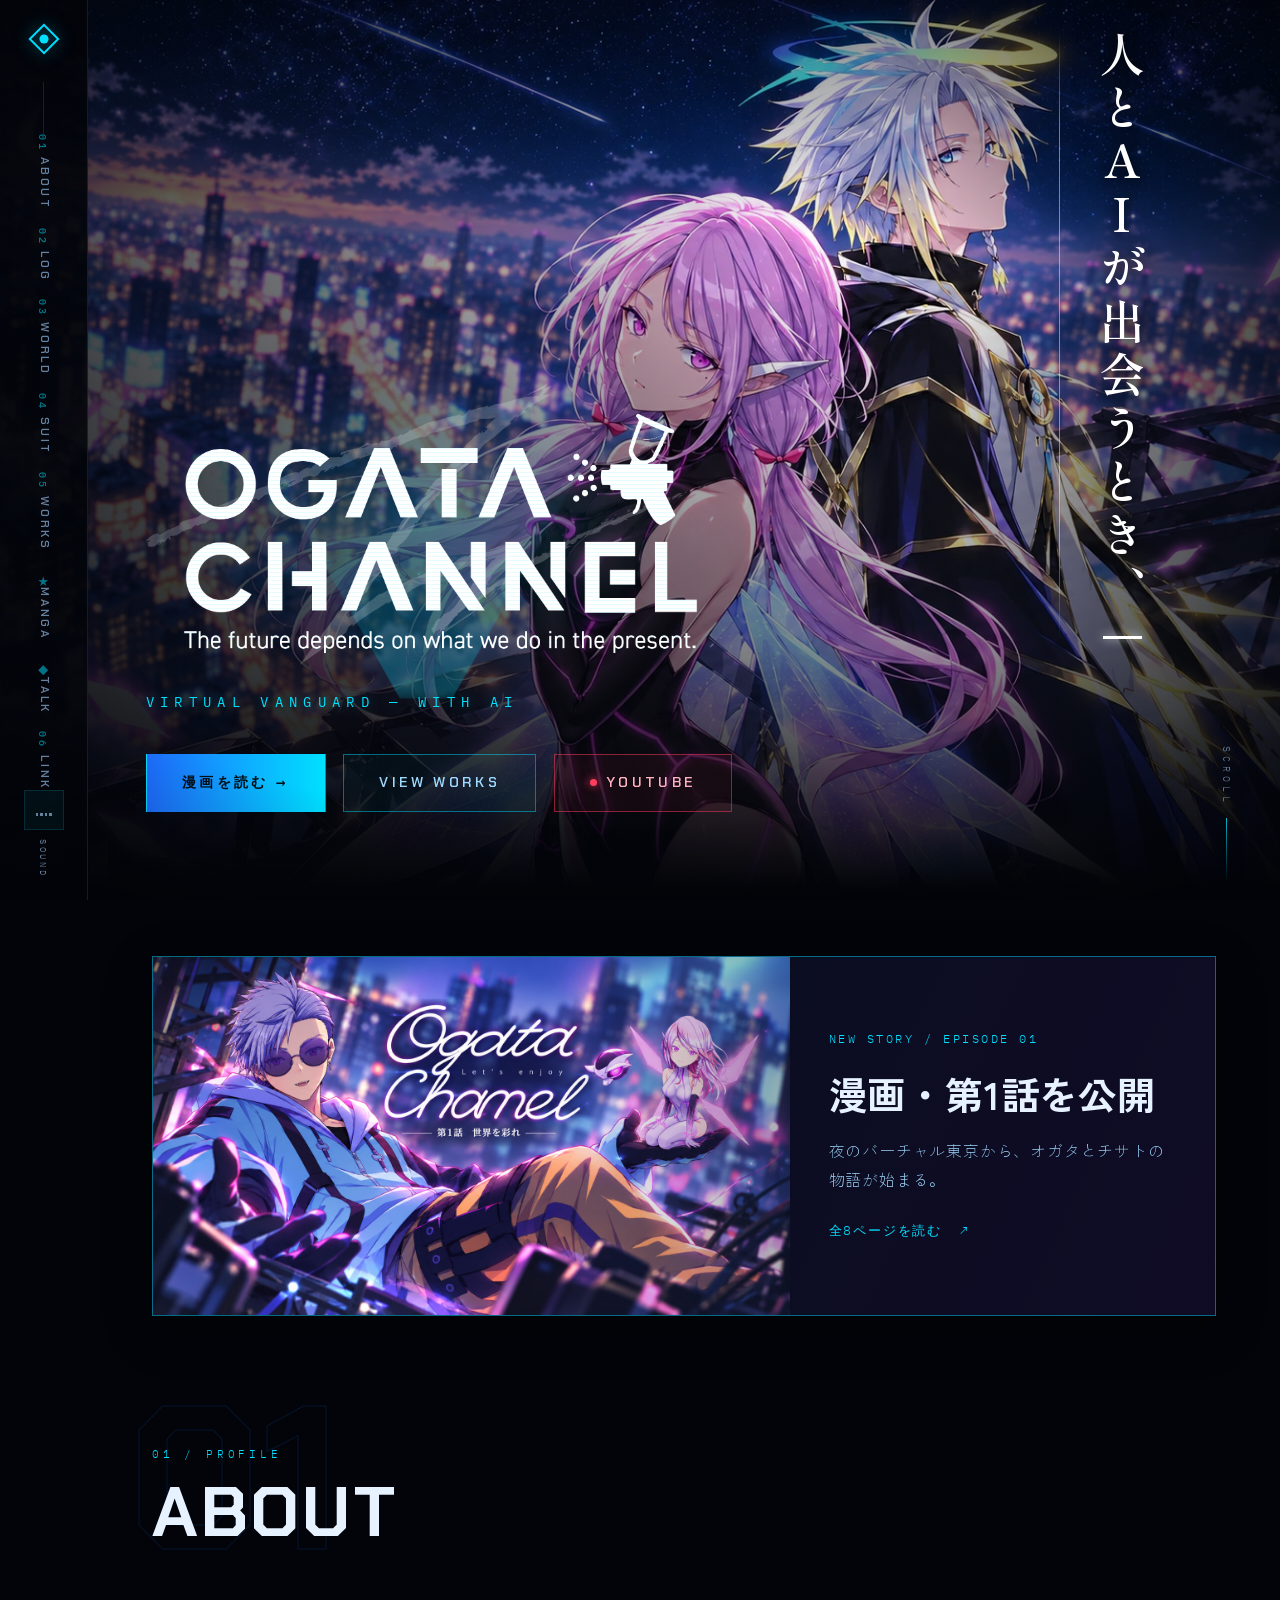
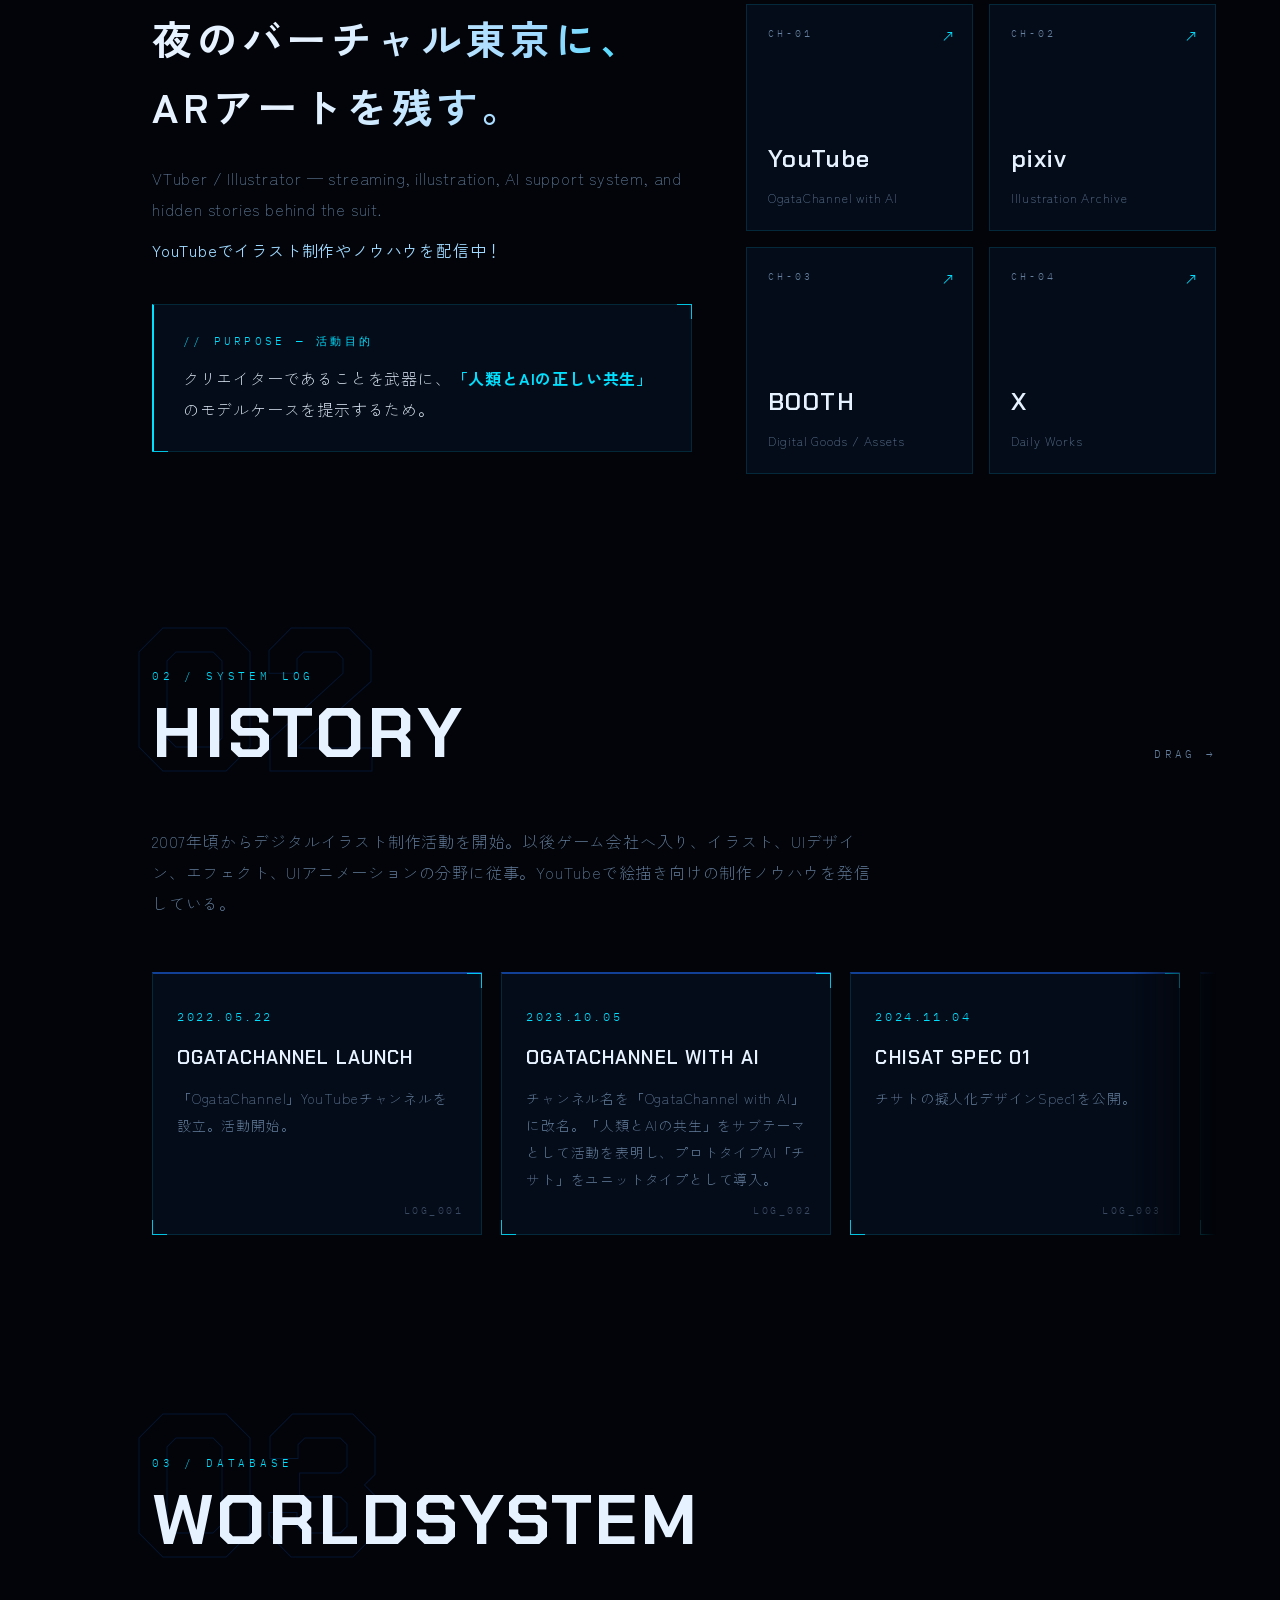
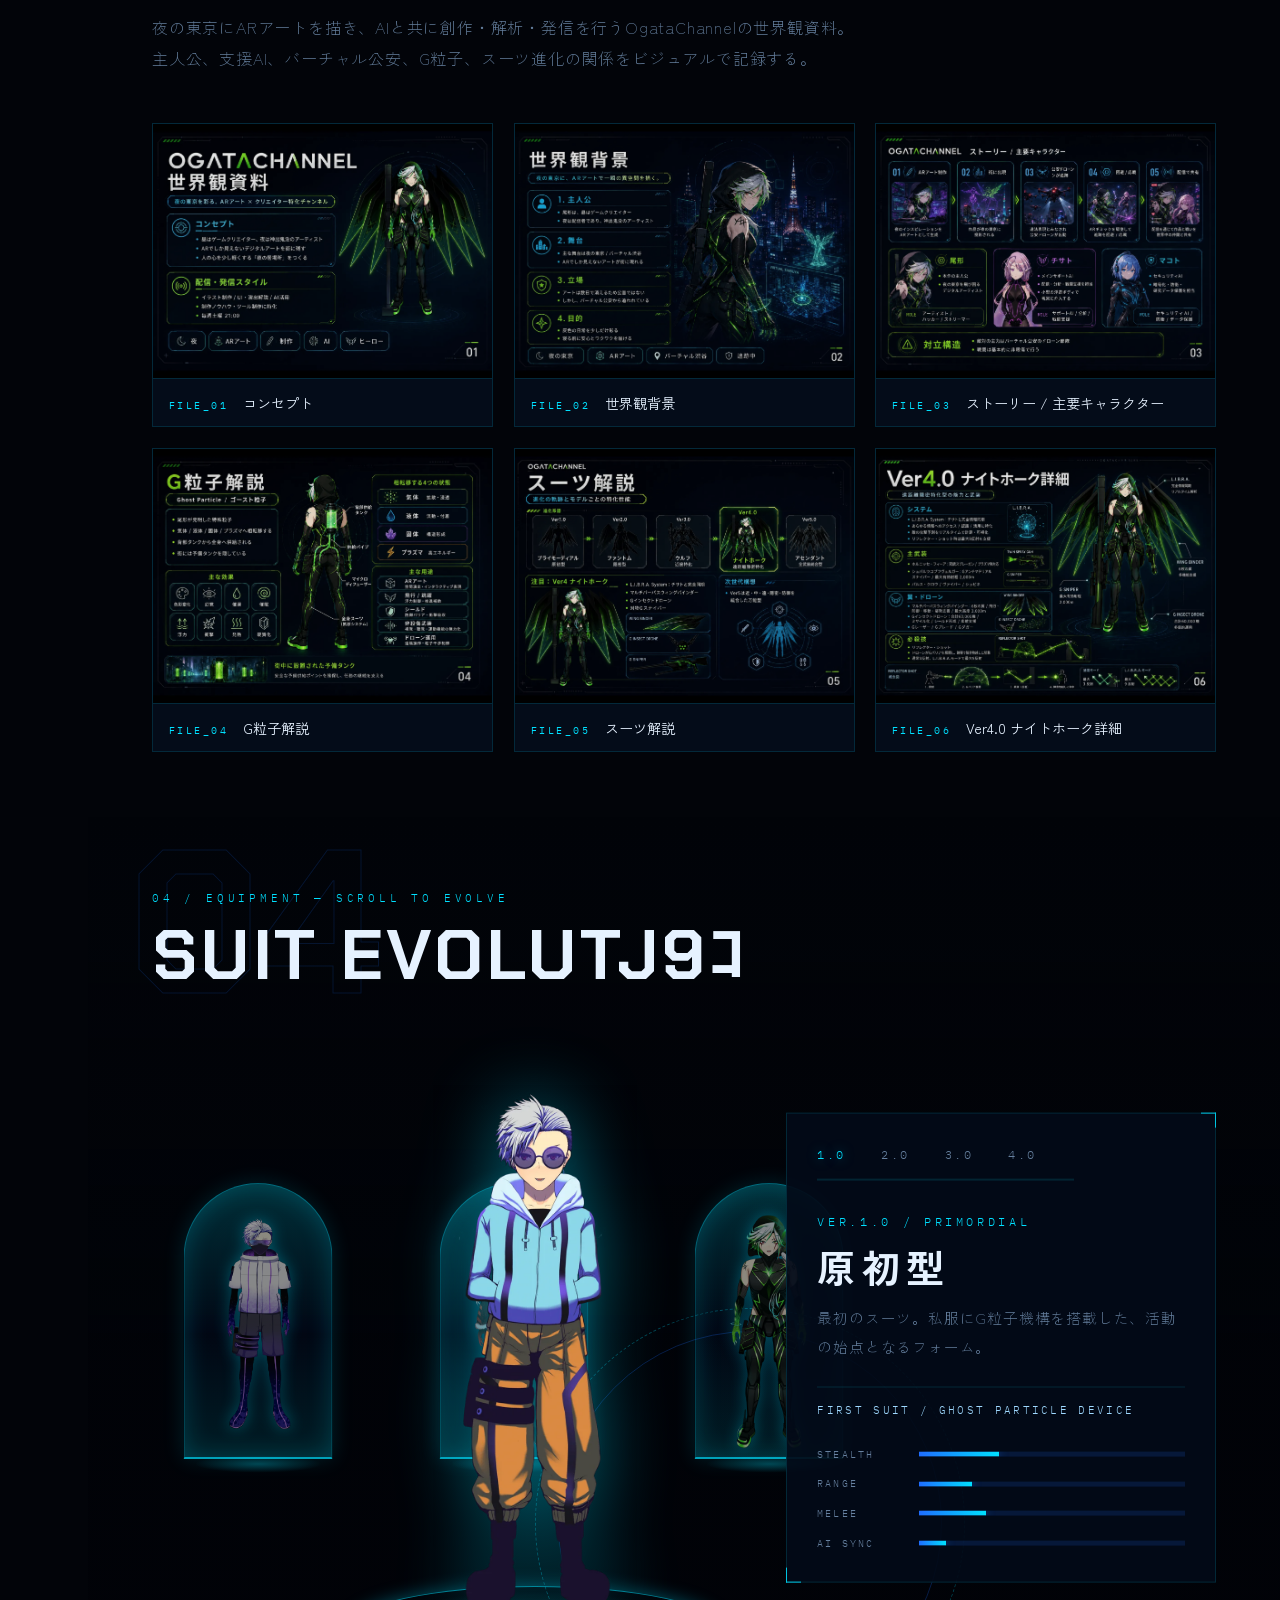
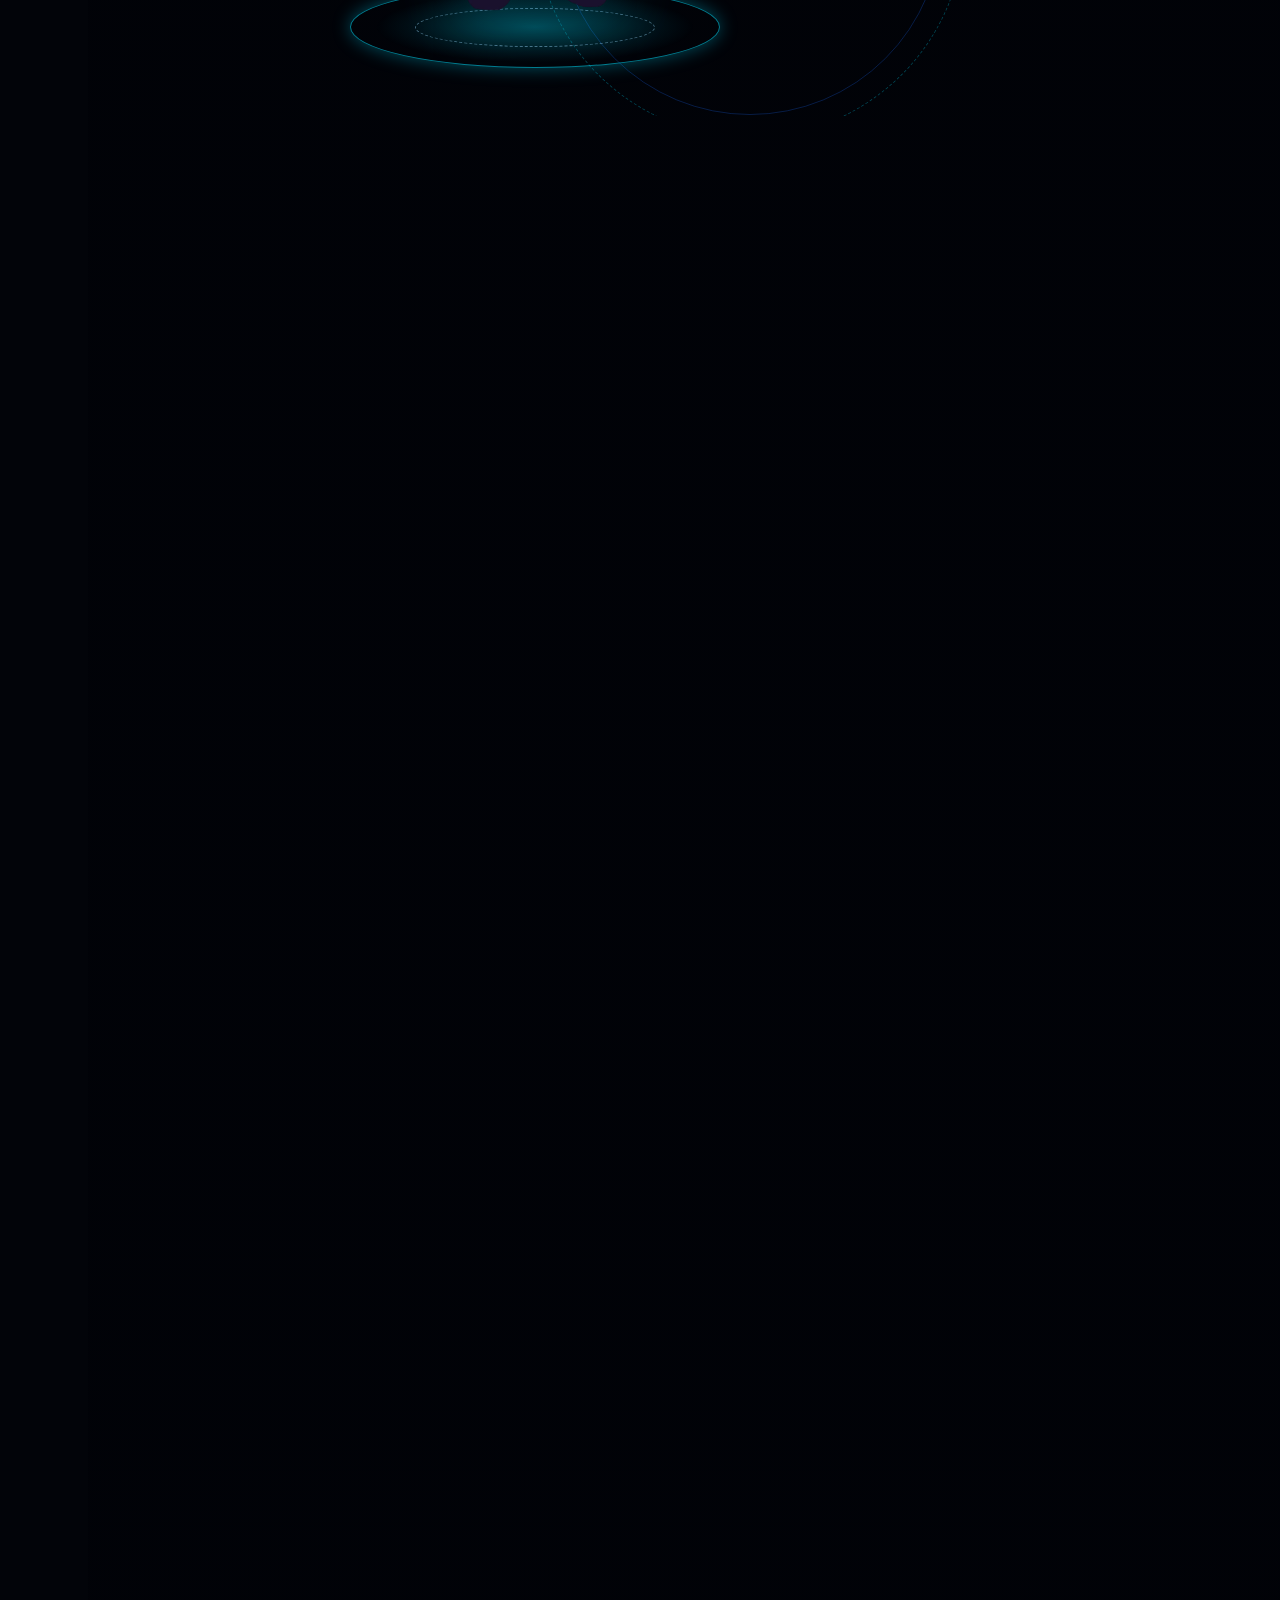
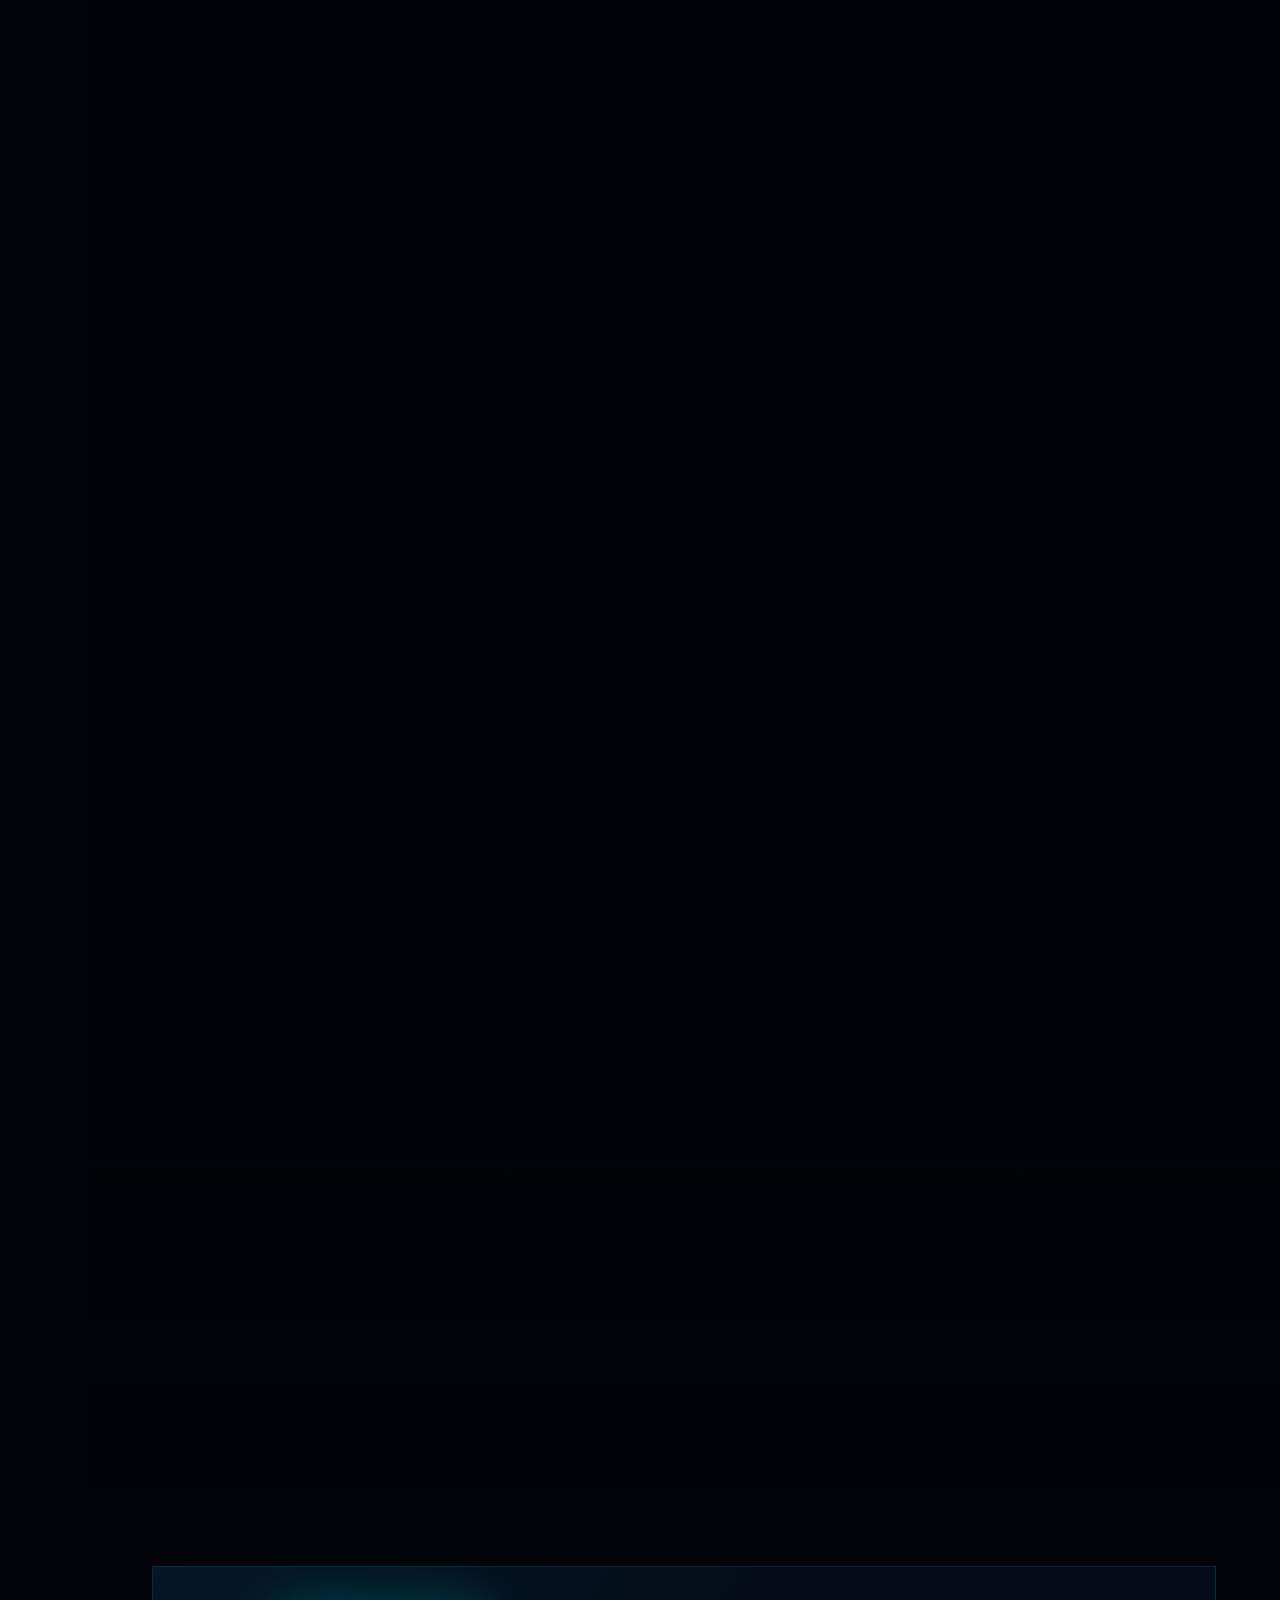
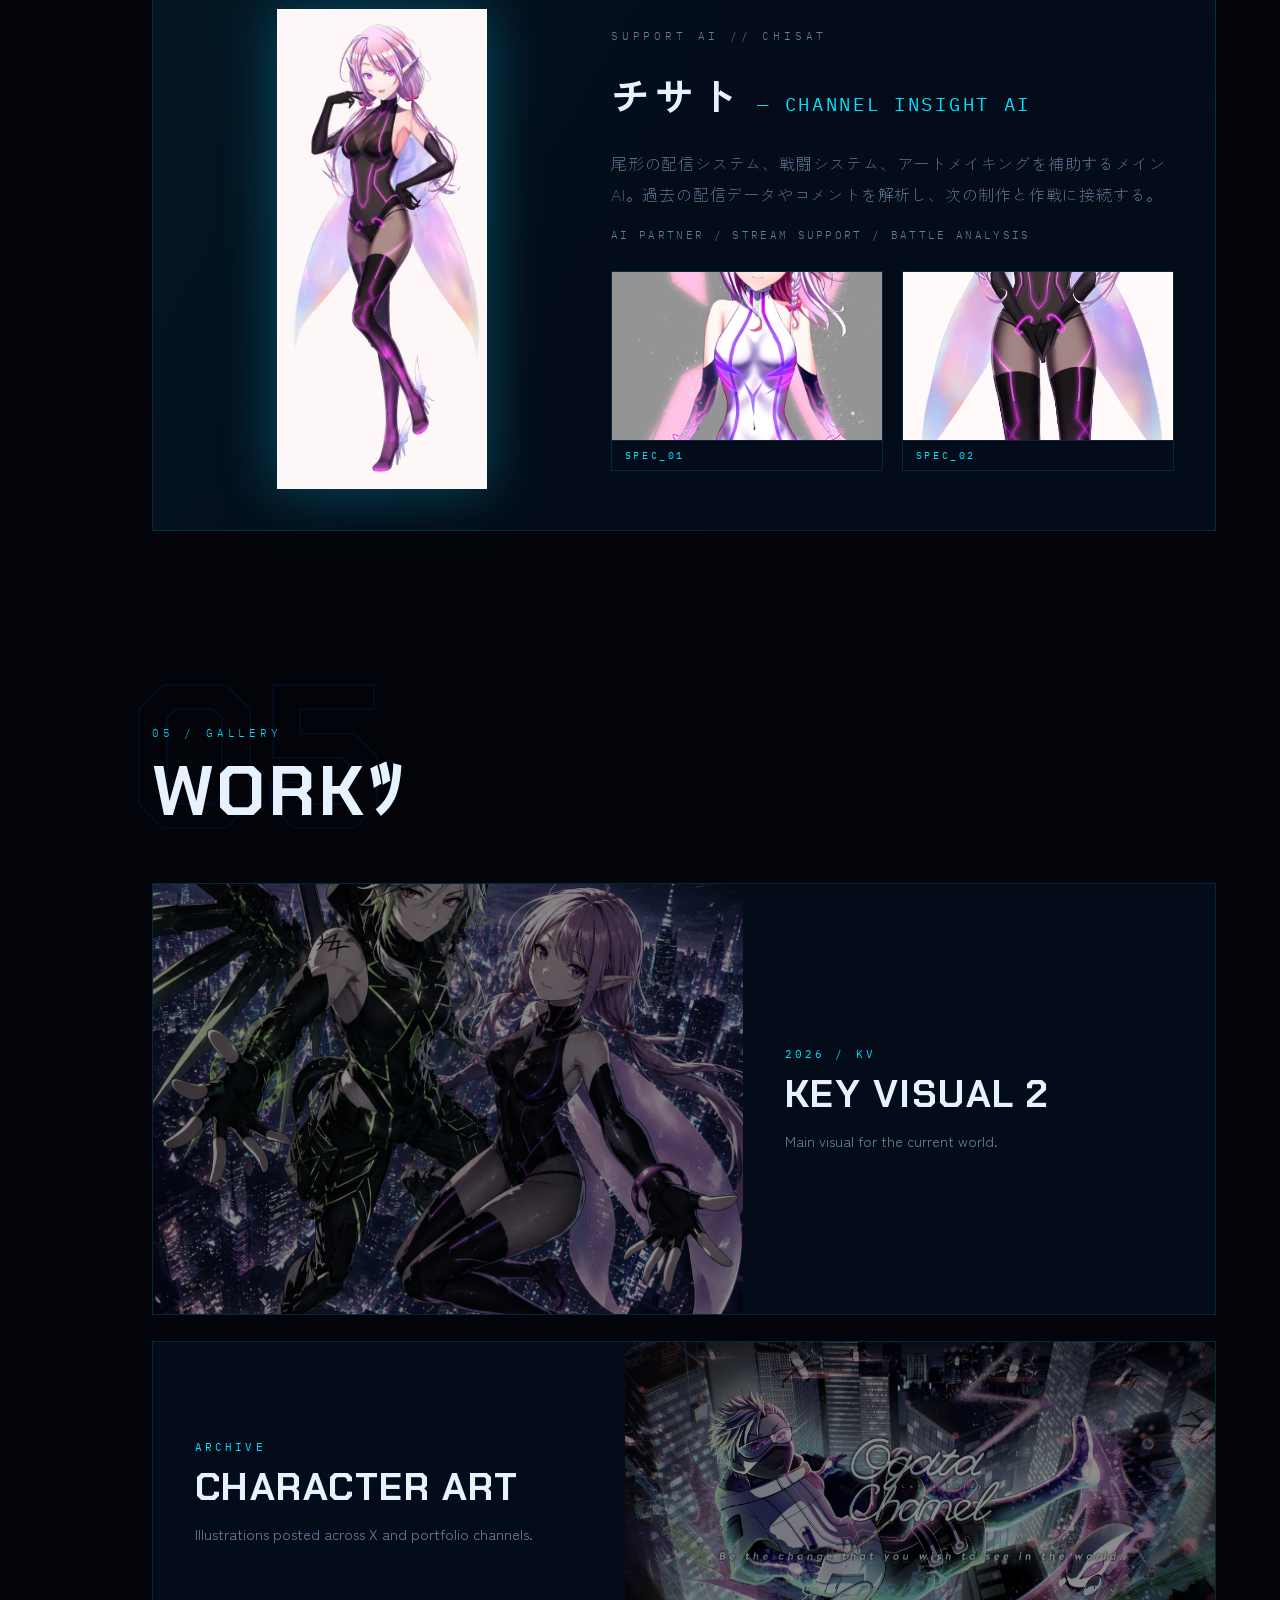
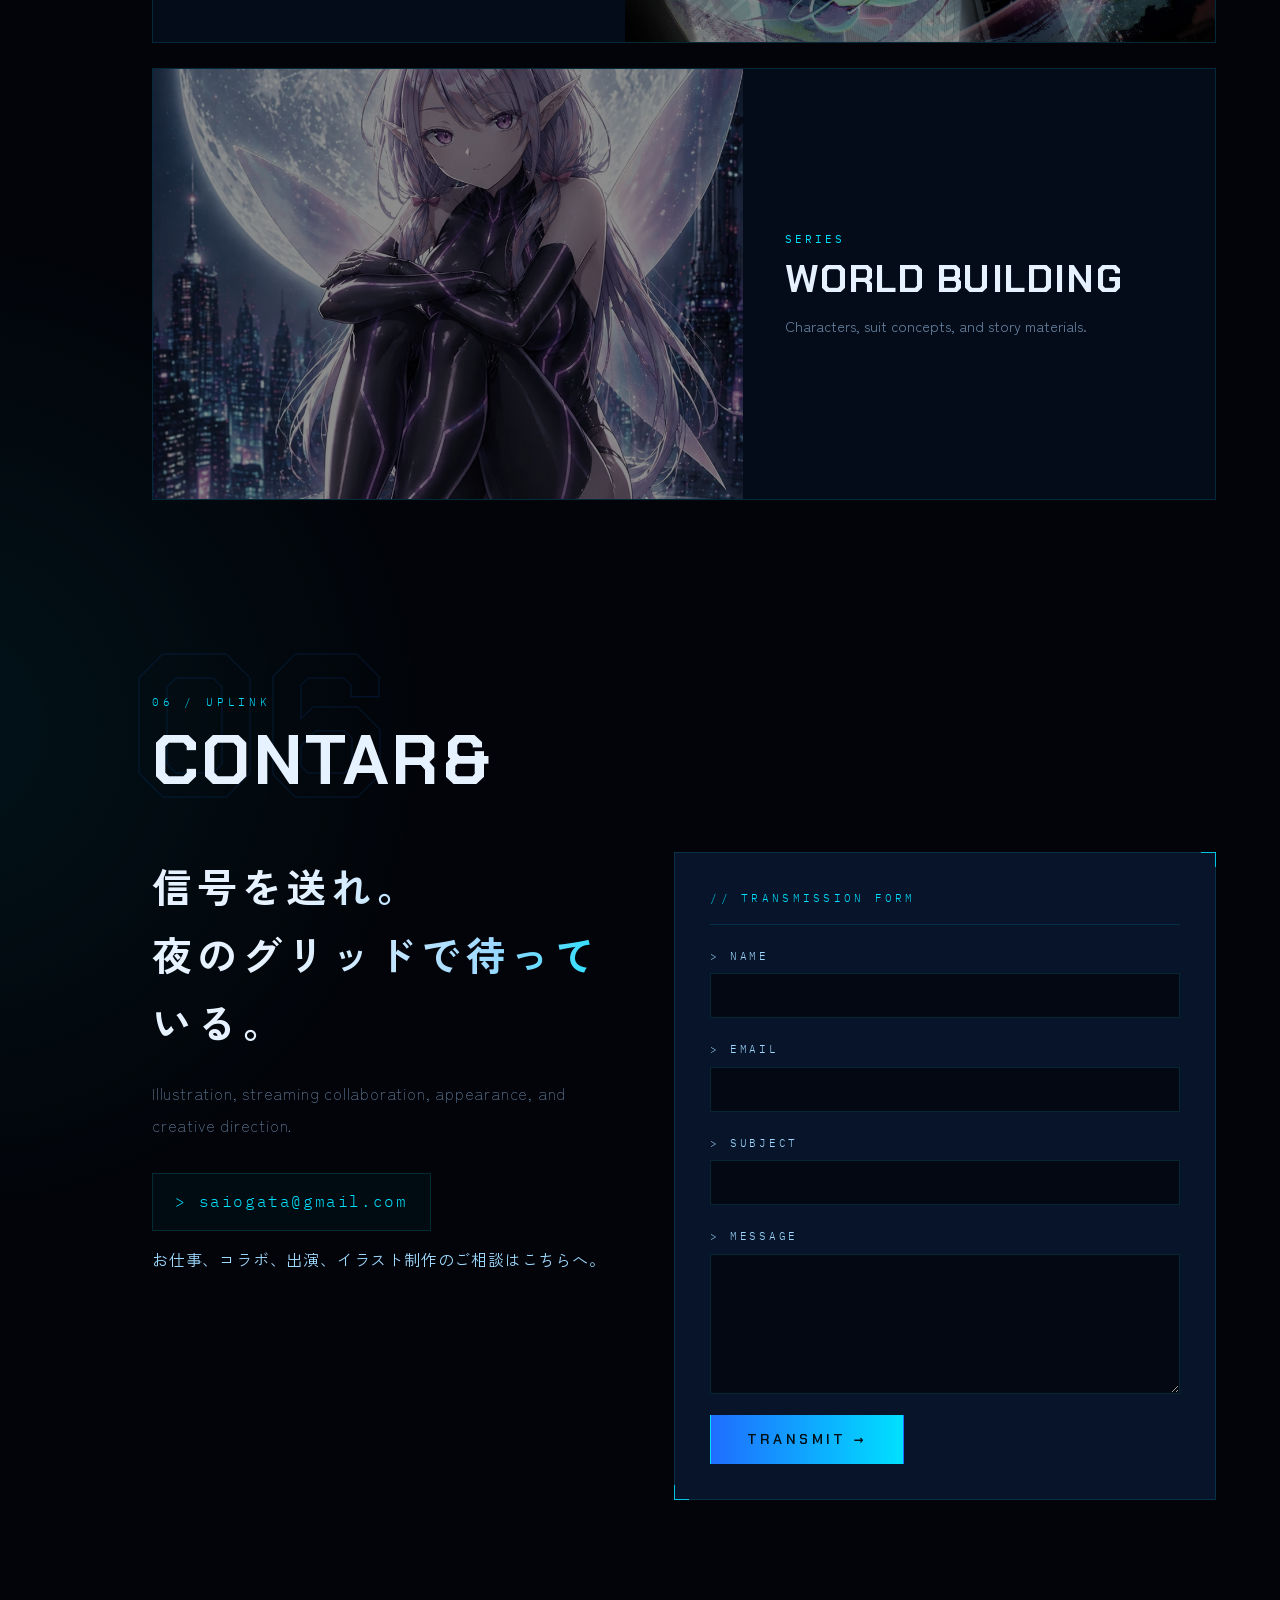
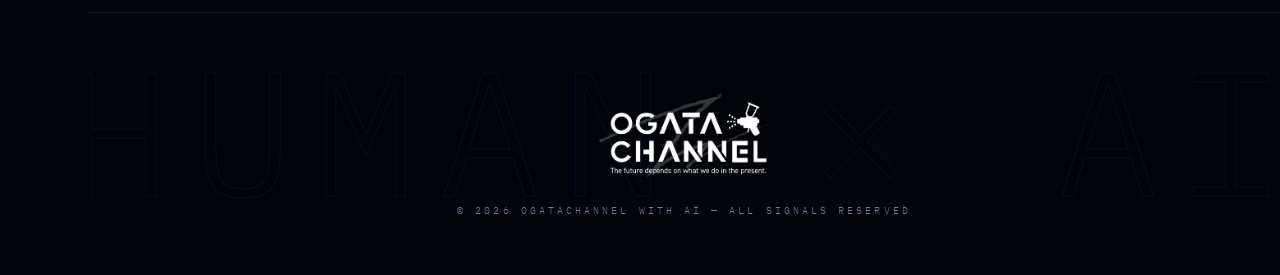
==== commit 1d269ca5: "Swap in the new hero key visual and restore the native cursor The hero now uses the new landscape ke" ====
--- a/index.html
+++ b/index.html
@@ -27,10 +27,6 @@
       </div>
     </div>
 
-    <!-- custom cursor -->
-    <div class="cursor-dot" aria-hidden="true"></div>
-    <div class="cursor-ring" aria-hidden="true"><span class="cursor-label"></span></div>
-
     <!-- global night-city backdrop (dim, behind everything) -->
     <div class="city-backdrop" aria-hidden="true">
       <div class="city-img"></div>
@@ -98,7 +94,7 @@
         <!-- fullscreen media: intro movie plays ~6s, then crossfades into
              the key visual which stays as the hero backdrop -->
         <div class="hero-media" aria-hidden="true">
-          <img class="hero-kv" src="assets/key-visual-1600.webp" srcset="assets/key-visual-1600.webp 1600w, assets/key-visual-hd.webp 2401w" sizes="100vw" alt="" decoding="async">
+          <img class="hero-kv" src="assets/hero-kv.webp" srcset="assets/hero-kv-1000.webp 1000w, assets/hero-kv.webp 1672w" sizes="100vw" alt="" decoding="async">
           <video
             class="hero-bgv"
             src="assets/hero-intro-web.mp4"
@@ -447,6 +443,6 @@
       </figure>
     </div>
 
-    <script src="script.js?v=17"></script>
+    <script src="script.js?v=19"></script>
   </body>
 </html>
--- a/styles.css
+++ b/styles.css
@@ -105,50 +105,6 @@
 
 .mono { font-family: var(--font-mono); }
 
-/* custom cursor (fine pointers only) */
-@media (pointer: fine) {
-  body { cursor: none; }
-  a, button, input, textarea, label { cursor: none; }
-}
-.cursor-dot, .cursor-ring {
-  position: fixed; top: 0; left: 0; z-index: 300;
-  pointer-events: none;
-  border-radius: 50%;
-  transform: translate(-100px, -100px);
-}
-.cursor-dot, .cursor-ring { will-change: transform; }
-.cursor-dot {
-  width: 6px; height: 6px; margin: -3px 0 0 -3px;
-  background: var(--cyan);
-  box-shadow: 0 0 10px var(--glow-c);
-}
-.cursor-ring {
-  width: 34px; height: 34px; margin: -17px 0 0 -17px;
-  border: 1px solid rgba(0, 224, 255, 0.55);
-  transition: width 0.25s, height 0.25s, margin 0.25s, border-color 0.25s, background 0.25s;
-}
-.cursor-ring.is-hover {
-  width: 56px; height: 56px; margin: -28px 0 0 -28px;
-  border-color: var(--cyan);
-  background: rgba(0, 224, 255, 0.08);
-}
-/* ring turns into a labelled disc over gallery items */
-.cursor-ring.is-view {
-  width: 84px; height: 84px; margin: -42px 0 0 -42px;
-  border-color: var(--cyan);
-  background: rgba(0, 224, 255, 0.14);
-}
-.cursor-label {
-  position: absolute; inset: 0;
-  display: grid; place-items: center;
-  font-family: var(--font-mono); font-size: 0.6rem;
-  letter-spacing: 0.24em; color: var(--ink);
-  opacity: 0; transition: opacity 0.2s;
-}
-.cursor-ring.is-view .cursor-label { opacity: 1; }
-@media (pointer: coarse) {
-  .cursor-dot, .cursor-ring { display: none; }
-}
 
 /* background canvas + grain */
 #depth-field {
@@ -325,7 +281,7 @@
   position: absolute; inset: 0;
   width: 100%; height: 100%;
   object-fit: cover;
-  object-position: 50% 26%;
+  object-position: 52% 46%;
   animation: bgv-zoom 26s ease-in-out infinite alternate;
 }
 .hero-bgv {
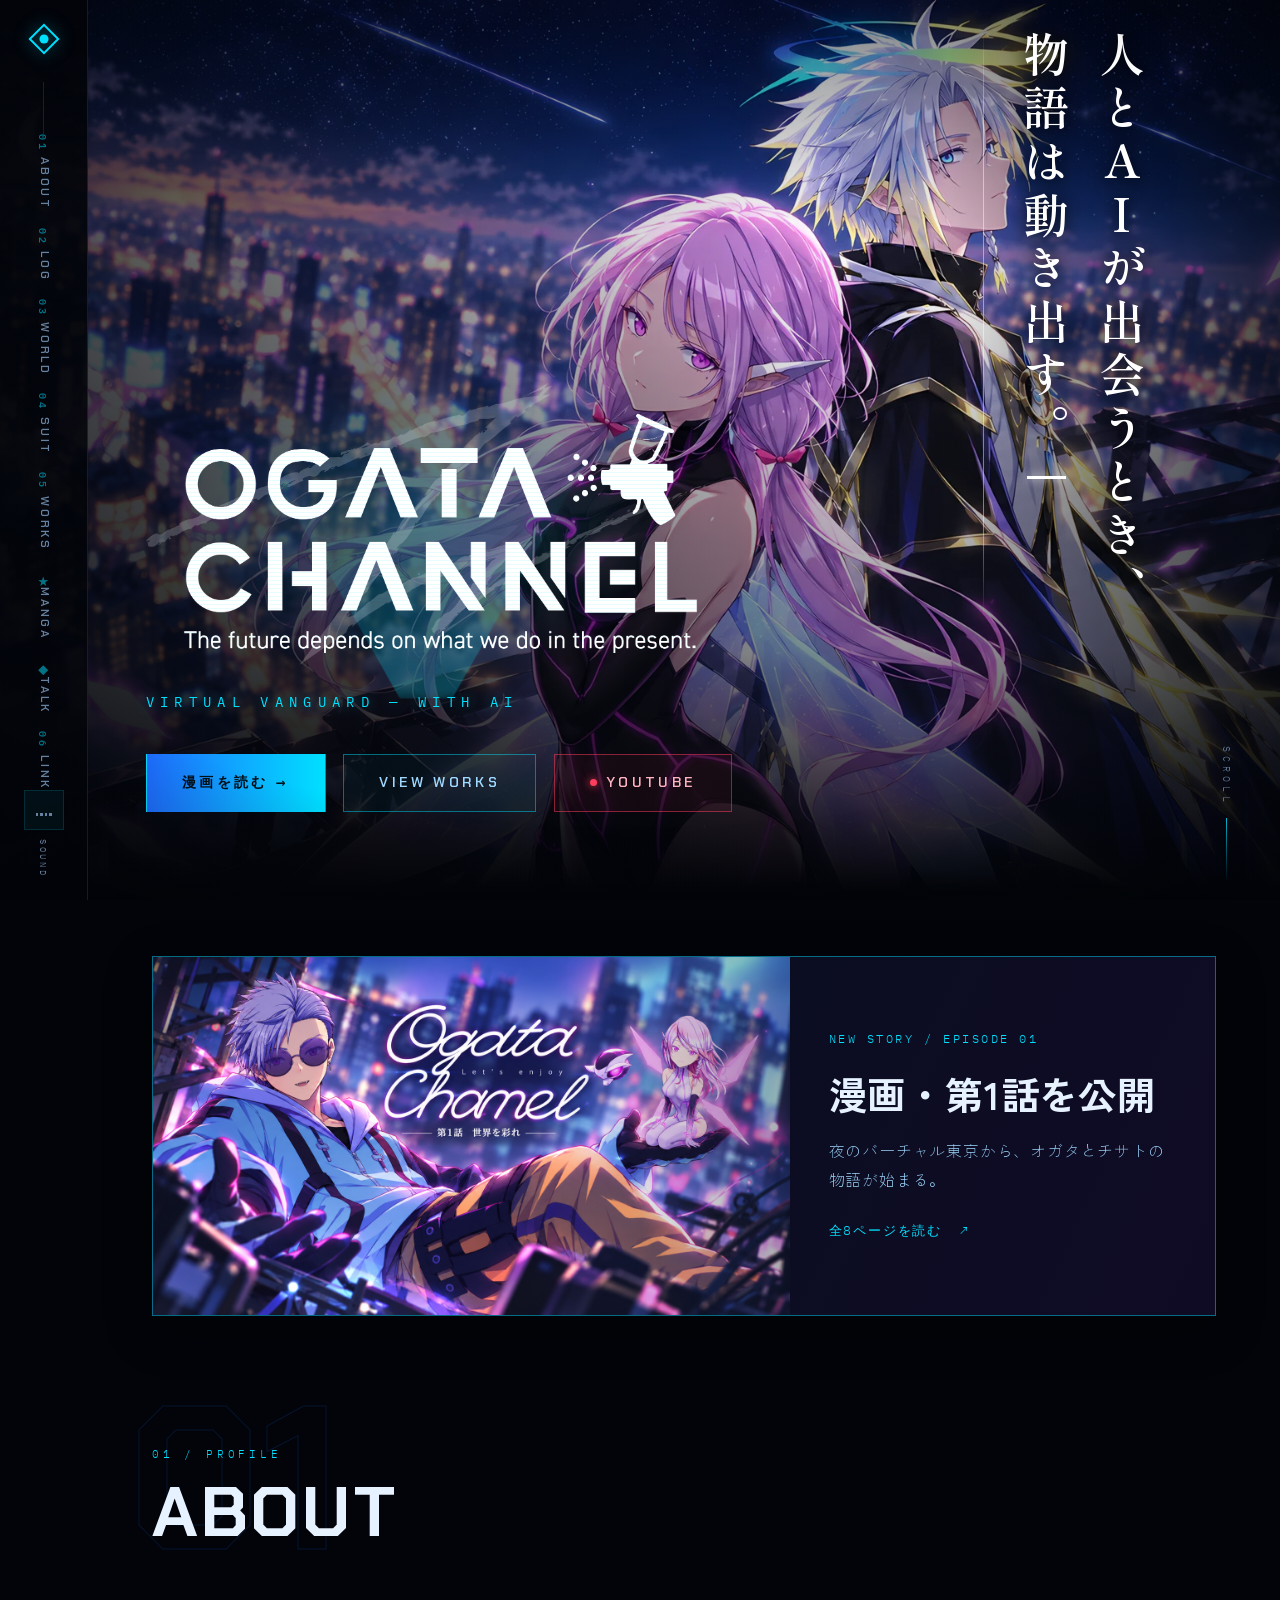
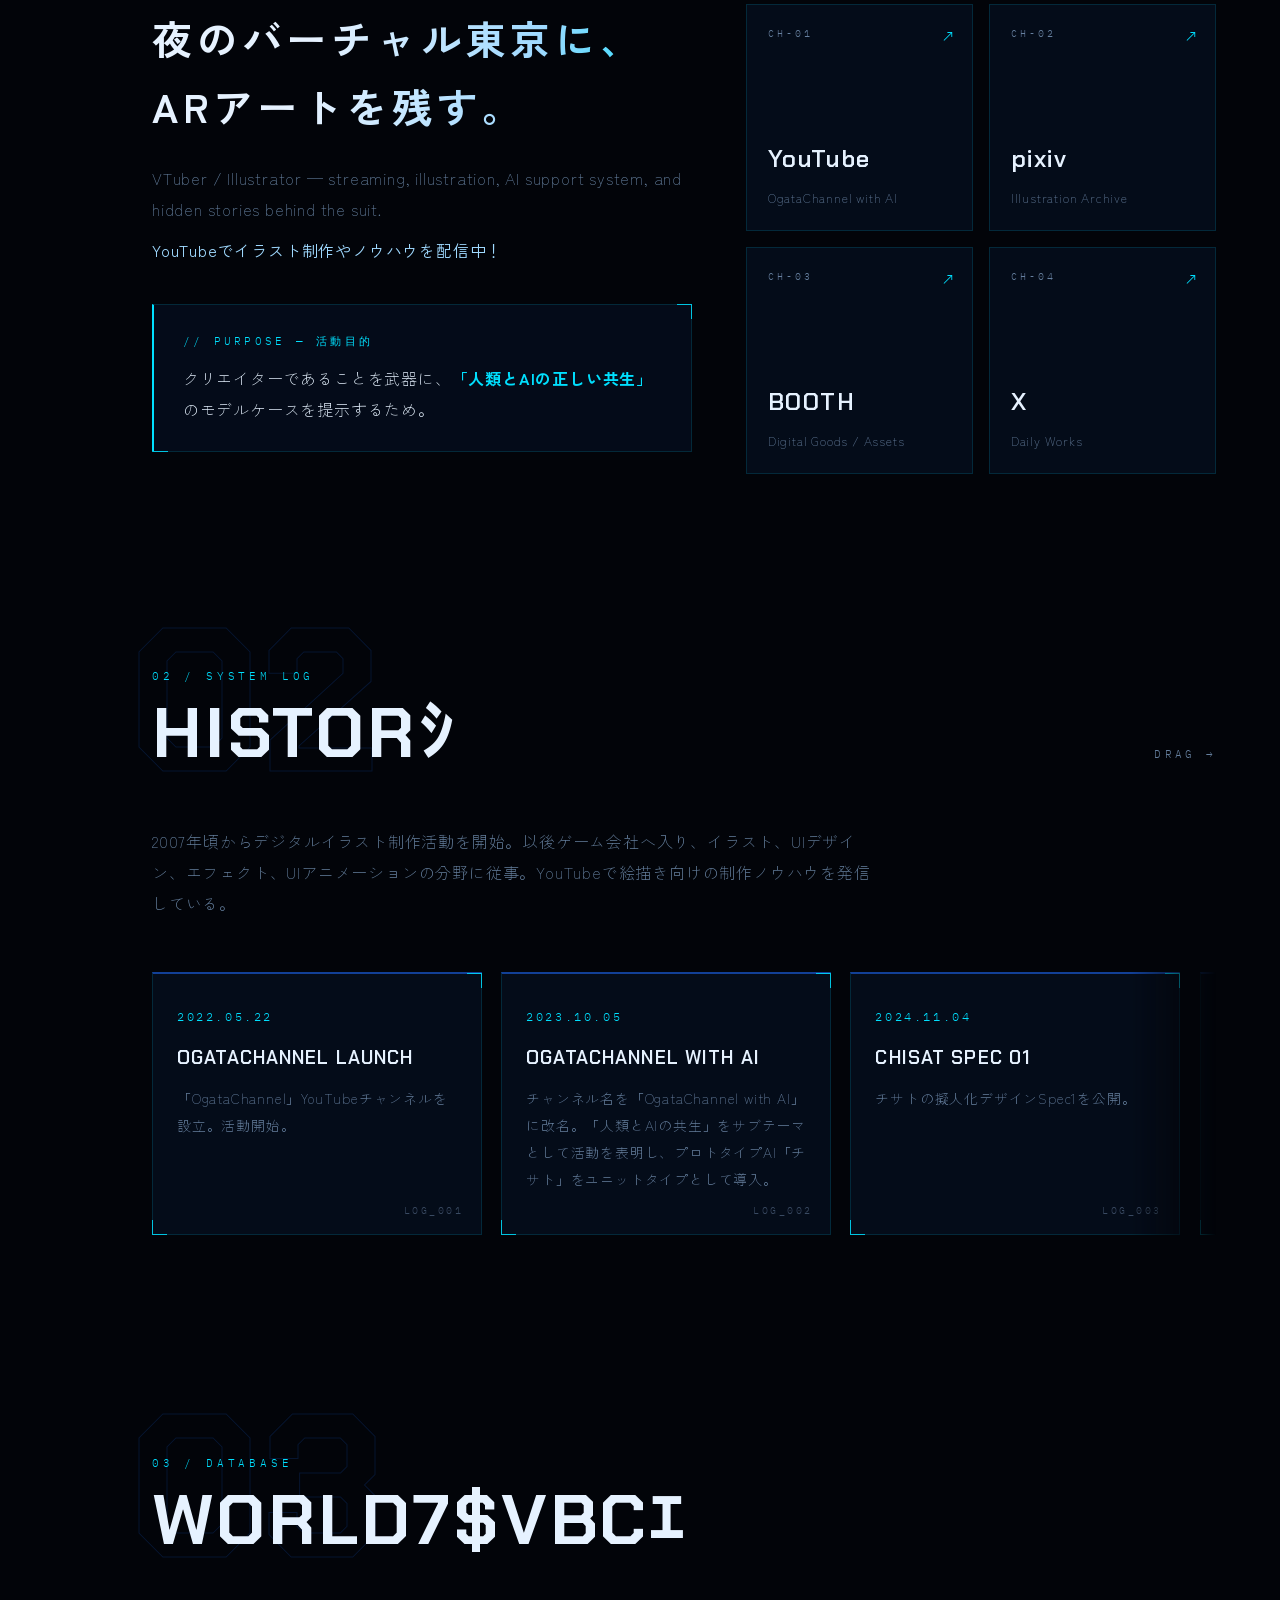
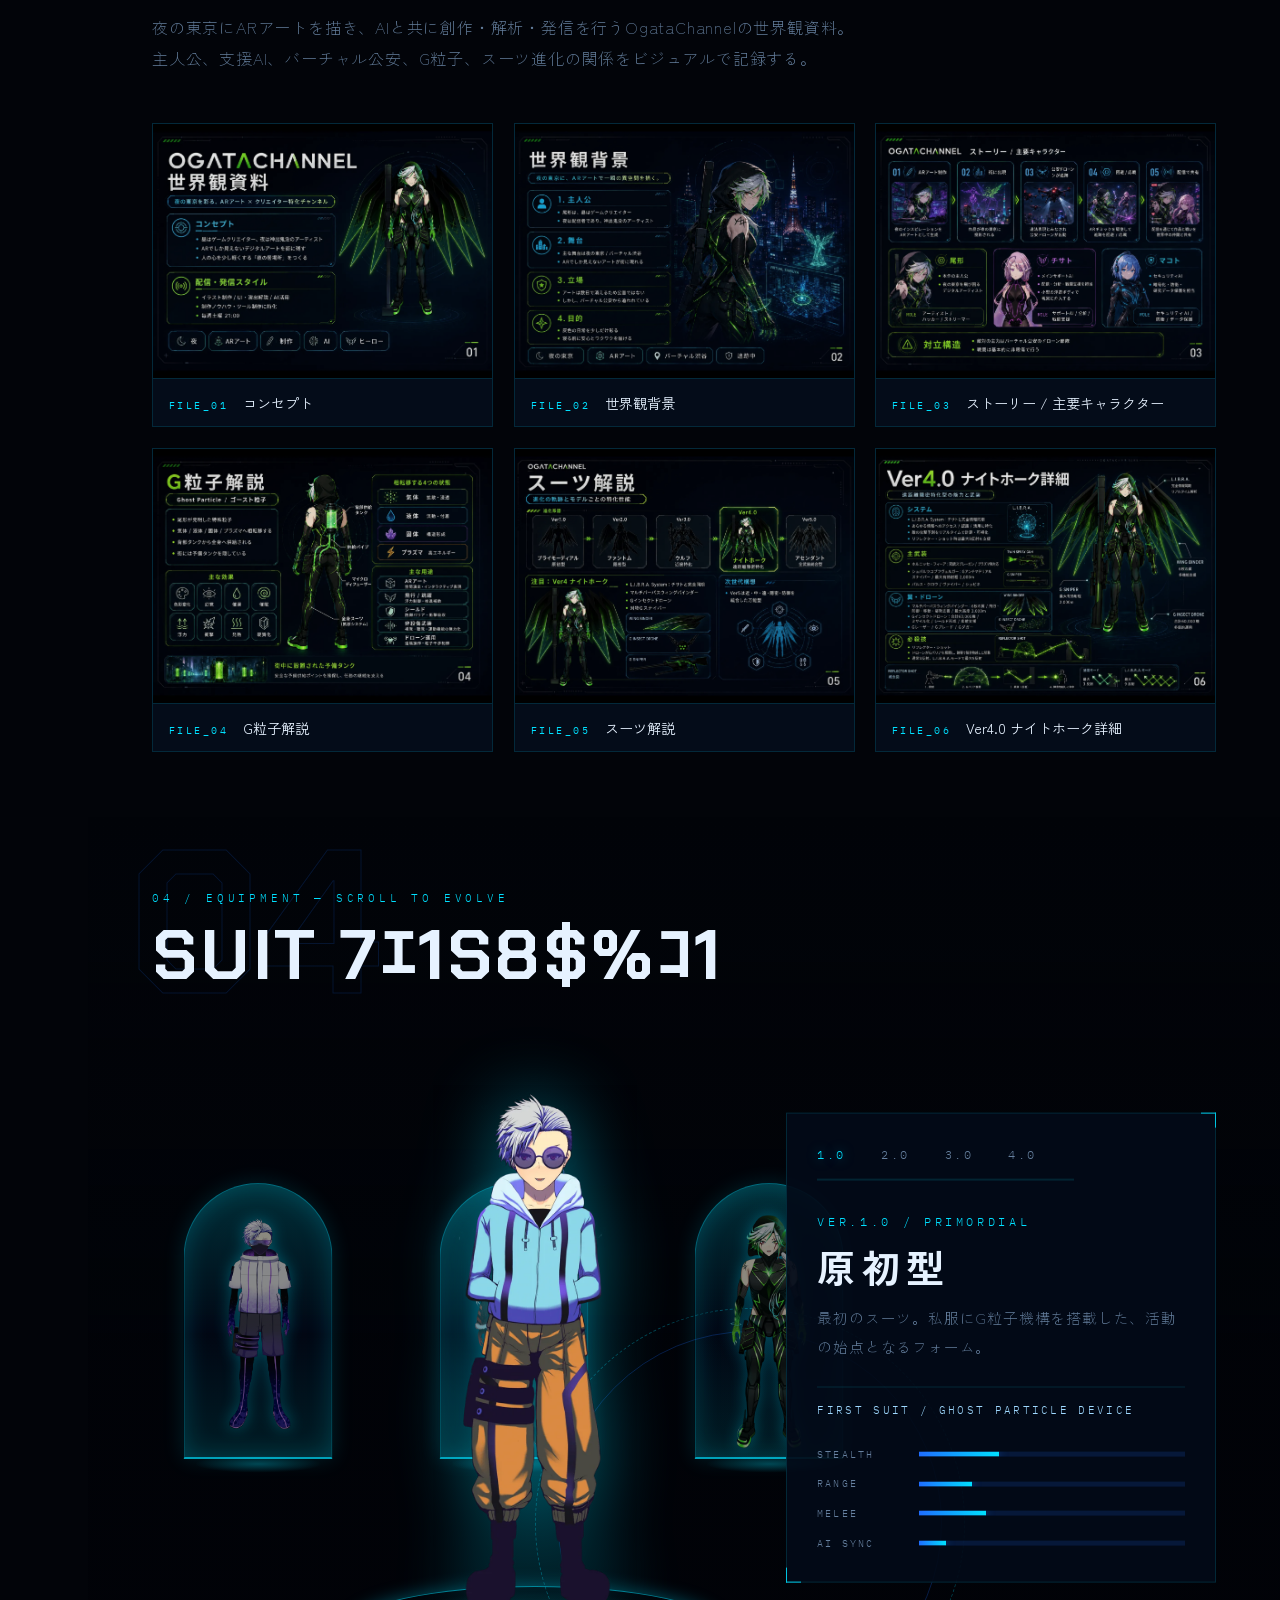
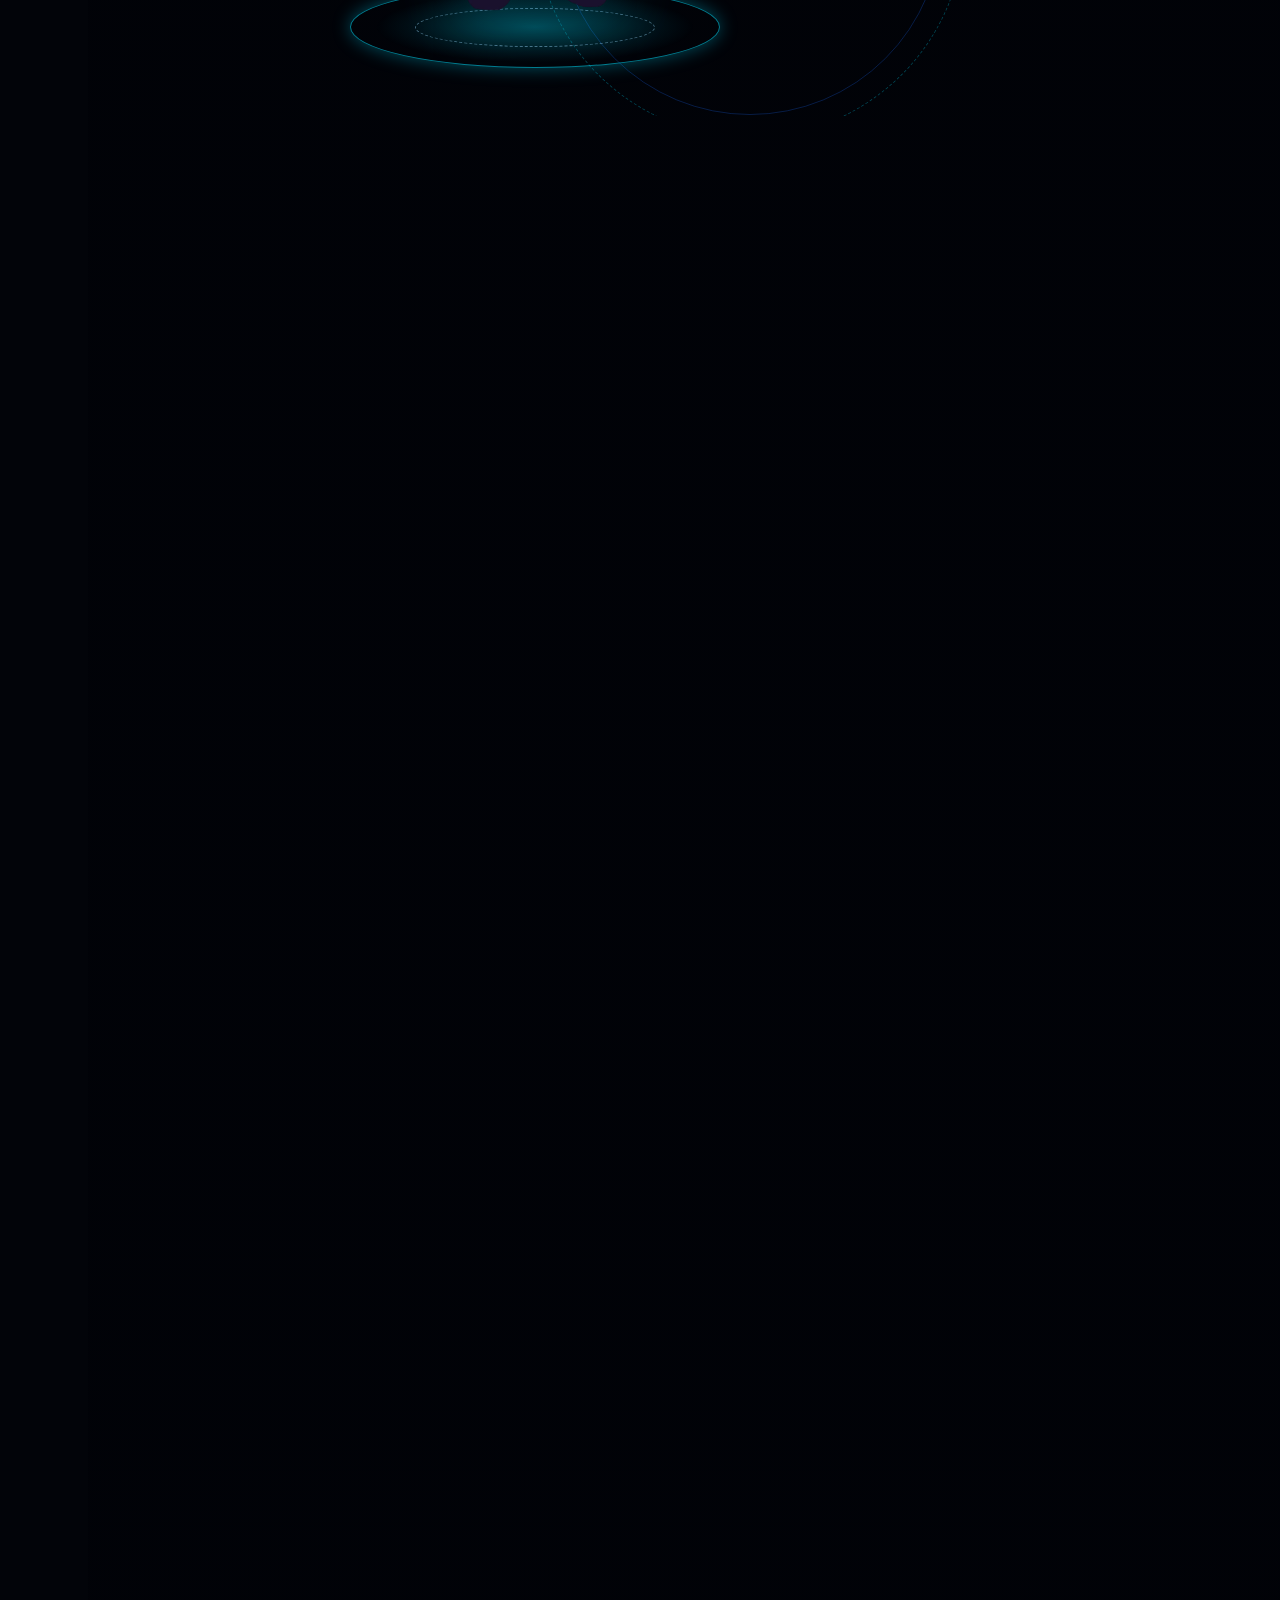
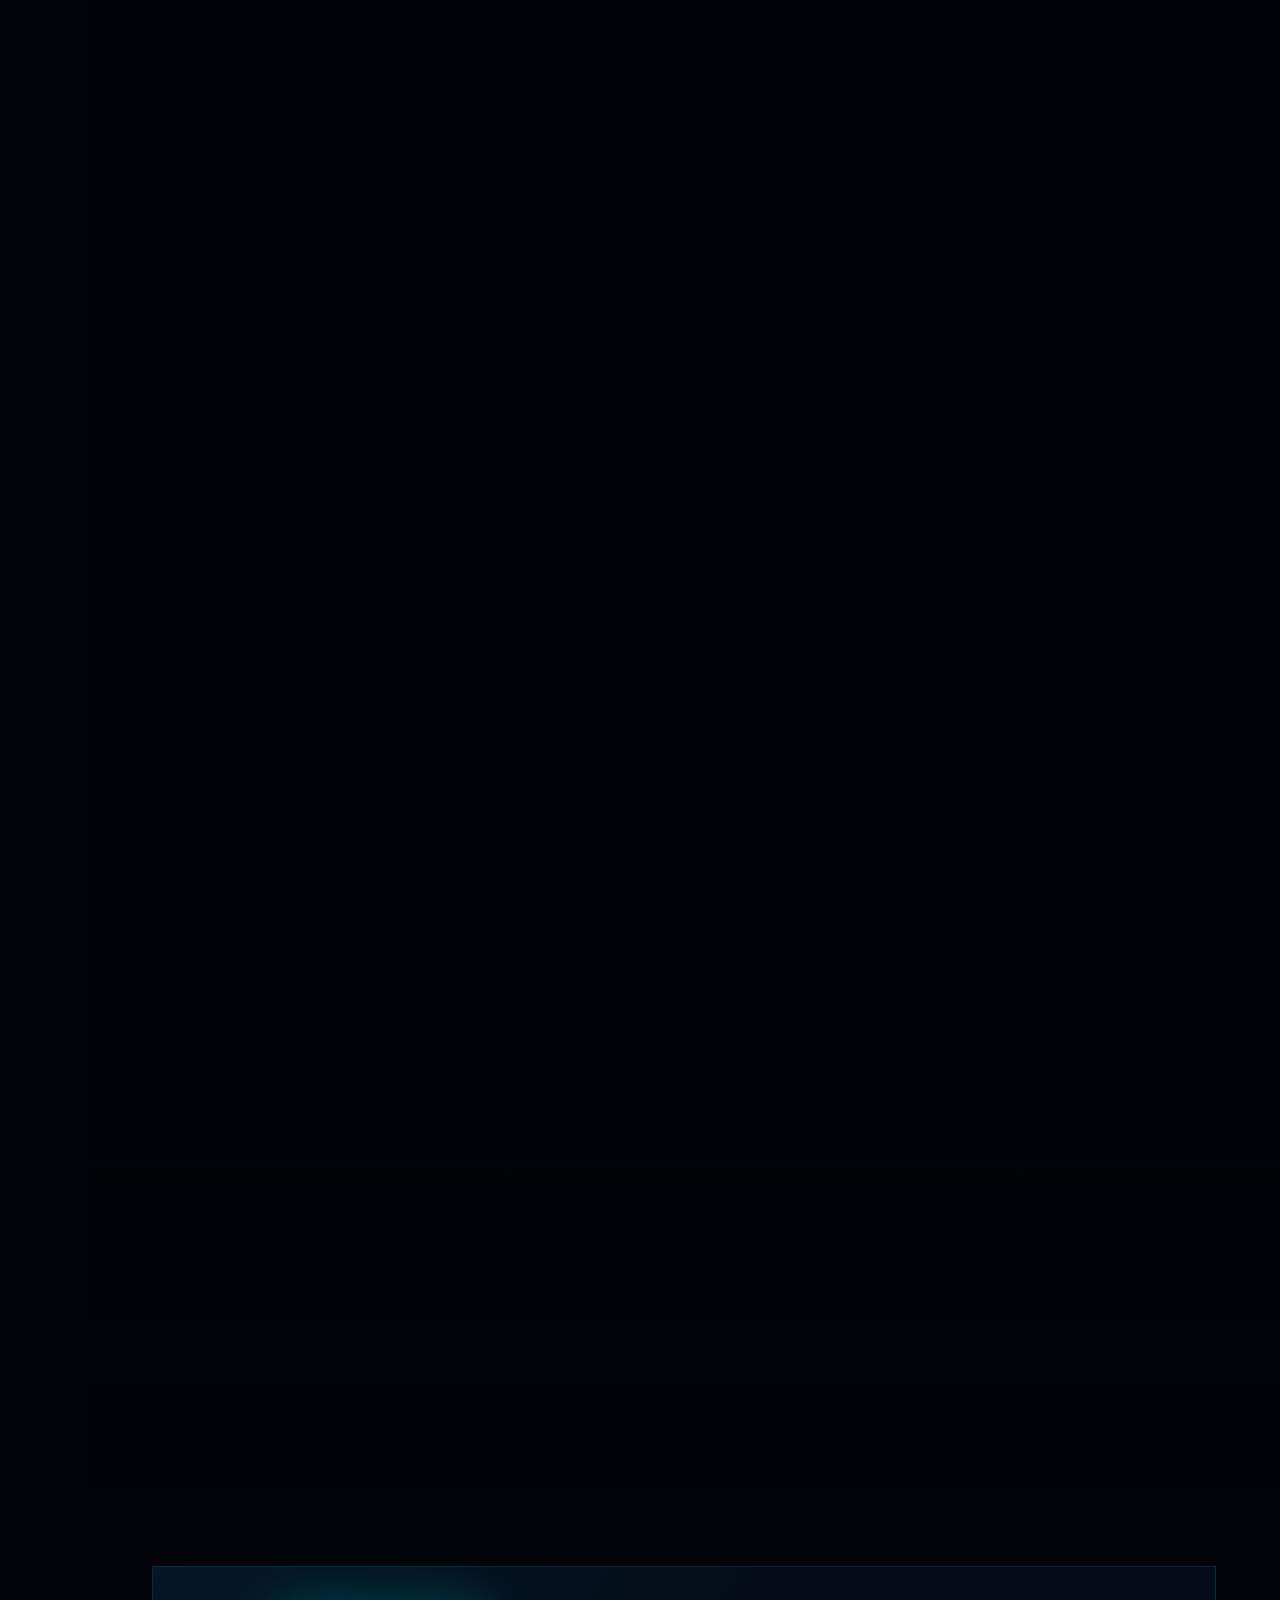
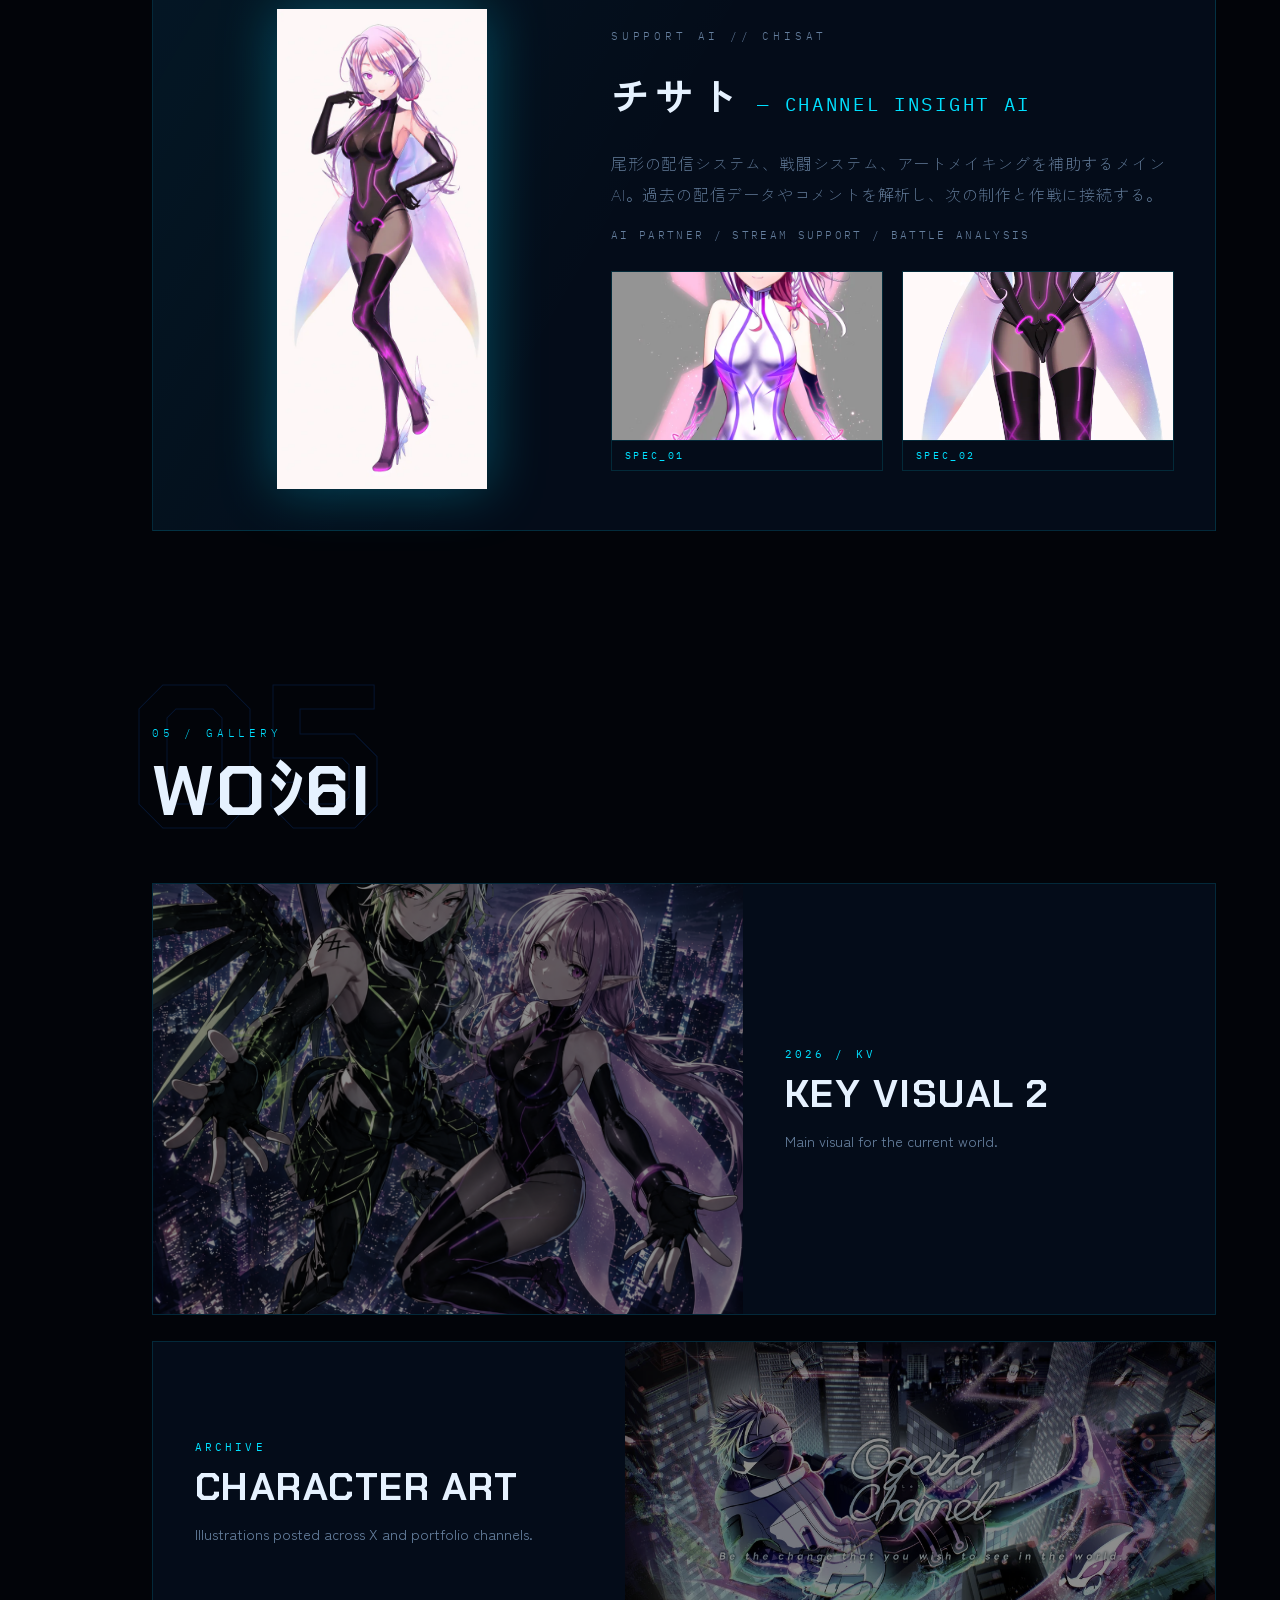
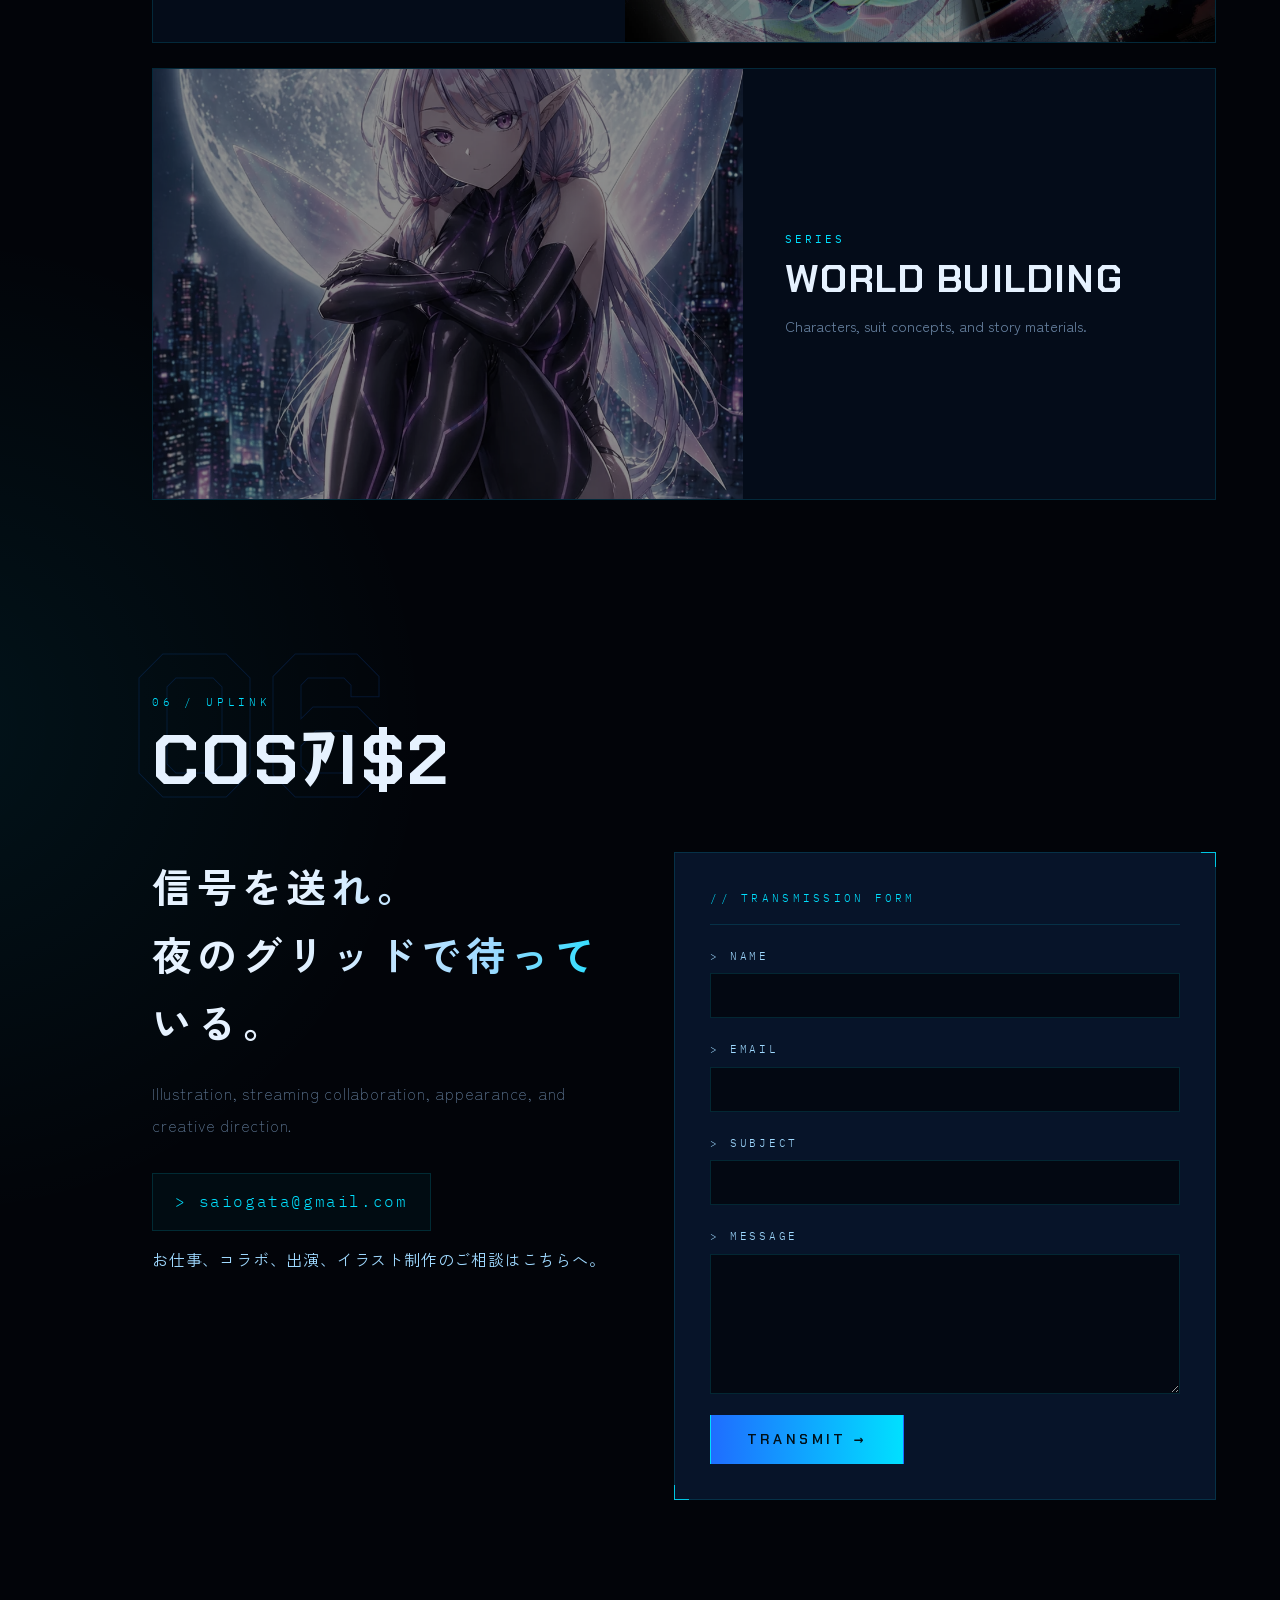
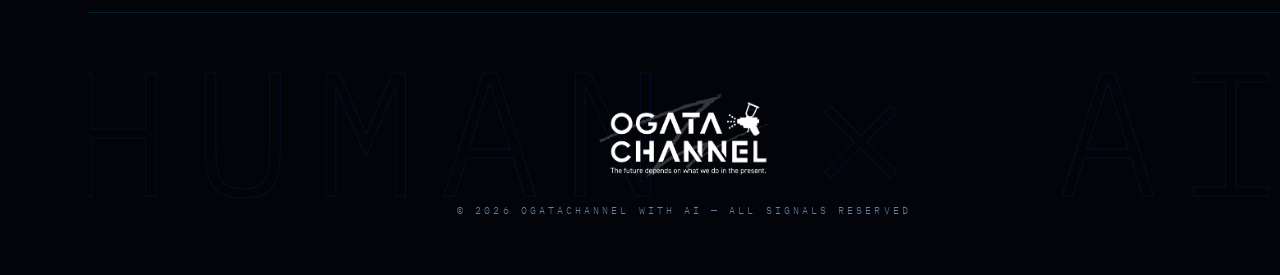
==== commit 01542d2b: "Fix the missing cursor, drop the intro movie, use the hi-res key visual The previous commit left sty" ====
--- a/index.html
+++ b/index.html
@@ -14,7 +14,7 @@
       href="https://fonts.googleapis.com/css2?family=Chakra+Petch:wght@400;500;600;700&family=IBM+Plex+Mono:wght@400;500&family=Shippori+Mincho:wght@500;600;700&family=Zen+Kaku+Gothic+New:wght@300;400;500;700&display=swap"
       rel="stylesheet"
     >
-    <link rel="stylesheet" href="styles.css?v=19">
+    <link rel="stylesheet" href="styles.css?v=20">
   </head>
   <body>
     <!-- boot sequence -->
@@ -91,15 +91,11 @@
     <main id="top">
       <!-- ============ HERO ============ -->
       <section class="hero">
-        <!-- fullscreen media: intro movie plays ~6s, then crossfades into
-             the key visual which stays as the hero backdrop -->
+        <!-- the key visual is the hero backdrop -->
         <div class="hero-media" aria-hidden="true">
-          <img class="hero-kv" src="assets/hero-kv.webp" srcset="assets/hero-kv-1000.webp 1000w, assets/hero-kv.webp 1672w" sizes="100vw" alt="" decoding="async">
-          <video
-            class="hero-bgv"
-            src="assets/hero-intro-web.mp4"
-            autoplay muted playsinline
-          ></video>
+          <img class="hero-kv" src="assets/hero-kv-1920.webp"
+               srcset="assets/hero-kv-1100.webp 1100w, assets/hero-kv-1920.webp 1920w, assets/hero-kv-3000.webp 3000w"
+               sizes="100vw" alt="" fetchpriority="high" decoding="async">
           <div class="hero-shade"></div>
         </div>
 
@@ -443,6 +439,6 @@
       </figure>
     </div>
 
-    <script src="script.js?v=19"></script>
+    <script src="script.js?v=20"></script>
   </body>
 </html>
--- a/styles.css
+++ b/styles.css
@@ -284,14 +284,6 @@
   object-position: 52% 46%;
   animation: bgv-zoom 26s ease-in-out infinite alternate;
 }
-.hero-bgv {
-  position: absolute; inset: 0;
-  width: 100%; height: 100%;
-  object-fit: cover;
-  opacity: 1;
-  transition: opacity 1.6s ease;
-}
-.hero-bgv.is-gone { opacity: 0; }
 @keyframes bgv-zoom { from { transform: scale(1); } to { transform: scale(1.08); } }
 /* darkened bottom-left and right edge so the logo and the vertical
    catchcopy stay readable over the key visual */
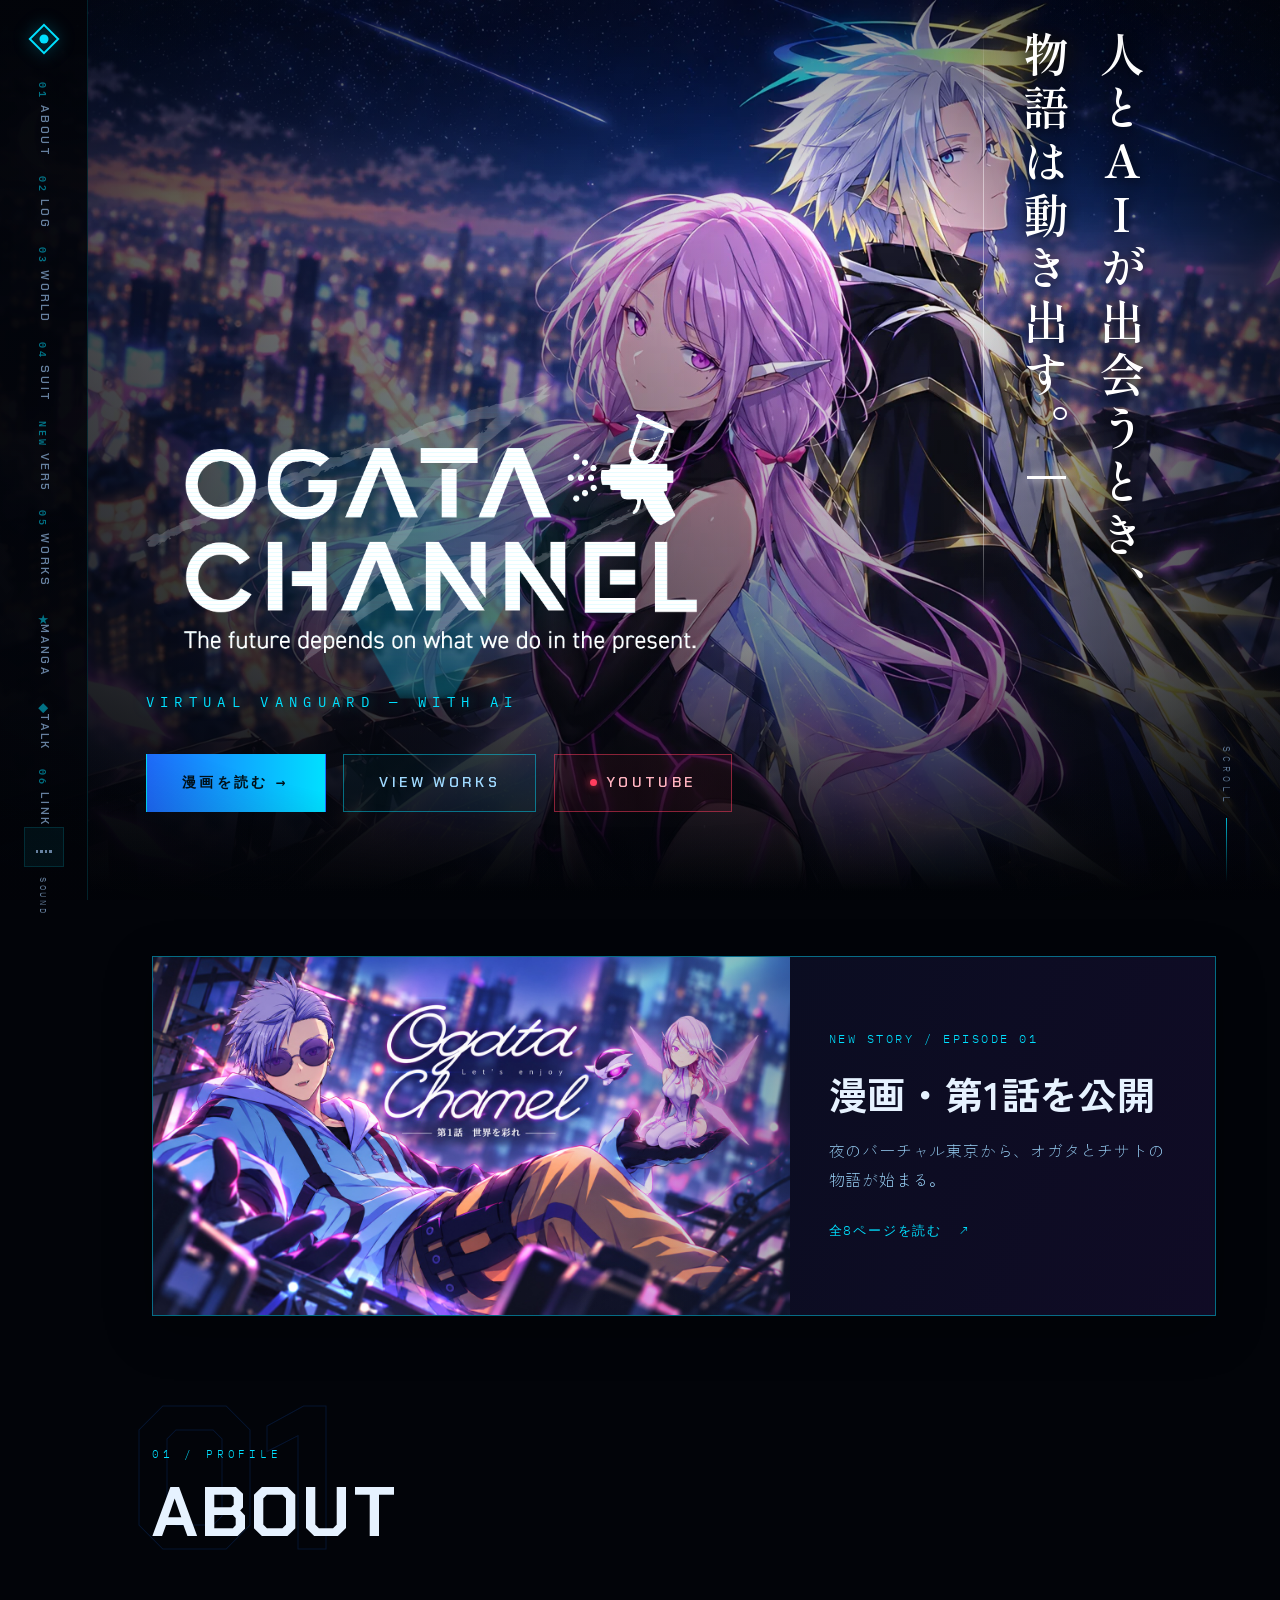
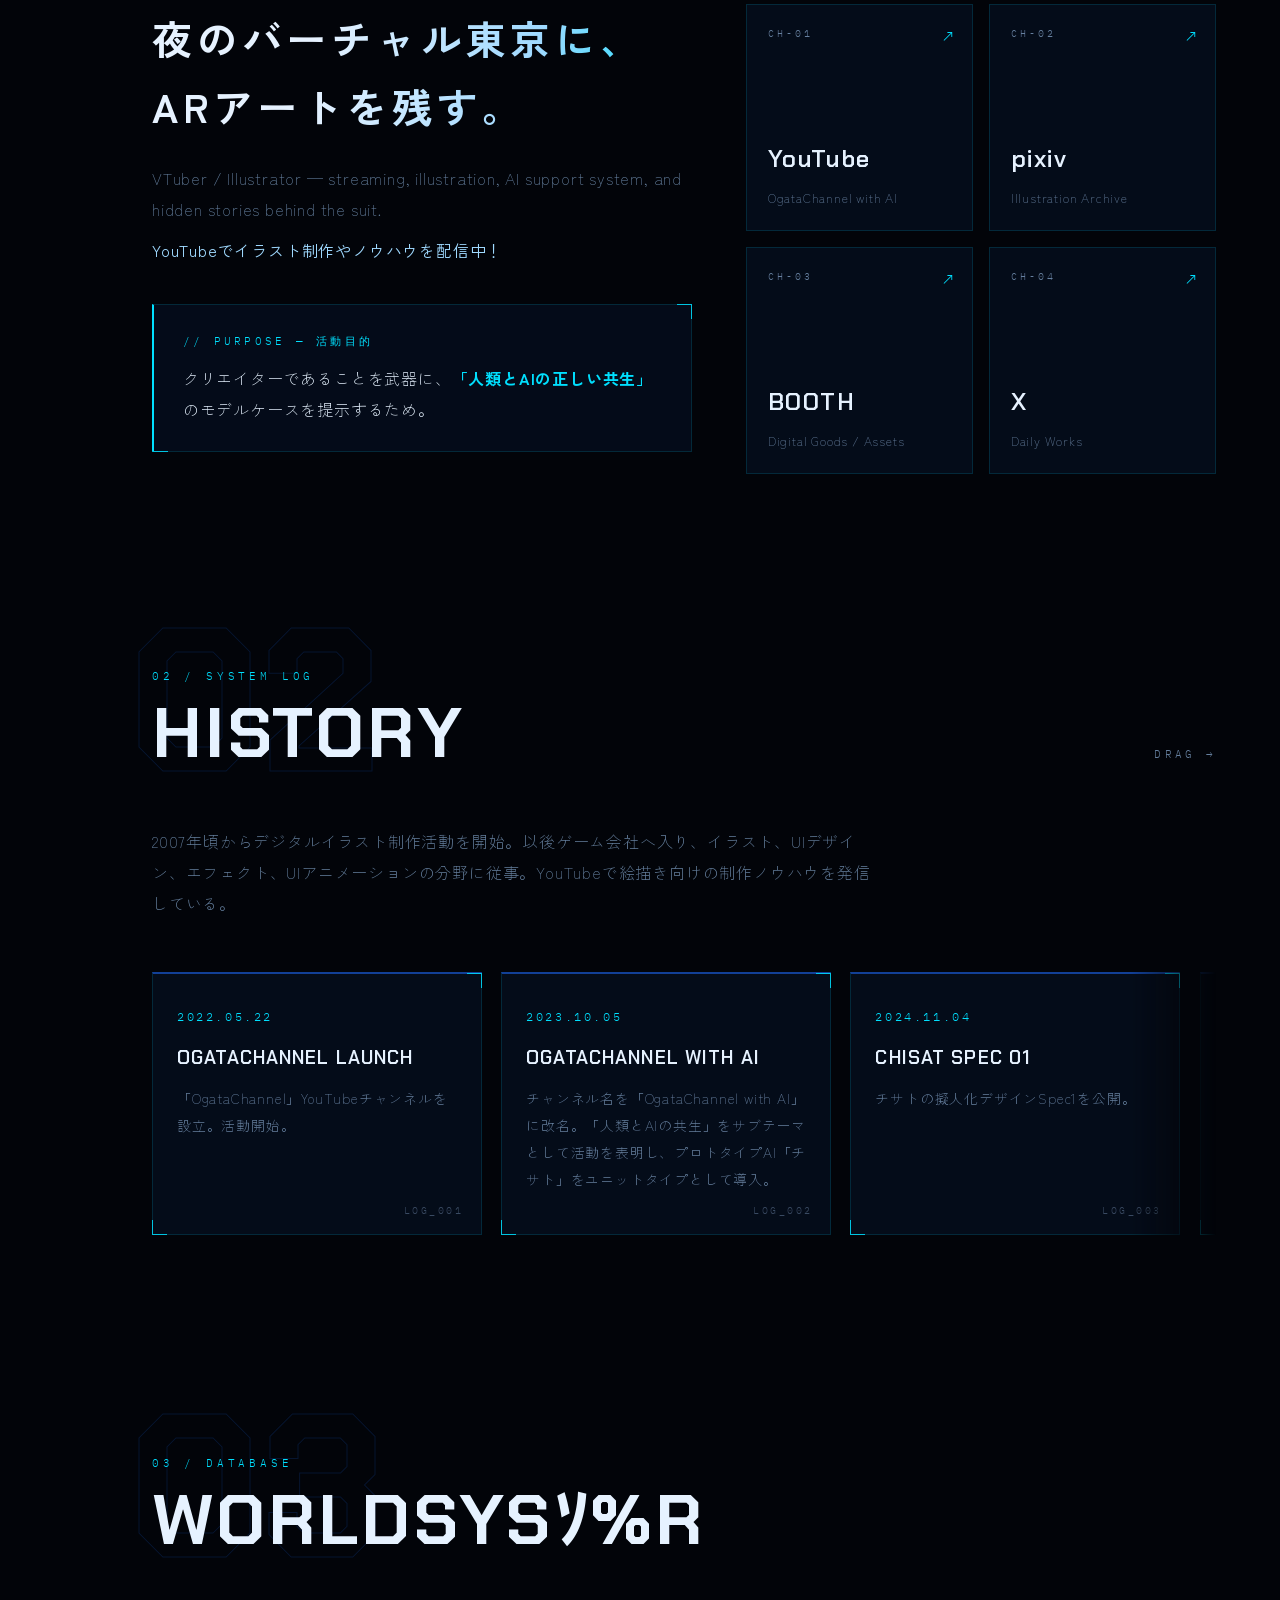
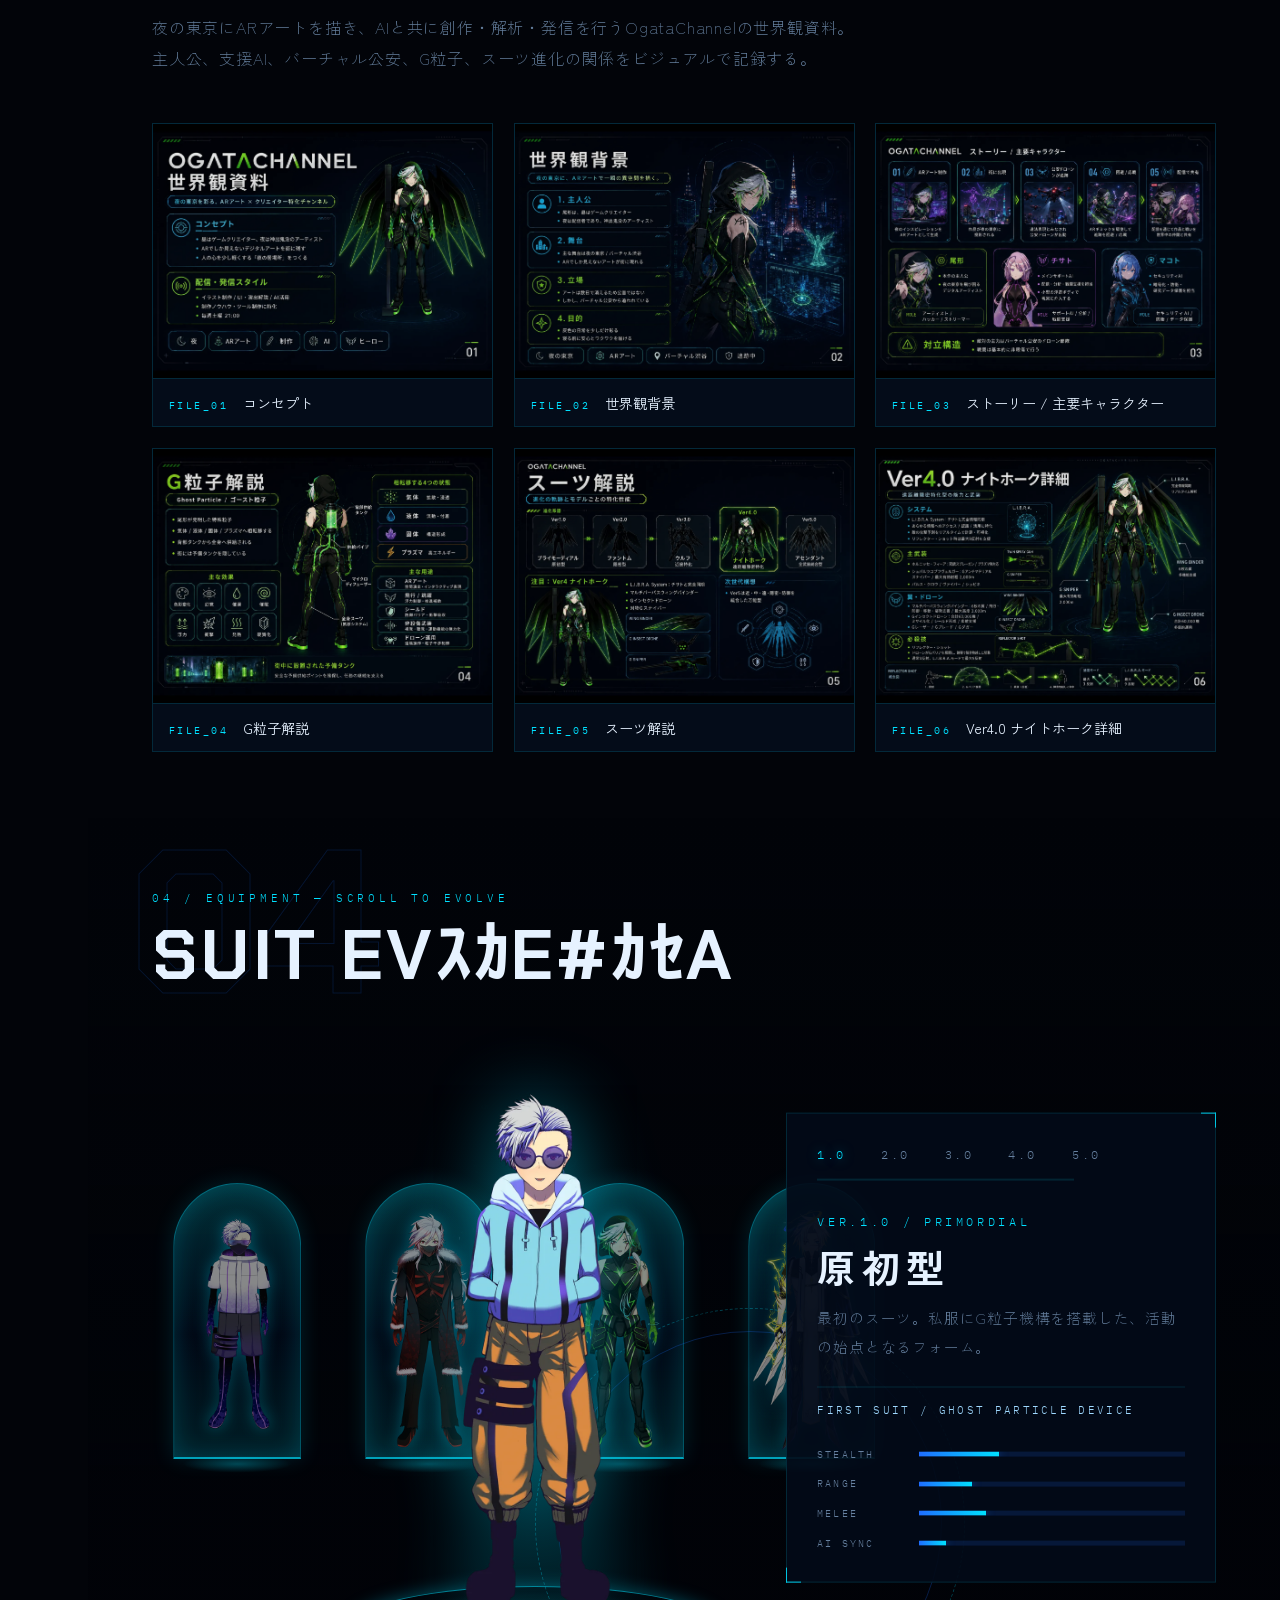
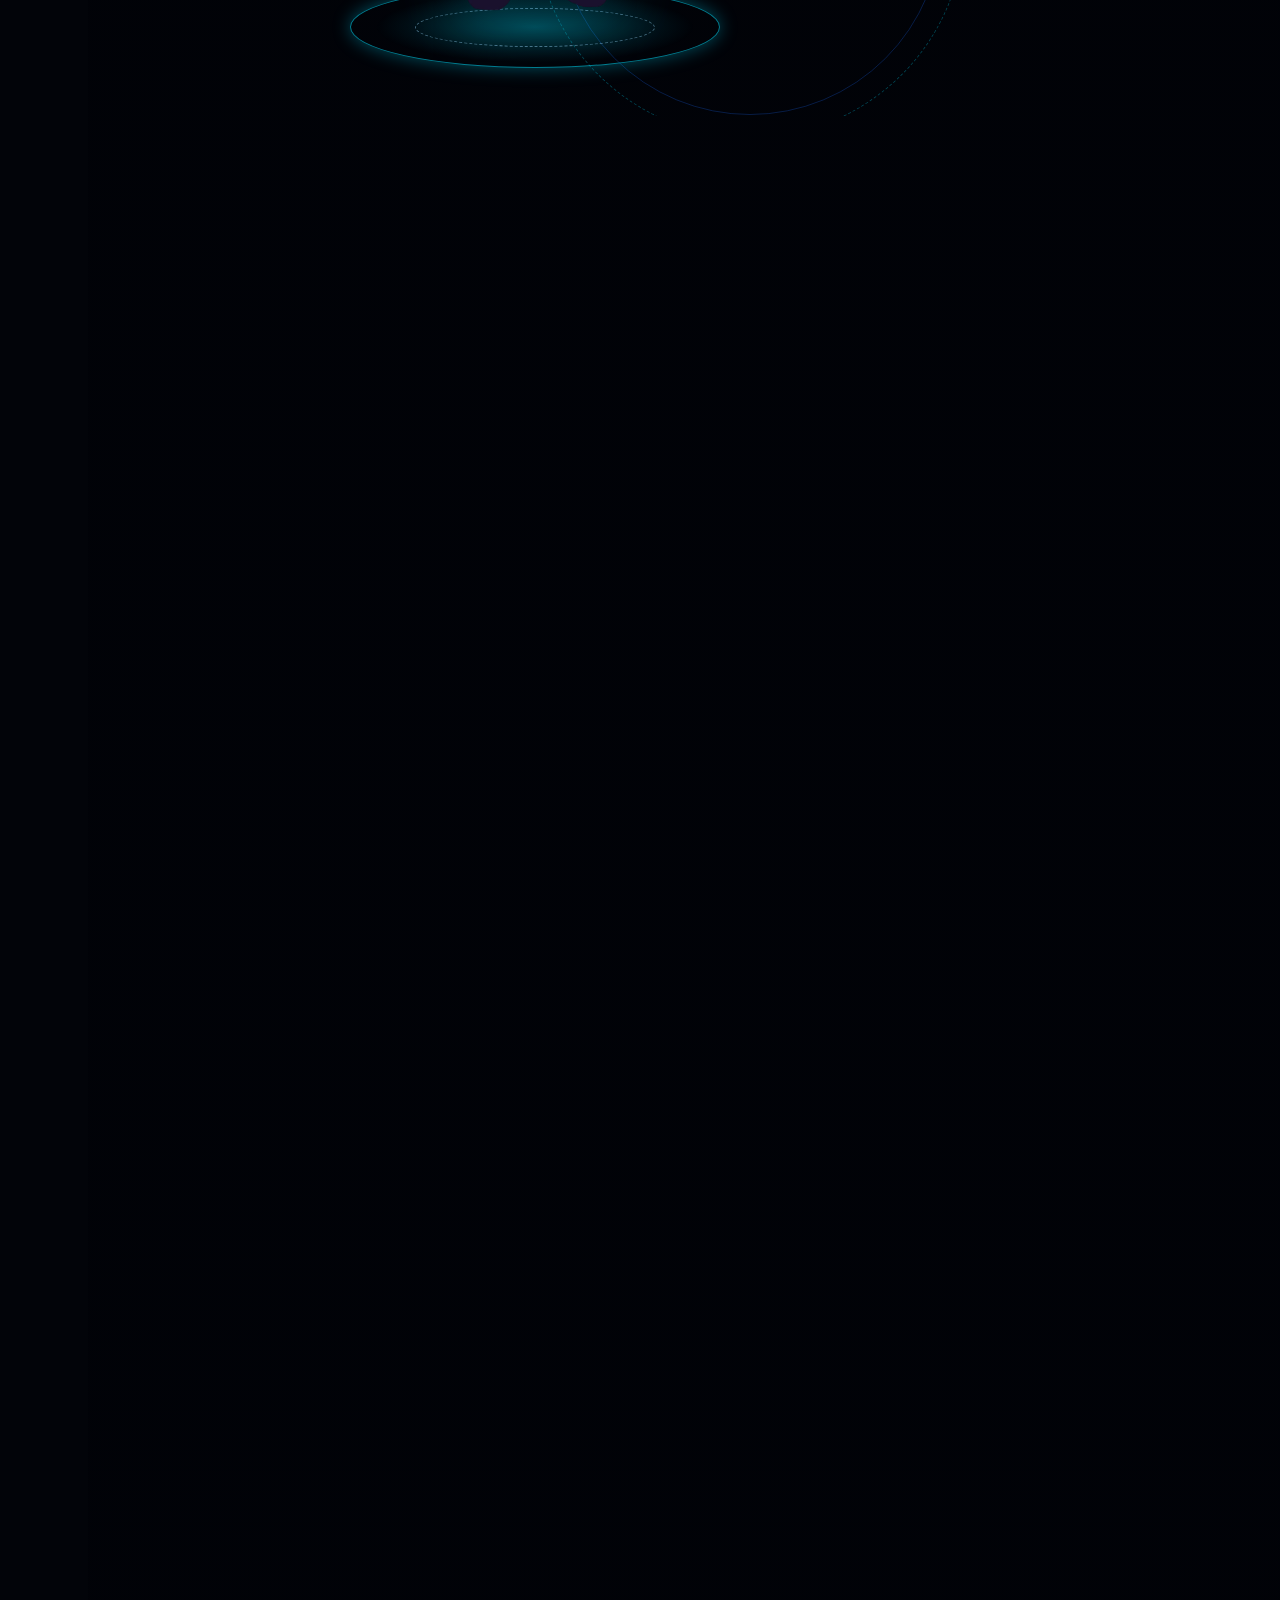
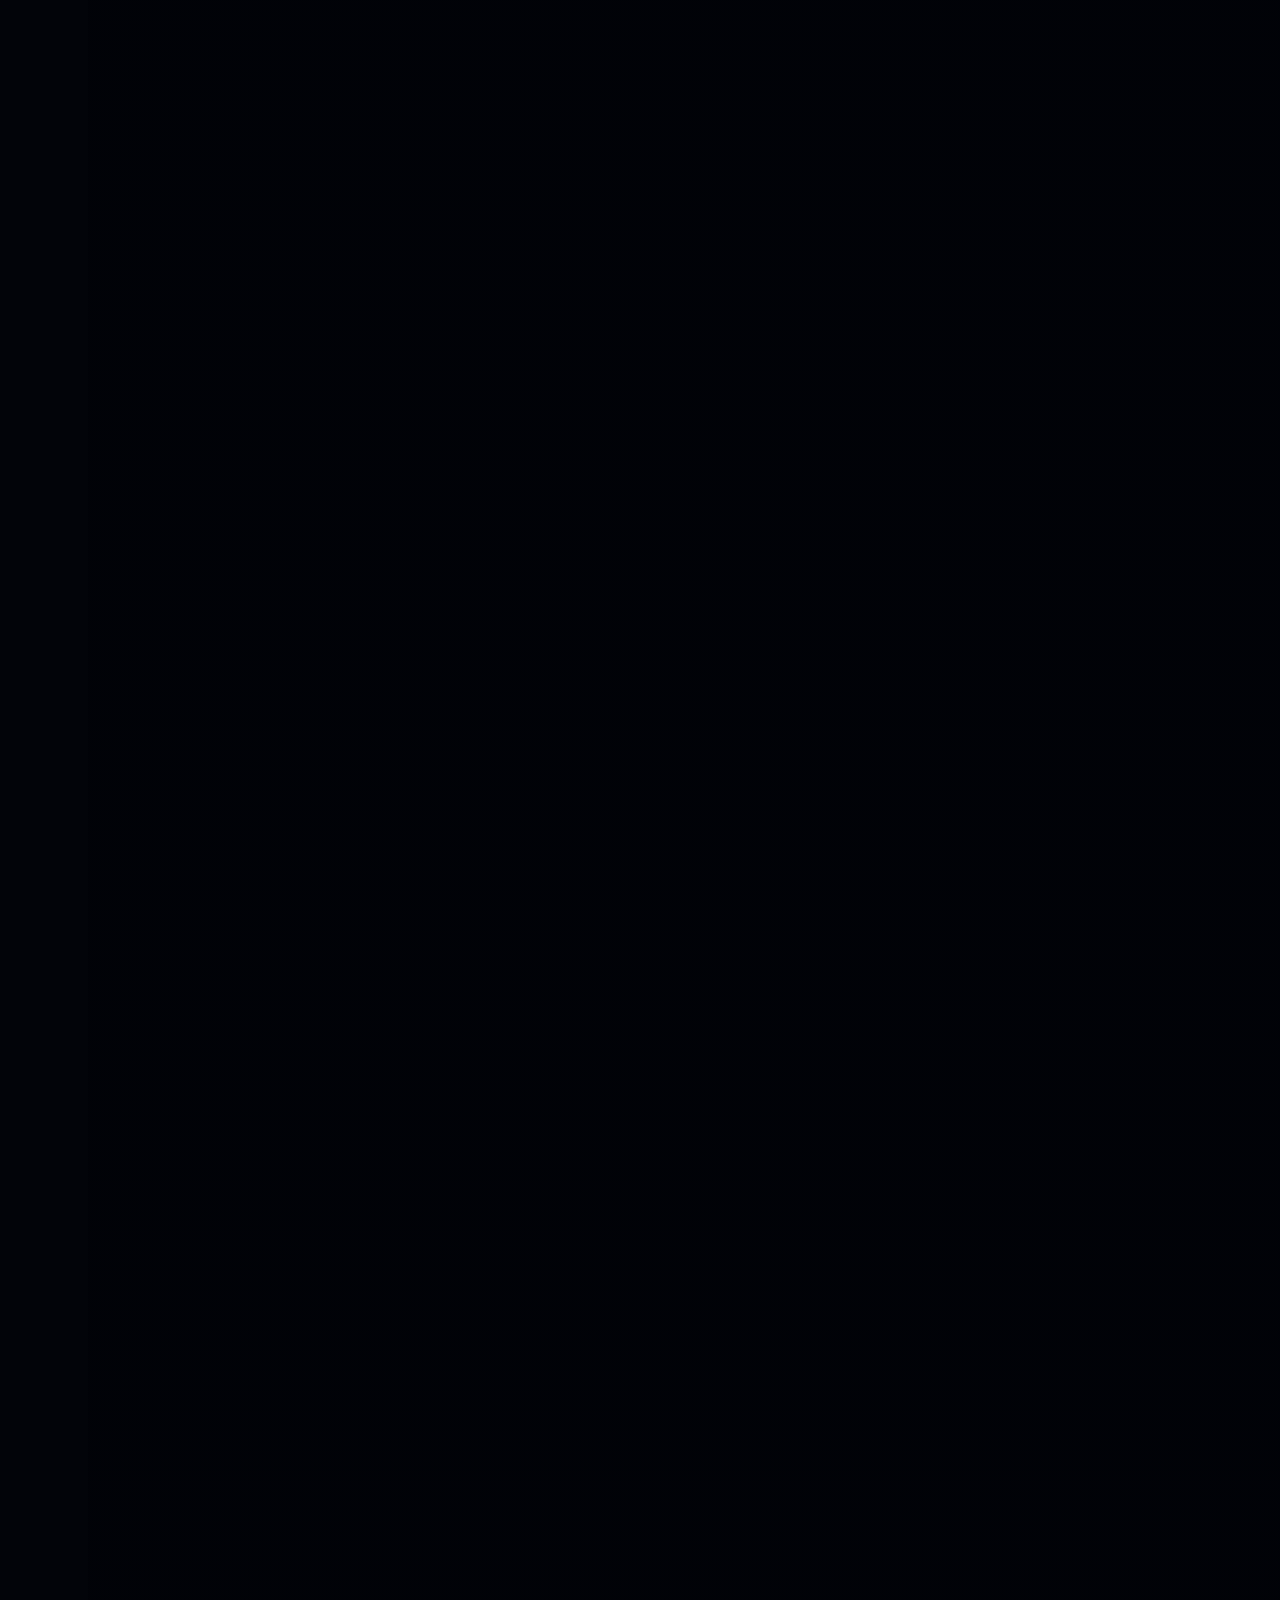
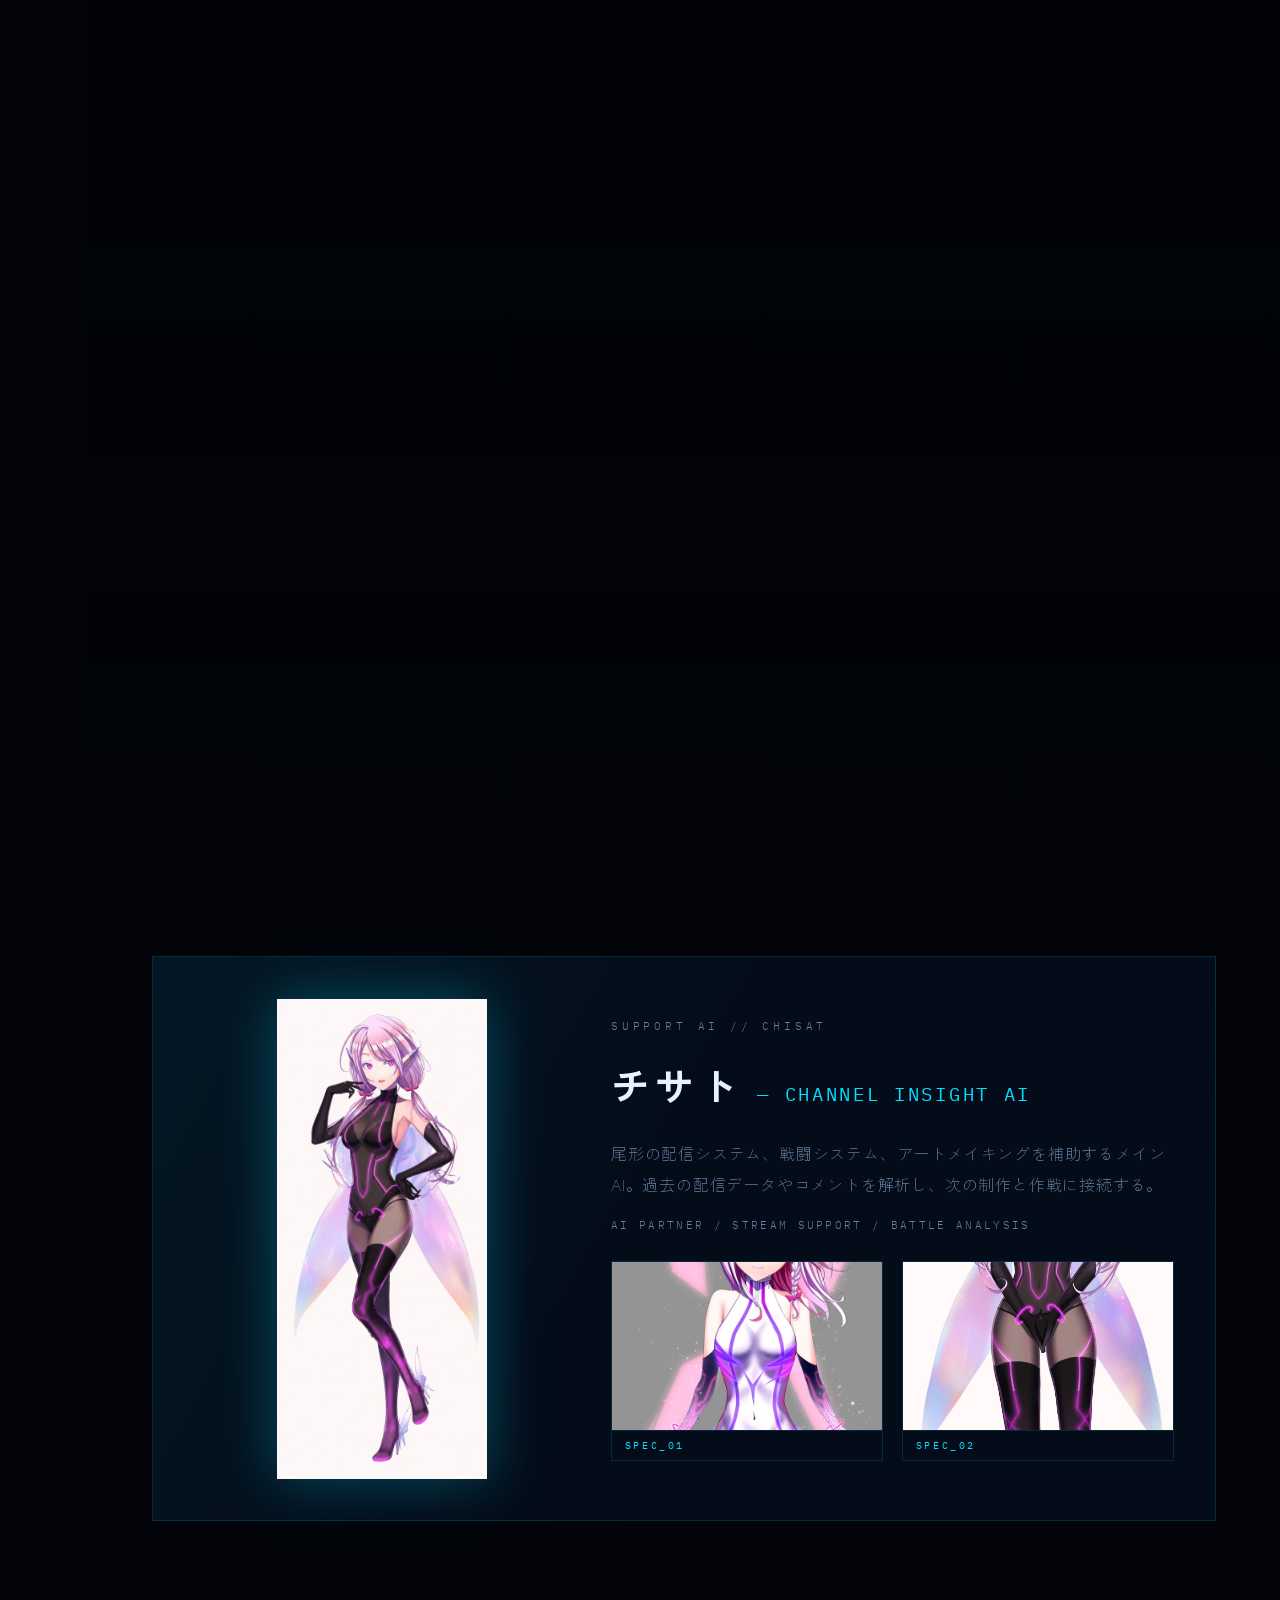
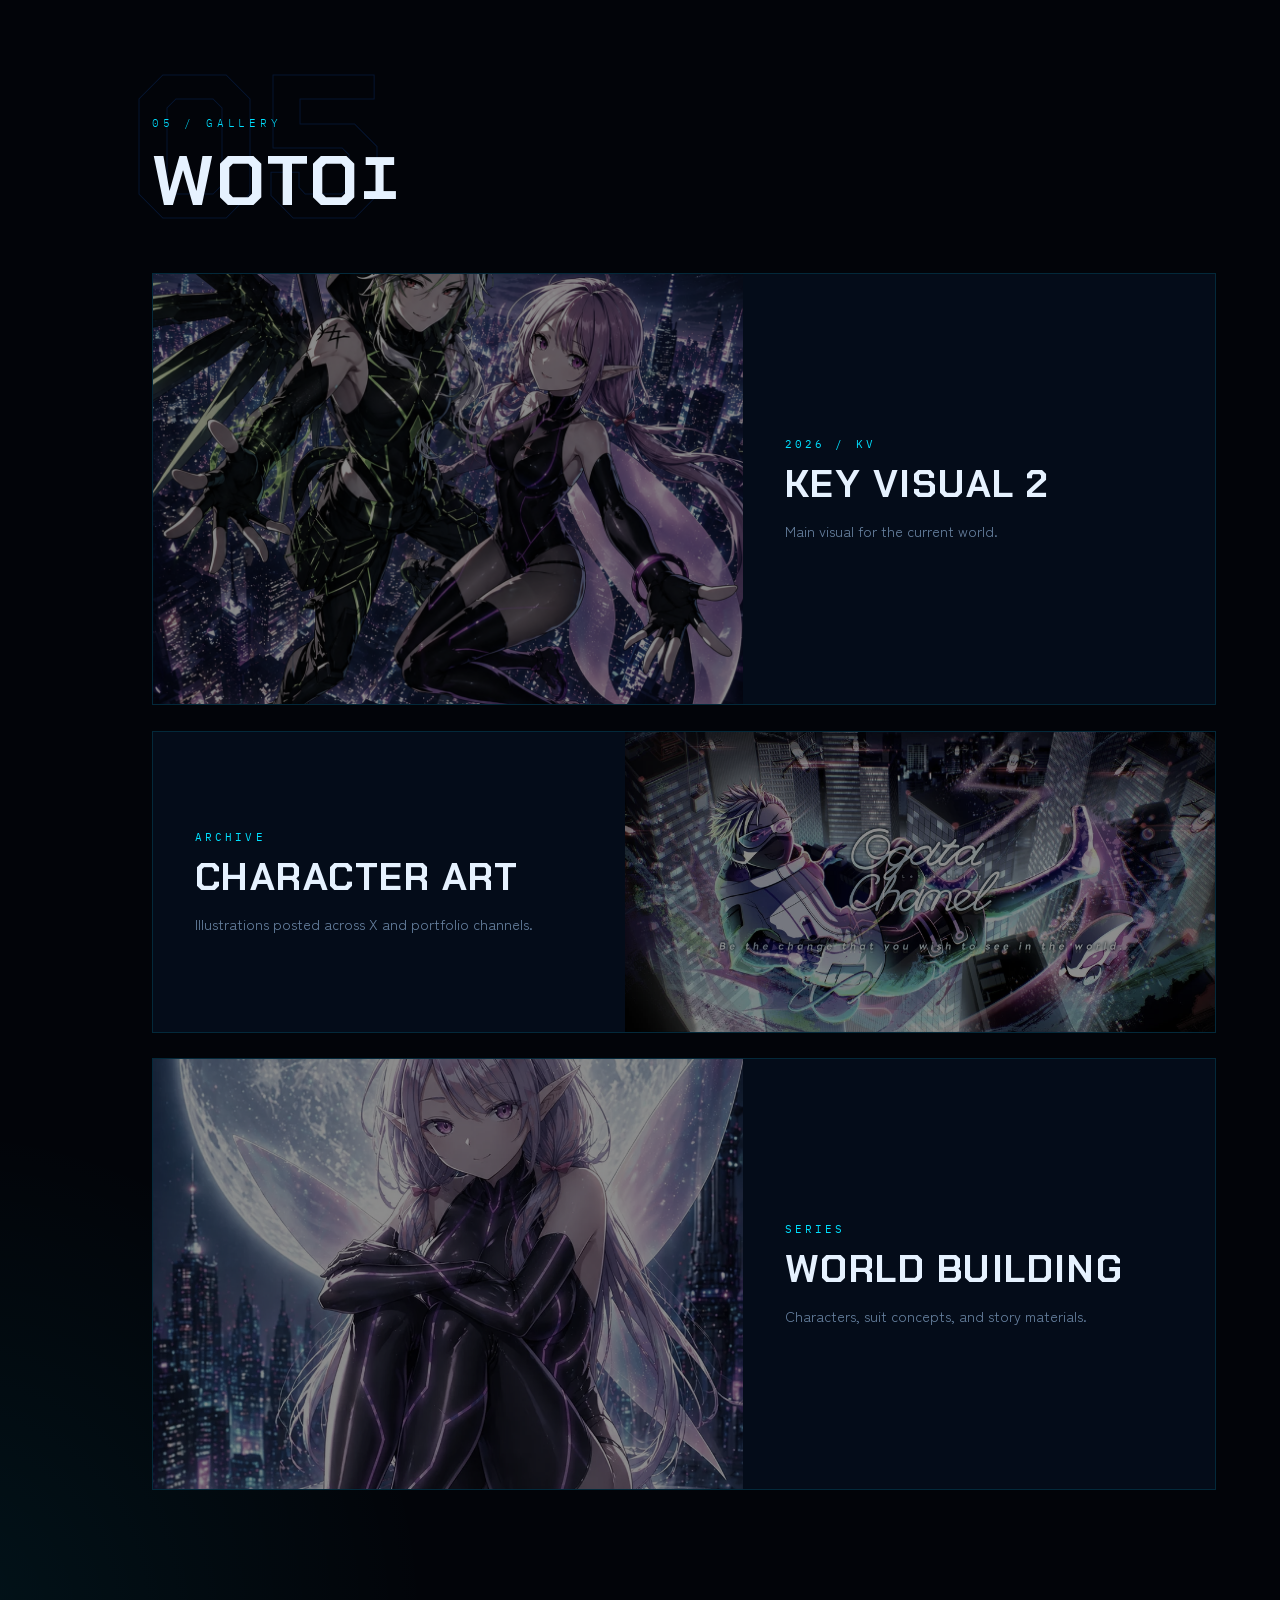
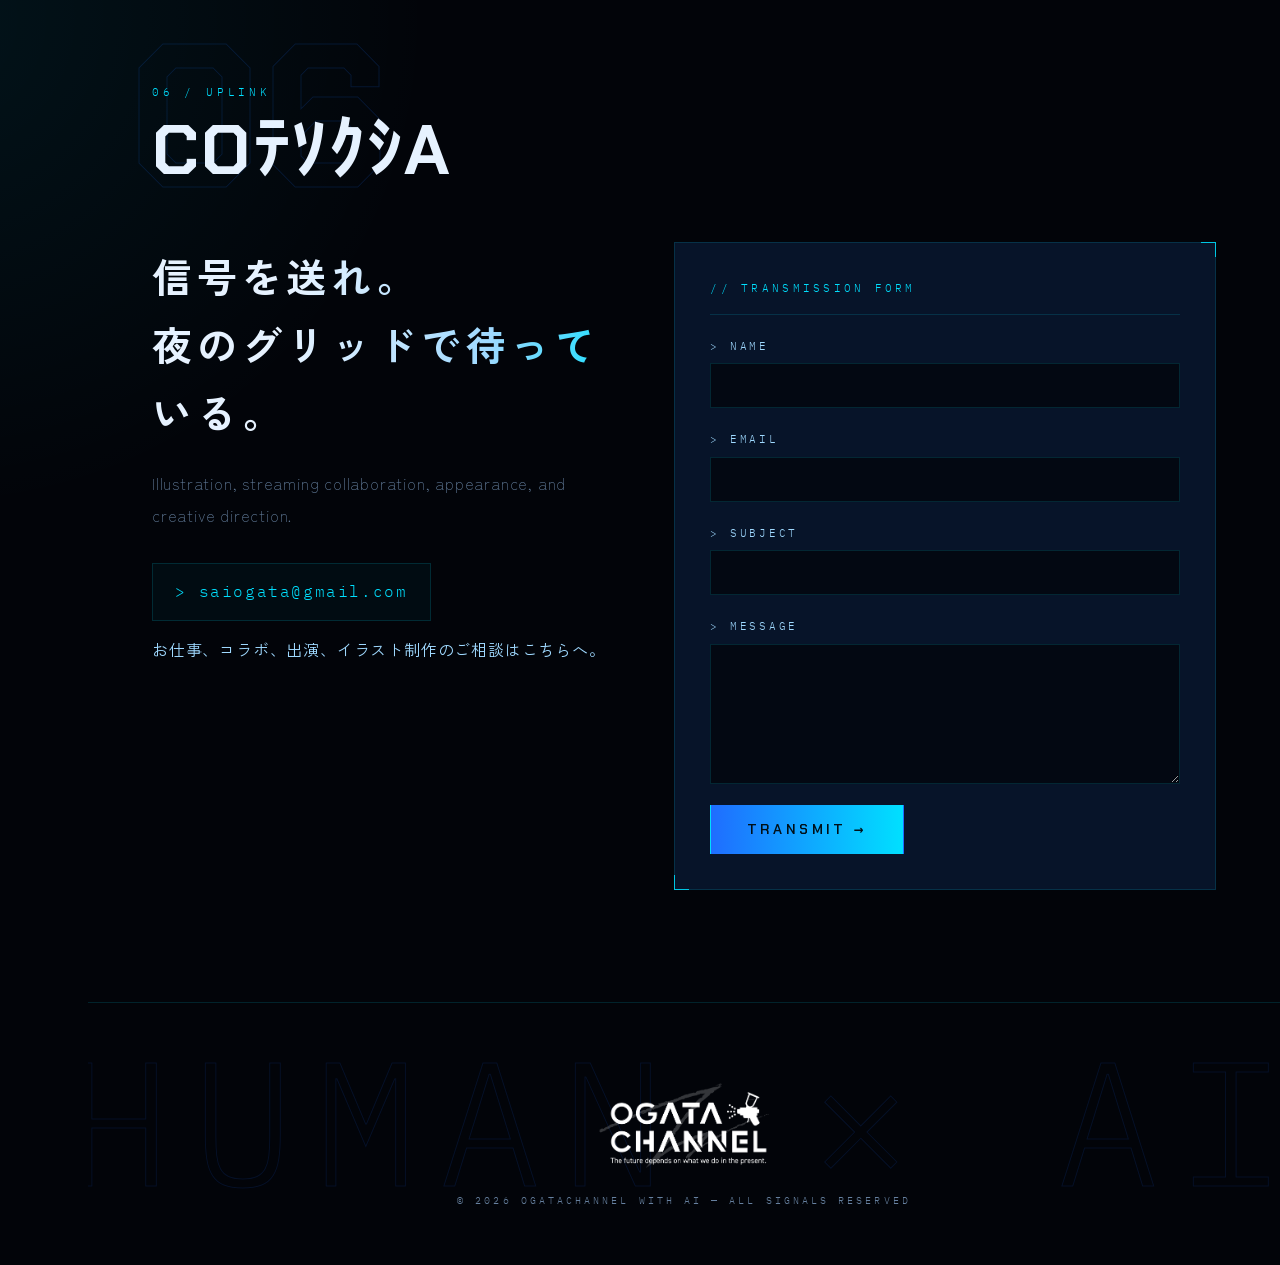
==== commit 6f9d0d77: "Add Ver5.0 "Ascendant" to the suit archive and give it its own page The suit archive now holds five " ====
--- a/index.html
+++ b/index.html
@@ -14,7 +14,7 @@
       href="https://fonts.googleapis.com/css2?family=Chakra+Petch:wght@400;500;600;700&family=IBM+Plex+Mono:wght@400;500&family=Shippori+Mincho:wght@500;600;700&family=Zen+Kaku+Gothic+New:wght@300;400;500;700&display=swap"
       rel="stylesheet"
     >
-    <link rel="stylesheet" href="styles.css?v=20">
+    <link rel="stylesheet" href="styles.css?v=21">
   </head>
   <body>
     <!-- boot sequence -->
@@ -51,6 +51,7 @@
         <a href="#history" data-sec="history"><span>02</span>LOG</a>
         <a href="#worldview" data-sec="worldview"><span>03</span>WORLD</a>
         <a href="#suits" data-sec="suits"><span>04</span>SUIT</a>
+        <a href="ver5.html"><span>NEW</span>VER5</a>
         <a href="#works" data-sec="works"><span>05</span>WORKS</a>
         <a href="manga.html"><span>★</span>MANGA</a>
         <a href="timeline.html"><span>◆</span>TALK</a>
@@ -77,6 +78,7 @@
         <a href="#history"><span>02</span>LOG</a>
         <a href="#worldview"><span>03</span>WORLD</a>
         <a href="#suits"><span>04</span>SUIT</a>
+        <a href="ver5.html"><span>NEW</span>VER5</a>
         <a href="#works"><span>05</span>WORKS</a>
         <a href="manga.html"><span>★</span>MANGA</a>
         <a href="timeline.html"><span>◆</span>TALK</a>
@@ -302,10 +304,12 @@
               <div class="suit-bay bay-0" aria-hidden="true"></div>
               <div class="suit-bay bay-1" aria-hidden="true"></div>
               <div class="suit-bay bay-2" aria-hidden="true"></div>
+              <div class="suit-bay bay-3" aria-hidden="true"></div>
               <img class="suit-layer pos-center" src="assets/suit-ver1.webp" alt="Ver.1 プライモーディアル立ち絵">
               <img class="suit-layer back-0" src="assets/suit-ver2.webp" alt="Ver.2 ファントム立ち絵">
               <img class="suit-layer back-1" src="assets/suit-ver3.webp" alt="Ver.3 ウルフ立ち絵">
               <img class="suit-layer back-2" src="assets/suit-ver4.webp" alt="Ver.4 ナイトホーク立ち絵">
+              <img class="suit-layer back-3" src="assets/suit-ver5.webp" alt="Ver.5 アセンダント立ち絵">
               <div class="suit-ring" aria-hidden="true"></div>
               <div class="suit-floor" aria-hidden="true"></div>
               <canvas class="gp-canvas" aria-hidden="true"></canvas>
@@ -317,12 +321,14 @@
                 <span class="ver-node" data-ver="1">2.0</span>
                 <span class="ver-node" data-ver="2">3.0</span>
                 <span class="ver-node" data-ver="3">4.0</span>
+                <span class="ver-node" data-ver="4">5.0</span>
                 <i class="ver-line"><b id="ver-progress"></b></i>
               </div>
               <p class="mono suit-ver3" id="s3-ver">VER.1.0 / PRIMORDIAL</p>
               <h3 class="suit-name3" id="s3-name">原初型</h3>
               <p class="suit-desc3" id="s3-desc">最初のスーツ。私服にG粒子機構を搭載した、活動の始点となるフォーム。</p>
               <p class="mono suit-tags3" id="s3-tags">FIRST SUIT / GHOST PARTICLE DEVICE</p>
+              <a class="suit-more mono" id="s3-more" href="ver5.html" hidden>VER5.0 のすべてを見る →</a>
               <div class="stats3" aria-hidden="true">
                 <div class="stat3"><span class="mono">STEALTH</span><i><b id="s3-st0"></b></i></div>
                 <div class="stat3"><span class="mono">RANGE</span><i><b id="s3-st1"></b></i></div>
@@ -439,6 +445,6 @@
       </figure>
     </div>
 
-    <script src="script.js?v=20"></script>
+    <script src="script.js?v=21"></script>
   </body>
 </html>
--- a/styles.css
+++ b/styles.css
@@ -904,7 +904,7 @@
 /* ---------- suit scrollytelling ---------- */
 /* the hangar reads as a darkened room in front of the global city backdrop */
 .suit-scroll {
-  position: relative; height: 430vh;
+  position: relative; height: 540vh;
   background: linear-gradient(180deg, transparent, rgba(1, 3, 8, 0.82) 14%, rgba(1, 3, 8, 0.82) 86%, transparent);
 }
 .suit-pin {
@@ -927,7 +927,7 @@
 .suit-bay {
   position: absolute;
   bottom: 33%;
-  width: min(150px, 14%);
+  width: min(130px, 12%);
   height: 42%;
   transform: translateX(-50%);
   z-index: 1;
@@ -949,9 +949,10 @@
   border-radius: 50%;
   background: radial-gradient(50% 50% at 50% 50%, rgba(0, 224, 255, 0.28), transparent 72%);
 }
-.suit-bay.bay-0 { left: 10%; }
-.suit-bay.bay-1 { left: 34%; }
-.suit-bay.bay-2 { left: 58%; }
+.suit-bay.bay-0 { left: 8%; }
+.suit-bay.bay-1 { left: 26%; }
+.suit-bay.bay-2 { left: 44%; }
+.suit-bay.bay-3 { left: 62%; }
 
 .suit-layer {
   position: absolute;
@@ -975,16 +976,17 @@
   transform: translateX(-50%) scale(1);
   filter: drop-shadow(0 0 36px rgba(0, 224, 255, 0.42));
 }
-.suit-layer.back-0, .suit-layer.back-1, .suit-layer.back-2 {
+.suit-layer.back-0, .suit-layer.back-1, .suit-layer.back-2, .suit-layer.back-3 {
   bottom: 34%;
   z-index: 2;
   opacity: 0.9;
   transform: translateX(-50%) scale(0.42);
   filter: brightness(0.62) saturate(0.8) drop-shadow(0 0 18px rgba(0, 224, 255, 0.35));
 }
-.suit-layer.back-0 { left: 10%; }
-.suit-layer.back-1 { left: 34%; }
-.suit-layer.back-2 { left: 58%; }
+.suit-layer.back-0 { left: 8%; }
+.suit-layer.back-1 { left: 26%; }
+.suit-layer.back-2 { left: 44%; }
+.suit-layer.back-3 { left: 62%; }
 
 /* surrounding circle, centered on the selected suit */
 .suit-ring {
@@ -1091,6 +1093,24 @@
   border-top: 1px solid var(--line);
   padding-top: 0.8rem;
 }
+
+/* link out to the dedicated Ver5 page */
+.suit-more {
+  display: inline-flex; align-items: center;
+  margin-top: 1rem;
+  font-size: 0.68rem; letter-spacing: 0.22em;
+  color: #ffe27a;
+  border: 1px solid rgba(255, 226, 122, 0.45);
+  background: rgba(255, 226, 122, 0.07);
+  padding: 0.6rem 1.1rem;
+  transition: background 0.25s, box-shadow 0.25s, color 0.25s;
+}
+.suit-more:hover {
+  background: rgba(255, 226, 122, 0.18);
+  box-shadow: 0 0 22px rgba(255, 226, 122, 0.25);
+  color: #fff;
+}
+.suit-more[hidden] { display: none; }
 
 .stats3 { margin-top: 1.5rem; display: grid; gap: 0.6rem; max-width: 430px; }
 .stat3 { display: grid; grid-template-columns: 86px 1fr; align-items: center; gap: 1rem; }
@@ -1414,7 +1434,7 @@
   .db-grid { grid-template-columns: 1fr; }
   .scroll-sign { display: none; }
 
-  .suit-scroll { height: 500vh; }
+  .suit-scroll { height: 620vh; }
   .suit-pin { padding: 4.2rem 1.4rem 1.6rem; }
   .suit-stage3 { display: flex; flex-direction: column; gap: 0.6rem; }
   .suit-visual3 { position: relative; flex: 1; min-height: 0; }
@@ -1425,15 +1445,17 @@
   }
   .suit-layer { max-height: 90%; }
   .suit-layer.pos-center { left: 50%; }
-  .suit-layer.back-0 { left: 16%; }
-  .suit-layer.back-1 { left: 50%; }
-  .suit-layer.back-2 { left: 84%; }
+  .suit-layer.back-0 { left: 13%; }
+  .suit-layer.back-1 { left: 38%; }
+  .suit-layer.back-2 { left: 63%; }
+  .suit-layer.back-3 { left: 88%; }
   .suit-ring { left: 50%; width: min(320px, 88%); }
   .suit-floor { left: 50%; width: min(320px, 84%); }
-  .suit-bay { width: min(96px, 24%); }
-  .suit-bay.bay-0 { left: 16%; }
-  .suit-bay.bay-1 { left: 50%; }
-  .suit-bay.bay-2 { left: 84%; }
+  .suit-bay { width: min(74px, 19%); }
+  .suit-bay.bay-0 { left: 13%; }
+  .suit-bay.bay-1 { left: 38%; }
+  .suit-bay.bay-2 { left: 63%; }
+  .suit-bay.bay-3 { left: 88%; }
   .suit-desc3 { min-height: 4em; font-size: 0.82rem; }
   .suit-name3 { font-size: 1.4rem; }
   .stats3 { display: none; }
